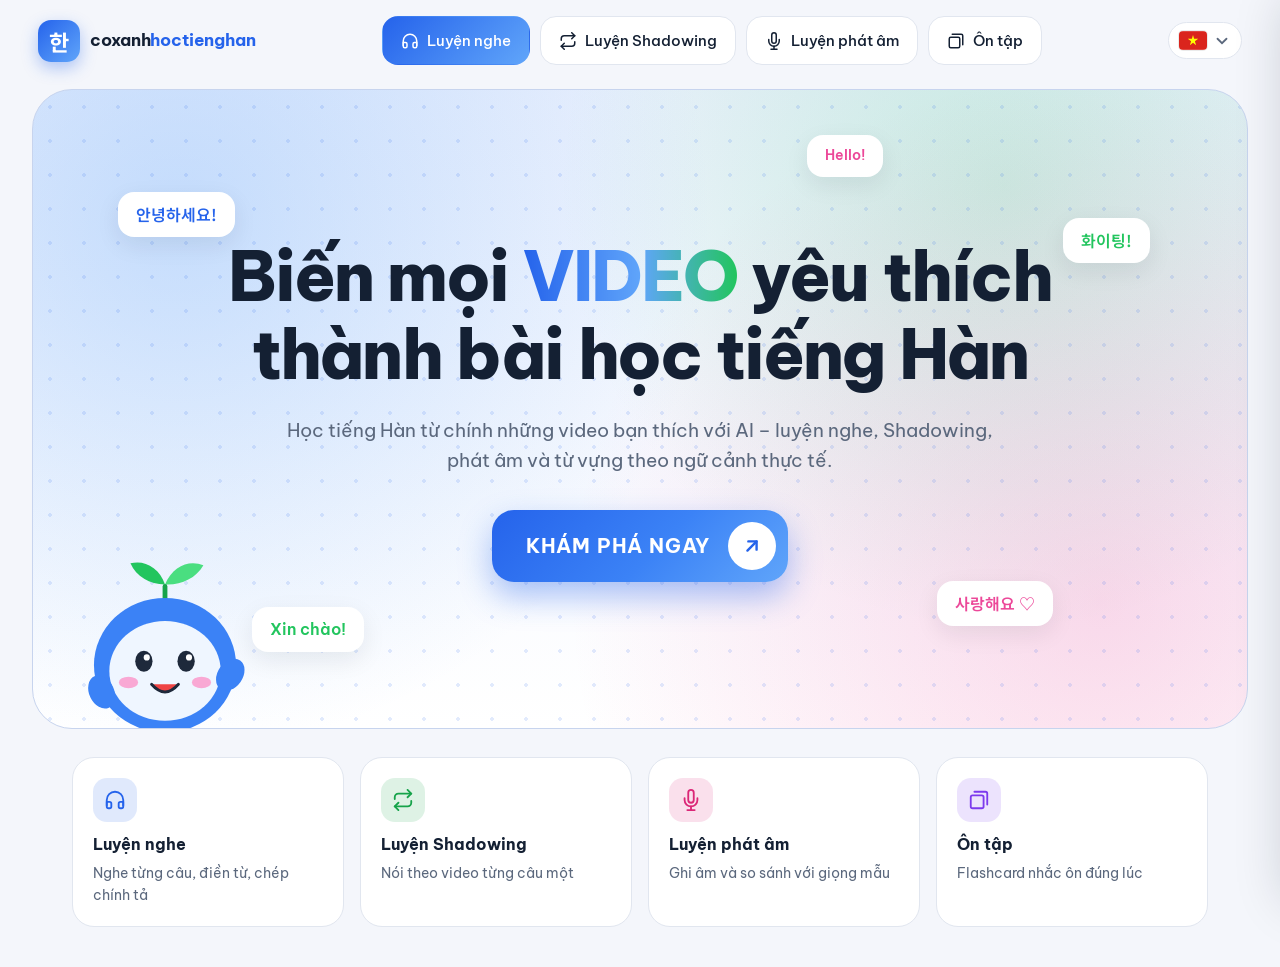
==== coxanhduonghoctienghan.html @ 12415bd8 "Lấy bài học từ Google Sheet: STT, tiêu đề, chủ đề, cấp độ, transcript, link video, từ vựng, ngữ pháp" ====
<!DOCTYPE html>
<html lang="vi">
<head>
<meta charset="UTF-8">
<meta name="viewport" content="width=device-width, initial-scale=1, viewport-fit=cover">
<meta name="referrer" content="strict-origin-when-cross-origin">
<title>coxanhduonghoctienghan</title>
<meta name="description" content="Học tiếng Hàn qua video YouTube, Facebook, TikTok: shadowing, từ vựng, ngữ pháp, flashcard, luyện nghe.">
<link rel="preconnect" href="https://fonts.googleapis.com">
<link rel="preconnect" href="https://fonts.gstatic.com" crossorigin>
<link href="https://fonts.googleapis.com/css2?family=Be+Vietnam+Pro:wght@400;500;600;700&family=Noto+Sans+KR:wght@400;500;700&display=swap" rel="stylesheet">
<style>
:root{
  --bg:#f4f6fb; --surface:#ffffff; --surface-2:#f1f4fa; --surface-3:#e8edf6;
  --border:#e1e6ef; --text:#142033; --muted:#5b687d; --faint:#8a96a8;
  --primary:#2563eb; --primary-strong:#1d4ed8; --primary-soft:#e7eefe; --on-primary:#fff;
  --success:#15803d; --success-soft:#e5f6eb; --warn:#b45309; --warn-soft:#fff3dc;
  --danger:#c62828; --danger-soft:#fdeaea;
  --c-n:#2563eb; --c-v:#15803d; --c-a:#c2410c; --c-adv:#7c3aed; --c-p:#64748b; --c-x:#be185d; --c-u:#c62828;
  --shadow:0 1px 2px rgba(16,24,40,.05),0 6px 20px rgba(16,24,40,.06);
  --radius:14px; --radius-sm:10px;
  --font:"Be Vietnam Pro",system-ui,-apple-system,"Segoe UI",Roboto,Arial,sans-serif;
  --font-ko:"Noto Sans KR","Apple SD Gothic Neo","Malgun Gothic",system-ui,sans-serif;
  color-scheme:light;
}
@media (prefers-color-scheme: dark){
  :root:not([data-theme="light"]){
    --bg:#0e141f; --surface:#161e2c; --surface-2:#1c2637; --surface-3:#243046;
    --border:#2a3549; --text:#e7ecf4; --muted:#a0adc1; --faint:#77849a;
    --primary:#6b9bff; --primary-strong:#8db1ff; --primary-soft:#1d2b4a; --on-primary:#0b1220;
    --success:#4ade80; --success-soft:#14301f; --warn:#fbbf24; --warn-soft:#3a2c10;
    --danger:#f87171; --danger-soft:#3a1717;
    --c-n:#7aa7ff; --c-v:#4ade80; --c-a:#fb923c; --c-adv:#c4a1ff; --c-p:#94a3b8; --c-x:#f472b6; --c-u:#f87171;
    --shadow:0 1px 2px rgba(0,0,0,.3),0 6px 20px rgba(0,0,0,.25);
    color-scheme:dark;
  }
}
:root[data-theme="dark"]{
  --bg:#0e141f; --surface:#161e2c; --surface-2:#1c2637; --surface-3:#243046;
  --border:#2a3549; --text:#e7ecf4; --muted:#a0adc1; --faint:#77849a;
  --primary:#6b9bff; --primary-strong:#8db1ff; --primary-soft:#1d2b4a; --on-primary:#0b1220;
  --success:#4ade80; --success-soft:#14301f; --warn:#fbbf24; --warn-soft:#3a2c10;
  --danger:#f87171; --danger-soft:#3a1717;
  --c-n:#7aa7ff; --c-v:#4ade80; --c-a:#fb923c; --c-adv:#c4a1ff; --c-p:#94a3b8; --c-x:#f472b6; --c-u:#f87171;
  --shadow:0 1px 2px rgba(0,0,0,.3),0 6px 20px rgba(0,0,0,.25);
  color-scheme:dark;
}
*{box-sizing:border-box}
html,body{margin:0;padding:0}
body{background:var(--bg);color:var(--text);font-family:var(--font);font-size:15px;line-height:1.55;-webkit-font-smoothing:antialiased;min-height:100vh}
button,input,select,textarea{font:inherit;color:inherit}
a{color:var(--primary)}
.ko{font-family:var(--font-ko)}
svg.i{width:18px;height:18px;flex:none;vertical-align:middle}
.hidden{display:none!important}

/* Top bar */
.topbar{position:sticky;top:0;z-index:50;display:flex;align-items:center;gap:16px;padding:10px 20px;background:color-mix(in srgb,var(--surface) 92%,transparent);backdrop-filter:blur(10px);border-bottom:1px solid var(--border)}
.brand{display:flex;align-items:center;gap:10px;cursor:pointer;min-width:0}
.logo{width:34px;height:34px;border-radius:10px;background:var(--primary);color:var(--on-primary);display:grid;place-items:center;font-family:var(--font-ko);font-weight:700;font-size:18px;flex:none}
.brand-name{font-weight:700;font-size:15px;letter-spacing:-.01em;white-space:nowrap;overflow:hidden;text-overflow:ellipsis}
.topnav{display:flex;gap:4px;margin-left:auto}
.topnav button{display:flex;align-items:center;gap:7px;border:0;background:none;padding:8px 12px;border-radius:10px;color:var(--muted);font-weight:500;cursor:pointer;white-space:nowrap}
.topnav button:hover{background:var(--surface-2);color:var(--text)}
.topnav button.active{background:var(--primary-soft);color:var(--primary)}
.topnav button:disabled{opacity:.4;cursor:not-allowed}
.icon-btn{border:1px solid var(--border);background:var(--surface);width:38px;height:38px;border-radius:10px;display:grid;place-items:center;cursor:pointer;color:var(--muted);flex:none}
.icon-btn:hover{color:var(--text);background:var(--surface-2)}
.bottomnav{display:none}

main{max-width:1320px;margin:0 auto;padding:20px 20px 40px}
.view{display:none}
.view.active{display:block;animation:fade .18s ease}
@keyframes fade{from{opacity:0;transform:translateY(4px)}to{opacity:1;transform:none}}

/* Generic */
.card{background:var(--surface);border:1px solid var(--border);border-radius:var(--radius);box-shadow:var(--shadow)}
.card-pad{padding:18px}
h1,h2,h3,h4{margin:0;letter-spacing:-.01em}
h1{font-size:24px}
h2{font-size:18px}
h3{font-size:16px}
.muted{color:var(--muted)}
.faint{color:var(--faint)}
.small{font-size:13px}
.row{display:flex;align-items:center;gap:10px;flex-wrap:wrap}
.row.between{justify-content:space-between}
.stack{display:flex;flex-direction:column;gap:12px}
.grow{flex:1;min-width:0}
.btn{display:inline-flex;align-items:center;justify-content:center;gap:7px;border:1px solid var(--border);background:var(--surface);padding:9px 14px;border-radius:10px;cursor:pointer;font-weight:500;font-size:14px;line-height:1.2;white-space:nowrap;transition:background .12s,border-color .12s,transform .05s;color:var(--text);text-decoration:none}
.btn:hover{background:var(--surface-2)}
.btn:active{transform:scale(.98)}
.btn:disabled{opacity:.45;cursor:not-allowed}
.btn.primary{background:var(--primary);border-color:var(--primary);color:var(--on-primary)}
.btn.primary:hover{background:var(--primary-strong);border-color:var(--primary-strong)}
.btn.soft{background:var(--primary-soft);border-color:transparent;color:var(--primary)}
.btn.ghost{background:transparent;border-color:transparent;color:var(--muted)}
.btn.ghost:hover{background:var(--surface-2);color:var(--text)}
.btn.danger{color:var(--danger)}
.btn.danger:hover{background:var(--danger-soft)}
.btn.sm{padding:6px 10px;font-size:13px;border-radius:8px}
.btn.lg{padding:12px 18px;font-size:15px}
.btn.on{background:var(--primary-soft);color:var(--primary);border-color:color-mix(in srgb,var(--primary) 35%,transparent)}
.btn.rec{background:var(--danger);border-color:var(--danger);color:#fff;animation:pulse 1.2s infinite}
@keyframes pulse{50%{opacity:.75}}
.input,.select,textarea.input{width:100%;border:1px solid var(--border);background:var(--surface);border-radius:10px;padding:10px 12px;outline:none;transition:border-color .12s,box-shadow .12s}
.input:focus,.select:focus,textarea.input:focus{border-color:var(--primary);box-shadow:0 0 0 3px var(--primary-soft)}
textarea.input{resize:vertical;min-height:140px;font-family:var(--font-ko),var(--font);line-height:1.6}
label.lbl{display:block;font-weight:600;font-size:13px;margin-bottom:6px}
.hint{font-size:13px;color:var(--muted)}
.badge{display:inline-flex;align-items:center;gap:5px;padding:3px 9px;border-radius:999px;font-size:12px;font-weight:600;background:var(--surface-2);color:var(--muted);white-space:nowrap}
.badge.blue{background:var(--primary-soft);color:var(--primary)}
.badge.green{background:var(--success-soft);color:var(--success)}
.badge.orange{background:var(--warn-soft);color:var(--warn)}
.badge.red{background:var(--danger-soft);color:var(--danger)}
.note{background:var(--surface-2);border-radius:10px;padding:10px 12px;font-size:13.5px;color:var(--muted)}
.note.warn{background:var(--warn-soft);color:var(--warn)}
.note.info{background:var(--primary-soft);color:var(--primary)}
details.guide{border:1px solid var(--border);border-radius:10px;padding:10px 12px;background:var(--surface-2)}
details.guide summary{cursor:pointer;font-weight:600;font-size:14px}
details.guide ol{margin:8px 0 0;padding-left:20px;font-size:14px;color:var(--muted)}
details.guide li{margin:4px 0}
.switch{display:inline-flex;align-items:center;gap:8px;cursor:pointer;font-size:14px;user-select:none}
.switch input{appearance:none;width:36px;height:20px;border-radius:999px;background:var(--surface-3);position:relative;cursor:pointer;transition:background .15s;flex:none;margin:0}
.switch input::after{content:"";position:absolute;top:2px;left:2px;width:16px;height:16px;border-radius:50%;background:#fff;transition:left .15s;box-shadow:0 1px 2px rgba(0,0,0,.25)}
.switch input:checked{background:var(--primary)}
.switch input:checked::after{left:18px}
.seg{display:inline-flex;background:var(--surface-2);border-radius:10px;padding:3px;gap:2px}
.seg button{border:0;background:none;padding:6px 11px;border-radius:8px;cursor:pointer;font-size:13px;font-weight:500;color:var(--muted)}
.seg button.active{background:var(--surface);color:var(--text);box-shadow:0 1px 2px rgba(0,0,0,.08)}
.empty{text-align:center;padding:36px 16px;color:var(--muted)}
.empty .big{font-size:36px;margin-bottom:6px}

/* Home */
.home-hero{display:grid;grid-template-columns:minmax(0,1.35fr) minmax(0,1fr);gap:20px;margin-bottom:20px}
.prog-hero{display:grid;grid-template-columns:minmax(0,1fr) minmax(0,1.3fr);gap:20px;margin-bottom:20px}
.goal-card{display:flex;gap:20px;align-items:center}
.stats-strip{display:grid;grid-template-columns:repeat(2,1fr);gap:12px}
.stat{padding:14px 16px;display:flex;flex-direction:column;gap:2px}
.stat .num{font-size:26px;font-weight:700;letter-spacing:-.02em}
.stat .lab{font-size:13px;color:var(--muted)}
.stat.accent{background:var(--primary);border-color:var(--primary);color:var(--on-primary)}
.stat.accent .lab{color:color-mix(in srgb,var(--on-primary) 80%,transparent)}
.src-detect{min-height:22px}
.lessons{display:grid;grid-template-columns:repeat(auto-fill,minmax(280px,1fr));gap:14px}
.lesson-card{padding:16px;display:flex;flex-direction:column;gap:10px}
.lesson-card h3{font-size:15.5px;line-height:1.35;display:-webkit-box;-webkit-line-clamp:2;-webkit-box-orient:vertical;overflow:hidden}
.progress{height:7px;background:var(--surface-3);border-radius:999px;overflow:hidden}
.progress>span{display:block;height:100%;background:var(--primary);border-radius:999px;transition:width .3s}
.steps{display:grid;grid-template-columns:repeat(3,1fr);gap:12px;margin-top:6px}
.step{display:flex;gap:10px;align-items:flex-start;font-size:13.5px;color:var(--muted)}
.step b{color:var(--text)}
.step .n{width:24px;height:24px;border-radius:50%;background:var(--primary-soft);color:var(--primary);display:grid;place-items:center;font-weight:700;font-size:13px;flex:none}

/* Lesson */
.lesson-head{display:flex;align-items:center;gap:10px;margin-bottom:14px;flex-wrap:wrap}
.lesson-head h1{font-size:19px;flex:1;min-width:160px;line-height:1.3}
.lesson-grid{display:grid;grid-template-columns:minmax(0,1.1fr) minmax(0,1fr);gap:18px;align-items:start}
.col-left{position:sticky;top:76px;display:flex;flex-direction:column;gap:12px}
.player-wrap{background:#000;border-radius:var(--radius);overflow:hidden;position:relative;aspect-ratio:16/9;width:100%}
.player-wrap.tall{aspect-ratio:auto;height:min(68vh,620px);max-width:380px;margin:0 auto;background:#000}
.player-wrap.novideo{aspect-ratio:auto;background:var(--surface);border:1px dashed var(--border);min-height:120px}
.player-wrap iframe,.player-wrap video,.player-wrap>div{position:absolute;inset:0;width:100%;height:100%;border:0}
.player-wrap video{background:#000}
.novideo-inner{position:static!important;display:flex;flex-direction:column;align-items:center;justify-content:center;gap:8px;padding:20px;text-align:center;color:var(--muted);height:auto!important}
.player-bar{display:flex;align-items:center;gap:6px;flex-wrap:wrap;padding:8px;border-radius:var(--radius)}
.player-bar .sep{width:1px;height:24px;background:var(--border);margin:0 2px}
.player-bar .time{font-variant-numeric:tabular-nums;font-size:13px;color:var(--muted);margin-left:auto;padding-right:4px}
.shadow-card{padding:16px}
.shadow-top{display:flex;align-items:center;justify-content:space-between;gap:8px;margin-bottom:8px}
.shadow-ko{font-family:var(--font-ko);font-size:24px;font-weight:500;line-height:1.5;word-break:keep-all}
.shadow-ko .w{cursor:pointer;border-radius:6px;padding:0 2px;transition:background .1s}
.shadow-ko .w:hover{background:var(--primary-soft);color:var(--primary)}
.shadow-rom{color:var(--faint);font-size:14px;margin-top:2px}
.shadow-vi{margin-top:6px;font-size:15px;color:var(--muted)}
.shadow-actions{display:flex;gap:8px;flex-wrap:wrap;margin-top:14px}
.shadow-actions .btn{flex:1 1 auto}
.rec-row{display:flex;gap:8px;flex-wrap:wrap;margin-top:8px;align-items:center}
.col-right{min-height:400px;display:flex;flex-direction:column}
.tabs{display:flex;gap:2px;padding:6px;border-bottom:1px solid var(--border);overflow-x:auto;scrollbar-width:none}
.tabs::-webkit-scrollbar{display:none}
.tabs button{border:0;background:none;padding:8px 12px;border-radius:9px;cursor:pointer;font-weight:500;font-size:14px;color:var(--muted);white-space:nowrap;display:flex;align-items:center;gap:6px}
.tabs button:hover{background:var(--surface-2);color:var(--text)}
.tabs button.active{background:var(--primary-soft);color:var(--primary)}
.tab-body{padding:14px;flex:1}
.script-tools{display:flex;gap:8px;flex-wrap:wrap;margin-bottom:10px;align-items:center}
.sent-list{display:flex;flex-direction:column;gap:4px;max-height:calc(100vh - 250px);overflow-y:auto;padding-right:4px;scroll-behavior:smooth}
.sent{display:grid;grid-template-columns:28px 1fr auto;gap:8px;align-items:start;padding:9px 10px;border-radius:10px;cursor:pointer;border:1px solid transparent}
.sent:hover{background:var(--surface-2)}
.sent.active{background:var(--primary-soft);border-color:color-mix(in srgb,var(--primary) 30%,transparent)}
.sent .num{font-size:12px;color:var(--faint);font-weight:600;padding-top:4px;text-align:center}
.sent.done .num{color:var(--success)}
.sent .ko{font-size:17px;line-height:1.5}
.sent .vi{font-size:13.5px;color:var(--muted);margin-top:1px}
.sent .rom{font-size:12.5px;color:var(--faint)}
.sent .meta{display:flex;flex-direction:column;align-items:flex-end;gap:4px}
.sent .t{font-size:12px;color:var(--faint);font-variant-numeric:tabular-nums}
.chips{display:flex;flex-wrap:wrap;gap:8px;margin:6px 0 12px}
.chip{display:flex;flex-direction:column;align-items:center;padding:7px 10px 6px;border-radius:10px;border:1px solid var(--border);background:var(--surface);cursor:pointer;min-width:52px;transition:border-color .12s,background .12s}
.chip:hover{border-color:var(--primary)}
.chip.sel{border-color:var(--primary);background:var(--primary-soft)}
.chip .s{font-family:var(--font-ko);font-size:18px;font-weight:500;line-height:1.3}
.chip .s .pt{color:var(--c-p);font-weight:400}
.chip .m{font-size:11.5px;color:var(--muted);max-width:130px;white-space:nowrap;overflow:hidden;text-overflow:ellipsis}
.chip.n .s .b{color:var(--c-n)} .chip.v .s .b{color:var(--c-v)} .chip.a .s .b{color:var(--c-a)}
.chip.adv .s .b{color:var(--c-adv)} .chip.x .s .b{color:var(--c-x)} .chip.u .s .b{color:var(--c-u)}
.chip.u{border-style:dashed}
.legend{display:flex;gap:12px;flex-wrap:wrap;font-size:12px;color:var(--muted)}
.legend span::before{content:"";display:inline-block;width:8px;height:8px;border-radius:50%;margin-right:5px;background:currentColor;vertical-align:middle}
.lg-n{color:var(--c-n)} .lg-v{color:var(--c-v)} .lg-a{color:var(--c-a)} .lg-adv{color:var(--c-adv)} .lg-p{color:var(--c-p)} .lg-x{color:var(--c-x)}
.word-detail{border:1px solid var(--border);border-radius:12px;padding:14px;background:var(--surface-2);margin-bottom:14px}
.wd-head{display:flex;align-items:center;gap:10px;flex-wrap:wrap}
.wd-word{font-family:var(--font-ko);font-size:26px;font-weight:700}
.wd-rows{display:grid;grid-template-columns:auto 1fr;gap:6px 12px;margin-top:10px;font-size:14px}
.wd-rows dt{color:var(--muted)}
.wd-rows dd{margin:0}
.gcard{border:1px solid var(--border);border-radius:12px;padding:12px 14px;margin-bottom:10px;background:var(--surface)}
.gcard .pat{font-family:var(--font-ko);font-weight:700;color:var(--primary);font-size:16px}
.gcard .gname{font-weight:600}
.gcard .gexp{font-size:14px;color:var(--muted);margin-top:4px}
.gcard .gex{font-size:14px;margin-top:6px;padding-left:10px;border-left:3px solid var(--primary-soft)}
.gcard .from{font-size:12.5px;color:var(--faint);margin-top:4px}
.section-title{font-size:13px;font-weight:700;text-transform:uppercase;letter-spacing:.04em;color:var(--faint);margin:16px 0 8px}
.ai-box{border:1px solid color-mix(in srgb,var(--c-adv) 35%,transparent);background:color-mix(in srgb,var(--c-adv) 7%,var(--surface));border-radius:12px;padding:14px;margin-top:8px}
.ai-box h4{display:flex;align-items:center;gap:6px;color:var(--c-adv);font-size:14px;margin-bottom:6px}
.ai-table{width:100%;border-collapse:collapse;font-size:14px;margin-top:6px}
.ai-table td{padding:6px 6px;border-top:1px solid var(--border);vertical-align:top}
.vlist{width:100%;border-collapse:collapse}
.vlist td{padding:9px 6px;border-bottom:1px solid var(--border);vertical-align:middle;font-size:14px}
.vlist .k{font-family:var(--font-ko);font-size:17px;font-weight:500;word-break:keep-all;min-width:72px;max-width:45%}
.spinner{width:16px;height:16px;border:2px solid currentColor;border-right-color:transparent;border-radius:50%;animation:spin .7s linear infinite;display:inline-block}
@keyframes spin{to{transform:rotate(360deg)}}

/* Listening */
.listen-box{text-align:center;padding:10px 4px}
.listen-q{font-family:var(--font-ko);font-size:22px;line-height:1.7;margin:14px 0;word-break:keep-all}
.blank{display:inline-block;min-width:70px;border-bottom:2px solid var(--primary);color:var(--primary);margin:0 3px}
.choices{display:grid;grid-template-columns:repeat(2,1fr);gap:10px;margin-top:12px}
.choice{padding:12px;border:1px solid var(--border);border-radius:12px;background:var(--surface);cursor:pointer;font-family:var(--font-ko);font-size:18px}
.choice:hover{border-color:var(--primary)}
.choice.right{background:var(--success-soft);border-color:var(--success);color:var(--success)}
.choice.wrong{background:var(--danger-soft);border-color:var(--danger);color:var(--danger)}
.diff{font-family:var(--font-ko);font-size:20px;line-height:1.8;text-align:left;background:var(--surface-2);border-radius:10px;padding:10px 14px;margin-top:10px}
.diff .ok{color:var(--success)}
.diff .miss{color:var(--danger);background:var(--danger-soft);border-radius:4px}
.score-big{font-size:34px;font-weight:700}

/* Flashcards */
.fc-wrap{max-width:640px;margin:0 auto}
.flash{perspective:1400px;height:340px;cursor:pointer;margin:14px 0}
.flash-inner{position:relative;width:100%;height:100%;transition:transform .45s cubic-bezier(.3,.7,.3,1);transform-style:preserve-3d}
.flash.flipped .flash-inner{transform:rotateY(180deg)}
.face{position:absolute;inset:0;backface-visibility:hidden;-webkit-backface-visibility:hidden;border-radius:18px;background:var(--surface);border:1px solid var(--border);box-shadow:var(--shadow);display:flex;flex-direction:column;align-items:center;justify-content:center;padding:24px;text-align:center;gap:8px;overflow:auto}
.face.back{transform:rotateY(180deg)}
.fc-main{font-family:var(--font-ko);font-size:40px;font-weight:700;line-height:1.25;word-break:keep-all}
.fc-main.vi{font-family:var(--font);font-size:26px}
.fc-sub{color:var(--muted);font-size:15px}
.fc-ex{font-size:14.5px;color:var(--muted);margin-top:8px;max-width:520px}
.fc-ex .ko{color:var(--text);font-size:16px}
.rate-row{display:grid;grid-template-columns:repeat(4,1fr);gap:8px}
.rate-row .btn{flex-direction:column;gap:2px;padding:10px 6px}
.rate-row .btn small{font-weight:400;font-size:11.5px;color:var(--muted)}
.rate-row .r1{border-color:color-mix(in srgb,var(--danger) 40%,transparent);color:var(--danger)}
.rate-row .r2{border-color:color-mix(in srgb,var(--warn) 40%,transparent);color:var(--warn)}
.rate-row .r3{border-color:color-mix(in srgb,var(--success) 40%,transparent);color:var(--success)}
.rate-row .r4{border-color:color-mix(in srgb,var(--primary) 40%,transparent);color:var(--primary)}
.kbd{display:inline-block;border:1px solid var(--border);border-bottom-width:2px;border-radius:5px;padding:0 5px;font-size:11px;color:var(--faint);margin-left:4px}

/* Progress */
.tiles{display:grid;grid-template-columns:repeat(auto-fill,minmax(170px,1fr));gap:12px}
.heat{display:grid;grid-auto-flow:column;grid-template-rows:repeat(7,14px);grid-auto-columns:14px;justify-content:start;gap:4px;overflow-x:auto;padding-bottom:4px}
.heat i{width:14px;height:14px;border-radius:3px;background:var(--surface-3);display:block}
.heat i.l1{background:color-mix(in srgb,var(--primary) 30%,var(--surface-3))}
.heat i.l2{background:color-mix(in srgb,var(--primary) 55%,var(--surface-3))}
.heat i.l3{background:color-mix(in srgb,var(--primary) 80%,var(--surface-3))}
.heat i.l4{background:var(--primary)}
.ring{--p:0;width:120px;height:120px;border-radius:50%;background:conic-gradient(var(--primary) calc(var(--p)*1%),var(--surface-3) 0);display:grid;place-items:center;flex:none}
.ring>div{width:94px;height:94px;border-radius:50%;background:var(--surface);display:flex;flex-direction:column;align-items:center;justify-content:center;text-align:center;line-height:1.2}
.levels{display:flex;height:12px;border-radius:999px;overflow:hidden;background:var(--surface-3)}
.levels span{display:block;height:100%}

/* Settings */
.settings-grid{display:grid;grid-template-columns:repeat(2,minmax(0,1fr));gap:16px}
.field{margin-bottom:14px}

/* Modal & toast */
.modal{position:fixed;inset:0;background:rgba(10,15,25,.5);display:none;align-items:center;justify-content:center;z-index:100;padding:16px}
.modal.open{display:flex}
.modal-box{background:var(--surface);border-radius:16px;width:100%;max-width:720px;max-height:90vh;display:flex;flex-direction:column;box-shadow:0 20px 60px rgba(0,0,0,.3)}
.modal-head{display:flex;align-items:center;justify-content:space-between;padding:14px 18px;border-bottom:1px solid var(--border)}
.modal-body{padding:16px 18px;overflow:auto}
.modal-foot{display:flex;justify-content:flex-end;gap:8px;padding:12px 18px;border-top:1px solid var(--border)}
.toast-undo{display:flex;align-items:center;gap:12px;pointer-events:auto}
.undo-btn{background:#fff;color:#166534;border:0;border-radius:8px;padding:5px 10px;font:700 13px var(--font);cursor:pointer;flex:none}
.sent-del:hover{color:var(--danger)}
.sent .sent-del{display:none}.sent.active .sent-del{display:inline-flex}
@media (hover:hover){.sent:hover .sent-del{display:inline-flex}}
#toast{position:fixed;left:50%;bottom:24px;transform:translateX(-50%);z-index:200;display:flex;flex-direction:column;gap:8px;align-items:center;pointer-events:none;width:calc(100% - 32px);max-width:460px}
.toast{background:#1b2638;color:#fff;padding:10px 16px;border-radius:12px;font-size:14px;box-shadow:0 8px 24px rgba(0,0,0,.25);animation:fade .2s ease;text-align:center}
.toast.err{background:#a12424}
.toast.ok{background:#17673a}


/* ===== Trang chào mừng ===== */
body.is-landing .topbar, body.is-landing .bottomnav{display:none}
body.is-landing main{max-width:none;padding:0}
.flag{display:inline-block;width:28px;height:19px;border-radius:4px;overflow:hidden;box-shadow:0 0 0 1px rgba(0,0,0,.08);flex:none;line-height:0}
.flag svg{width:100%;height:100%;display:block}
.land{--lb:#2563eb;--lb2:#60a5fa;--lg:#22c55e;--lp:#ec4899;min-height:100vh;background:var(--bg);padding:0 0 40px}
.land-head{display:flex;align-items:center;gap:18px;padding:16px clamp(16px,3vw,40px);max-width:1400px;margin:0 auto}
.land-brand{display:flex;align-items:center;gap:10px;cursor:pointer;flex:none}
.land-brand .logo{width:42px;height:42px;font-size:22px;border-radius:13px;background:linear-gradient(135deg,var(--lb),var(--lb2));box-shadow:0 6px 16px color-mix(in srgb,var(--lb) 35%,transparent);color:#fff}
.land-brand-name{font-weight:700;font-size:17px;letter-spacing:-.01em;color:var(--text)}
.land-brand-name b{color:var(--lb)}
.land-nav{display:flex;gap:10px;margin:0 auto}
.land-nav button{display:flex;align-items:center;gap:8px;padding:12px 18px;border-radius:16px;border:1.5px solid var(--border);background:var(--surface);color:var(--text);font-weight:500;font-size:15px;cursor:pointer;transition:all .15s;white-space:nowrap}
.land-nav button:hover{border-color:var(--lb);color:var(--lb);transform:translateY(-1px);box-shadow:0 6px 16px color-mix(in srgb,var(--lb) 15%,transparent)}
.land-nav button:first-child{background:linear-gradient(135deg,var(--lb),var(--lb2));border-color:transparent;color:#fff}
.land-right{display:flex;align-items:center;gap:10px;flex:none}
.lang-wrap{position:relative}
.lang-btn{display:flex;align-items:center;gap:6px;padding:8px 10px;border-radius:999px;border:1.5px solid var(--border);background:var(--surface);cursor:pointer;color:var(--muted)}
.lang-menu{position:absolute;right:0;top:calc(100% + 10px);background:var(--surface);border:1px solid var(--border);border-radius:18px;box-shadow:0 20px 50px rgba(15,23,42,.18);padding:16px;width:340px;display:none;z-index:70}
.lang-menu.open{display:block;animation:fade .15s ease}
.lang-title{font-weight:700;margin-bottom:10px}
.lang-grid{display:grid;grid-template-columns:1fr 1fr;gap:6px}
.lang-grid button{display:flex;align-items:center;gap:10px;padding:10px 12px;border-radius:12px;border:0;background:none;cursor:pointer;font-size:15px;color:var(--text);text-align:left}
.lang-grid button:hover,.lang-grid button.active{background:var(--surface-2)}
.lang-grid button.active{box-shadow:inset 0 0 0 1.5px var(--lb)}
.land-hero{position:relative;margin:8px clamp(12px,2.5vw,32px) 0;border-radius:40px;overflow:hidden;min-height:min(72vh,640px);display:flex;align-items:center;justify-content:center;
  background:radial-gradient(circle at 12% 20%,color-mix(in srgb,var(--lb2) 30%,transparent),transparent 45%),radial-gradient(circle at 88% 80%,color-mix(in srgb,var(--lp) 20%,transparent),transparent 45%),radial-gradient(circle at 80% 15%,color-mix(in srgb,var(--lg) 18%,transparent),transparent 40%),linear-gradient(180deg,color-mix(in srgb,var(--lb) 9%,var(--surface)),var(--surface));
  border:1px solid color-mix(in srgb,var(--lb) 14%,var(--border))}
.land-hero .dots{position:absolute;inset:0;background-image:radial-gradient(color-mix(in srgb,var(--lb) 22%,transparent) 1.6px,transparent 1.7px);background-size:34px 34px;opacity:.6;pointer-events:none}
.land-copy{position:relative;text-align:center;padding:48px 20px;max-width:900px;z-index:2}
.land-copy h1{font-size:clamp(34px,5.6vw,68px);line-height:1.15;font-weight:800;letter-spacing:-.025em;color:var(--text)}
.land-copy h1 .hl{background:linear-gradient(90deg,var(--lb),var(--lb2) 55%,var(--lg));-webkit-background-clip:text;background-clip:text;color:transparent}
.land-copy p{font-size:clamp(15px,1.6vw,19px);color:var(--muted);max-width:720px;margin:22px auto 34px;line-height:1.6}
.land-cta{display:inline-flex;align-items:center;gap:18px;padding:12px 12px 12px 34px;border-radius:22px;border:0;cursor:pointer;color:#fff;font-weight:700;font-size:clamp(16px,1.6vw,20px);letter-spacing:.04em;
  background:linear-gradient(135deg,var(--lb),#3b82f6 55%,var(--lb2));box-shadow:0 14px 32px color-mix(in srgb,var(--lb) 40%,transparent);transition:transform .15s,box-shadow .15s}
.land-cta:hover{transform:translateY(-2px);box-shadow:0 18px 40px color-mix(in srgb,var(--lb) 50%,transparent)}
.cta-arrow{width:48px;height:48px;border-radius:50%;background:#fff;color:var(--lb);display:grid;place-items:center}
.cta-arrow svg{width:22px;height:22px}
.bubble{position:absolute;padding:10px 18px;border-radius:16px;background:var(--surface);box-shadow:0 8px 24px rgba(15,23,42,.08);font-weight:600;font-size:16px;z-index:1;animation:floaty 5s ease-in-out infinite}
.bubble.b1{left:7%;top:16%;color:var(--lb)} .bubble.b2{left:18%;bottom:12%;color:var(--lg);animation-delay:-1s}
.bubble.b3{right:8%;top:20%;color:var(--lg);animation-delay:-2s} .bubble.b4{right:16%;bottom:16%;color:var(--lp);animation-delay:-3s}
.bubble.b5{right:30%;top:7%;color:var(--lp);font-size:14px;animation-delay:-4s}
@keyframes floaty{50%{transform:translateY(-10px)}}
.mascot{position:absolute;left:3%;bottom:-12px;width:clamp(120px,15vw,210px);z-index:1;animation:floaty 6s ease-in-out infinite}
.land-feats{display:grid;grid-template-columns:repeat(4,1fr);gap:16px;max-width:1200px;margin:28px auto 0;padding:0 clamp(12px,2.5vw,32px)}
.feat{display:flex;flex-direction:column;align-items:flex-start;gap:6px;text-align:left;padding:20px;border-radius:22px;border:1px solid var(--border);background:var(--surface);cursor:pointer;color:var(--text);transition:transform .15s,box-shadow .15s;font-size:14px}
.feat:hover{transform:translateY(-3px);box-shadow:0 12px 30px color-mix(in srgb,var(--c) 18%,transparent);border-color:color-mix(in srgb,var(--c) 40%,var(--border))}
.feat b{font-size:16px}
.feat>span:last-child{color:var(--muted)}
.feat-ic{width:44px;height:44px;border-radius:14px;display:grid;place-items:center;background:color-mix(in srgb,var(--c) 14%,transparent);color:var(--c);margin-bottom:4px}
.feat-ic svg{width:22px;height:22px}
@media (max-width:1100px){ .land-nav button span{display:none} .land-nav button{padding:12px} }
@media (max-width:820px){
  .land-head{flex-wrap:wrap;gap:12px}
  .land-nav{order:3;width:100%;margin:0;overflow-x:auto;scrollbar-width:none}
  .land-nav button span{display:inline} .land-nav button{padding:9px 14px;font-size:14px}
  .land-right{margin-left:auto}
  .land-brand{flex:1;min-width:0} .land-brand-name{overflow:hidden;text-overflow:ellipsis;white-space:nowrap;min-width:0}
  .land-copy h1{font-size:31px}
  .land-brand .logo{width:36px;height:36px;font-size:19px}
  .land-hero{border-radius:28px;min-height:auto}
  .land-copy{padding:56px 16px 120px}
  .bubble{font-size:13px;padding:7px 12px} .bubble.b2,.bubble.b5{display:none}
  .bubble.b1{top:3%;left:5%} .bubble.b3{top:4%;right:5%} .bubble.b4{bottom:4%;right:5%}
  .mascot{width:110px;left:2%}
  .land-feats{grid-template-columns:1fr 1fr;gap:10px}
  .lang-menu{width:min(320px,calc(100vw - 32px))}
}
@media (max-width:400px){ .land-brand-name{font-size:15px} }


/* ===== Khung ứng dụng: thanh bên + thanh trên ===== */
:root{--sbw:280px;--lb:#2563eb;--lb2:#60a5fa;--lg:#22c55e;--lp:#ec4899}
body.sb-collapsed{--sbw:84px}
body.is-landing .sidebar,body.is-landing .appbar,body.is-landing .drawer-bg{display:none}
body.is-landing .shell-main{margin-left:0}
.shell-main{margin-left:var(--sbw);min-width:0;transition:margin-left .2s}
.sidebar{position:fixed;left:0;top:0;bottom:0;width:var(--sbw);background:var(--surface);border-right:1px solid var(--border);display:flex;flex-direction:column;padding:16px 14px;z-index:80;overflow-y:auto;overflow-x:hidden;transition:width .2s,transform .25s}
.sb-top{display:flex;align-items:center;justify-content:space-between;gap:8px;margin-bottom:18px}
.sb-brand{display:flex;align-items:center;gap:10px;cursor:pointer;min-width:0}
.sb-brand .logo{width:42px;height:42px;font-size:22px;border-radius:13px;background:linear-gradient(135deg,var(--lb),var(--lb2));color:#fff;box-shadow:0 6px 16px color-mix(in srgb,var(--lb) 30%,transparent)}
.sb-name{font-weight:700;font-size:15px;white-space:nowrap;overflow:hidden;text-overflow:ellipsis}
.sb-name b{color:var(--lb)}
.sb-collapse{width:36px;height:36px;border-radius:50%;border:1px solid var(--border);background:var(--surface);display:grid;place-items:center;cursor:pointer;color:var(--muted);flex:none}
.sb-collapse:hover{color:var(--lb);border-color:var(--lb)}
.sb-streak{padding:12px 10px 14px;border-radius:16px;background:color-mix(in srgb,var(--lb) 6%,var(--surface));border:1px solid color-mix(in srgb,var(--lb) 12%,var(--border));cursor:pointer;margin-bottom:16px}
.sb-label{display:flex;align-items:center;justify-content:space-between;font-weight:600;font-size:15px;margin-bottom:10px}
.sb-fire{display:inline-flex;align-items:center;gap:3px;color:#f97316;font-weight:700}
.sb-fire svg{fill:#fb923c;stroke:#f97316}
.week{display:grid;grid-template-columns:repeat(7,1fr);gap:2px}
.day{display:flex;flex-direction:column;align-items:center;gap:4px;font-size:11.5px;color:var(--muted)}
.day svg{width:24px;height:24px;color:color-mix(in srgb,var(--lg) 65%,var(--border));stroke-width:1.8}
.day.on svg{fill:#facc15;color:#eab308}
.day.today span{color:var(--lb);font-weight:700}
.day.today svg{color:var(--lb)}
.day.today.on svg{color:#eab308}
.sb-nav{display:flex;flex-direction:column;gap:4px}
.sb-item{display:flex;align-items:center;gap:14px;padding:12px 14px;border-radius:14px;border:0;background:none;cursor:pointer;color:var(--text);font-size:15.5px;font-weight:500;text-align:left;position:relative;white-space:nowrap}
.sb-item svg.i{width:22px;height:22px;color:var(--muted)}
.sb-item:hover{background:var(--surface-2)}
.sb-item.active{background:color-mix(in srgb,var(--lb) 11%,var(--surface));color:var(--lb);font-weight:600}
.sb-item.active::before{content:"";position:absolute;left:-14px;top:8px;bottom:8px;width:4px;border-radius:0 4px 4px 0;background:var(--lb)}
.sb-item.active svg.i{color:var(--lb)}
.sb-item.sub{font-size:14px;padding:9px 14px}
.sb-badge{margin-left:auto;font-style:normal;background:var(--lp);color:#fff;font-size:11px;font-weight:700;border-radius:999px;padding:1px 7px}
.sb-foot{margin-top:auto;padding-top:14px;border-top:1px solid var(--border);display:flex;flex-direction:column;gap:2px}
body.sb-collapsed .sb-name,body.sb-collapsed .sb-item span,body.sb-collapsed .sb-label,body.sb-collapsed .day span,body.sb-collapsed .sb-badge{display:none}
body.sb-collapsed .sb-top{flex-direction:column}
body.sb-collapsed .sb-item{justify-content:center;padding:12px}
body.sb-collapsed .week{grid-template-columns:1fr;gap:6px}
body.sb-collapsed .day svg{width:20px;height:20px}
body.sb-collapsed .sb-streak{padding:10px 4px}
.appbar{position:sticky;top:0;z-index:50;display:flex;align-items:center;gap:12px;padding:12px 24px;background:color-mix(in srgb,var(--bg) 88%,transparent);backdrop-filter:blur(12px)}
.menu-btn{display:none}
.gsearch{display:flex;align-items:center;gap:10px;background:var(--surface);border:1px solid var(--border);border-radius:14px;padding:0 14px;height:46px;width:min(420px,40vw);color:var(--muted);box-shadow:0 1px 2px rgba(16,24,40,.04)}
.gsearch input{border:0;background:none;outline:none;flex:1;min-width:0;width:100%;font-size:15px}
.gsearch:focus-within{border-color:var(--lb);box-shadow:0 0 0 3px var(--primary-soft)}
.add-video{height:46px;padding:0 20px;border-radius:14px;border:0;background:linear-gradient(135deg,var(--lb),var(--lb2));color:#fff;font-weight:600;font-size:15px;box-shadow:0 8px 20px color-mix(in srgb,var(--lb) 30%,transparent)}
.add-video:hover{background:linear-gradient(135deg,var(--primary-strong),var(--lb))}
.add-video svg.i{width:24px;height:24px}
.add-video svg rect{fill:#fff}.add-video svg polygon{fill:var(--lb)}
.appbar .icon-btn{width:46px;height:46px;border-radius:14px}
.fire-btn{display:flex!important;gap:2px;width:auto!important;padding:0 12px;color:var(--faint)}
.fire-btn b{font-size:14px}
.fire-btn.hot{color:#f97316}.fire-btn.hot svg{fill:#fb923c}
.appbar .lang-btn{height:46px;border-radius:14px;padding:0 12px}
.mascot-btn{width:50px;height:50px;border-radius:50%;border:2px solid color-mix(in srgb,var(--lb) 25%,var(--border));background:color-mix(in srgb,var(--lb) 8%,var(--surface));cursor:pointer;padding:2px;overflow:hidden;flex:none}
.mascot-btn .mascot{position:static;width:100%;height:100%;animation:none}
.drawer-bg{display:none}
.page-head{display:flex;align-items:center;justify-content:space-between;gap:12px;flex-wrap:wrap;margin:4px 0 18px}
.page-head h1{font-size:26px}
.sec-title{font-size:21px}
.add-hero{display:grid;grid-template-columns:minmax(0,1fr) 260px;gap:20px;align-items:center;padding:26px;border-radius:28px;background:linear-gradient(135deg,var(--lb) 0%,#3b82f6 45%,#38bdf8 100%);box-shadow:0 18px 40px color-mix(in srgb,var(--lb) 25%,transparent);position:relative;overflow:hidden}
.add-hero::after{content:"";position:absolute;right:-60px;top:-60px;width:260px;height:260px;border-radius:50%;background:radial-gradient(circle,color-mix(in srgb,var(--lp) 45%,transparent),transparent 70%);pointer-events:none}
.add-main{position:relative;z-index:1;min-width:0}
.add-main h2{color:#fff;font-size:clamp(19px,2.2vw,25px);font-weight:800;margin-bottom:16px}
.add-tabs{display:flex;gap:4px}
.add-tabs button{display:flex;align-items:center;gap:8px;padding:12px 20px;border:0;border-radius:16px 16px 0 0;background:color-mix(in srgb,#fff 25%,transparent);color:#fff;font-weight:600;font-size:15px;cursor:pointer}
.add-tabs button svg.i{width:22px;height:22px}
.add-tabs button.active{background:var(--surface);color:var(--lb)}
.add-box{background:var(--surface);border-radius:0 18px 18px 18px;padding:20px;position:relative;z-index:1}
.add-row{display:grid;grid-template-columns:1fr 1fr auto;gap:12px;align-items:end;margin-top:14px}
.add-go{height:46px;border-radius:14px;padding:0 22px}
.dropzone{width:100%;display:flex;flex-direction:column;align-items:center;gap:6px;padding:26px;border:2px dashed color-mix(in srgb,var(--lb) 35%,var(--border));border-radius:16px;background:color-mix(in srgb,var(--lb) 4%,var(--surface));cursor:pointer;color:var(--text);font-size:15px}
.dropzone svg.i{width:30px;height:30px;color:var(--lb)}
.dropzone small{color:var(--muted)}
.dropzone:hover{border-color:var(--lb)}
.add-art{position:relative;height:250px;z-index:1}
.art-screen{position:absolute;left:10px;top:20px;width:200px;height:130px;border-radius:24px;background:color-mix(in srgb,#fff 92%,transparent);transform:rotate(-8deg);box-shadow:0 14px 30px rgba(15,23,42,.18);display:flex;flex-direction:column;align-items:center;justify-content:center;gap:8px;color:var(--lp);font-weight:700;font-size:18px}
.art-screen svg.i{width:64px;height:64px}
.add-art .mascot{position:absolute;right:0;bottom:0;width:170px;left:auto;animation:floaty 6s ease-in-out infinite}
.cat-chips{display:flex;flex-wrap:wrap;gap:10px;margin-top:22px}
.cat-chip{--c:var(--lb);display:inline-flex;align-items:center;gap:8px;padding:10px 16px;border-radius:999px;border:1.5px solid color-mix(in srgb,var(--c) 22%,transparent);background:color-mix(in srgb,var(--c) 8%,var(--surface));color:color-mix(in srgb,var(--c) 80%,var(--text));font-weight:500;font-size:14.5px;cursor:pointer;transition:all .12s}
.cat-chip:hover{border-color:var(--c);transform:translateY(-1px)}
.cat-chip.active{background:var(--c);border-color:var(--c);color:#fff}
.cat-chip.all{--c:#1e3a8a}
.cat-chip em{font-style:normal;font-size:12px;opacity:.75}
.vgrid{display:grid;grid-template-columns:repeat(auto-fill,minmax(250px,1fr));gap:18px}
.vcard{background:var(--surface);border:1px solid var(--border);border-radius:20px;overflow:hidden;display:flex;flex-direction:column;transition:transform .15s,box-shadow .15s}
.vcard:hover{transform:translateY(-3px);box-shadow:0 14px 30px color-mix(in srgb,var(--c) 15%,transparent)}
.vthumb{position:relative;aspect-ratio:16/9;background:linear-gradient(135deg,color-mix(in srgb,var(--c) 22%,var(--surface)),color-mix(in srgb,var(--c) 6%,var(--surface)));cursor:pointer;overflow:hidden}
.vthumb img{width:100%;height:100%;object-fit:cover;display:block}
.vthumb-ph{position:absolute;inset:0;display:grid;place-items:center;color:var(--c)}
.vthumb-ph svg.i{width:46px;height:46px;opacity:.7}
.vplay{position:absolute;left:50%;top:50%;transform:translate(-50%,-50%) scale(.85);width:52px;height:52px;border-radius:50%;background:rgba(255,255,255,.92);color:var(--lb);display:grid;place-items:center;opacity:0;transition:all .15s}
.vcard:hover .vplay{opacity:1;transform:translate(-50%,-50%) scale(1)}
.vtag{position:absolute;left:10px;top:10px;background:var(--lp);color:#fff;font-size:11.5px;font-weight:700;padding:3px 9px;border-radius:999px}
.vcount{position:absolute;right:10px;bottom:10px;background:rgba(15,23,42,.72);color:#fff;font-size:12px;padding:2px 8px;border-radius:8px}
.vbody{padding:12px 14px 14px;display:flex;flex-direction:column;gap:8px}
.vbody h3{font-size:15.5px;line-height:1.35;cursor:pointer;display:-webkit-box;-webkit-line-clamp:2;-webkit-box-orient:vertical;overflow:hidden;min-height:2.7em}
.vbody h3:hover{color:var(--lb)}
.cat-badge{display:inline-flex;align-items:center;gap:5px;font-size:12px;font-weight:600;color:var(--c);background:color-mix(in srgb,var(--c) 10%,transparent);padding:3px 9px;border-radius:999px;white-space:nowrap}
.cat-badge svg.i{width:14px;height:14px}
.speak-modes{display:grid;grid-template-columns:repeat(3,1fr);gap:14px}
.speak-mode{display:flex;flex-direction:column;align-items:flex-start;gap:6px;text-align:left;padding:18px;border-radius:20px;border:1.5px solid var(--border);background:var(--surface);cursor:pointer;color:var(--text);font-size:14px}
.speak-mode svg.i{width:26px;height:26px;color:var(--lb)}
.speak-mode b{font-size:17px}
.speak-mode span{color:var(--muted)}
.speak-mode.active{border-color:var(--lb);background:color-mix(in srgb,var(--lb) 7%,var(--surface));box-shadow:0 8px 22px color-mix(in srgb,var(--lb) 14%,transparent)}
.speak-mode:nth-child(2) svg.i{color:var(--lp)} .speak-mode:nth-child(3) svg.i{color:var(--lg)}
.col-left{top:84px}
@media (max-width:1100px){
  body:not(.sb-collapsed){--sbw:84px}
  body .sb-name,body .sb-item span,body .sb-label,body .day span,body .sb-badge{display:none}
  .sb-top{flex-direction:column} .sb-collapse{display:none}
  .sb-item{justify-content:center;padding:12px}
  .week{grid-template-columns:1fr;gap:6px} .day svg{width:20px;height:20px} .sb-streak{padding:10px 4px}
  .add-hero{grid-template-columns:1fr} .add-art{display:none}
  .add-video span{display:none} .add-video{padding:0 12px}
}
@media (max-width:720px){
  :root{--sbw:0px} body:not(.sb-collapsed){--sbw:0px}
  .sidebar{width:280px;transform:translateX(-100%);box-shadow:0 0 40px rgba(0,0,0,.2)}
  body.sb-open .sidebar{transform:none}
  body.sb-open .drawer-bg{display:block;position:fixed;inset:0;background:rgba(10,15,25,.45);z-index:75}
  body.sb-open .sb-name,body.sb-open .sb-item span,body.sb-open .sb-label,body.sb-open .day span,body.sb-open .sb-badge{display:revert}
  body.sb-open .sb-top{flex-direction:row} body.sb-open .sb-collapse{display:grid}
  body.sb-open .sb-item{justify-content:flex-start;padding:12px 14px}
  body.sb-open .week{grid-template-columns:repeat(7,1fr);gap:2px} body.sb-open .sb-streak{padding:12px 10px 14px}
  body.sb-open .sb-label{display:flex}
  .menu-btn{display:grid}
  .appbar{padding:10px 12px;gap:8px}
  .gsearch{flex:1;width:auto;min-width:0;height:42px;padding:0 10px}
  .appbar .grow{display:none}
  .appbar .lang-btn svg.i{display:none}
  .appbar .icon-btn,.add-video,.appbar .lang-btn{height:42px}
  .appbar .icon-btn{width:42px}
  .appbar #themeBtn,.appbar .fire-btn,.mascot-btn{display:none!important}
  .add-hero{padding:16px;border-radius:22px}
  .add-row{grid-template-columns:1fr 1fr}
  .add-go{grid-column:1/-1}
  .add-row.add-row:has(.add-lang){grid-template-columns:1fr 1fr}
  .add-row .add-lang{grid-column:1/-1}
  .add-tabs button{padding:10px 14px;font-size:14px}
  .add-box{padding:14px}
  .speak-modes{grid-template-columns:1fr}
  .vgrid{grid-template-columns:repeat(auto-fill,minmax(160px,1fr));gap:12px}
  .cat-chips{flex-wrap:nowrap;overflow-x:auto;padding-bottom:4px;scrollbar-width:none}
  .cat-chip{white-space:nowrap}
  .page-head h1{font-size:22px}
  .col-left{top:auto}
}
@media (max-width:420px){ .vgrid{grid-template-columns:1fr 1fr} .vbody h3{font-size:14px} .lang-btn .flag{width:24px;height:16px} }


/* ===== Phụ đề dưới video, ô giải thích từ, thanh công cụ ===== */
.col-left{position:sticky}
.subbox{display:flex;flex-direction:column;align-items:center;gap:10px;padding:4px 0 2px;text-align:center}
.sub-line{display:inline-flex;flex-wrap:wrap;justify-content:center;gap:4px 6px;padding:10px 12px;border-radius:14px;background:#3b3d44;max-width:100%;box-shadow:0 6px 18px rgba(15,23,42,.18)}
.sw{display:flex;flex-direction:column;align-items:center;gap:0;border:0;background:none;cursor:pointer;padding:2px 4px 4px;border-radius:8px;color:#fff;border-bottom:3px solid var(--k);--k:#4ade80;transition:background .1s}
.sw:hover{background:rgba(255,255,255,.12)}
.sw.sel{background:color-mix(in srgb,var(--k) 30%,transparent)}
.sw .sr{font-size:12.5px;color:#e5e7eb;font-family:var(--font);line-height:1.2}
.sw .sk{font-family:var(--font-ko);font-size:24px;font-weight:500;line-height:1.35}
.sw.k-v{--k:#4ade80}.sw.k-n{--k:#60a5fa}.sw.k-a{--k:#fb923c}.sw.k-adv{--k:#c4b5fd}.sw.k-x{--k:#f472b6}.sw.k-u{--k:#9ca3af}
.sz-s .sk{font-size:19px}.sz-l .sk{font-size:30px}
.sub-vi{font-size:20px;font-weight:700;color:var(--text);line-height:1.4;max-width:100%}
.sub-vi.sz-s{font-size:16px}.sub-vi.sz-l{font-size:24px}
.lang-tag{display:inline-flex;align-items:center;justify-content:center;font:700 10px/1 var(--font);letter-spacing:.04em;padding:3px 5px;border-radius:6px;margin-right:6px;vertical-align:middle;color:#fff;flex:none;align-self:center}
.lang-tag.lt-ko{background:#2563eb}.lang-tag.lt-vi{background:#db2777}
.sub-spoken-vi .sv{color:#fff;font-size:22px;font-weight:700;line-height:1.35;text-align:center}
.sub-spoken-vi.sz-s .sv{font-size:18px}.sub-spoken-vi.sz-l .sv{font-size:27px}
.sub-line.alt{background:#4b4e57;margin-top:6px;transform:scale(.92)}
.sent .vi-main{font-size:16.5px;line-height:1.5;font-weight:600}
.sent .ko-sub{font-size:15px;color:var(--muted)}
.sent .lang-tag{font-size:9px;padding:2px 4px}
.add-row:has(.add-lang){grid-template-columns:1fr 1fr 1.3fr auto}
.tr-dir{font-size:13px;font-weight:700;display:inline-flex;gap:6px;align-items:center}
.sheet-row{display:flex;gap:10px;align-items:center}.sheet-row .input{flex:1;min-width:0}
@media (max-width:640px){.sheet-row{flex-direction:column;align-items:stretch}}
.sheet-ok{display:flex;gap:10px;align-items:flex-start;padding:12px 14px;border-radius:14px;background:color-mix(in srgb,var(--success,#16a34a) 10%,transparent);border:1px solid color-mix(in srgb,var(--success,#16a34a) 30%,transparent)}
.sheet-ok>svg{color:var(--success,#16a34a);flex:none;margin-top:2px}
.lesson-meta{display:flex;gap:6px;flex-wrap:wrap;margin:-4px 0 10px}
.sheet-sec{border:1px solid var(--border);border-radius:14px;padding:12px 14px;margin-bottom:14px;background:color-mix(in srgb,var(--primary) 4%,var(--surface))}
.sheet-sec>b{display:flex;gap:6px;align-items:center}
.sheet-note{white-space:pre-wrap;margin-top:8px;line-height:1.6;font-size:15px}
.sheet-sub{font-size:14px;color:var(--muted);margin:4px 0 10px;font-weight:600}
.vcard .lvl{font-size:11px}
.sub-hide{color:var(--muted);font-size:14px;padding:10px;display:flex;gap:8px;align-items:center}
.lesson-bar{display:flex;align-items:center;gap:6px;padding:8px;flex-wrap:nowrap;border-radius:16px;min-width:0}
.lesson-bar>*{flex:none}
.col-left{container-type:inline-size}
@container (max-width:640px){ .lesson-bar .tchip span{display:none} .lesson-bar .badge{display:none} }
@container (max-width:470px){ .lesson-bar .tinfo{display:none} .lesson-bar .sep{display:none} .lesson-bar{gap:4px;padding:6px} .lesson-bar .tbtn{width:36px;height:36px} }
.tchip{display:inline-flex;align-items:center;gap:6px;padding:8px 12px;border-radius:12px;border:1px solid var(--border);background:var(--surface);cursor:pointer;font-weight:500;font-size:14px;color:var(--muted)}
.tchip.on{background:color-mix(in srgb,var(--lg) 14%,var(--surface));border-color:color-mix(in srgb,var(--lg) 40%,transparent);color:color-mix(in srgb,var(--lg) 70%,var(--text))}
.tbtn{width:40px;height:40px;border-radius:12px;border:1px solid var(--border);background:var(--surface);display:grid;place-items:center;cursor:pointer;color:var(--muted)}
.tbtn:hover{color:var(--lb);border-color:var(--lb)}
.tbtn.main{background:var(--lb);border-color:var(--lb);color:#fff}
.tbtn.on{color:var(--lb);background:color-mix(in srgb,var(--lb) 10%,var(--surface))}
.lesson-bar .sep{width:1px;height:26px;background:var(--border);margin:0 2px}
.tinfo{font-size:13px;color:var(--muted);margin-left:4px;font-variant-numeric:tabular-nums}
.tabs{align-items:center}
.tabs-close{margin-left:auto;flex:none;width:34px;height:34px;padding:0!important;justify-content:center;border-radius:50%!important;color:var(--faint)!important}
.tabs-close:hover{background:var(--danger-soft)!important;color:var(--danger)!important}
.lesson-grid.panel-hidden{grid-template-columns:minmax(0,1fr)}
.lesson-grid.panel-hidden .col-right{display:none}
.lesson-grid.panel-hidden .col-left{position:relative;top:0;max-width:1000px;width:100%;margin:0 auto}
.player-wrap.video-hidden::after{content:"🎧  Video đang ẩn — chỉ nghe tiếng";position:absolute;inset:0;z-index:5;display:grid;place-items:center;padding:16px;text-align:center;color:#fff;font-weight:600;font-size:17px;background:radial-gradient(circle at 30% 20%,rgba(236,72,153,.35),transparent 55%),linear-gradient(135deg,#1e3a8a,#2563eb 60%,#38bdf8)}
.word-pop{position:absolute;z-index:40;background:var(--surface);border:1px solid var(--border);border-radius:18px;box-shadow:0 20px 50px rgba(15,23,42,.22);padding:14px 16px;display:none;text-align:left}
.word-pop.open{display:block;animation:fade .15s ease}
.wp-head{display:flex;align-items:center;gap:8px;margin-bottom:10px}
.wp-ic{width:36px;height:36px;border-radius:10px;border:0;cursor:pointer;display:grid;place-items:center;font-size:17px;font-weight:700}
.wp-ic svg.i{width:18px;height:18px}
.wp-ic.f{background:#fce7f3;color:#db2777}.wp-ic.m{background:#dbeafe;color:#2563eb}.wp-ic.ai{background:#d1fae5;color:#059669}
.wp-ic.add{background:#dcfce7;color:#16a34a}.wp-ic.x{background:#fee2e2;color:#dc2626}
.wp-lemma{font-size:26px;font-weight:700;line-height:1.25}
.wp-sub{font-size:13px;color:var(--faint);margin-top:2px}
.wp-rom{font-size:14.5px;color:var(--muted);margin:2px 0 10px}
.wp-mean{background:var(--surface-2);border-radius:12px;padding:12px 14px;color:var(--success);font-size:17px;font-weight:500}
.wp-exp{font-size:14px;color:var(--muted);margin-top:10px;line-height:1.6}
.wp-foot{display:flex;align-items:center;justify-content:space-between;gap:8px;margin-top:8px}
.wp-more{display:inline-flex;align-items:center;gap:4px;border:0;background:none;color:var(--muted);cursor:pointer;font-size:14px;padding:6px 0}
.wp-more:hover{color:var(--lb)}
.ls-row{display:flex;justify-content:space-between;align-items:center;gap:16px;padding:13px 0;border-bottom:1px solid var(--border);cursor:pointer}
.ls-row:last-child{border-bottom:0}
.ls-row>span:first-child{display:flex;flex-direction:column;gap:2px}
.ls-row small{color:var(--muted);font-size:13px;font-weight:400}
.wd-bg{display:none}
.word-drawer{position:fixed;top:0;right:0;bottom:0;width:min(560px,100vw);background:var(--surface);z-index:120;box-shadow:-20px 0 50px rgba(15,23,42,.2);transform:translateX(105%);transition:transform .25s ease;display:flex;flex-direction:column}
body.wd-open .word-drawer{transform:none}
body.wd-open .wd-bg{display:block;position:fixed;inset:0;background:rgba(10,15,25,.4);z-index:110}
.wd-top{padding:18px 22px 10px;border-bottom:1px solid var(--border)}
.wd-scroll{padding:16px 22px 30px;overflow-y:auto;flex:1}
.wd-scroll p{margin:10px 0;line-height:1.6}
.wd-ko{font-size:15px}
.wd-tabs{border-bottom:1px solid var(--border);margin:8px 0 14px}
.wd-tabs span{display:inline-block;padding:10px 4px;color:var(--success);font-weight:600;border-bottom:2px solid var(--success)}
.wd-meta{display:flex;gap:30px;flex-wrap:wrap;margin-bottom:14px;font-size:14.5px;align-items:center}
.wd-sec{border:1px solid var(--border);border-radius:14px;padding:14px 16px;margin-bottom:12px}
.wd-sec h4{font-size:15px;margin-bottom:8px}
.wd-sec p{margin:6px 0}
.wd-box{background:var(--surface-2);border-radius:12px;padding:10px 12px;margin-top:8px}
.wd-tag{display:inline-block;background:color-mix(in srgb,var(--c-adv) 14%,transparent);color:var(--c-adv);padding:3px 10px;border-radius:8px;font-weight:600}
.wd-wrong{color:var(--danger)}.wd-right{color:var(--success);font-weight:600}
.wd-ex{display:flex;gap:6px;align-items:flex-start;padding:6px 0;border-top:1px dashed var(--border)}
.wd-ex:first-of-type{border-top:0}
@media (max-width:900px){ .col-left{position:relative} }
@media (max-width:720px){
  .word-pop{position:fixed;left:0!important;right:0;bottom:0!important;top:auto!important;width:auto!important;border-radius:20px 20px 0 0;z-index:115;padding-bottom:calc(16px + env(safe-area-inset-bottom))}
  .sw .sk{font-size:20px} .sub-vi{font-size:17px}
  .tchip span{display:none}
  .tinfo{display:none}
  .lesson-bar{gap:4px;padding:6px;flex-wrap:nowrap}
  .tbtn{width:36px;height:36px;flex:none} .tchip{padding:7px 9px;flex:none}
  .lesson-bar .sep{display:none}
  .lesson-bar .badge{display:none}
}


/* ===== Chế độ học: phát âm, luyện nghe, ôn tập, quiz ===== */
.mode-bar{display:flex;gap:8px;margin:-4px 0 14px;overflow-x:auto;scrollbar-width:none;padding:2px}
.mode-bar::-webkit-scrollbar{display:none}
.mode-btn{display:inline-flex;align-items:center;gap:8px;padding:10px 16px;border-radius:14px;border:1.5px solid var(--border);background:var(--surface);color:var(--text);font-weight:600;font-size:14.5px;cursor:pointer;white-space:nowrap;transition:all .12s}
.mode-btn:hover{border-color:var(--lb);color:var(--lb)}
.mode-btn.active{background:linear-gradient(135deg,var(--lb),var(--lb2));border-color:transparent;color:#fff;box-shadow:0 6px 16px color-mix(in srgb,var(--lb) 30%,transparent)}
.mode-title{display:flex;align-items:center;gap:8px;font-weight:700;padding:8px 10px;color:var(--lb)}
.seg.wrap{flex-wrap:wrap}
.sring{--p:0;--c:var(--success);width:96px;height:96px;border-radius:50%;background:conic-gradient(var(--c) calc(var(--p)*1%),var(--surface-3) 0);display:grid;place-items:center;flex:none;margin:0 auto}
.sring>div{width:76px;height:76px;border-radius:50%;background:var(--surface);display:flex;flex-direction:column;align-items:center;justify-content:center;line-height:1.1}
.sring b{font-size:26px;color:var(--c)} .sring small{font-size:11.5px;color:var(--muted)}
.pron-card{text-align:center;padding:18px;border:1px solid var(--border);border-radius:18px;background:color-mix(in srgb,var(--lb) 3%,var(--surface))}
.pron-ko{font-size:26px;font-weight:600;line-height:1.5;word-break:keep-all}
.pron-rom{color:var(--faint);margin:4px 0 6px}
.pron-result,.trans-res{display:flex;gap:16px;align-items:flex-start;margin-top:14px;padding:16px;border-radius:16px;border:1px solid var(--border);text-align:left}
.pron-result .sring,.trans-res .sring{margin:0}
.tips{margin:6px 0 0;padding-left:18px;font-size:14px;line-height:1.6}
.tips li{margin:3px 0}
.rv-word{font-size:34px;font-weight:700;display:flex;align-items:center;justify-content:center;gap:6px}
.qz-q{font-size:17px;line-height:1.5;margin-bottom:12px}
.qz-opts{display:flex;flex-direction:column;gap:10px}
.qz-opt{display:flex;align-items:center;gap:12px;padding:12px 14px;border:1.5px solid var(--border);border-radius:14px;background:var(--surface);cursor:pointer;text-align:left;font-size:15px;color:var(--text)}
.qz-opt.ko{font-size:17px}
.qz-q.ko{font-family:var(--font-ko);font-size:19px;font-weight:600}
.qz-vi{color:var(--muted);margin:-6px 0 10px;font-size:14.5px}
.qz-ov{display:block;font-family:var(--font);font-size:13px;color:var(--muted);margin-top:2px}
.qz-refs{margin-top:10px;border:1px solid var(--border);border-radius:14px;padding:6px 10px}
.qz-ref{display:flex;gap:6px;align-items:flex-start;padding:6px 0;border-top:1px dashed var(--border)}
.qz-ref:first-child{border-top:0}
.qz-opt:hover:not(:disabled){border-color:var(--lb)}
.qz-letter{width:30px;height:30px;border-radius:9px;background:var(--surface-2);display:grid;place-items:center;font-weight:700;flex:none;font-family:var(--font)}
.qz-opt.right{border-color:var(--success);background:var(--success-soft)} .qz-opt.right .qz-letter{background:var(--success);color:#fff}
.qz-opt.wrong{border-color:var(--danger);background:var(--danger-soft)} .qz-opt.wrong .qz-letter{background:var(--danger);color:#fff}
.modal-box.wide{max-width:min(1200px,96vw)}
@media (max-width:720px){ .mode-btn{padding:8px 12px;font-size:13.5px} .pron-ko{font-size:21px} .rv-word{font-size:28px} .pron-result,.trans-res{flex-direction:column;align-items:center;text-align:center} }

.lesson-sum{display:flex;gap:10px;align-items:flex-start;margin:-6px 0 14px;padding:10px 14px;border-radius:14px;background:color-mix(in srgb,var(--lb) 6%,var(--surface));border:1px solid color-mix(in srgb,var(--lb) 15%,var(--border));font-size:14.5px;line-height:1.55;color:var(--text)}
.lesson-sum>svg{color:var(--lb);margin-top:2px}
.lesson-sum-add{margin:-8px 0 10px;color:var(--lb)}
.vsum{margin:0;font-size:13px;color:var(--muted);display:-webkit-box;-webkit-line-clamp:2;-webkit-box-orient:vertical;overflow:hidden}

/* ===== Luyện phát âm (kiểu ghi âm → AI chấm) ===== */
.pr-head{display:flex;align-items:center;justify-content:space-between;font-size:17px}
.pr-label{font-size:12.5px;font-weight:700;letter-spacing:.06em;color:var(--faint);margin:2px 0 8px}
.pr-chips-row{display:flex;align-items:center;gap:8px;margin-bottom:16px}
.pr-chips{display:flex;gap:8px;overflow-x:auto;scrollbar-width:none;flex:1;padding:4px 2px;scroll-behavior:smooth}
.pr-chips::-webkit-scrollbar{display:none}
.pr-chip{flex:none;width:44px;height:44px;border-radius:50%;border:1.5px solid var(--border);background:var(--surface);font-weight:600;cursor:pointer;color:var(--text);box-shadow:0 2px 0 var(--border)}
.pr-chip.good{border-color:color-mix(in srgb,var(--success) 60%,transparent);color:var(--success)}
.pr-chip.mid{border-color:color-mix(in srgb,var(--warn) 60%,transparent);color:var(--warn)}
.pr-chip.bad{border-color:color-mix(in srgb,var(--danger) 60%,transparent);color:var(--danger)}
.pr-chip.active{background:linear-gradient(135deg,var(--lb),var(--lb2));color:#fff;border-color:transparent;box-shadow:0 3px 0 color-mix(in srgb,var(--lb) 60%,#000)}
.pr-nav{flex:none;width:40px;height:40px;border-radius:50%;border:1.5px solid var(--border);background:var(--surface);display:grid;place-items:center;cursor:pointer;color:var(--muted)}
.pr-nav:disabled{opacity:.4}
.pr-card{border:1px solid var(--border);border-radius:18px;padding:16px 18px;margin-bottom:16px}
.pr-card-top{display:flex;align-items:center;justify-content:space-between;gap:8px;flex-wrap:wrap;margin-bottom:12px}
.pr-tool{height:40px;min-width:46px;padding:0 12px;border-radius:12px;border:1.5px solid var(--border);background:var(--surface);display:inline-flex;align-items:center;justify-content:center;gap:6px;cursor:pointer;color:var(--text);font-weight:500;box-shadow:0 2px 0 var(--border)}
.pr-tool.on{background:color-mix(in srgb,var(--lb) 10%,var(--surface));border-color:color-mix(in srgb,var(--lb) 40%,transparent);color:var(--lb)}
.pr-ko{font-size:25px;font-weight:600;line-height:1.5;word-break:keep-all}
.pr-rom{color:var(--faint);margin-top:4px}
.pr-vi{color:var(--muted);margin-top:6px}
.pr-actions{display:flex;gap:10px;align-items:flex-start}
.pr-actions>div{display:flex;flex-direction:column;align-items:center;gap:6px}
.pr-actions small{color:var(--faint);font-size:12px}
.pr-btn{height:54px;padding:0 18px;border-radius:16px;border:1.5px solid var(--border);background:var(--surface);display:inline-flex;align-items:center;gap:8px;font-weight:600;font-size:15.5px;cursor:pointer;color:var(--text);box-shadow:0 3px 0 var(--border);white-space:nowrap}
.pr-btn:disabled{opacity:.45}
.pr-main{width:100%;height:54px;border-radius:16px;border:0;background:linear-gradient(135deg,var(--lb),#3b82f6 60%,var(--lb2));color:#fff;display:inline-flex;align-items:center;justify-content:center;gap:8px;font-weight:700;font-size:16px;cursor:pointer;box-shadow:0 3px 0 color-mix(in srgb,var(--lb) 60%,#000)}
.pr-main.rec{background:var(--danger);box-shadow:0 3px 0 #7f1d1d;animation:pulse 1.2s infinite}
.pr-main:disabled{opacity:.85;cursor:wait}
.pr-recnote{display:flex;align-items:center;gap:8px;margin-top:12px;padding:10px 14px;border-radius:12px;background:var(--danger-soft);color:var(--danger);font-size:14px}
.rec-dot{width:10px;height:10px;border-radius:50%;background:var(--danger);animation:pulse 1s infinite;flex:none}
.pr-score{margin-top:16px;padding:16px;border-radius:18px;background:var(--surface-2)}
.pr-metrics{display:grid;grid-template-columns:1fr 1fr;gap:12px}
.pr-m{background:var(--surface);border-radius:14px;padding:14px 16px;display:flex;flex-direction:column;gap:4px}
.pr-m span{color:var(--muted);font-size:14px}
.pr-m b{font-size:28px;letter-spacing:-.02em}
.pr-m.avg{box-shadow:inset 0 0 0 2px color-mix(in srgb,var(--lb) 25%,transparent)}
.pr-words{display:flex;flex-direction:column;gap:8px;margin-top:8px}
.pr-w{background:var(--surface);border-radius:12px;padding:10px 12px;display:flex;flex-wrap:wrap;align-items:center;gap:6px 8px}
.pr-w .small{flex-basis:100%;color:var(--muted)}
@media (max-width:720px){ .pr-btn{padding:0 12px;font-size:14px} .pr-ko{font-size:21px} .pr-m b{font-size:24px} .pr-chip{width:40px;height:40px} }

/* Responsive */
@media (max-width:1080px){
  .topnav button span{display:none}
  .topnav button{padding:9px 11px}
}
@media (max-width:900px){
  .home-hero,.prog-hero{grid-template-columns:minmax(0,1fr)}
  .lesson-grid{grid-template-columns:minmax(0,1fr)}
  .col-left{position:static}
  .sent-list{max-height:none}
  .settings-grid{grid-template-columns:1fr}
  .steps{grid-template-columns:1fr}
}
@media (max-width:720px){
  .topnav{display:none}
  .topbar{padding:10px 16px}
  .brand-name{font-size:14px}
  main{padding:14px 16px calc(84px + env(safe-area-inset-bottom))}
  .bottomnav{display:grid;grid-template-columns:repeat(5,1fr);position:fixed;left:0;right:0;bottom:0;z-index:60;background:var(--surface);border-top:1px solid var(--border);padding:6px 4px calc(6px + env(safe-area-inset-bottom))}
  .bottomnav button{border:0;background:none;display:flex;flex-direction:column;align-items:center;gap:2px;font-size:11px;color:var(--muted);padding:4px 2px;cursor:pointer;font-weight:500}
  .bottomnav button.active{color:var(--primary)}
  .bottomnav button:disabled{opacity:.35}
  .bottomnav svg.i{width:21px;height:21px}
  .shadow-ko{font-size:21px}
  .fc-main{font-size:32px}
  .flash{height:300px}
  .choices{grid-template-columns:1fr}
  .stat .num{font-size:22px}
  #toast{bottom:90px}
  h1{font-size:21px}
  .player-wrap.tall{height:62vh}
  .goal-card{flex-direction:column;align-items:flex-start}
  .tiles{grid-template-columns:repeat(2,minmax(0,1fr))}
  .modal{padding:0;align-items:flex-end}
  .modal-box{max-height:94vh;border-radius:16px 16px 0 0}
}
@media (max-width:420px){
  .rate-row .btn small{display:none}
  .shadow-actions .btn span.lbl{display:none}
}
</style>
</head>
<body>
<aside class="sidebar" id="sidebar"></aside>
<div class="drawer-bg" id="drawerBg"></div>
<div class="shell-main">
<header class="appbar" id="appbar"></header>
<main>
  <section class="view" id="view-welcome"></section>
  <section class="view" id="view-home"></section>
  <section class="view" id="view-speak"></section>
  <section class="view" id="view-videos"></section>
  <section class="view" id="view-lesson"></section>
  <section class="view" id="view-cards"></section>
  <section class="view" id="view-progress"></section>
  <section class="view" id="view-settings"></section>
</main>
</div>

<nav class="bottomnav" id="bottomnav"></nav>
<div id="toast"></div>
<div class="modal" id="modal"><div class="modal-box">
  <div class="modal-head"><h3 id="modalTitle"></h3><button class="icon-btn" data-act="modal-close" title="Đóng"></button></div>
  <div class="modal-body" id="modalBody"></div>
  <div class="modal-foot" id="modalFoot"></div>
</div></div>
<input type="file" id="hiddenFile" class="hidden">
<div class="wd-bg" id="wdBg"></div>
<aside class="word-drawer" id="wordDrawer"></aside>
<script>
"use strict";
/* =========================================================
   TỪ ĐIỂN CÓ SẴN  (từ|nghĩa|loại|bất quy tắc)
   loại: n danh từ, pron đại từ, v động từ, a tính từ, adv phó từ,
         num số, cnt đơn vị đếm, int câu giao tiếp, det định từ, conj liên từ
   bất quy tắc: B (ㅂ), D (ㄷ), S (ㅅ), H (ㅎ), R (르)
   ========================================================= */
const DICT_RAW = `
저|tôi (khiêm tốn); cũng có nghĩa "kia"|pron
제|tôi / của tôi (khiêm tốn, dạng của 저 khi đi với 가 hoặc chỉ sở hữu)|pron
나|tôi, tớ (thân mật)|pron
내|tôi / của tôi (thân mật, dạng của 나)|pron
너|cậu, bạn, mày (thân mật)|pron
니|cậu / của cậu (văn nói)|pron
우리|chúng tôi, chúng ta; "của chúng ta" (người Hàn hay nói 우리 엄마 = mẹ tôi)|pron
저희|chúng tôi (khiêm tốn)|pron
당신|anh/chị, em (vợ chồng gọi nhau; ít dùng khi giao tiếp thường)|pron
그녀|cô ấy|pron
자기|bản thân; anh yêu/em yêu|pron
여러분|các bạn, mọi người|pron
누구|ai|pron
누가|ai (dạng 누구 + 가)|pron
뭐|cái gì (văn nói)|pron
무엇|cái gì|pron
뭘|cái gì (뭐 + 를)|pron
뭔가|cái gì đó|pron
어디|ở đâu, đâu|pron
언제|khi nào|pron
여기|ở đây, chỗ này|pron
거기|ở đó, chỗ đó|pron
저기|ở kia; "này…, xin lỗi…" (gọi người khác)|pron
이거|cái này (văn nói của 이것)|pron
그거|cái đó (văn nói của 그것)|pron
저거|cái kia (văn nói của 저것)|pron
이것|cái này|pron
그것|cái đó|pron
저것|cái kia|pron
이게|cái này (이것 + 이)|pron
그게|cái đó (그것 + 이)|pron
저게|cái kia (저것 + 이)|pron
이건|cái này thì (이것 + 은)|pron
그건|cái đó thì (그것 + 은)|pron
걔|đứa đó, bạn đó (그 아이)|pron
얘|đứa này, bạn này (이 아이)|pron
이|này (đứng trước danh từ); răng; số 2 (Hán)|det
그|đó, ấy (đứng trước danh từ); anh ấy|det
무슨|gì, loại gì (đứng trước danh từ)|det
어느|nào|det
어떤|như thế nào, nào|det
모든|tất cả, mọi|det
다른|khác|det
몇|mấy, bao nhiêu (đếm)|det
새|mới (đứng trước danh từ)|det
사람|người|n
친구|bạn bè [thân cựu]|n
가족|gia đình [gia tộc]|n
엄마|mẹ (thân mật)|n
아빠|bố (thân mật)|n
어머니|mẹ|n
아버지|bố|n
부모님|bố mẹ [phụ mẫu]|n
형|anh trai (con trai gọi)|n
오빠|anh trai (con gái gọi); anh (người yêu)|n
누나|chị gái (con trai gọi)|n
언니|chị gái (con gái gọi)|n
동생|em [đồng sinh]|n
남동생|em trai|n
여동생|em gái|n
아들|con trai|n
딸|con gái|n
아이|đứa trẻ, con|n
애|đứa trẻ (nói tắt của 아이)|n
남편|chồng|n
아내|vợ|n
남자|đàn ông, con trai [nam tử]|n
여자|phụ nữ, con gái [nữ tử]|n
남자친구|bạn trai|n
여자친구|bạn gái|n
남친|bạn trai (nói tắt)|n
여친|bạn gái (nói tắt)|n
선생님|thầy/cô giáo [tiên sinh]|n
학생|học sinh, sinh viên [học sinh]|n
대학생|sinh viên đại học|n
의사|bác sĩ [y sư]|n
간호사|y tá|n
회사원|nhân viên công ty [hội xã viên]|n
직원|nhân viên [chức viên]|n
사장님|giám đốc, ông chủ [xã trưởng]|n
손님|khách|n
할머니|bà|n
할아버지|ông|n
아저씨|chú, ông chú|n
아줌마|cô, dì (người phụ nữ trung niên)|n
씨|anh/chị (gắn sau tên, lịch sự)|n
님|ngài (gắn sau chức danh, kính trọng)|n
분|vị, người (kính trọng); phút|n
이름|tên|n
나이|tuổi|n
집|nhà|n
학교|trường học [học hiệu]|n
대학교|trường đại học|n
회사|công ty [hội xã]|n
식당|nhà hàng, quán ăn [thực đường]|n
카페|quán cà phê|n
커피숍|quán cà phê|n
가게|cửa hàng|n
마트|siêu thị|n
편의점|cửa hàng tiện lợi|n
시장|chợ [thị trường]|n
백화점|trung tâm thương mại [bách hoá điếm]|n
병원|bệnh viện [bệnh viện]|n
약국|hiệu thuốc [dược cục]|n
은행|ngân hàng [ngân hàng]|n
우체국|bưu điện|n
화장실|nhà vệ sinh|n
방|phòng [phòng]|n
교실|lớp học [giáo thất]|n
도서관|thư viện [đồ thư quán]|n
공원|công viên [công viên]|n
역|ga, nhà ga|n
지하철|tàu điện ngầm [địa hạ thiết]|n
버스|xe buýt|n
택시|taxi|n
차|xe ô tô; trà|n
비행기|máy bay [phi hành cơ]|n
공항|sân bay [không cảng]|n
호텔|khách sạn|n
한국|Hàn Quốc|n
베트남|Việt Nam|n
서울|Seoul|n
하노이|Hà Nội|n
나라|đất nước|n
도시|thành phố [đô thị]|n
길|đường, con đường|n
앞|phía trước|n
뒤|phía sau|n
옆|bên cạnh|n
위|bên trên|n
아래|bên dưới|n
밑|bên dưới|n
밖|bên ngoài|n
속|bên trong|n
오른쪽|bên phải|n
왼쪽|bên trái|n
근처|gần đây, lân cận [cận xứ]|n
오늘|hôm nay|n
내일|ngày mai|n
어제|hôm qua|n
모레|ngày kia|n
지금|bây giờ|n
아까|lúc nãy|adv
이따가|lát nữa|adv
나중에|sau này, lát nữa|adv
요즘|dạo này|n
아침|buổi sáng; bữa sáng|n
점심|buổi trưa; bữa trưa|n
저녁|buổi tối; bữa tối|n
밤|đêm; hạt dẻ|n
낮|ban ngày|n
오전|buổi sáng (trước 12h) [ngọ tiền]|n
오후|buổi chiều [ngọ hậu]|n
주말|cuối tuần [chu mạt]|n
평일|ngày thường [bình nhật]|n
시간|thời gian; tiếng (đồng hồ) [thời gian]|n
시|giờ [thời]|cnt
초|giây|cnt
날|ngày|n
일|việc, công việc; ngày; số 1 (Hán)|n
주|tuần|n
달|tháng; mặt trăng|n
월|tháng [nguyệt]|cnt
년|năm [niên]|cnt
해|năm; mặt trời|n
올해|năm nay|n
작년|năm ngoái [tạc niên]|n
내년|năm sau [lai niên]|n
이번|lần này|n
다음|tiếp theo, sau|n
지난|vừa rồi, trước (지난주 = tuần trước)|det
지난주|tuần trước|n
이번 주|tuần này|n
다음 주|tuần sau|n
생일|sinh nhật [sinh nhật]|n
방학|kỳ nghỉ (của học sinh) [phóng học]|n
휴가|kỳ nghỉ phép [hưu hạ]|n
때|lúc, khi|n
전|trước, trước đây [tiền]|n
후|sau [hậu]|n
동안|trong khoảng (thời gian)|n
처음|lần đầu, đầu tiên|n
마지막|cuối cùng|n
월요일|thứ Hai|n
화요일|thứ Ba|n
수요일|thứ Tư|n
목요일|thứ Năm|n
금요일|thứ Sáu|n
토요일|thứ Bảy|n
일요일|Chủ nhật|n
봄|mùa xuân|n
여름|mùa hè|n
가을|mùa thu|n
겨울|mùa đông|n
밥|cơm; bữa ăn|n
물|nước|n
커피|cà phê|n
우유|sữa [ngưu nhũ]|n
술|rượu|n
맥주|bia [mạch tửu]|n
소주|rượu soju|n
김치|kim chi|n
라면|mì gói, ramyeon|n
빵|bánh mì|n
고기|thịt|n
닭|gà|n
소고기|thịt bò|n
돼지고기|thịt lợn|n
생선|cá (món ăn)|n
과일|hoa quả|n
사과|quả táo; lời xin lỗi|n
음식|món ăn, đồ ăn [ẩm thực]|n
반찬|món ăn kèm|n
국|canh|n
떡볶이|bánh gạo cay tteokbokki|n
치킨|gà rán|n
맛|vị, mùi vị|n
메뉴|thực đơn|n
주스|nước ép|n
책|sách [sách]|n
가방|cặp, túi xách|n
핸드폰|điện thoại di động|n
휴대폰|điện thoại di động|n
폰|điện thoại|n
전화|điện thoại, cuộc gọi [điện thoại]|n
번호|số [phiên hiệu]|n
컴퓨터|máy tính|n
돈|tiền|n
옷|quần áo|n
신발|giày dép|n
모자|mũ|n
시계|đồng hồ|n
사진|ảnh [tả chân]|n
영화|phim điện ảnh [ảnh hoạ]|n
드라마|phim truyền hình|n
노래|bài hát|n
음악|âm nhạc [âm nhạc]|n
게임|trò chơi, game|n
문제|vấn đề, câu hỏi [vấn đề]|n
말|lời nói, tiếng; con ngựa|n
말씀|lời nói (kính ngữ)|n
이야기|câu chuyện|n
얘기|câu chuyện (văn nói của 이야기)|n
한국어|tiếng Hàn|n
한국말|tiếng Hàn|n
베트남어|tiếng Việt|n
영어|tiếng Anh|n
단어|từ vựng [đơn ngữ]|n
문법|ngữ pháp [văn pháp]|n
공부|việc học [công phu]|n
숙제|bài tập về nhà [túc đề]|n
시험|kỳ thi [thí nghiệm]|n
수업|giờ học, buổi học [thụ nghiệp]|n
회의|cuộc họp [hội nghị]|n
날씨|thời tiết|n
비|mưa|n
눈|mắt; tuyết|n
바람|gió; mong ước|n
마음|tấm lòng, trái tim, tâm trạng|n
생각|suy nghĩ|n
기분|tâm trạng [khí phân]|n
사랑|tình yêu|n
꿈|giấc mơ, ước mơ|n
얼굴|khuôn mặt|n
머리|đầu; tóc|n
손|bàn tay|n
발|bàn chân|n
몸|cơ thể|n
배|bụng; thuyền; quả lê|n
감기|cảm cúm|n
약|thuốc [dược]; khoảng|n
선물|quà tặng|n
편지|lá thư|n
문|cửa [môn]|n
창문|cửa sổ|n
의자|cái ghế|n
책상|bàn học|n
침대|giường|n
티비|tivi|n
영상|video [ảnh tượng]|n
유튜브|YouTube|n
거|cái, thứ, điều (văn nói của 것)|n
것|cái, thứ, điều, việc|n
수|cách, khả năng (dùng trong -ㄹ 수 있다)|n
적|lần, từng (dùng trong -ㄴ 적이 있다)|n
데|chỗ, nơi; trường hợp|n
줄|cách (biết cách làm gì); hàng, dây|n
때문|vì, do (dùng trong 때문에)|n
때문에|vì, bởi vì|adv
정도|mức độ, khoảng [trình độ]|n
쪽|phía, hướng; trang|n
번|lần; số|cnt
개|cái, chiếc (đơn vị đếm)|cnt
명|người (đơn vị đếm)|cnt
살|tuổi (đơn vị đếm)|cnt
원|won (tiền Hàn)|cnt
잔|cốc, ly|cnt
병|chai; bệnh|cnt
권|quyển, cuốn|cnt
마리|con (đếm động vật)|cnt
장|tờ, tấm|cnt
층|tầng|cnt
하나|một (số thuần Hàn)|num
둘|hai (số thuần Hàn)|num
셋|ba (số thuần Hàn)|num
넷|bốn (số thuần Hàn)|num
다섯|năm (số 5)|num
여섯|sáu|num
일곱|bảy|num
여덟|tám|num
아홉|chín|num
열|mười (thuần Hàn); sốt|num
스물|hai mươi|num
한|một (trước đơn vị đếm: 한 개); khoảng|num
두|hai (trước đơn vị đếm)|num
세|ba (trước đơn vị đếm)|num
삼|ba (Hán)|num
사|bốn (Hán)|num
오|năm (Hán)|num
육|sáu (Hán)|num
칠|bảy (Hán)|num
팔|tám (Hán); cánh tay|num
구|chín (Hán)|num
십|mười (Hán)|num
백|trăm|num
천|nghìn|num
만|vạn (mười nghìn)|num
가다|đi|v
오다|đến, tới; (trời) mưa/tuyết rơi|v
먹다|ăn|v
마시다|uống|v
하다|làm|v
보다|xem, nhìn; gặp|v
자다|ngủ|v
일어나다|thức dậy, đứng dậy|v
앉다|ngồi|v
서다|đứng|v
읽다|đọc|v
쓰다|viết; dùng; đội (mũ); đắng|v
듣다|nghe|v|D
말하다|nói|v
이야기하다|nói chuyện, kể|v
얘기하다|nói chuyện (văn nói)|v
공부하다|học|v
일하다|làm việc|v
운동하다|tập thể dục|v
사다|mua|v
팔다|bán|v
주다|cho, đưa|v
받다|nhận|v
드리다|biếu, dâng (kính ngữ của 주다)|v
만나다|gặp|v
기다리다|đợi, chờ|v
사랑하다|yêu|v
좋아하다|thích|v
싫어하다|ghét, không thích|v
알다|biết|v
모르다|không biết|v|R
생각하다|nghĩ|v
배우다|học (từ ai đó)|v
가르치다|dạy|v
놀다|chơi|v
살다|sống|v
만들다|làm, chế tạo, nấu|v
찾다|tìm; rút (tiền)|v
열다|mở|v
닫다|đóng|v
시작하다|bắt đầu|v
끝나다|kết thúc|v
끝내다|làm xong, kết thúc|v
타다|đi (xe), cưỡi|v
내리다|xuống (xe); (mưa) rơi|v
걷다|đi bộ|v|D
뛰다|chạy, nhảy|v
달리다|chạy|v
입다|mặc|v
벗다|cởi|v
신다|đi (giày, tất)|v
씻다|rửa|v
울다|khóc|v
웃다|cười|v
부르다|gọi; hát|v|R
노래하다|hát|v
춤추다|nhảy múa|v
요리하다|nấu ăn|v
청소하다|dọn dẹp|v
쉬다|nghỉ ngơi|v
들어가다|đi vào|v
들어오다|đi vào (hướng về phía người nói)|v
나가다|đi ra|v
나오다|ra, xuất hiện|v
돌아가다|quay về|v
돌아오다|quay lại|v
올라가다|đi lên|v
내려가다|đi xuống|v
다니다|đi (thường xuyên: đi học, đi làm)|v
보내다|gửi; trải qua (thời gian)|v
전화하다|gọi điện thoại|v
연락하다|liên lạc|v
도와주다|giúp đỡ (cho ai)|v
돕다|giúp đỡ|v|B
묻다|hỏi|v|D
물어보다|hỏi thử, hỏi|v
대답하다|trả lời|v
이해하다|hiểu|v
잊다|quên|v
잊어버리다|quên mất|v
기억하다|nhớ (ghi nhớ)|v
걱정하다|lo lắng|v
준비하다|chuẩn bị|v
결혼하다|kết hôn|v
여행하다|du lịch|v
구경하다|ngắm, tham quan|v
사용하다|sử dụng|v
켜다|bật|v
끄다|tắt|v
바꾸다|đổi, thay|v
고르다|chọn|v|R
정하다|quyết định, định|v
결정하다|quyết định|v
믿다|tin|v
느끼다|cảm thấy|v
알아보다|tìm hiểu; nhận ra|v
싸우다|cãi nhau, đánh nhau|v
죽다|chết|v
태어나다|được sinh ra|v
되다|trở thành; được|v
있다|có; ở|v
없다|không có; không ở|v
계시다|có, ở (kính ngữ của 있다)|v
드시다|ăn, uống (kính ngữ)|v
주무시다|ngủ (kính ngữ)|v
말씀하다|nói (kính ngữ)|v
넣다|cho vào, bỏ vào|v
놓다|đặt, để|v
두다|để, đặt|v
가지다|có, cầm, mang|v
가져오다|mang đến|v
가져가다|mang đi|v
빌리다|mượn|v
내다|trả (tiền), nộp|v
계산하다|tính tiền, thanh toán|v
주문하다|gọi món, đặt hàng|v
예약하다|đặt trước|v
확인하다|kiểm tra, xác nhận|v
출발하다|xuất phát|v
도착하다|đến nơi|v
떠나다|rời đi|v
이사하다|chuyển nhà|v
졸업하다|tốt nghiệp|v
연습하다|luyện tập|v
시키다|gọi (món); bắt (ai) làm|v
잃어버리다|đánh mất|v
바라다|mong|v
원하다|muốn, mong muốn|v
말다|thôi, đừng (dùng trong -지 마세요)|v
않다|không (dùng trong -지 않다)|v
싶다|muốn (dùng trong -고 싶다)|a
못하다|không thể làm, kém|v
잘하다|giỏi, làm tốt|v
지내다|sống, trải qua (잘 지내요? = Bạn khoẻ không?)|v
걸리다|mất (thời gian); bị (bệnh); bị bắt|v
들다|cầm; tốn (tiền); vào|v
맞다|đúng; hợp; bị đánh|v
틀리다|sai|v
자르다|cắt|v|R
보이다|được nhìn thấy, trông có vẻ|v
들리다|được nghe thấy|v
생기다|nảy sinh, có (bạn trai, việc…)|v
잘생기다|đẹp trai (thường dùng 잘생겼어요)|v
나다|xảy ra, mọc, phát ra|v
남다|còn lại|v
그만두다|thôi, bỏ (việc)|v
즐기다|tận hưởng|v
짓다|xây; đặt (tên); nấu (cơm)|v|S
낫다|khỏi (bệnh); tốt hơn|v|S
늦다|muộn, trễ|v
울리다|làm khóc; reo (chuông)|v
씹다|nhai|v
잡다|bắt, nắm|v
좋다|tốt, hay; thích|a
나쁘다|xấu, tệ|a
크다|to, lớn|a
작다|nhỏ|a
많다|nhiều|a
적다|ít; ghi chép|a
높다|cao|a
낮다|thấp|a
길다|dài|a
짧다|ngắn|a
넓다|rộng|a
좁다|hẹp|a
멀다|xa|a
가깝다|gần|a|B
덥다|nóng (thời tiết)|a|B
춥다|lạnh (thời tiết)|a|B
따뜻하다|ấm áp|a
시원하다|mát mẻ; sảng khoái|a
차갑다|lạnh (đồ vật)|a|B
뜨겁다|nóng (đồ vật)|a|B
맛있다|ngon|a
맛없다|không ngon|a
재미있다|thú vị, hay|a
재미없다|không thú vị, chán|a
멋있다|ngầu, phong độ|a
예쁘다|đẹp, xinh|a
귀엽다|dễ thương|a|B
아름답다|đẹp|a|B
바쁘다|bận|a
피곤하다|mệt mỏi|a
힘들다|vất vả, mệt|a
쉽다|dễ|a|B
어렵다|khó|a|B
비싸다|đắt|a
싸다|rẻ; gói|a
아프다|đau, ốm|a
배고프다|đói bụng|a
배부르다|no bụng|a|R
목마르다|khát nước|a|R
기쁘다|vui mừng|a
슬프다|buồn|a
행복하다|hạnh phúc|a
즐겁다|vui vẻ|a|B
무섭다|sợ, đáng sợ|a|B
괜찮다|không sao, ổn|a
같다|giống, như|a
다르다|khác|a|R
빠르다|nhanh|a|R
느리다|chậm|a
조용하다|yên tĩnh|a
시끄럽다|ồn ào|a|B
깨끗하다|sạch sẽ|a
더럽다|bẩn|a|B
친절하다|tử tế, thân thiện|a
착하다|hiền, tốt bụng|a
똑똑하다|thông minh|a
건강하다|khoẻ mạnh|a
유명하다|nổi tiếng|a
중요하다|quan trọng|a
필요하다|cần, cần thiết|a
미안하다|xin lỗi, áy náy|a
고맙다|cảm ơn, biết ơn|a|B
감사하다|cảm ơn [cảm tạ]|a
죄송하다|xin lỗi (trang trọng)|a
반갑다|vui (được gặp)|a|B
그렇다|như vậy|a|H
이렇다|như thế này|a|H
저렇다|như thế kia|a|H
어떻다|như thế nào|a|H
빨갛다|đỏ|a|H
파랗다|xanh dương|a|H
노랗다|vàng|a|H
하얗다|trắng|a|H
까맣다|đen|a|H
무겁다|nặng|a|B
가볍다|nhẹ|a|B
맵다|cay|a|B
짜다|mặn|a
달다|ngọt|a
싱겁다|nhạt|a|B
외롭다|cô đơn|a|B
부럽다|ghen tị, ngưỡng mộ|a|B
부끄럽다|xấu hổ, ngại|a|B
졸리다|buồn ngủ|a
심심하다|buồn chán (không có gì làm)|a
궁금하다|tò mò, muốn biết|a
편하다|thoải mái, tiện|a
불편하다|bất tiện, không thoải mái|a
대단하다|tuyệt vời, ghê gớm|a
이상하다|kỳ lạ|a
신기하다|thần kỳ, lạ lẫm|a
젊다|trẻ|a
어리다|nhỏ tuổi|a
늙다|già|v
안|không (đứng trước động từ/tính từ để phủ định); bên trong|adv
못|không thể (đứng trước động từ)|adv
잘|tốt, giỏi, khéo|adv
정말|thật sự, thật là|adv
정말로|thật sự|adv
진짜|thật, thật sự (văn nói)|adv
너무|quá, rất|adv
아주|rất|adv
매우|rất|adv
참|thật là|adv
꽤|khá|adv
좀|một chút; (làm ơn) giúp (cho câu nhờ vả mềm hơn)|adv
조금|một chút|adv
많이|nhiều|adv
다|tất cả, hết|adv
모두|tất cả, mọi người|adv
같이|cùng nhau|adv
함께|cùng nhau|adv
혼자|một mình|adv
빨리|nhanh|adv
천천히|chậm rãi, từ từ|adv
일찍|sớm|adv
늦게|muộn|adv
곧|sắp, ngay|adv
금방|ngay, vừa mới|adv
바로|ngay lập tức; chính là|adv
아직|vẫn, vẫn chưa|adv
벌써|đã… rồi (sớm hơn nghĩ)|adv
이미|đã… rồi|adv
다시|lại, lần nữa|adv
또|lại, nữa|adv
계속|liên tục, tiếp tục|adv
먼저|trước (làm trước)|adv
그냥|cứ thế, chỉ là, thôi|adv
특히|đặc biệt là|adv
보통|thường, bình thường|adv
아마|có lẽ|adv
혹시|liệu, có khi nào, nhỡ đâu|adv
제발|làm ơn, xin|adv
꼭|nhất định, chắc chắn|adv
절대|tuyệt đối (không)|adv
별로|không… lắm (đi với phủ định)|adv
전혀|hoàn toàn (không)|adv
가끔|thỉnh thoảng|adv
자주|thường xuyên|adv
항상|luôn luôn|adv
언제나|lúc nào cũng|adv
늘|luôn|adv
매일|mỗi ngày [mỗi nhật]|adv
제일|nhất [đệ nhất]|adv
가장|nhất|adv
더|hơn, thêm|adv
덜|kém, ít hơn|adv
거의|hầu như|adv
막|vừa mới; bừa, mạnh|adv
되게|rất, cực (văn nói)|adv
엄청|cực kỳ (văn nói)|adv
완전|hoàn toàn; cực kỳ (văn nói giới trẻ)|adv
대박|đỉnh quá, tuyệt (tiếng lóng)|int
어떻게|như thế nào, làm sao|adv
얼마|bao nhiêu (tiền)|adv
얼마나|bao nhiêu, biết bao|adv
이렇게|như thế này|adv
그렇게|như thế|adv
저렇게|như thế kia|adv
왜|tại sao|adv
같이|cùng nhau|adv
열심히|chăm chỉ|adv
조심히|cẩn thận|adv
안녕히|bình an (dùng trong 안녕히 가세요)|adv
그리고|và, với lại|conj
그래서|vì vậy, cho nên|conj
그러니까|vì thế, nói cách khác|conj
그런데|nhưng mà, mà này|conj
근데|nhưng mà (văn nói)|conj
그러나|tuy nhiên|conj
하지만|nhưng|conj
그럼|vậy thì; tất nhiên rồi|conj
그러면|nếu vậy thì|conj
그래도|dù vậy|conj
아니면|hoặc là, nếu không thì|conj
또는|hoặc|conj
왜냐하면|bởi vì|conj
네|vâng, dạ, có|int
예|vâng, dạ (trang trọng)|int
아니요|không (lịch sự)|int
아뇨|không (lịch sự, nói nhanh)|int
응|ừ|int
어|ừ, ơ|int
아|à, a|int
음|ừm|int
와|wow, oa|int
헐|trời ơi (bất ngờ, tiếng lóng)|int
아이고|ôi trời|int
저기요|xin lỗi, cho tôi hỏi (gọi người)|int
여보세요|alô|int
안녕|chào (thân mật)|int
안녕하세요|xin chào|int
안녕하십니까|xin chào (rất trang trọng)|int
감사합니다|cảm ơn (trang trọng)|int
고맙습니다|cảm ơn|int
고마워요|cảm ơn (lịch sự thân thiện)|int
고마워|cảm ơn (thân mật)|int
죄송합니다|xin lỗi (trang trọng)|int
미안합니다|xin lỗi|int
미안해요|xin lỗi (lịch sự thân thiện)|int
미안해|xin lỗi (thân mật)|int
괜찮아요|không sao đâu|int
잠깐만요|chờ một chút|int
잠깐만|chờ chút (thân mật)|int
잠깐|một lát, khoan đã|adv
화이팅|cố lên!|int
파이팅|cố lên!|int
축하해요|chúc mừng|int
축하합니다|xin chúc mừng|int
사랑해요|yêu bạn, em yêu anh/anh yêu em|int
사랑해|yêu cậu/anh/em (thân mật)|int
알겠습니다|tôi hiểu rồi, vâng ạ|int
알겠어요|tôi biết rồi|int
오랜만이에요|lâu rồi không gặp|int
오랜만이야|lâu rồi không gặp (thân mật)|int
수고하셨습니다|anh/chị đã vất vả rồi (chào khi xong việc)|int
수고하세요|anh/chị làm việc vất vả nhé (chào khi rời đi)|int
곳|nơi, chỗ|n
산책|đi dạo [tản bộ]|n
걱정|nỗi lo|n
쇼핑|mua sắm|n
여행|du lịch [lữ hành]|n
운동|thể dục, thể thao [vận động]|n
요리|nấu ăn, món ăn [liệu lý]|n
청소|dọn dẹp [thanh tảo]|n
준비|chuẩn bị [chuẩn bị]|n
결혼|kết hôn [kết hôn]|n
이해|hiểu [lý giải]|n
연습|luyện tập [luyện tập]|n
시작|bắt đầu [khởi thuỷ]|n
노력|nỗ lực [nỗ lực]|n
행복|hạnh phúc [hạnh phúc]|n
건강|sức khoẻ [kiện khang]|n
경험|kinh nghiệm [kinh nghiệm]|n
부탁|nhờ vả [phó thác]|n
소개|giới thiệu [thiệu giới]|n
약속|cuộc hẹn, lời hứa [ước thúc]|n
질문|câu hỏi [chất vấn]|n
대답|câu trả lời [đối đáp]|n
설명|giải thích [thuyết minh]|n
계획|kế hoạch [kế hoạch]|n
실수|lỗi, sai sót [thất thủ]|n
도움|sự giúp đỡ|n
전화번호|số điện thoại|n
샤워|tắm vòi sen|n
우산|cái ô [vũ tán]|n
담배|thuốc lá|n
가수|ca sĩ [ca thủ]|n
배우|diễn viên [bài ưu]|n
꽃|hoa|n
강아지|cún con|n
고양이|con mèo|n
노래방|phòng hát karaoke|n
하루|một ngày|n
일주일|một tuần|n
오랜만|lâu rồi (mới gặp)|n
솔직히|thành thật mà nói|adv
갑자기|đột nhiên|adv
드디어|cuối cùng thì|adv
물론|tất nhiên|adv
`;

/* Cụm từ cố định (nhiều chữ) */
const PHRASES = {
  "잘 먹겠습니다":"Tôi xin phép ăn ạ (nói trước khi ăn)",
  "잘 먹었습니다":"Cảm ơn vì bữa ăn (nói sau khi ăn)",
  "안녕히 가세요":"Tạm biệt (nói với người ra về)",
  "안녕히 계세요":"Tạm biệt (nói với người ở lại)",
  "어서 오세요":"Xin mời vào, chào mừng quý khách",
  "처음 뵙겠습니다":"Rất hân hạnh được gặp lần đầu",
  "만나서 반갑습니다":"Rất vui được gặp bạn",
  "만나서 반가워요":"Rất vui được gặp bạn",
  "잘 자요":"Ngủ ngon nhé",
  "잘 자":"Ngủ ngon (thân mật)",
  "잘 지내요":"Mình vẫn khoẻ / Bạn khoẻ không?",
  "잘 지냈어요":"Dạo này bạn khoẻ không?",
  "잘 부탁드립니다":"Mong được giúp đỡ (lịch sự)",
  "잘 부탁해요":"Nhờ bạn giúp đỡ nhé",
  "괜찮아요":"Không sao đâu",
  "어떻게 지내요":"Dạo này bạn thế nào?",
  "생일 축하해요":"Chúc mừng sinh nhật",
  "생일 축하합니다":"Chúc mừng sinh nhật",
  "새해 복 많이 받으세요":"Chúc mừng năm mới",
  "많이 드세요":"Ăn nhiều vào nhé (mời ăn)",
  "좋은 하루 보내세요":"Chúc một ngày tốt lành",
  "조심히 가세요":"Đi cẩn thận nhé",
  "다음에 봐요":"Hẹn gặp lần sau",
  "이따가 봐요":"Lát nữa gặp nhé",
  "내일 봐요":"Mai gặp nhé",
  "얼마예요":"Bao nhiêu tiền?",
  "이거 얼마예요":"Cái này bao nhiêu tiền?",
  "뭐예요":"Là gì vậy?",
  "왜요":"Sao vậy? Tại sao?",
  "그래요":"Vậy à / Được thôi",
  "맞아요":"Đúng vậy",
  "몰라요":"Tôi không biết",
  "진짜요":"Thật á?",
  "정말요":"Thật sao?",
  "아니에요":"Không phải đâu / Không có gì",
  "천만에요":"Không có chi",
};

/* =========================================================
   THƯ VIỆN NGỮ PHÁP (giải thích cho người sơ cấp)
   ========================================================= */
const G = {
  topic:{p:"은/는",n:"Tiểu từ chủ đề",m:"\"thì, là, còn…\" – đánh dấu chủ đề câu",e:"Gắn sau danh từ để nói \"câu này đang nói về cái gì\". Sau danh từ có phụ âm cuối (patchim) dùng 은, không có thì dùng 는. Hay dùng khi giới thiệu bản thân hoặc so sánh.",x:"저는 학생이에요.",xv:"Tôi là học sinh."},
  subject:{p:"이/가",n:"Tiểu từ chủ ngữ",m:"đánh dấu chủ ngữ (ai/cái gì làm hành động)",e:"Gắn sau danh từ làm chủ ngữ. Có patchim dùng 이, không có dùng 가. Hay dùng khi giới thiệu thông tin mới hoặc với 있다/없다, 좋다…",x:"비가 와요.",xv:"Trời mưa."},
  object:{p:"을/를",n:"Tiểu từ tân ngữ",m:"đánh dấu tân ngữ (đối tượng của hành động)",e:"Gắn sau danh từ bị tác động bởi động từ. Có patchim dùng 을, không có dùng 를. Văn nói hay lược bỏ.",x:"밥을 먹어요.",xv:"Tôi ăn cơm."},
  e:{p:"에",n:"Tiểu từ 에",m:"ở, đến, vào (lúc)",e:"Chỉ nơi đi đến (가다/오다), nơi tồn tại (있다/없다) hoặc thời gian (3시에 = lúc 3 giờ).",x:"학교에 가요.",xv:"Tôi đi đến trường."},
  eseo:{p:"에서",n:"Tiểu từ 에서",m:"ở, tại (nơi làm hành động); từ (đâu)",e:"Chỉ nơi diễn ra hành động (공부하다, 먹다…) hoặc điểm xuất phát.",x:"카페에서 공부해요.",xv:"Tôi học ở quán cà phê."},
  ege:{p:"에게 / 한테",n:"Tiểu từ 에게/한테",m:"cho, với, đối với (ai)",e:"Gắn sau người/con vật nhận hành động. 한테 dùng nhiều trong văn nói, 에게 trong văn viết.",x:"친구한테 전화해요.",xv:"Tôi gọi điện cho bạn."},
  egeseo:{p:"에게서 / 한테서",n:"Tiểu từ 에게서/한테서",m:"từ (ai)",e:"Chỉ người là nguồn gốc (nhận quà từ ai, nghe từ ai).",x:"친구한테서 선물을 받았어요.",xv:"Tôi nhận quà từ bạn."},
  kke:{p:"께",n:"Tiểu từ 께 (kính ngữ)",m:"cho (người bề trên)",e:"Dạng kính ngữ của 에게/한테, dùng với bố mẹ, thầy cô, người lớn tuổi.",x:"할머니께 드렸어요.",xv:"Tôi đã biếu bà."},
  kkeseo:{p:"께서",n:"Tiểu từ chủ ngữ kính ngữ",m:"chủ ngữ là người bề trên",e:"Dạng kính ngữ của 이/가.",x:"선생님께서 말씀하셨어요.",xv:"Thầy giáo đã nói."},
  wa:{p:"와/과, 하고, (이)랑",n:"Tiểu từ \"và / với\"",m:"và, với, cùng với",e:"Nối hai danh từ hoặc chỉ người cùng làm. 하고 và (이)랑 dùng trong văn nói; 와/과 trong văn viết.",x:"친구하고 영화를 봤어요.",xv:"Tôi đã xem phim với bạn."},
  ui:{p:"의",n:"Tiểu từ sở hữu",m:"của",e:"A의 B = B của A. Đọc thường là [에]. 저의 → 제, 나의 → 내.",x:"친구의 가방",xv:"cái cặp của bạn"},
  do:{p:"도",n:"Tiểu từ 도",m:"cũng",e:"Gắn sau danh từ, thay cho 은/는, 이/가, 을/를.",x:"저도 좋아요.",xv:"Tôi cũng thích."},
  man:{p:"만",n:"Tiểu từ 만",m:"chỉ",e:"Chỉ một mình cái đó, không có cái khác.",x:"물만 마셔요.",xv:"Tôi chỉ uống nước."},
  kkaji:{p:"까지",n:"Tiểu từ 까지",m:"đến, tới (tận)",e:"Chỉ điểm kết thúc về thời gian hoặc nơi chốn. Hay đi với 부터/에서.",x:"6시까지 일해요.",xv:"Tôi làm việc đến 6 giờ."},
  buteo:{p:"부터",n:"Tiểu từ 부터",m:"từ (thời điểm)",e:"Chỉ điểm bắt đầu, thường về thời gian.",x:"9시부터 공부해요.",xv:"Tôi học từ 9 giờ."},
  ro:{p:"(으)로",n:"Tiểu từ (으)로",m:"bằng (phương tiện); về phía; làm (gì)",e:"Có patchim (trừ ㄹ) dùng 으로, còn lại dùng 로.",x:"버스로 가요.",xv:"Tôi đi bằng xe buýt."},
  boda:{p:"보다",n:"So sánh 보다",m:"so với, hơn",e:"A보다 B = so với A thì B… (hay đi với 더).",x:"커피보다 차가 좋아요.",xv:"Tôi thích trà hơn cà phê."},
  cheoreom:{p:"처럼",n:"Tiểu từ 처럼",m:"giống như",e:"So sánh giống nhau.",x:"가수처럼 노래해요.",xv:"Hát như ca sĩ."},
  mada:{p:"마다",n:"Tiểu từ 마다",m:"mỗi",e:"Mỗi lần, mỗi ngày… (날마다 = mỗi ngày).",x:"주말마다 운동해요.",xv:"Cuối tuần nào tôi cũng tập thể dục."},
  bakke:{p:"밖에",n:"Tiểu từ 밖에",m:"chỉ (có)… (đi với phủ định)",e:"Luôn đi với câu phủ định (없다, 안, 못…), nghĩa là \"chỉ… mà thôi\".",x:"천 원밖에 없어요.",xv:"Tôi chỉ có 1000 won."},
  na:{p:"(이)나",n:"Tiểu từ (이)나",m:"hoặc; những (nhiều hơn mong đợi)",e:"Nối hai lựa chọn (A나 B = A hoặc B), hoặc nhấn mạnh số lượng nhiều.",x:"커피나 차를 마셔요.",xv:"Tôi uống cà phê hoặc trà."},
  jjeum:{p:"쯤",n:"Tiểu từ 쯤",m:"khoảng",e:"Gắn sau số/thời gian để chỉ ước lượng.",x:"3시쯤 만나요.",xv:"Gặp khoảng 3 giờ nhé."},
  ssik:{p:"씩",n:"Tiểu từ 씩",m:"mỗi (chia đều)",e:"Gắn sau số lượng: 하나씩 = mỗi cái một.",x:"하루에 두 번씩",xv:"mỗi ngày 2 lần"},
  yo:{p:"요",n:"Đuôi lịch sự 요",m:"(làm câu lịch sự hơn)",e:"Gắn sau từ/cụm từ để nói lịch sự, ví dụ 저요 (Tôi ạ), 왜요? (Sao ạ?).",x:"저요?",xv:"Tôi ạ?"},
  cop:{p:"이다 (이에요/예요, 입니다)",n:"Động từ \"là\"",m:"là",e:"Gắn trực tiếp sau danh từ. Có patchim dùng 이에요, không có dùng 예요. Trang trọng: 입니다. Quá khứ: 이었어요/였어요.",x:"저는 베트남 사람이에요.",xv:"Tôi là người Việt Nam."},
  neg_cop:{p:"아니다",n:"\"Không phải là\"",m:"không phải là",e:"Cấu trúc: N이/가 아니에요 = không phải là N.",x:"학생이 아니에요.",xv:"Tôi không phải là học sinh."},

  dict:{p:"-다",n:"Dạng nguyên mẫu / văn viết",m:"dạng từ điển",e:"Dạng gốc của động từ, tính từ (khi tra từ điển). Cũng dùng trong văn viết, nhật ký, tiêu đề.",x:"가다 → 가요",xv:"đi"},
  haeyo:{p:"-아요/어요/해요",n:"Đuôi lịch sự thân thiện (hiện tại)",m:"đuôi câu hằng ngày, lịch sự",e:"Đuôi câu dùng nhiều nhất khi giao tiếp. Nguyên âm cuối thân là ㅏ/ㅗ → 아요; còn lại → 어요; 하다 → 해요. Có thể là câu kể, câu hỏi (lên giọng) hoặc rủ rê.",x:"밥을 먹어요.",xv:"Tôi ăn cơm."},
  aform:{p:"-아/어 (반말)",n:"Đuôi thân mật / dạng nối",m:"nói thân mật (bỏ 요)",e:"Bỏ 요 khỏi -아요/어요 là thành câu thân mật, dùng với bạn bè, người nhỏ tuổi. Dạng này cũng dùng để nối với động từ phía sau (như -아/어 주다, -아/어 보다).",x:"뭐 해? 밥 먹어.",xv:"Đang làm gì? Ăn cơm."},
  banmal:{p:"-아/어 (반말)",n:"Đuôi thân mật",m:"nói thân mật",e:"Dạng không có 요, dùng với bạn bè thân hoặc người nhỏ tuổi hơn.",x:"갔어.",xv:"Đi rồi."},
  past:{p:"-았/었/했-",n:"Thì quá khứ",m:"đã (làm gì)",e:"Gắn vào thân động từ/tính từ để nói về quá khứ: 가다 → 갔어요, 먹다 → 먹었어요, 하다 → 했어요.",x:"어제 영화를 봤어요.",xv:"Hôm qua tôi đã xem phim."},
  formal:{p:"-(스)ㅂ니다",n:"Đuôi câu trang trọng",m:"đuôi kể trang trọng",e:"Dùng trong tin tức, phát biểu, công việc, khi chào hỏi trang trọng. Có patchim → 습니다, không có → ㅂ니다.",x:"감사합니다.",xv:"Xin cảm ơn."},
  formalq:{p:"-(스)ㅂ니까?",n:"Câu hỏi trang trọng",m:"câu hỏi trang trọng",e:"Dạng hỏi của -(스)ㅂ니다.",x:"어디에 갑니까?",xv:"Anh đi đâu ạ?"},
  seyo:{p:"-(으)세요",n:"Kính ngữ / Yêu cầu lịch sự",m:"hãy…, (người khác) làm… (kính trọng)",e:"Có 2 cách dùng: (1) nhờ/yêu cầu lịch sự: 앉으세요 = Mời ngồi; (2) nói về hành động của người khác một cách kính trọng: 어디 가세요? = Anh/chị đi đâu ạ?",x:"여기 앉으세요.",xv:"Mời ngồi đây."},
  hon:{p:"-(으)시-",n:"Kính ngữ chủ thể",m:"(tôn trọng người làm hành động)",e:"Gắn vào động từ khi người làm hành động là người lớn tuổi, cấp trên, khách hàng…",x:"할머니가 주무세요.",xv:"Bà đang ngủ."},
  go:{p:"-고",n:"Liên kết \"và / rồi\"",m:"và, rồi",e:"Nối 2 hành động hoặc 2 tính chất. Gắn thẳng vào thân từ.",x:"밥을 먹고 커피를 마셔요.",xv:"Tôi ăn cơm rồi uống cà phê."},
  jiman:{p:"-지만",n:"\"nhưng\"",m:"nhưng",e:"Nối hai vế trái ngược nhau.",x:"한국어는 어렵지만 재미있어요.",xv:"Tiếng Hàn khó nhưng thú vị."},
  ji:{p:"-지",n:"Dạng -지",m:"(dùng trong -지 않다, -지 마세요)",e:"Thân từ + 지 để kết hợp với 않다 (không) hoặc 말다 (đừng).",x:"가지 마세요.",xv:"Đừng đi."},
  jiyo:{p:"-지요 / -죠",n:"Đuôi xác nhận",m:"…nhỉ, …chứ, …mà",e:"Dùng khi người nói nghĩ người nghe cũng biết/đồng ý, hoặc hỏi để xác nhận. 죠 là dạng rút gọn.",x:"날씨가 좋죠?",xv:"Thời tiết đẹp nhỉ?"},
  neyo:{p:"-네요",n:"Đuôi cảm thán",m:"…quá!, …thế!, hoá ra…",e:"Bày tỏ sự ngạc nhiên, cảm xúc khi vừa nhận ra điều gì.",x:"한국어를 잘하네요!",xv:"Bạn giỏi tiếng Hàn quá!"},
  neunde:{p:"-는데 / -(으)ㄴ데",n:"\"mà, nhưng, thì…\"",m:"giới thiệu bối cảnh; nhưng; đuôi câu mềm",e:"Dùng để nói bối cảnh trước khi vào ý chính, hoặc đối lập nhẹ. Đặt cuối câu (-는데요) làm câu nói mềm mỏng, chờ phản ứng.",x:"비가 오는데 우산이 없어요.",xv:"Trời mưa mà tôi không có ô."},
  aseo:{p:"-아서/어서",n:"\"vì… nên / rồi\"",m:"vì… nên; rồi (trình tự)",e:"(1) Chỉ nguyên nhân: 바빠서 못 가요 = Vì bận nên không đi được. (2) Hành động trước liên quan hành động sau: 만나서 반가워요.",x:"만나서 반가워요.",xv:"Gặp bạn nên tôi vui."},
  myeon:{p:"-(으)면",n:"Điều kiện \"nếu\"",m:"nếu, khi",e:"Có patchim (trừ ㄹ) → 으면; còn lại → 면.",x:"시간이 있으면 같이 가요.",xv:"Nếu có thời gian thì đi cùng nhé."},
  nikka:{p:"-(으)니까",n:"Lý do \"vì\"",m:"vì, bởi vì",e:"Chỉ lý do, hay đi với câu mệnh lệnh/rủ rê ở vế sau (khác -아서).",x:"비가 오니까 우산을 가져가세요.",xv:"Vì trời mưa nên hãy mang ô theo."},
  reo:{p:"-(으)러",n:"Mục đích \"để\"",m:"(đi/đến) để làm gì",e:"Luôn đi với động từ di chuyển: 가다, 오다, 다니다.",x:"밥 먹으러 가요.",xv:"Đi ăn cơm thôi."},
  ryeogo:{p:"-(으)려고",n:"Ý định",m:"định, để",e:"Nói ý định, mục đích. -(으)려고 해요 = tôi định…",x:"한국에 가려고 해요.",xv:"Tôi định đi Hàn Quốc."},
  lgeyo:{p:"-(으)ㄹ게요",n:"Hứa hẹn \"tôi sẽ\"",m:"tôi sẽ… (hứa với người nghe)",e:"Người nói hứa hoặc báo cho người nghe biết mình sẽ làm gì. Chỉ dùng với ngôi thứ nhất.",x:"내일 전화할게요.",xv:"Mai tôi sẽ gọi cho bạn."},
  lkkayo:{p:"-(으)ㄹ까요?",n:"Rủ rê / hỏi ý kiến",m:"…nhé?, …không nhỉ?",e:"(1) Rủ: 같이 갈까요? = Đi cùng nhé? (2) Hỏi ý kiến: 제가 할까요? = Để tôi làm nhé? (3) Phỏng đoán: 비가 올까요? = Trời có mưa không nhỉ?",x:"커피 마실까요?",xv:"Mình uống cà phê nhé?"},
  psida:{p:"-(으)ㅂ시다",n:"Rủ rê \"hãy cùng\"",m:"chúng ta hãy…",e:"Rủ rê, đề nghị cùng làm (hơi trang trọng; không dùng với người bề trên).",x:"같이 갑시다.",xv:"Chúng ta cùng đi nào."},
  lraeyo:{p:"-(으)ㄹ래요",n:"Ý muốn",m:"muốn…, …không?",e:"Nói/hỏi ý muốn một cách thân mật: 뭐 먹을래요? = Bạn muốn ăn gì?",x:"뭐 마실래요?",xv:"Bạn muốn uống gì?"},
  ja:{p:"-자",n:"Rủ rê thân mật",m:"…đi!, cùng… nào",e:"Dạng thân mật của -(으)ㅂ시다, dùng với bạn bè.",x:"같이 먹자!",xv:"Ăn cùng đi!"},
  gess:{p:"-겠-",n:"Ý chí / phỏng đoán",m:"sẽ; chắc là",e:"(1) Ý chí: 열심히 하겠습니다 = Tôi sẽ cố gắng. (2) Phỏng đoán: 맛있겠다 = Chắc là ngon lắm. (3) Câu lịch sự cố định: 알겠습니다, 모르겠어요.",x:"맛있겠어요!",xv:"Trông ngon quá!"},
  geodeunyo:{p:"-거든요",n:"Giải thích lý do",m:"vì… mà, …đó",e:"Đưa ra lý do/thông tin mà người nghe chưa biết, nghe tự nhiên trong hội thoại.",x:"오늘 바쁘거든요.",xv:"Hôm nay tôi bận mà."},
  janayo:{p:"-잖아요",n:"\"…mà (bạn biết rồi)\"",m:"…mà",e:"Nhắc lại điều người nghe đã biết để nhấn mạnh hoặc giải thích.",x:"제가 말했잖아요.",xv:"Tôi đã nói rồi mà."},
  modfut:{p:"-(으)ㄹ + danh từ",n:"Định ngữ tương lai",m:"(sẽ)… — bổ nghĩa cho danh từ phía sau",e:"Biến động từ thành dạng đứng trước danh từ. Hay gặp trong -(으)ㄹ 거예요, -(으)ㄹ 수 있다, -(으)ㄹ 때.",x:"먹을 거",xv:"đồ để ăn"},
  modpres:{p:"-는 + danh từ",n:"Định ngữ hiện tại",m:"đang…, mà… — bổ nghĩa cho danh từ",e:"Động từ (và 있다/없다) + 는 + danh từ: 좋아하는 음식 = món ăn (mà) tôi thích.",x:"좋아하는 노래",xv:"bài hát (mà) tôi thích"},
  modpast:{p:"-(으)ㄴ + danh từ",n:"Định ngữ quá khứ",m:"đã… — bổ nghĩa cho danh từ",e:"Động từ + (으)ㄴ + danh từ chỉ việc đã xảy ra: 어제 본 영화 = bộ phim đã xem hôm qua.",x:"어제 본 영화",xv:"bộ phim đã xem hôm qua"},
  modadj:{p:"-(으)ㄴ + danh từ",n:"Tính từ bổ nghĩa danh từ",m:"(cái gì) như thế nào",e:"Tính từ + (으)ㄴ đứng trước danh từ: 예쁜 꽃 = bông hoa đẹp.",x:"좋은 사람",xv:"người tốt"},
  gi:{p:"-기",n:"Danh từ hoá",m:"việc…",e:"Biến động từ thành danh từ: 공부하기 = việc học. Gặp trong -기 때문에, -기 전에.",x:"한국어 공부하기",xv:"việc học tiếng Hàn"},
  ge:{p:"-게",n:"Trạng từ hoá",m:"một cách…; để…",e:"Tính từ + 게 thành trạng từ: 예쁘게 = một cách xinh đẹp. Cũng gặp trong -게 되다.",x:"맛있게 드세요.",xv:"Chúc ăn ngon miệng."},
  ado:{p:"-아도/어도",n:"\"dù… cũng\"",m:"dù, cho dù",e:"Dù vế trước thế nào thì vế sau vẫn vậy. Gặp trong -아/어도 되다 (được phép).",x:"비가 와도 가요.",xv:"Dù mưa tôi vẫn đi."},
  aya:{p:"-아야/어야",n:"Điều kiện bắt buộc",m:"phải… (thì mới)",e:"Thường đi với 하다/되다 thành -아/어야 하다 = phải.",x:"가야 돼요.",xv:"Tôi phải đi."},

  p_lgeoyeyo:{p:"-(으)ㄹ 거예요",n:"Tương lai / dự định",m:"sẽ…; chắc là…",e:"Nói kế hoạch tương lai hoặc phỏng đoán. Động từ có patchim → 을 거예요, không có → ㄹ 거예요.",x:"주말에 영화를 볼 거예요.",xv:"Cuối tuần tôi sẽ xem phim."},
  p_lsu:{p:"-(으)ㄹ 수 있다/없다",n:"Khả năng",m:"có thể / không thể",e:"Diễn tả khả năng làm được hay không.",x:"한국어를 할 수 있어요.",xv:"Tôi có thể nói tiếng Hàn."},
  p_lttae:{p:"-(으)ㄹ 때",n:"\"khi…\"",m:"khi, lúc",e:"Chỉ thời điểm xảy ra hành động.",x:"한국에 갈 때 연락하세요.",xv:"Khi đi Hàn thì liên lạc nhé."},
  p_gosipda:{p:"-고 싶다",n:"Mong muốn",m:"muốn (làm gì)",e:"Động từ + 고 싶어요 = tôi muốn… Khi nói về người thứ ba dùng -고 싶어하다.",x:"한국에 가고 싶어요.",xv:"Tôi muốn đi Hàn Quốc."},
  p_goitda:{p:"-고 있다",n:"Tiếp diễn",m:"đang (làm gì)",e:"Hành động đang diễn ra. Kính ngữ: -고 계시다.",x:"지금 공부하고 있어요.",xv:"Bây giờ tôi đang học."},
  p_jianta:{p:"-지 않다",n:"Phủ định dài",m:"không…",e:"Thân từ + 지 않아요 = không… (nghĩa giống 안 + động từ nhưng trang trọng hơn một chút).",x:"맵지 않아요.",xv:"Không cay."},
  p_jimaseyo:{p:"-지 마세요",n:"Cấm đoán lịch sự",m:"đừng…",e:"Khuyên/yêu cầu ai đó đừng làm gì. Thân mật: -지 마.",x:"걱정하지 마세요.",xv:"Đừng lo lắng."},
  p_ayahada:{p:"-아/어야 하다(되다)",n:"Bắt buộc",m:"phải…",e:"Diễn tả việc bắt buộc phải làm. Văn nói hay dùng -아/어야 돼요.",x:"지금 가야 해요.",xv:"Bây giờ tôi phải đi."},
  p_ajuda:{p:"-아/어 주다",n:"Làm giúp",m:"làm (gì) cho/giúp ai",e:"Làm gì đó vì người khác. -아/어 주세요 = hãy… giúp tôi (nhờ vả lịch sự). Kính ngữ: -아/어 드리다.",x:"도와주세요.",xv:"Hãy giúp tôi."},
  p_aboda:{p:"-아/어 보다",n:"Thử làm",m:"thử (làm gì)",e:"Thử làm một việc. -아/어 봤어요 = đã từng thử.",x:"이거 먹어 보세요.",xv:"Hãy ăn thử cái này."},
  p_aitda:{p:"-아/어 있다",n:"Trạng thái kéo dài",m:"đang ở trạng thái…",e:"Kết quả của hành động vẫn còn (앉아 있다 = đang ngồi, 열려 있다 = đang mở).",x:"의자에 앉아 있어요.",xv:"Đang ngồi trên ghế."},
  p_adodoeda:{p:"-아/어도 되다",n:"Cho phép",m:"…cũng được, được phép…",e:"Xin phép hoặc cho phép. -아/어도 돼요? = Tôi … có được không?",x:"여기 앉아도 돼요?",xv:"Tôi ngồi đây được không?"},
  p_myeonandoeda:{p:"-(으)면 안 되다",n:"Cấm",m:"không được…",e:"Diễn tả điều bị cấm, không nên làm.",x:"여기서 담배를 피우면 안 돼요.",xv:"Không được hút thuốc ở đây."},
  p_gittaemune:{p:"-기 때문에",n:"Nguyên nhân",m:"vì, bởi vì",e:"Nêu lý do rõ ràng (hơi trang trọng). Với danh từ: N 때문에.",x:"바쁘기 때문에 못 가요.",xv:"Vì bận nên tôi không đi được."},
  p_gijeone:{p:"-기 전에",n:"\"trước khi\"",m:"trước khi…",e:"Động từ + 기 전에 = trước khi làm gì.",x:"자기 전에 샤워해요.",xv:"Tôi tắm trước khi ngủ."},
  p_nhue:{p:"-(으)ㄴ 후에 / 다음에",n:"\"sau khi\"",m:"sau khi…",e:"Động từ + (으)ㄴ 후에 = sau khi làm gì.",x:"밥을 먹은 후에 커피를 마셔요.",xv:"Sau khi ăn cơm tôi uống cà phê."},
  p_njeogitda:{p:"-(으)ㄴ 적이 있다/없다",n:"Kinh nghiệm",m:"đã từng / chưa từng",e:"Nói về trải nghiệm trong quá khứ.",x:"한국에 간 적이 있어요.",xv:"Tôi đã từng đi Hàn Quốc."},
  p_an:{p:"안 + động từ/tính từ",n:"Phủ định ngắn",m:"không…",e:"Đặt 안 ngay trước động từ/tính từ để phủ định. Với động từ 하다 dạng N하다 thì đặt giữa: 공부 안 해요.",x:"안 먹어요.",xv:"Tôi không ăn."},
  p_mot:{p:"못 + động từ",n:"Không thể",m:"không thể, không làm được",e:"Đặt trước động từ để nói không có khả năng làm (do hoàn cảnh hoặc không biết).",x:"수영을 못 해요.",xv:"Tôi không biết bơi."},
  p_neungeot:{p:"-는 것 (거)",n:"Danh từ hoá \"việc…\"",m:"việc (làm gì)",e:"Động từ + 는 것 = việc làm gì. Văn nói: -는 거.",x:"노래하는 것을 좋아해요.",xv:"Tôi thích (việc) hát."},
  p_gedoeda:{p:"-게 되다",n:"\"trở nên / được\"",m:"trở nên, rốt cuộc thì…",e:"Kết quả xảy ra do hoàn cảnh, không phải do ý mình.",x:"한국에서 일하게 됐어요.",xv:"Tôi đã được làm việc ở Hàn Quốc."},
  p_reogada:{p:"-(으)러 가다/오다",n:"Đi để làm gì",m:"đi/đến để…",e:"Động từ + (으)러 + 가다/오다/다니다.",x:"친구를 만나러 가요.",xv:"Tôi đi gặp bạn."},
  p_ryeogohada:{p:"-(으)려고 하다",n:"Dự định",m:"định (làm gì)",e:"Nói kế hoạch, ý định sắp làm.",x:"내일 쉬려고 해요.",xv:"Ngày mai tôi định nghỉ."},
};
</script>
<script>
"use strict";
/* =========================================================
   BỘ PHÂN TÍCH TIẾNG HÀN (chạy offline)
   ========================================================= */
const HG = (() => {
  const BASE = 0xAC00;
  const T_OF = { "ㄱ":1, "ㄴ":4, "ㄹ":8, "ㅁ":16, "ㅂ":17, "ㅅ":19, "ㅆ":20, "ㅇ":21 };
  const dec = ch => { const c = ch.charCodeAt(0) - BASE; if (c < 0 || c > 11171) return null; return { L: Math.floor(c / 588), V: Math.floor((c % 588) / 28), T: c % 28 }; };
  const com = (L, V, T) => String.fromCharCode(BASE + L * 588 + V * 28 + T);
  const last = s => s ? dec(s[s.length - 1]) : null;
  const setLast = (s, f) => { const d = last(s); if (!d) return s; const n = f({ ...d }); return s.slice(0, -1) + com(n.L, n.V, n.T); };
  const hasB = s => { const d = last(s); return !!(d && d.T > 0); };
  const isHangul = s => /[가-힣]/.test(s);
  const attach = (base, rest) => {
    if (!rest) return base;
    const j = T_OF[rest[0]];
    if (j !== undefined) return setLast(base, d => { d.T = j; return d; }) + rest.slice(1);
    return base + rest;
  };
  return { dec, com, last, setLast, hasB, isHangul, attach, T_OF };
})();

const Morph = (() => {
  const { dec, com, last, setLast, attach } = HG;
  const bright = V => V === 0 || V === 8 || V === 2;

  function aForm(stem, irr) {
    const d = last(stem), pre = stem.slice(0, -1);
    if (!d) return stem + "어";
    if (d.L === 18 && d.V === 0 && d.T === 0) return pre + "해";
    const pd = pre ? last(pre) : null;
    if (irr === "R" && d.T === 0) {
      const b = pd ? bright(pd.V) : false;
      const p = pd ? setLast(pre, x => { x.T = 8; return x; }) : pre;
      return p + (b ? "라" : "러");
    }
    if (irr === "B" && d.T === 17) return pre + com(d.L, d.V, 0) + ((stem === "돕" || stem === "곱") ? "와" : "워");
    if (irr === "D" && d.T === 7) return pre + com(d.L, d.V, 8) + (bright(d.V) ? "아" : "어");
    if (irr === "S" && d.T === 19) return pre + com(d.L, d.V, 0) + (bright(d.V) ? "아" : "어");
    if (irr === "H" && d.T === 27) { let V = d.V; if (V === 0 || V === 4) V = 1; else if (V === 2 || V === 6) V = 3; return pre + com(d.L, V, 0); }
    if (d.T > 0) return stem + (bright(d.V) ? "아" : "어");
    switch (d.V) {
      case 0: case 1: case 3: case 4: case 5: case 6: case 7: return stem;
      case 8: return pre + com(d.L, 9, 0);
      case 13: return pre + com(d.L, 14, 0);
      case 20: return pre + com(d.L, 6, 0);
      case 11: return pre + com(d.L, 10, 0);
      case 18: { const b = pd ? bright(pd.V) : false; return pre + com(d.L, b ? 0 : 4, 0); }
      default: return stem + "어";
    }
  }
  function eu(stem, irr, rest) {
    const d = last(stem), pre = stem.slice(0, -1);
    if (irr === "B" && d.T === 17) return attach(pre + com(d.L, d.V, 0) + "우", rest);
    if (irr === "D" && d.T === 7) return attach(pre + com(d.L, d.V, 8) + "으", rest);
    if (irr === "S" && d.T === 19) return attach(pre + com(d.L, d.V, 0) + "으", rest);
    if (irr === "H" && d.T === 27) return attach(pre + com(d.L, d.V, 0), rest);
    if (d.T === 8) {
      const rd = dec(rest[0]);
      const drop = HG.T_OF[rest[0]] !== undefined || (rd && (rd.L === 2 || rd.L === 9));
      return drop ? attach(pre + com(d.L, d.V, 0), rest) : stem + rest;
    }
    if (d.T > 0) return attach(stem + "으", rest);
    return attach(stem, rest);
  }
  function sup(stem, rest) { // rest: ㅂ니다 / ㅂ니까
    const d = last(stem);
    if (d.T === 8) return attach(stem.slice(0, -1) + com(d.L, d.V, 0), rest);
    if (d.T > 0) return stem + "습" + rest.slice(1);
    return attach(stem, rest);
  }
  function plain(stem, rest) {
    const d = last(stem);
    if (d.T === 8) { const rd = dec(rest[0]); if (rd && rd.L === 2) return stem.slice(0, -1) + com(d.L, d.V, 0) + rest; }
    return stem + rest;
  }
  // [kiểu, đuôi, tags, áp dụng cho]   v = động từ, a = tính từ, vi = động từ + 있다/없다
  const ENDINGS = [
    ["A", "", ["aform"]], ["A", "요", ["haeyo"]], ["A", "서", ["aseo"]], ["A", "서요", ["aseo"]], ["A", "도", ["ado"]], ["A", "야", ["aya"]], ["A", "야지", ["aya"]],
    ["P", "어요", ["past", "haeyo"]], ["P", "어", ["past", "banmal"]], ["P", "습니다", ["past", "formal"]], ["P", "습니까", ["past", "formalq"]],
    ["P", "다", ["past", "dict"]], ["P", "고", ["past", "go"]], ["P", "지만", ["past", "jiman"]], ["P", "는데", ["past", "neunde"]], ["P", "는데요", ["past", "neunde"]],
    ["P", "네요", ["past", "neyo"]], ["P", "죠", ["past", "jiyo"]], ["P", "지요", ["past", "jiyo"]], ["P", "으면", ["past", "myeon"]], ["P", "으니까", ["past", "nikka"]],
    ["P", "을", ["past", "modfut"]], ["P", "거든요", ["past", "geodeunyo"]], ["P", "잖아요", ["past", "janayo"]], ["P", "겠어요", ["past", "gess"]], ["P", "어서", ["past", "aseo"]],
    ["P", "어도", ["past", "ado"]], ["P", "지", ["past", "ji"]], ["P", "던", ["past", "modpast"]],
    ["S", "ㅂ니다", ["formal"]], ["S", "ㅂ니까", ["formalq"]],
    ["E", "ㄴ", ["modpast"], "v"], ["E", "ㄴ", ["modadj"], "a"], ["E", "ㄹ", ["modfut"]], ["E", "면", ["myeon"]], ["E", "니까", ["nikka"]],
    ["E", "세요", ["seyo"]], ["E", "셔요", ["seyo"]], ["E", "셨어요", ["hon", "past"]], ["E", "셨습니다", ["hon", "past", "formal"]], ["E", "십니다", ["hon", "formal"]], ["E", "십니까", ["hon", "formalq"]],
    ["E", "시고", ["hon", "go"]], ["E", "시면", ["hon", "myeon"]], ["E", "시는", ["hon", "modpres"], "v"], ["E", "신", ["hon", "modpast"], "v"], ["E", "실", ["hon", "modfut"]], ["E", "시죠", ["hon", "jiyo"]], ["E", "셔서", ["hon", "aseo"]], ["E", "셔야", ["hon", "aya"]],
    ["E", "러", ["reo"], "v"], ["E", "려고", ["ryeogo"], "v"], ["E", "려고요", ["ryeogo"], "v"], ["E", "ㄹ게요", ["lgeyo"], "v"], ["E", "ㄹ게", ["lgeyo", "banmal"], "v"],
    ["E", "ㄹ까요", ["lkkayo"]], ["E", "ㄹ까", ["lkkayo", "banmal"]], ["E", "ㅂ시다", ["psida"], "v"], ["E", "ㄹ래요", ["lraeyo"], "v"], ["E", "ㄹ래", ["lraeyo", "banmal"], "v"],
    ["E", "ㄴ데", ["neunde"], "a"], ["E", "ㄴ데요", ["neunde"], "a"], ["E", "ㄴ가요", ["neunde"], "a"],
    ["D", "다", ["dict"]], ["D", "고", ["go"]], ["D", "지", ["ji"]], ["D", "지만", ["jiman"]], ["D", "지요", ["jiyo"]], ["D", "죠", ["jiyo"]],
    ["D", "네요", ["neyo"]], ["D", "네", ["neyo", "banmal"]], ["D", "는", ["modpres"], "vi"], ["D", "는데", ["neunde"], "vi"], ["D", "는데요", ["neunde"], "vi"], ["D", "나요", ["neunde"], "vi"],
    ["D", "기", ["gi"]], ["D", "게", ["ge"]], ["D", "겠어요", ["gess"]], ["D", "겠습니다", ["gess", "formal"]], ["D", "겠다", ["gess", "dict"]], ["D", "겠네요", ["gess", "neyo"]],
    ["D", "거든요", ["geodeunyo"]], ["D", "잖아요", ["janayo"]], ["D", "잖아", ["janayo", "banmal"]], ["D", "자", ["ja"], "v"], ["D", "는다", ["dict"], "v"],
  ];
  function conjugateAll(lemma, pos, irr) {
    const stem = lemma.slice(0, -1);
    const out = [];
    const itEop = /[있없]$/.test(stem);
    const isV = pos === "v";
    for (const [k, r, tags, only] of ENDINGS) {
      if (only === "v" && !isV) continue;
      if (only === "a" && (isV || itEop)) continue;
      if (only === "vi" && !(isV || itEop)) continue;
      let f;
      try {
        if (k === "A") f = aForm(stem, irr) + r;
        else if (k === "P") f = attach(aForm(stem, irr), "ㅆ") + r;
        else if (k === "S") f = sup(stem, r);
        else if (k === "E") f = eu(stem, irr, r);
        else if (k === "D") {
          if (r === "는다") { const d = last(stem); f = d.T === 0 ? attach(stem, "ㄴ다") : (d.T === 8 ? attach(stem.slice(0, -1) + com(d.L, d.V, 0), "ㄴ다") : stem + "는다"); }
          else f = plain(stem, r);
        }
      } catch (e) { continue; }
      if (f) out.push([f, tags]);
    }
    // ㅂ니다 dạng thay thế cho câu hỏi -아요?
    return out;
  }
  return { aForm, eu, sup, plain, conjugateAll };
})();

/* ---------- Xây dựng từ điển ---------- */
const DICT = new Map();       // từ -> [entry]
const FORMS = new Map();      // dạng chia -> [{lemma, entry, tags}]
const POS_VI = { n: "danh từ", pron: "đại từ", v: "động từ", a: "tính từ", adv: "phó từ", num: "số từ", cnt: "đơn vị đếm", int: "câu giao tiếp", det: "định từ", conj: "liên từ", p: "tiểu từ", u: "chưa rõ" };
function addDict(word, meaning, pos, irr, user) {
  const e = { w: word, m: meaning, pos, irr: irr || "", user: !!user };
  const arr = DICT.get(word) || [];
  if (user) arr.unshift(e); else arr.push(e);
  DICT.set(word, arr);
  if ((pos === "v" || pos === "a") && word.endsWith("다")) {
    for (const [f, tags] of Morph.conjugateAll(word, pos, irr)) {
      const a = FORMS.get(f) || [];
      if (!a.some(x => x.lemma === word && x.tags.join() === tags.join())) a.push({ lemma: word, entry: e, tags });
      FORMS.set(f, a);
    }
  }
  return e;
}
(function buildDict() {
  for (const line of DICT_RAW.split("\n")) {
    const t = line.trim(); if (!t) continue;
    const [w, m, pos, irr] = t.split("|");
    if (w.includes(" ")) { PHRASES[w] = PHRASES[w] || m; continue; }
    addDict(w, m, pos, irr);
  }
  // 아니다 (không phải)
  const ani = { w: "아니다", m: "không phải là", pos: "a", irr: "" };
  DICT.set("아니다", [ani]);
  const aniForms = { "아니에요": ["neg_cop", "haeyo"], "아니예요": ["neg_cop", "haeyo"], "아니야": ["neg_cop", "banmal"], "아니요": ["neg_cop"], "아닙니다": ["neg_cop", "formal"], "아닙니까": ["neg_cop", "formalq"],
    "아니었어요": ["neg_cop", "past", "haeyo"], "아니었어": ["neg_cop", "past", "banmal"], "아니었다": ["neg_cop", "past", "dict"], "아니고": ["neg_cop", "go"], "아니지만": ["neg_cop", "jiman"], "아닌": ["neg_cop", "modadj"], "아닌데": ["neg_cop", "neunde"], "아닌데요": ["neg_cop", "neunde"], "아니라": ["neg_cop"], "아니면": ["neg_cop", "myeon"], "아니죠": ["neg_cop", "jiyo"] };
  for (const f in aniForms) FORMS.set(f, [{ lemma: "아니다", entry: ani, tags: aniForms[f] }]);
})();
function loadUserDict(ud) {
  for (const w in ud) {
    const u = ud[w];
    addDict(w, u.m, u.pos || (w.endsWith("다") ? "v" : "n"), u.irr || "", true);
  }
}

/* ---------- Tiểu từ và đuôi "là" ---------- */
// [hậu tố, mã ngữ pháp, điều kiện: C=sau patchim, V=sau nguyên âm, VL=sau nguyên âm hoặc ㄹ]
const SUFFIXES = [
  ["에게서", "egeseo"], ["한테서", "egeseo"], ["에서는", "eseo+topic"], ["에서도", "eseo+do"], ["에서", "eseo"], ["에게", "ege"], ["한테", "ege"], ["께서", "kkeseo"], ["께", "kke"],
  ["에는", "e+topic"], ["에도", "e+do"], ["에", "e"],
  ["까지", "kkaji"], ["부터", "buteo"], ["처럼", "cheoreom"], ["마다", "mada"], ["밖에", "bakke"], ["보다", "boda"], ["하고", "wa"], ["이랑", "wa", "C"], ["랑", "wa", "V"],
  ["으로", "ro", "C"], ["로", "ro", "VL"], ["이나", "na", "C"], ["나", "na", "V"], ["쯤", "jjeum"], ["씩", "ssik"],
  ["이었어요", "cop+past", "C"], ["였어요", "cop+past", "V"], ["이었습니다", "cop+past", "C"], ["였습니다", "cop+past", "V"], ["이었어", "cop+past", "C"], ["였어", "cop+past", "V"], ["이었다", "cop+past", "C"], ["였다", "cop+past", "V"],
  ["이에요", "cop", "C"], ["예요", "cop", "V"], ["이예요", "cop"], ["입니다", "cop"], ["입니까", "cop"], ["이야", "cop", "C"], ["야", "cop", "V"], ["이고", "cop"], ["이지만", "cop"],
  ["인데요", "cop+neunde"], ["인데", "cop+neunde"], ["이죠", "cop+jiyo"], ["이네요", "cop+neyo"], ["이세요", "cop+seyo"], ["이라서", "cop+aseo"], ["라서", "cop+aseo", "V"], ["이면", "cop+myeon"], ["이니까", "cop+nikka"], ["일까요", "cop+lkkayo"], ["인가요", "cop"], ["이라고", "cop"], ["라고", "cop", "V"], ["이다", "cop"],
  ["은", "topic", "C"], ["는", "topic", "V"], ["이", "subject", "C"], ["가", "subject", "V"], ["을", "object", "C"], ["를", "object", "V"], ["의", "ui"], ["도", "do"], ["만", "man"], ["요", "yo"],
].sort((a, b) => b[0].length - a[0].length);
const SUFFIX_NOTE = { topic: "은/는", subject: "이/가", object: "을/를", e: "에", eseo: "에서", ege: "에게/한테", egeseo: "에게서", kke: "께", kkeseo: "께서", wa: "와/과·하고·랑", ui: "의", do: "도", man: "만", kkaji: "까지", buteo: "부터", ro: "(으)로", boda: "보다", cheoreom: "처럼", mada: "마다", bakke: "밖에", na: "(이)나", jjeum: "쯤", ssik: "씩", yo: "요", cop: "이다 (là)" };
function condOK(rest, cond) {
  if (!cond) return true;
  const d = HG.last(rest); if (!d) return cond !== "C";
  if (cond === "C") return d.T > 0;
  if (cond === "V") return d.T === 0;
  if (cond === "VL") return d.T === 0 || d.T === 8;
  return true;
}
const NOUNISH = new Set(["n", "pron", "num", "cnt", "det"]);
const HADA_FORMS = (() => { const m = []; for (const [f, tags] of Morph.conjugateAll("하다", "v", "")) m.push([f, tags]); m.push(["하다", ["dict"]]); return m.sort((a, b) => b[0].length - a[0].length); })();
const DOEDA_FORMS = (() => { const m = []; for (const [f, tags] of Morph.conjugateAll("되다", "v", "")) m.push([f, tags]); m.push(["되다", ["dict"]]); return m.sort((a, b) => b[0].length - a[0].length); })();

function entryInfo(e) { return { base: e.w, meaning: e.m, pos: e.pos, user: e.user }; }

function candidatesWhole(s) {
  const out = [];
  if (DICT.has(s)) for (const e of DICT.get(s)) if (e.pos !== "v" && e.pos !== "a") out.push({ ...entryInfo(e), tags: [], parts: [{ t: s, k: "b" }], kind: e.pos === "int" ? "x" : e.pos });
  if (FORMS.has(s)) for (const f of FORMS.get(s)) out.push({ ...entryInfo(f.entry), tags: f.tags.slice(), parts: [{ t: s, k: "b" }], kind: f.entry.pos });
  return out;
}
function stripSuffix(s, depth, allowUnknown) {
  for (const [suf, gid, cond] of SUFFIXES) {
    if (!s.endsWith(suf) || s.length <= suf.length) continue;
    const rest = s.slice(0, -suf.length);
    if (!condOK(rest, cond)) continue;
    const gids = gid.split("+");
    const sufTags = gids.filter(g => g !== "cop" || true);
    let base = candidatesWhole(rest).filter(c => NOUNISH.has(c.pos) || (c.tags.includes("gi")) || (c.tags.includes("modfut") && false));
    if (base.length) {
      const b = base[0];
      return { ...b, tags: b.tags.concat(sufTags), parts: [{ t: rest, k: "b" }, { t: suf, k: "p", g: gids[0] }], alts: base.slice(1) };
    }
    // 하다 / 되다 danh động từ: 공부를 → không, nhưng 공부는 ok ở trên
    if (depth < 1) {
      const inner = stripSuffix(rest, depth + 1, false);
      if (inner && NOUNISH.has(inner.pos)) return { ...inner, tags: inner.tags.concat(sufTags), parts: inner.parts.concat([{ t: suf, k: "p", g: gids[0] }]) };
    }
  }
  if (allowUnknown) {
    const SAFE = new Set(["은", "는", "이", "가", "을", "를", "에서", "에게", "한테", "의", "도", "까지", "부터", "이에요", "예요", "입니다", "께서", "으로", "로", "처럼", "보다", "하고", "이랑", "랑", "에", "씨", "님"]);
    for (const [suf, gid, cond] of SUFFIXES) {
      if (!SAFE.has(suf) || !s.endsWith(suf) || s.length <= suf.length) continue;
      const rest = s.slice(0, -suf.length);
      if (!condOK(rest, cond) || !HG.isHangul(rest)) continue;
      const gids = gid.split("+");
      return { base: rest, meaning: "", pos: "u", tags: gids, parts: [{ t: rest, k: "b" }, { t: suf, k: "p", g: gids[0] }], kind: "u", guess: true };
    }
  }
  return null;
}
function hadaFallback(s) {
  for (const [list, verb] of [[HADA_FORMS, "하다"], [DOEDA_FORMS, "되다"]]) {
    for (const [f, tags] of list) {
      if (!s.endsWith(f) || s.length <= f.length) continue;
      const pre = s.slice(0, -f.length);
      const e = (DICT.get(pre) || []).find(x => x.pos === "n");
      if (e) return { base: pre + verb, meaning: (verb === "하다" ? "làm/thực hiện: " : "được/trở nên: ") + e.m, pos: "v", tags: tags.slice(), parts: [{ t: s, k: "b" }], kind: "v", derived: true };
    }
  }
  for (const [f, tags] of HADA_FORMS) {
    if (!s.endsWith(f) || s.length < f.length + 2) continue;
    const pre = s.slice(0, -f.length);
    if (!HG.isHangul(pre)) continue;
    return { base: pre + "하다", meaning: "", pos: "v", tags: tags.slice(), parts: [{ t: s, k: "b" }], kind: "v", guess: true };
  }
  return null;
}
const PREFER_VERB_NEXT = /^(거|것|겁|수|때|적|때문|전에|후에|다음에|뒤에|줄|데)/;
function analyzeToken(surface, ctx) {
  const clean = surface.replace(/[^가-힣0-9A-Za-z]/g, "");
  const res = { surface, clean, base: clean, meaning: "", pos: "u", tags: [], parts: [{ t: clean, k: "b" }], kind: "u", alts: [] };
  if (!clean) return null;
  if (!HG.isHangul(clean)) {
    if (/^\d+$/.test(clean)) return { ...res, pos: "num", kind: "num", meaning: "số " + clean };
    return { ...res, meaning: "(chữ Latin)", kind: "u" };
  }
  let c = candidatesWhole(clean);
  if (c.length) {
    if (c.length > 1) {
      const preferVerb = ctx && (ctx.isLast || PREFER_VERB_NEXT.test(ctx.next || "") || /^(주|드리|보|있|싶|않|말|계시)/.test(ctx.next || ""));
      const sorted = c.slice().sort((a, b) => {
        const av = (a.pos === "v" || a.pos === "a") ? 1 : 0, bv = (b.pos === "v" || b.pos === "a") ? 1 : 0;
        if (a.user !== b.user) return a.user ? -1 : 1;
        return preferVerb ? bv - av : av - bv;
      });
      c = sorted;
    }
    const alts = c.slice(1).filter(x => !(x.tags.includes("hon") && !c[0].tags.includes("hon")) && x.base !== c[0].base);
    return { ...res, ...c[0], alts };
  }
  const m = clean.match(/^(\d+)(.+)$/);
  if (m) {
    const r = analyzeToken(m[2]) || {};
    return { ...res, base: r.base || m[2], meaning: m[1] + " " + (r.meaning || ""), pos: r.pos || "cnt", tags: r.tags || [], parts: [{ t: m[1], k: "b" }].concat(r.parts || []), kind: r.kind || "n" };
  }
  const st = stripSuffix(clean, 0, false);
  if (st) return { ...res, ...st };
  const hd = hadaFallback(clean);
  if (hd) return { ...res, ...hd };
  const st2 = stripSuffix(clean, 0, true);
  if (st2) return { ...res, ...st2 };
  return res;
}

/* ---------- Mẫu ngữ pháp nhiều từ ---------- */
const lemmaIs = (t, ...ls) => t && ls.includes(t.base);
const startsW = (t, re) => t && re.test(t.clean);
const PATTERNS = [
  { id: "p_lgeoyeyo", test: (a, b) => a.tags.includes("modfut") && startsW(b, /^(거|것|겁)/) && !startsW(b, /^거든/), consume: ["modfut"], span: 2 },
  { id: "p_lsu", test: (a, b, c) => a.tags.includes("modfut") && startsW(b, /^수/) && (lemmaIs(c, "있다", "없다") || startsW(c, /^(있|없)/)), consume: ["modfut"], span: 3 },
  { id: "p_lttae", test: (a, b) => a.tags.includes("modfut") && startsW(b, /^때/) && !startsW(b, /^때문/), consume: ["modfut"], span: 2 },
  { id: "p_gosipda", test: (a, b) => a.tags.includes("go") && lemmaIs(b, "싶다"), consume: ["go"], span: 2 },
  { id: "p_goitda", test: (a, b) => a.tags.includes("go") && lemmaIs(b, "있다", "계시다") && a.pos === "v", consume: ["go"], span: 2 },
  { id: "p_jianta", test: (a, b) => a.tags.includes("ji") && lemmaIs(b, "않다"), consume: ["ji"], span: 2 },
  { id: "p_jimaseyo", test: (a, b) => a.tags.includes("ji") && lemmaIs(b, "말다"), consume: ["ji"], span: 2 },
  { id: "p_ayahada", test: (a, b) => a.tags.includes("aya") && lemmaIs(b, "하다", "되다"), consume: ["aya"], span: 2 },
  { id: "p_ajuda", test: (a, b) => a.tags.includes("aform") && lemmaIs(b, "주다", "드리다"), consume: ["aform"], span: 2 },
  { id: "p_aboda", test: (a, b) => a.tags.includes("aform") && lemmaIs(b, "보다"), consume: ["aform"], span: 2 },
  { id: "p_aitda", test: (a, b) => a.tags.includes("aform") && lemmaIs(b, "있다", "계시다"), consume: ["aform"], span: 2 },
  { id: "p_adodoeda", test: (a, b) => a.tags.includes("ado") && lemmaIs(b, "되다", "괜찮다"), consume: ["ado"], span: 2 },
  { id: "p_myeonandoeda", test: (a, b, c) => a.tags.includes("myeon") && b && b.clean === "안" && lemmaIs(c, "되다"), consume: ["myeon"], span: 3 },
  { id: "p_gittaemune", test: (a, b) => a.tags.includes("gi") && startsW(b, /^때문/), consume: ["gi"], span: 2 },
  { id: "p_gijeone", test: (a, b) => a.tags.includes("gi") && startsW(b, /^전/), consume: ["gi"], span: 2 },
  { id: "p_nhue", test: (a, b) => a.tags.includes("modpast") && startsW(b, /^(후|다음|뒤)/), consume: ["modpast"], span: 2 },
  { id: "p_njeogitda", test: (a, b) => a.tags.includes("modpast") && startsW(b, /^적/), consume: ["modpast"], span: 2 },
  { id: "p_neungeot", test: (a, b) => a.tags.includes("modpres") && startsW(b, /^(것|거)/) && !startsW(b, /^거든/), consume: ["modpres"], span: 2 },
  { id: "p_gedoeda", test: (a, b) => a.tags.includes("ge") && lemmaIs(b, "되다"), consume: ["ge"], span: 2 },
  { id: "p_ryeogohada", test: (a, b) => a.tags.includes("ryeogo") && lemmaIs(b, "하다"), consume: ["ryeogo"], span: 2 },
  { id: "p_an", test: (a, b) => a.clean === "안" && b && (b.pos === "v" || b.pos === "a"), consume: [], span: 2 },
  { id: "p_mot", test: (a, b) => a.clean === "못" && b && (b.pos === "v" || b.pos === "a"), consume: [], span: 2 },
];
const PATTERN_NEAR = [
  { id: "p_reogada", test: (toks, i) => toks[i].tags.includes("reo") && toks.slice(i + 1, i + 4).some(t => lemmaIs(t, "가다", "오다", "다니다", "나가다", "들어가다")), consume: ["reo"] },
];
const GRAMMAR_SKIP = new Set(["dict"]);

function splitTokens(text) { return text.split(/\s+/).filter(Boolean); }
function analyzeSentence(text) {
  const raw = splitTokens(text);
  const toks = [];
  raw.forEach((w, i) => {
    const nextRaw = raw[i + 1] ? raw[i + 1].replace(/[^가-힣]/g, "") : "";
    const t = analyzeToken(w, { isLast: i === raw.length - 1 || /[.?!。…~]$/.test(w), next: nextRaw });
    if (t) toks.push(t);
  });
  // cụm cố định
  const phrases = [];
  const cleanAll = toks.map(t => t.clean);
  for (let i = 0; i < toks.length; i++) {
    for (let n = 4; n >= 1; n--) {
      if (i + n > toks.length) continue;
      const key = cleanAll.slice(i, i + n).join(" ");
      if (PHRASES[key] && !(n === 1 && DICT.has(key) && false)) { phrases.push({ text: key, m: PHRASES[key], i, n }); break; }
    }
  }
  // ngữ pháp
  const grammar = [];
  const consumed = toks.map(() => new Set());
  const addG = (id, from, to) => { if (!G[id]) return; const ex = grammar.find(g => g.id === id); const snippet = toks.slice(from, to + 1).map(t => t.clean).join(" "); if (ex) { if (!ex.snips.includes(snippet)) ex.snips.push(snippet); } else grammar.push({ id, snips: [snippet], at: from }); };
  for (let i = 0; i < toks.length; i++) {
    for (const p of PATTERNS) {
      if (p.test(toks[i], toks[i + 1], toks[i + 2])) { addG(p.id, i, i + p.span - 1); p.consume.forEach(c => consumed[i].add(c)); toks[i].pattern = p.id; }
    }
    for (const p of PATTERN_NEAR) if (p.test(toks, i)) { addG(p.id, i, i + 1); p.consume.forEach(c => consumed[i].add(c)); }
  }
  toks.forEach((t, i) => {
    for (const tg of t.tags) {
      if (GRAMMAR_SKIP.has(tg) || consumed[i].has(tg)) continue;
      if (tg === "aform" && t.tags.length === 1) { addG(i === toks.length - 1 ? "banmal" : "aform", i, i); continue; }
      addG(tg, i, i);
    }
  });
  grammar.sort((a, b) => a.at - b.at);
  return { tokens: toks, grammar, phrases };
}

/* Giải thích cấu tạo một từ */
function describeTags(tok) {
  const parts = [];
  for (const tg of tok.tags) {
    if (tg === "dict" || !G[tg]) continue;
    parts.push({ id: tg, p: G[tg].p, m: G[tg].m });
  }
  return parts;
}

/* ---------- Phiên âm La-tinh (Romanization) ---------- */
const Rom = (() => {
  const L = ["g", "kk", "n", "d", "tt", "r", "m", "b", "pp", "s", "ss", "", "j", "jj", "ch", "k", "t", "p", "h"];
  const V = ["a", "ae", "ya", "yae", "eo", "e", "yeo", "ye", "o", "wa", "wae", "oe", "yo", "u", "wo", "we", "wi", "yu", "eu", "ui", "i"];
  const T = ["", "k", "k", "k", "n", "n", "n", "t", "l", "k", "m", "l", "l", "l", "p", "l", "m", "p", "p", "t", "t", "ng", "t", "t", "k", "t", "p", "t"];
  // patchim -> âm đầu khi nối âm (연음)
  const LINK = { 1: [0, 0], 2: [0, 1], 3: [1, 9], 4: [0, 2], 5: [4, 12], 6: [4, 18], 7: [0, 3], 8: [0, 5], 9: [8, 0], 10: [8, 6], 11: [8, 7], 12: [8, 9], 13: [8, 16], 14: [8, 17], 15: [8, 18], 16: [0, 6], 17: [0, 7], 18: [17, 9], 19: [0, 9], 20: [0, 10], 22: [0, 12], 23: [0, 14], 24: [0, 15], 25: [0, 16], 26: [0, 17] };
  const KG = new Set([1, 2, 3, 9, 24]), TG = new Set([7, 19, 20, 22, 23, 25, 27]), PG = new Set([17, 18, 26, 14]);
  function word(w) {
    const syl = [...w].map(ch => { const d = HG.dec(ch); return d ? { ...d } : { raw: ch }; });
    for (let i = 0; i < syl.length - 1; i++) {
      const a = syl[i], b = syl[i + 1];
      if (a.raw !== undefined || b.raw !== undefined || !a.T) continue;
      if (b.L === 11) { // ㅇ
        if (a.T === 27) { a.T = 0; continue; }
        if (a.T === 21) continue;
        const lk = LINK[a.T]; if (lk) { a.T = lk[0]; b.L = lk[1]; }
      } else if (b.L === 2 || b.L === 6) { // ㄴ ㅁ: biến âm mũi
        if (KG.has(a.T)) a.T = 21; else if (TG.has(a.T)) a.T = 4; else if (PG.has(a.T)) a.T = 16;
        else if (a.T === 8 && b.L === 2) b.L = 5; // ㄹ+ㄴ -> ll
      } else if (b.L === 5) { // ㄹ
        if (a.T === 4) { a.T = 8; } else if (a.T === 16 || a.T === 21) b.L = 2;
      } else if (a.T === 27 && (b.L === 0 || b.L === 3 || b.L === 12)) { // ㅎ + ㄱㄷㅈ -> bật hơi
        a.T = 0; b.L = b.L === 0 ? 15 : b.L === 3 ? 16 : 14;
      }
    }
    return syl.map((s, i) => {
      if (s.raw !== undefined) return s.raw;
      let l = L[s.L];
      if (s.L === 5 && i > 0 && syl[i - 1].T === 8) l = "l";
      return l + V[s.V] + T[s.T];
    }).join("");
  }
  return { text: t => t.split(/(\s+)/).map(p => /\s/.test(p) ? p : word(p)).join("") };
})();

/* ---------- Đọc lời thoại / phụ đề ---------- */
function parseTime(s) {
  s = String(s).trim().replace(",", ".");
  if (/^\d+(\.\d+)?$/.test(s)) return parseFloat(s);
  const p = s.split(":").map(Number);
  if (p.some(isNaN)) return null;
  if (p.length === 3) return p[0] * 3600 + p[1] * 60 + p[2];
  if (p.length === 2) return p[0] * 60 + p[1];
  return null;
}
function splitSentences(line) {
  const parts = line.match(/[^.?!。？！]+[.?!。？！]+["'”’)]*|[^.?!。？！]+$/g) || [line];
  return parts.map(s => s.trim()).filter(Boolean);
}
function parseTranscript(text, opt = {}) {
  text = (text || "").replace(/\r/g, "").replace(/^﻿/, "").replace(/^WEBVTT.*$/m, "");
  const out = [];
  if (/\d{1,2}:\d{2}(:\d{2})?[.,]\d{1,3}\s*-->/.test(text)) {
    const blocks = text.split(/\n\s*\n/);
    for (const b of blocks) {
      const lines = b.split("\n").map(l => l.trim()).filter(Boolean);
      const ti = lines.findIndex(l => l.includes("-->"));
      if (ti < 0) continue;
      const [a, z] = lines[ti].split("-->").map(x => x.trim().split(/\s+/)[0]);
      const body = lines.slice(ti + 1).map(l => l.replace(/<[^>]+>/g, "").replace(/\{[^}]+\}/g, "")).filter(Boolean);
      const ko = body.filter(l => HG.isHangul(l)).join(" ");
      const vi = body.filter(l => !HG.isHangul(l)).join(" ");
      if (!ko && opt.bi && vi) { out.push({ lang: "vi", ko: "", vi, start: parseTime(a), end: parseTime(z) }); continue; }
      if (!ko) continue;
      const prev = out[out.length - 1];
      if (prev && prev.ko === ko) { prev.end = parseTime(z); continue; }
      out.push({ ko, vi, start: parseTime(a), end: parseTime(z) });
    }
    return out;
  }
  const TS = /^\[?\(?((?:\d{1,2}:)?\d{1,2}:\d{2}(?:[.,]\d+)?)\)?\]?\s*[-–:]?\s*(.*)$/;
  const DUR = /^(\d+\s*(giờ|phút|giây|hours?|minutes?|seconds?|시간|분|초),?\s*)+$/i;
  let pendingT = null;
  for (let line of text.split("\n")) {
    line = line.trim();
    if (!line || DUR.test(line)) continue;
    const m = line.match(TS);
    let t = null;
    if (m) { t = parseTime(m[1]); line = m[2].trim(); if (!line) { pendingT = t; continue; } }
    if (t === null && pendingT !== null) { t = pendingT; }
    pendingT = null;
    let ko = line, vi = "";
    const bar = line.split(/\s*\|\s*|\t+/);
    if (bar.length >= 2) { ko = bar[0]; vi = bar.slice(1).join(" "); }
    if (!HG.isHangul(ko) && (HG.isHangul(vi) || (opt.bi && t !== null))) {
      // Câu nói bằng tiếng Việt (bài Hàn–Việt xen kẽ): "[giờ] câu Việt | câu Hàn"
      out.push({ lang: "vi", vi: ko.trim(), ko: HG.isHangul(vi) ? vi.trim() : "", start: t, end: null });
      continue;
    }
    if (!HG.isHangul(ko)) {
      const prev = out[out.length - 1];
      if (prev && !prev.vi) prev.vi = ko.trim();
      else if (prev && prev.vi && prev._viOpen) prev.vi += " " + ko.trim();
      continue;
    }
    if (t !== null || vi) out.push({ ko: ko.trim(), vi: vi.trim(), start: t, end: null });
    else splitSentences(ko).forEach(s => out.push({ ko: s, vi: "", start: null, end: null }));
  }
  for (let i = 0; i < out.length; i++) {
    if (out[i].start != null && out[i].end == null) {
      const nx = out.slice(i + 1).find(s => s.start != null);
      out[i].end = nx ? nx.start : out[i].start + 5;
    }
  }
  return out;
}
function fmtTime(sec) {
  if (sec == null || isNaN(sec)) return "";
  sec = Math.max(0, sec); const m = Math.floor(sec / 60), s = Math.floor(sec % 60);
  if (m >= 60) return Math.floor(m / 60) + ":" + String(m % 60).padStart(2, "0") + ":" + String(s).padStart(2, "0");
  return m + ":" + String(s).padStart(2, "0");
}
function fmtTimeP(sec) { const m = Math.floor(sec / 60), s = sec - m * 60; return m + ":" + (s < 10 ? "0" : "") + (Math.round(s * 10) / 10).toFixed(1); }
function serializeTranscript(sents) {
  return sents.map(s => (s.start != null ? "[" + fmtTimeP(s.start) + "] " : "") + (s.lang === "vi" ? s.vi + (s.ko ? " | " + s.ko : "") : s.ko + (s.vi ? " | " + s.vi : ""))).join("\n");
}
</script>
<script>
"use strict";
/* =========================================================
   ỨNG DỤNG
   ========================================================= */
const $ = (s, el = document) => el.querySelector(s);
const $$ = (s, el = document) => [...el.querySelectorAll(s)];
const esc = s => String(s ?? "").replace(/[&<>"']/g, c => ({ "&": "&amp;", "<": "&lt;", ">": "&gt;", '"': "&quot;", "'": "&#39;" }[c]));
const uid = () => Date.now().toString(36) + Math.random().toString(36).slice(2, 7);
const DAY = 86400000;
const dayKey = (d = new Date()) => d.getFullYear() + "-" + String(d.getMonth() + 1).padStart(2, "0") + "-" + String(d.getDate()).padStart(2, "0");
const startOfToday = () => { const d = new Date(); d.setHours(0, 0, 0, 0); return d.getTime(); };

/* ---------- Icons ---------- */
const ICONS = {
  play: '<polygon points="6 4 20 12 6 20 6 4" fill="currentColor"/>',
  pause: '<rect x="6" y="4" width="4" height="16" fill="currentColor"/><rect x="14" y="4" width="4" height="16" fill="currentColor"/>',
  prev: '<polygon points="19 20 9 12 19 4 19 20"/><line x1="5" y1="19" x2="5" y2="5"/>',
  next: '<polygon points="5 4 15 12 5 20 5 4"/><line x1="19" y1="5" x2="19" y2="19"/>',
  left: '<polyline points="15 18 9 12 15 6"/>', right: '<polyline points="9 18 15 12 9 6"/>',
  repeat: '<polyline points="17 1 21 5 17 9"/><path d="M3 11V9a4 4 0 0 1 4-4h14"/><polyline points="7 23 3 19 7 15"/><path d="M21 13v2a4 4 0 0 1-4 4H3"/>',
  mic: '<path d="M12 1a3 3 0 0 0-3 3v8a3 3 0 0 0 6 0V4a3 3 0 0 0-3-3z"/><path d="M19 10v2a7 7 0 0 1-14 0v-2"/><line x1="12" y1="19" x2="12" y2="23"/><line x1="8" y1="23" x2="16" y2="23"/>',
  vol: '<polygon points="11 5 6 9 2 9 2 15 6 15 11 19 11 5"/><path d="M15.5 8.5a5 5 0 0 1 0 7"/><path d="M19 5a10 10 0 0 1 0 14"/>',
  plus: '<line x1="12" y1="5" x2="12" y2="19"/><line x1="5" y1="12" x2="19" y2="12"/>',
  check: '<polyline points="20 6 9 17 4 12"/>',
  trash: '<polyline points="3 6 5 6 21 6"/><path d="M19 6l-1 14a2 2 0 0 1-2 2H8a2 2 0 0 1-2-2L5 6"/><path d="M10 11v6M14 11v6"/><path d="M9 6V4a1 1 0 0 1 1-1h4a1 1 0 0 1 1 1v2"/>',
  home: '<path d="M3 10l9-7 9 7v10a2 2 0 0 1-2 2H5a2 2 0 0 1-2-2z"/><polyline points="9 22 9 13 15 13 15 22"/>',
  video: '<polygon points="23 7 16 12 23 17 23 7"/><rect x="1" y="5" width="15" height="14" rx="2"/>',
  cards: '<rect x="3" y="7" width="14" height="14" rx="2"/><path d="M7 3h12a2 2 0 0 1 2 2v12"/>',
  chart: '<line x1="18" y1="20" x2="18" y2="10"/><line x1="12" y1="20" x2="12" y2="4"/><line x1="6" y1="20" x2="6" y2="14"/>',
  gear: '<line x1="4" y1="21" x2="4" y2="14"/><line x1="4" y1="10" x2="4" y2="3"/><line x1="12" y1="21" x2="12" y2="12"/><line x1="12" y1="8" x2="12" y2="3"/><line x1="20" y1="21" x2="20" y2="16"/><line x1="20" y1="12" x2="20" y2="3"/><line x1="1" y1="14" x2="7" y2="14"/><line x1="9" y1="8" x2="15" y2="8"/><line x1="17" y1="16" x2="23" y2="16"/>',
  spark: '<path d="M12 3l1.9 5.1L19 10l-5.1 1.9L12 17l-1.9-5.1L5 10l5.1-1.9z"/><path d="M19 15l.8 1.9 1.9.8-1.9.8-.8 1.9-.8-1.9-1.9-.8 1.9-.8z"/>',
  ear: '<path d="M3 18v-6a9 9 0 0 1 18 0v6"/><path d="M21 19a2 2 0 0 1-2 2h-1a2 2 0 0 1-2-2v-3a2 2 0 0 1 2-2h3zM3 19a2 2 0 0 0 2 2h1a2 2 0 0 0 2-2v-3a2 2 0 0 0-2-2H3z"/>',
  search: '<circle cx="11" cy="11" r="8"/><line x1="21" y1="21" x2="16.65" y2="16.65"/>',
  x: '<line x1="18" y1="6" x2="6" y2="18"/><line x1="6" y1="6" x2="18" y2="18"/>',
  edit: '<path d="M12 20h9"/><path d="M16.5 3.5a2.1 2.1 0 0 1 3 3L7 19l-4 1 1-4z"/>',
  book: '<path d="M4 19.5A2.5 2.5 0 0 1 6.5 17H20V2H6.5A2.5 2.5 0 0 0 4 4.5v15z"/><path d="M4 19.5A2.5 2.5 0 0 0 6.5 22H20v-5"/>',
  stop: '<rect x="6" y="6" width="12" height="12" rx="2" fill="currentColor"/>',
  ext: '<path d="M18 13v6a2 2 0 0 1-2 2H5a2 2 0 0 1-2-2V8a2 2 0 0 1 2-2h6"/><polyline points="15 3 21 3 21 9"/><line x1="10" y1="14" x2="21" y2="3"/>',
  upload: '<path d="M21 15v4a2 2 0 0 1-2 2H5a2 2 0 0 1-2-2v-4"/><polyline points="17 8 12 3 7 8"/><line x1="12" y1="3" x2="12" y2="15"/>',
  download: '<path d="M21 15v4a2 2 0 0 1-2 2H5a2 2 0 0 1-2-2v-4"/><polyline points="7 10 12 15 17 10"/><line x1="12" y1="15" x2="12" y2="3"/>',
  moon: '<path d="M21 12.8A9 9 0 1 1 11.2 3 7 7 0 0 0 21 12.8z"/>',
  sun: '<circle cx="12" cy="12" r="5"/><path d="M12 1v2M12 21v2M4.2 4.2l1.4 1.4M18.4 18.4l1.4 1.4M1 12h2M21 12h2M4.2 19.8l1.4-1.4M18.4 5.6l1.4-1.4"/>',
  flame: '<path d="M12 2c.5 3.5 4.5 5.5 4.5 10.5a4.5 4.5 0 0 1-9 0c0-2.5 1.5-3.8 2-5.5 1 1 1.5 2.3 1.5 2.3S12 6 12 2z"/>',
  pin: '<circle cx="12" cy="12" r="9"/><polyline points="12 7 12 12 15 14"/>',
  swap: '<polyline points="17 1 21 5 17 9"/><line x1="3" y1="5" x2="21" y2="5"/><polyline points="7 23 3 19 7 15"/><line x1="21" y1="19" x2="3" y2="19"/>',
  slow: '<circle cx="12" cy="12" r="9"/><path d="M12 7v5l-3 2"/>',
  list: '<line x1="8" y1="6" x2="21" y2="6"/><line x1="8" y1="12" x2="21" y2="12"/><line x1="8" y1="18" x2="21" y2="18"/><circle cx="4" cy="6" r="1"/><circle cx="4" cy="12" r="1"/><circle cx="4" cy="18" r="1"/>',
  frame: '<rect x="7" y="2" width="10" height="20" rx="2"/>',
};
const ic = (n, cls = "") => `<svg class="i ${cls}" viewBox="0 0 24 24" fill="none" stroke="currentColor" stroke-width="2" stroke-linecap="round" stroke-linejoin="round">${ICONS[n] || ""}</svg>`;

/* ---------- Lưu trữ ---------- */
const KEY = "coxanh_hoc_tieng_han_v1";
const DEFAULTS = () => ({
  lessons: [], cards: [], userDict: {}, seeded: false, lastLesson: null,
  stats: { days: {}, shadow: 0, listenOk: 0, listenTotal: 0 },
  settings: { lang: "vi", theme: "auto", aiKey: "", aiModel: "gemini-flash-latest", voice: "", ttsRate: 0.9, showRom: true, showVi: true, follow: true, goal: 30, newPerDay: 20, autoSpeak: true, dir: "ko" },
});
function loadDB() {
  const d = DEFAULTS();
  try {
    const raw = localStorage.getItem(KEY);
    if (raw) { const x = JSON.parse(raw); Object.assign(d, x); d.settings = Object.assign(DEFAULTS().settings, x.settings || {}); d.stats = Object.assign(DEFAULTS().stats, x.stats || {}); }
  } catch (e) { }
  return d;
}
let DB = loadDB();
let saveTimer = null, storageWarned = false;
function save(now) {
  clearTimeout(saveTimer);
  const doit = () => { try { localStorage.setItem(KEY, JSON.stringify(DB)); } catch (e) { if (!storageWarned) { storageWarned = true; toast("Không lưu được dữ liệu (trình duyệt chặn hoặc bộ nhớ đầy). Hãy dùng Cài đặt → Sao lưu.", "err"); } } };
  if (now) doit(); else saveTimer = setTimeout(doit, 250);
}
window.addEventListener("beforeunload", () => save(true));
loadUserDict(DB.userDict);

function logAct(kind, n = 1) {
  const k = dayKey();
  const d = DB.stats.days[k] || (DB.stats.days[k] = { r: 0, s: 0, l: 0, w: 0, nw: 0 });
  d[kind] = (d[kind] || 0) + n;
  save();
}
function todayPoints() { const d = DB.stats.days[dayKey()] || {}; return (d.r || 0) + (d.s || 0) * 2 + (d.l || 0) * 2 + (d.w || 0); }
function streak() {
  const days = DB.stats.days; let n = 0; const d = new Date();
  const active = k => { const x = days[k]; return x && ((x.r || 0) + (x.s || 0) + (x.l || 0) + (x.w || 0)) > 0; };
  if (!active(dayKey(d))) d.setDate(d.getDate() - 1);
  while (active(dayKey(d))) { n++; d.setDate(d.getDate() - 1); }
  return n;
}

/* ---------- Toast / Modal ---------- */
function toast(msg, type = "") {
  const t = document.createElement("div"); t.className = "toast " + type; t.textContent = msg;
  $("#toast").appendChild(t); setTimeout(() => t.remove(), type === "err" ? 5200 : 2800);
}
function toastUndo(msg, onUndo) {
  const t = document.createElement("div"); t.className = "toast ok toast-undo"; t.innerHTML = `<span>${esc(msg)}</span>`;
  const b = document.createElement("button"); b.className = "undo-btn"; b.textContent = "Hoàn tác";
  b.onclick = () => { t.remove(); onUndo(); }; t.appendChild(b);
  $("#toast").appendChild(t); setTimeout(() => t.remove(), 7000);
}
let modalOnClose = null;
function openModal(title, body, foot, onClose) {
  $("#modalTitle").textContent = title; $("#modalBody").innerHTML = body; $("#modalFoot").innerHTML = foot || "";
  $("#modalFoot").classList.toggle("hidden", !foot);
  $("#modal").classList.add("open"); modalOnClose = onClose || null;
}
function closeModal() { $("#modal").classList.remove("open"); $("#modal .modal-box").classList.remove("wide"); const f = modalOnClose; modalOnClose = null; f && f(); }
function confirmBox(msg, yes, yesLabel = "Đồng ý") {
  openModal("Xác nhận", `<p style="margin:0">${msg}</p>`, `<button class="btn" data-act="modal-close">Huỷ</button><button class="btn primary" id="cfYes">${esc(yesLabel)}</button>`);
  $("#cfYes").onclick = () => { closeModal(); yes(); };
}
$("#modal").addEventListener("click", e => { if (e.target.id === "modal") closeModal(); });

/* ---------- Giao diện sáng/tối ---------- */
function applyTheme() {
  const t = DB.settings.theme;
  if (t === "auto") document.documentElement.removeAttribute("data-theme"); else document.documentElement.setAttribute("data-theme", t);
  const dark = t === "dark" || (t === "auto" && matchMedia("(prefers-color-scheme: dark)").matches);
  const tb = $("#themeBtn"); if (tb) tb.innerHTML = ic(dark ? "sun" : "moon");
}
matchMedia("(prefers-color-scheme: dark)").addEventListener?.("change", applyTheme);

/* ---------- Giọng đọc (TTS) ---------- */
let VOICES = [], voiceWarned = false;
function loadVoices() { if (!("speechSynthesis" in window)) return; VOICES = speechSynthesis.getVoices().filter(v => /^ko/i.test(v.lang)); }
if ("speechSynthesis" in window) { loadVoices(); speechSynthesis.onvoiceschanged = () => { loadVoices(); if (cur.view === "settings") renderSettings(); }; }
function speak(text, opt = {}) {
  if (!("speechSynthesis" in window)) { toast("Trình duyệt này không hỗ trợ giọng đọc máy.", "err"); opt.onend && opt.onend(); return; }
  speechSynthesis.cancel();
  const u = new SpeechSynthesisUtterance(text);
  u.lang = opt.lang === "vi" ? "vi-VN" : "ko-KR";
  if (opt.lang === "vi") {
    const vv = speechSynthesis.getVoices().find(x => /^vi/i.test(x.lang)); if (vv) u.voice = vv;
    u.rate = opt.rate || 1; let done = false; const fin = () => { if (done) return; done = true; opt.onend && opt.onend(); };
    u.onend = fin; u.onerror = fin; speechSynthesis.speak(u); return;
  }
  const v = (opt.voice != null && VOICES.length > 1 ? VOICES[opt.voice % VOICES.length] : null) || VOICES.find(v => v.name === DB.settings.voice) || VOICES[0];
  if (opt.pitch) u.pitch = opt.pitch;
  if (v) u.voice = v; else if (!voiceWarned) { voiceWarned = true; toast("Máy chưa có giọng đọc tiếng Hàn – âm thanh có thể không chuẩn. Xem Cài đặt → Giọng đọc.", "err"); }
  u.rate = opt.rate || DB.settings.ttsRate || 0.9;
  let done = false; const fin = () => { if (done) return; done = true; opt.onend && opt.onend(); };
  u.onend = fin; u.onerror = fin;
  speechSynthesis.speak(u);
}

/* ---------- Trạng thái chung ---------- */
const cur = { form: { job: 0 }, view: "home", lessonId: null, idx: 0, tab: "script", word: null, loop: 0, autopause: false, rate: 1, listen: null, formFile: null };
const SESSION_FILES = {};   // lessonId -> objectURL (file từ máy)
const RECS = {};            // "lessonId:idx" -> url ghi âm
/* Kho video trong máy: lưu file vào IndexedDB để mở lại trang vẫn còn */
const VStore = (() => {
  let dbp = null;
  const open = () => dbp || (dbp = new Promise((res, rej) => {
    if (!window.indexedDB) return rej(new Error("no idb"));
    const r = indexedDB.open("coxanh_videos", 1);
    r.onupgradeneeded = () => r.result.createObjectStore("files");
    r.onsuccess = () => res(r.result); r.onerror = () => rej(r.error);
  }));
  const tx = (mode, fn) => open().then(db => new Promise((res, rej) => {
    const t = db.transaction("files", mode), req = fn(t.objectStore("files"));
    t.oncomplete = () => res(req.result); t.onerror = t.onabort = () => rej(t.error);
  }));
  return {
    put: (id, file) => tx("readwrite", s => s.put(file, id)),
    get: id => tx("readonly", s => s.get(id)),
    del: id => tx("readwrite", s => s.delete(id)).catch(() => { }),
  };
})();
function storeLessonFile(l, file) {
  try { navigator.storage && navigator.storage.persist && navigator.storage.persist(); } catch (e) { }
  VStore.put(l.id, file).then(() => {
    l.stored = true; save(); toast("Đã lưu video vào trình duyệt — lần sau mở là có ngay", "ok");
  }).catch(() => {
    l.stored = false; save();
    toast("Không lưu được file vào trình duyệt (file quá lớn hoặc máy hết dung lượng). Lần sau bạn cần chọn lại file.", "err");
  });
}
async function lessonFileURL(l) {
  if (SESSION_FILES[l.id]) return SESSION_FILES[l.id];
  if (!l.stored) return null;
  try { const b = await VStore.get(l.id); if (b) return (SESSION_FILES[l.id] = URL.createObjectURL(b)); } catch (e) { }
  l.stored = false; save(); return null;
}
const ACACHE = new Map();
function analyze(text) { if (!ACACHE.has(text)) ACACHE.set(text, analyzeSentence(text)); return ACACHE.get(text); }
const lessonById = id => DB.lessons.find(l => l.id === id);
const curLesson = () => lessonById(cur.lessonId);

/* ---------- Bài mẫu ---------- */
function seedSample() {
  if (DB.seeded) return;
  DB.seeded = true;
  const txt = `안녕하세요? 저는 민수예요. | Xin chào? Tôi là Minsu.
만나서 반갑습니다. | Rất vui được gặp bạn.
오늘 날씨가 정말 좋네요. | Hôm nay thời tiết đẹp thật đấy.
커피 마시고 싶어요? | Bạn có muốn uống cà phê không?
네, 좋아요. 같이 가요. | Vâng, được thôi. Cùng đi nào.
저는 한국어를 공부하고 있어요. | Tôi đang học tiếng Hàn.
한국어가 어렵지만 재미있어요. | Tiếng Hàn khó nhưng thú vị.
주말에 뭐 할 거예요? | Cuối tuần bạn sẽ làm gì?
친구를 만나러 서울에 갈 거예요. | Tôi sẽ đi Seoul để gặp bạn.
어제 영화를 봤는데 너무 슬펐어요. | Hôm qua tôi xem phim mà buồn quá.
천천히 말해 주세요. | Hãy nói chậm giúp tôi.
내일 또 만나요! | Mai gặp lại nhé!`;
  DB.lessons.push({ id: "sample", title: "Bài mẫu: Gặp bạn ở quán cà phê", url: "", src: { type: "none", label: "Không có video" }, sentences: parseTranscript(txt).map(s => ({ ...s, done: false })), cat: "daily", created: Date.now(), opened: 0, idx: 0 });
  save();
}

/* ---------- Nhận diện link video ---------- */
function detectSource(url) {
  url = (url || "").trim(); if (!url) return null;
  let m;
  if ((m = url.match(/(?:youtube\.com\/(?:watch\?(?:.*&)?v=|embed\/|shorts\/|live\/|v\/)|youtu\.be\/|youtube-nocookie\.com\/embed\/)([\w-]{11})/))) return { type: "youtube", id: m[1], label: "YouTube", short: /shorts\//.test(url) };
  if (/(^|\.)(facebook\.com|fb\.watch|fb\.com)\//i.test(url.replace(/^https?:\/\//, "").replace(/^www\./, "")) || /facebook\.com|fb\.watch/i.test(url)) return { type: "facebook", label: "Facebook", tall: /\/reel/i.test(url) };
  if ((m = url.match(/tiktok\.com\/.*\/video\/(\d+)/) || url.match(/tiktok\.com\/(?:embed\/v2\/|embed\/|v\/)(\d+)/))) return { type: "tiktok", id: m[1], label: "TikTok", tall: true };
  if (/vm\.tiktok\.com|vt\.tiktok\.com|tiktok\.com\/t\//i.test(url)) return { type: "tiktok-short", label: "TikTok (link rút gọn)" };
  if ((m = url.match(/instagram\.com\/(?:[\w.]+\/)?(?:p|reel|reels|tv)\/([\w-]+)/))) return { type: "instagram", id: m[1], label: "Instagram", tall: true };
  if (/\.(mp4|webm|ogg|m4v|mov|mp3|m4a|wav|aac)(\?|#|$)/i.test(url)) return { type: "direct", label: "File video/âm thanh trực tiếp" };
  if (/^https?:\/\//i.test(url)) return { type: "link", label: "Link khác (không nhúng được)" };
  return { type: "invalid", label: "Link chưa đúng" };
}
const SRC_ICON = { youtube: "video", facebook: "video", tiktok: "video", instagram: "video", direct: "video", file: "upload", none: "book", link: "ext", "tiktok-short": "ext" };

/* =========================================================
   ĐIỀU HƯỚNG
   ========================================================= */
function go(hash) { if (location.hash === "#" + hash) route(); else location.hash = hash; }
function route() {
  const h = decodeURIComponent(location.hash.slice(1)) || "welcome";
  const [v, id, tab] = h.split("/");
  if (cur.view === "lesson" && v !== "lesson") { PL && PL.pause && PL.pause(); stopRecIfAny(); }
  if ("speechSynthesis" in window) speechSynthesis.cancel();
  cur.view = v === "welcome" ? "welcome" : VIEWS.includes(v) ? v : "home";
  document.body.classList.remove("sb-open");
  document.body.classList.toggle("is-landing", cur.view === "welcome");
  $$(".view").forEach(s => s.classList.toggle("active", s.id === "view-" + cur.view));
  if (cur.view === "welcome") { renderLanding(); window.scrollTo(0, 0); return; }
  if (cur.view === "lesson") {
    const lid = id || DB.lastLesson;
    if (!lessonById(lid)) { location.replace("#videos"); return; }
    openLesson(lid, tab);
  } else if (cur.view === "home") renderHome();
  else if (cur.view === "videos") { $("#view-videos").dataset.ready = ""; renderVideos(); }
  else if (cur.view === "speak") { if (id) cur.speakMode = id; renderSpeak(); }
  else if (cur.view === "cards") renderCards();
  else if (cur.view === "progress") renderProgress();
  else if (cur.view === "settings") renderSettings();
  renderNav();
  window.scrollTo(0, 0);
}
document.addEventListener("click", e => {
  const n = e.target.closest("[data-nav]");
  if (n && !n.disabled) { go(n.dataset.nav); return; }
  const g = e.target.closest("[data-go]");
  if (g) { go(g.dataset.go); return; }
  const a = e.target.closest("[data-act]");
  if (a && !a.disabled && ACT[a.dataset.act]) { e.preventDefault(); ACT[a.dataset.act](a, e); }
});
const ACT = {};
ACT["modal-close"] = () => closeModal();

/* =========================================================
   TRANG CHỦ
   ========================================================= */
/* =========================================================
   KHUNG ỨNG DỤNG: THANH BÊN TRÁI + THANH TRÊN
   ========================================================= */
Object.assign(ICONS, {
  cpu: '<rect x="4" y="4" width="16" height="16" rx="2"/><rect x="9" y="9" width="6" height="6"/><path d="M9 1v3M15 1v3M9 20v3M15 20v3M20 9h3M20 14h3M1 9h3M1 14h3"/>',
  bot: '<rect x="3" y="8" width="18" height="12" rx="3"/><path d="M12 8V4"/><circle cx="12" cy="3" r="1"/><circle cx="8.5" cy="14" r="1.2"/><circle cx="15.5" cy="14" r="1.2"/>',
  news: '<path d="M4 4h13v16H6a2 2 0 0 1-2-2z"/><path d="M17 8h3v10a2 2 0 0 1-2 2"/><path d="M8 8h5M8 12h5M8 16h3"/>',
  briefcase: '<rect x="2" y="7" width="20" height="14" rx="2"/><path d="M16 7V5a2 2 0 0 0-2-2h-4a2 2 0 0 0-2 2v2"/><path d="M2 13h20"/>',
  film: '<rect x="2" y="3" width="20" height="18" rx="2"/><path d="M7 3v18M17 3v18M2 8h5M2 16h5M17 8h5M17 16h5M2 12h20"/>',
  grad: '<path d="M22 10L12 5 2 10l10 5 10-5z"/><path d="M6 12v5c3 2 9 2 12 0v-5"/>',
  landmark: '<path d="M3 21h18M5 21V10M9 21V10M15 21V10M19 21V10"/><path d="M12 3l9 5H3z"/>',
  cart: '<circle cx="9" cy="21" r="1"/><circle cx="20" cy="21" r="1"/><path d="M1 1h4l2.7 13.4a2 2 0 0 0 2 1.6h9.7a2 2 0 0 0 2-1.6L23 6H6"/>',
  chat: '<path d="M21 15a2 2 0 0 1-2 2H7l-4 4V5a2 2 0 0 1 2-2h14a2 2 0 0 1 2 2z"/>',
  grid: '<rect x="3" y="3" width="7" height="7" rx="1.5"/><rect x="14" y="3" width="7" height="7" rx="1.5"/><rect x="3" y="14" width="7" height="7" rx="1.5"/><rect x="14" y="14" width="7" height="7" rx="1.5"/>',
  menu: '<line x1="3" y1="6" x2="21" y2="6"/><line x1="3" y1="12" x2="21" y2="12"/><line x1="3" y1="18" x2="21" y2="18"/>',
  yt: '<rect x="1.5" y="4.5" width="21" height="15" rx="4.5" fill="#ff0033" stroke="none"/><polygon points="10 8.8 15.6 12 10 15.2" fill="#fff" stroke="none"/>',
  star: '<polygon points="12 2.5 15 8.6 21.7 9.6 16.8 14.3 18 21 12 17.8 6 21 7.2 14.3 2.3 9.6 9 8.6 12 2.5"/>',
});
const CATS = [
  ["tech", "Công nghệ", "cpu", "#0284c7"], ["ai", "AI", "bot", "#6366f1"], ["news", "Tin tức", "news", "#dc2626"],
  ["biz", "Kinh doanh", "briefcase", "#0d9488"], ["film", "Phim ảnh", "film", "#9333ea"], ["edu", "Giáo dục", "grad", "#ca8a04"],
  ["culture", "Văn hóa", "landmark", "#16a34a"], ["sales", "Bán hàng", "cart", "#ea580c"], ["daily", "Giao tiếp hằng ngày", "chat", "#db2777"],
  ["other", "Khác", "spark", "#64748b"],
];
const catOf = l => CATS.find(c => c[0] === (l.cat || "other")) || CATS[CATS.length - 1];
const isShort = l => !!(l.src && (l.src.short || l.src.tall || l.src.type === "tiktok" || l.src.type === "instagram"));
const NAV_MAIN = [["home", "grid"], ["speak", "mic"], ["videos", "video"], ["cards", "book"]];
const NAV_SUB = [["progress", "chart"], ["settings", "gear"]];
const VIEWS = ["home", "speak", "videos", "lesson", "cards", "progress", "settings"];
const navActive = v => v === "lesson" ? "videos" : v;

function weekStars() {
  const now = new Date(); now.setHours(0, 0, 0, 0);
  const mon = new Date(now); mon.setDate(now.getDate() - ((now.getDay() + 6) % 7));
  const names = t("days").split(",");
  let html = "";
  for (let i = 0; i < 7; i++) {
    const d = new Date(mon); d.setDate(mon.getDate() + i);
    const x = DB.stats.days[dayKey(d)] || {};
    const on = (x.r || 0) + (x.s || 0) + (x.l || 0) + (x.w || 0) > 0;
    const today = d.getTime() === now.getTime();
    html += `<div class="day ${on ? "on" : ""} ${today ? "today" : ""}">${ic("star")}<span>${esc(names[i] || "")}</span></div>`;
  }
  return html;
}
function renderNav() {
  const av = navActive(cur.view);
  const due = dueCards().length;
  const st = streak();
  const item = ([v, i], sub) => `<button class="sb-item ${sub ? "sub" : ""} ${av === v ? "active" : ""}" data-nav="${v}" title="${esc(t("nav_" + v))}">${ic(i)}<span>${esc(t("nav_" + v))}</span>${v === "cards" && due ? `<em class="sb-badge">${due}</em>` : ""}</button>`;
  $("#sidebar").innerHTML = `
    <div class="sb-top">
      <div class="sb-brand" data-go="welcome" title="${esc(t("nav_welcome"))}"><span class="logo">한</span><span class="sb-name">coxanh<b>hoctienghan</b></span></div>
      <button class="sb-collapse" data-act="sb-collapse" title="Thu gọn / mở rộng">${ic(DB.settings.sbCollapsed ? "right" : "left")}</button>
    </div>
    <div class="sb-streak" data-nav="progress" title="${esc(t("nav_progress"))}">
      <div class="sb-label">${esc(t("streak"))} <span class="sb-fire">${ic("flame")}${st}</span></div>
      <div class="week">${weekStars()}</div>
    </div>
    <nav class="sb-nav">${NAV_MAIN.map(x => item(x)).join("")}</nav>
    <div class="sb-foot">${NAV_SUB.map(x => item(x, true)).join("")}</div>`;
  $("#appbar").innerHTML = `
    <button class="icon-btn menu-btn" data-act="sb-open" title="Menu">${ic("menu")}</button>
    <label class="gsearch">${ic("search")}<input id="gSearch" placeholder="${esc(t("search"))}" value="${esc(cur.search || "")}" autocomplete="off"></label>
    <span class="grow"></span>
    <button class="btn add-video" data-act="add-video">${ic("repeat")}<span>${esc(t("add_video"))}</span></button>
    <button class="icon-btn fire-btn ${st ? "hot" : ""}" data-nav="progress" title="${esc(t("streak"))}: ${st}">${ic("flame")}<b>${st}</b></button>
    ${langButton()}
    <button class="icon-btn" id="themeBtn" data-act="theme-toggle" title="Sáng / tối"></button>
    <button class="mascot-btn" data-nav="settings" title="${esc(t("nav_settings"))}">${MASCOT}</button>`;
  $("#bottomnav").innerHTML = NAV_MAIN.concat([NAV_SUB[0]]).map(([v, i]) => `<button data-nav="${v}" class="${av === v ? "active" : ""}">${ic(i)}<span>${esc(t("nav_" + v + "_s") === "nav_" + v + "_s" ? t("nav_" + v) : t("nav_" + v + "_s"))}</span></button>`).join("");
  document.body.classList.toggle("sb-collapsed", !!DB.settings.sbCollapsed);
  applyTheme();
  const gs = $("#gSearch");
  gs.addEventListener("keydown", e => { if (e.key === "Enter") { cur.search = gs.value.trim(); go("videos"); } });
  gs.addEventListener("input", () => { cur.search = gs.value.trim(); if (cur.view === "videos") { renderVideos(); } });
}
ACT["sb-collapse"] = () => { if (innerWidth <= 720) { document.body.classList.remove("sb-open"); return; } DB.settings.sbCollapsed = !DB.settings.sbCollapsed; save(); renderNav(); };
ACT["sb-open"] = () => document.body.classList.add("sb-open");
ACT["add-video"] = () => {
  if (DB.settings.sheetUrl) { syncSheet(); return; }
  const focus = () => { const u = $("#fUrl"); if (u) { u.scrollIntoView({ behavior: "smooth", block: "center" }); setTimeout(() => u.focus(), 300); } };
  if (cur.view === "home") focus(); else { go("home"); setTimeout(focus, 150); }
};
ACT["theme-toggle"] = () => {
  const dark = DB.settings.theme === "dark" || (DB.settings.theme === "auto" && matchMedia("(prefers-color-scheme: dark)").matches);
  DB.settings.theme = dark ? "light" : "dark"; applyTheme(); save();
  if (cur.view === "settings") renderSettings();
};

/* ---------- Thẻ bài học ---------- */
function lessonCard(l) {
  const n = l.sentences.length, d = l.sentences.filter(s => s.done).length;
  const pct = n ? Math.round(d / n * 100) : 0;
  const [, cname, cic, ccol] = catOf(l);
  return `<div class="vcard" style="--c:${ccol}">
    <div class="vthumb" data-go="lesson/${l.id}/script">
      ${l.thumb ? `<img src="${esc(l.thumb)}" alt="" loading="lazy" onerror="this.remove()">` : `<div class="vthumb-ph">${ic(cic)}</div>`}
      <span class="vplay">${ic("play")}</span>
      ${isShort(l) ? `<span class="vtag">Shorts</span>` : ""}
      <span class="vcount">${n} câu</span>
    </div>
    <div class="vbody">
      <div class="row" style="gap:6px;flex-wrap:nowrap;justify-content:space-between">
        <span class="cat-badge">${ic(cic)} ${esc(l.topic || cname)}</span>${l.level ? `<span class="badge green lvl">${esc(l.level)}</span>` : ""}<span class="grow"></span>
        <button class="btn ghost sm" data-act="del-lesson" data-id="${l.id}" title="Xoá bài học">${ic("trash")}</button>
      </div>
      <h3 data-go="lesson/${l.id}/script">${l.stt != null ? `<span class="faint">Bài ${l.stt} · </span>` : ""}${esc(l.title)}</h3>
      ${l.summary ? `<p class="vsum">${esc(l.summary)}</p>` : ""}
      <div class="progress"><span style="width:${pct}%"></span></div>
      <div class="row small muted between"><span>${d}/${n} câu đã luyện</span><span>${esc(l.src.label || "")}</span></div>
    </div>
  </div>`;
}
function catChips(active, act) {
  const counts = {}; DB.lessons.forEach(l => { const c = l.cat || "other"; counts[c] = (counts[c] || 0) + 1; });
  return `<div class="cat-chips">
    <button class="cat-chip all ${active === "all" ? "active" : ""}" data-act="${act}" data-c="all">${ic("grid")} Toàn bộ</button>
    ${CATS.map(([k, n, i, c]) => `<button class="cat-chip ${active === k ? "active" : ""}" style="--c:${c}" data-act="${act}" data-c="${k}">${ic(i)} ${esc(n)}${counts[k] ? ` <em>${counts[k]}</em>` : ""}</button>`).join("")}
  </div>`;
}
function filterLessons(cat, kind, q) {
  q = (q || "").toLowerCase();
  return DB.lessons.filter(l => (cat === "all" || (l.cat || "other") === cat) && (kind === "all" || (kind === "shorts" ? isShort(l) : !isShort(l)))
    && (!q || l.title.toLowerCase().includes(q) || l.sentences.some(s => s.ko.includes(q) || (s.vi || "").toLowerCase().includes(q))))
    .sort((a, b) => (a.stt != null && b.stt != null ? a.stt - b.stt : a.stt != null ? -1 : b.stt != null ? 1 : (b.opened || b.created) - (a.opened || a.created)));
}
function kindSeg(kind, act) {
  return `<div class="seg">${[["all", "Tất cả"], ["video", "Video"], ["shorts", "Shorts"]].map(([k, n]) => `<button class="${kind === k ? "active" : ""}" data-act="${act}" data-k="${k}">${n}</button>`).join("")}</div>`;
}

/* ---------- Trang chủ: Học qua video ---------- */
cur.homeCat = "all"; cur.homeKind = "all"; cur.addTab = "link";
function renderHome() {
  const subMode = DB.settings.subMode || (DB.settings.aiKey ? "ai" : "manual");
  const list = filterLessons(cur.homeCat, cur.homeKind, "");
  $("#view-home").innerHTML = `
  <div class="page-head"><h1>Bài học của tôi</h1></div>
  ${sheetHero()}
  ${catChips(cur.homeCat, "home-cat")}
  <div class="row between" style="margin:22px 0 14px"><h2 class="sec-title">Video của tôi <span class="faint">(${list.length})</span></h2>${kindSeg(cur.homeKind, "home-kind")}</div>
  ${list.length ? `<div class="vgrid">${list.map(lessonCard).join("")}</div>` : `<div class="card empty"><div class="big">🎬</div>${DB.lessons.length ? "Chưa có video nào trong mục này." : "Chưa có bài học nào. Dán link Google Sheet ở trên để tải bài nhé!"}</div>`}`;
  const u = $("#fUrl"); let tmr;
  if (!u) return;
  u.addEventListener("input", () => { updateDetect(); clearTimeout(tmr); tmr = setTimeout(onUrlChange, 500); });
  $("#fTitle").addEventListener("input", () => { cur.form.titleTouched = true; });
  $("#fSub").onchange = e => { DB.settings.subMode = e.target.value; save(); $("#manualBox").classList.toggle("hidden", e.target.value !== "ai" ? false : !$("#fText").value.trim()); if (e.target.value === "ai") { cur.form.lastUrl = ""; onUrlChange(); if (cur.formFile) autoTranscribeForm(true); } else { cur.form.job++; setFormBusy(false); setAutoStatus(""); } };
  $("#fCat").onchange = e => { DB.settings.lastCat = e.target.value; save(); };
  $("#fLang").onchange = e => { DB.settings.lastLang = e.target.value; save(); if (subModeAI() && DB.settings.aiKey && (cur.formFile || (cur.form.src && cur.form.src.type === "youtube"))) { cur.form.lastUrl = ""; if (cur.formFile) autoTranscribeForm(true, true); else onUrlChange(); } };
  cur.form = { job: (cur.form.job || 0) + 1, titleTouched: false, meta: null, src: null, running: false, lastUrl: "" };
  updateDetect();
}
const subModeAI = () => ($("#fSub") ? $("#fSub").value : DB.settings.subMode) === "ai";
ACT["add-tab"] = el => {
  cur.addTab = el.dataset.t;
  $$(".add-tabs button").forEach(b => b.classList.toggle("active", b === el));
  $("#addLink").classList.toggle("hidden", cur.addTab !== "link");
  $("#addUpload").classList.toggle("hidden", cur.addTab !== "upload");
  if (cur.addTab === "link" && cur.formFile) ACT["clear-file"]();
};
ACT["home-cat"] = el => { cur.homeCat = el.dataset.c; renderHome(); };
ACT["home-kind"] = el => { cur.homeKind = el.dataset.k; renderHome(); };

/* ---------- Video của tôi ---------- */
cur.vidCat = "all"; cur.vidKind = "all";
function renderVideos() {
  const list = filterLessons(cur.vidCat, cur.vidKind, cur.search);
  const v = $("#view-videos");
  const grid = list.length ? `<div class="vgrid">${list.map(lessonCard).join("")}</div>` : `<div class="card empty"><div class="big">🔍</div>${cur.search ? `Không tìm thấy video nào có “${esc(cur.search)}”.` : "Chưa có video nào trong mục này."}</div>`;
  if (v.dataset.ready === "1" && $("#vidGrid", v)) { $("#vidGrid", v).innerHTML = grid; $("#vidCount", v).textContent = `(${list.length})`; return; }
  v.innerHTML = `
    <div class="page-head"><h1>Video của tôi <span class="faint" id="vidCount">(${list.length})</span></h1>
      <div class="row"><button class="btn primary" data-act="sheet-sync">${ic("repeat")} Cập nhật sheet</button></div></div>
    ${cur.search ? `<div class="note info" style="margin-bottom:12px">Đang tìm: <b>${esc(cur.search)}</b> <button class="btn ghost sm" data-act="clear-search">${ic("x")} Bỏ tìm</button></div>` : ""}
    ${catChips(cur.vidCat, "vid-cat")}
    <div class="row between" style="margin:18px 0 14px"><span class="muted small">Bấm vào video để học</span>${kindSeg(cur.vidKind, "vid-kind")}</div>
    <div id="vidGrid">${grid}</div>`;
  v.dataset.ready = "1";
}
ACT["vid-cat"] = el => { cur.vidCat = el.dataset.c; $("#view-videos").dataset.ready = ""; renderVideos(); };
ACT["vid-kind"] = el => { cur.vidKind = el.dataset.k; $("#view-videos").dataset.ready = ""; renderVideos(); };
ACT["clear-search"] = () => { cur.search = ""; const g = $("#gSearch"); if (g) g.value = ""; $("#view-videos").dataset.ready = ""; renderVideos(); };

/* ---------- Luyện nói ---------- */
const SPEAK_MODES = [
  ["shadow", "repeat", "Shadowing", "Nghe câu mẫu rồi nói đuổi theo ngay — luyện ngữ điệu và tốc độ tự nhiên.", "script"],
  ["pron", "mic", "Phát âm", "Đọc từng câu, máy chấm điểm và nhận xét phát âm của bạn.", "pron"],
  ["listen", "ear", "Luyện nghe", "Nghe rồi chọn từ còn thiếu hoặc chép chính tả.", "listen"],
];
cur.speakMode = "shadow";
function renderSpeak() {
  const m = SPEAK_MODES.find(x => x[0] === cur.speakMode) || SPEAK_MODES[0];
  const list = filterLessons("all", "all", "").filter(l => l.sentences.length);
  $("#view-speak").innerHTML = `
    <div class="page-head"><h1>Luyện nói</h1></div>
    <div class="speak-modes">${SPEAK_MODES.map(([k, i, n, d]) => `<button class="speak-mode ${k === m[0] ? "active" : ""}" data-act="speak-mode" data-m="${k}">${ic(i)}<b>${n}</b><span>${d}</span></button>`).join("")}</div>
    <div class="note" style="margin:16px 0">${m[0] === "pron" ? "Cách luyện: bấm <b>Nghe câu</b> → bấm <b>Ghi âm</b> và đọc theo → bấm <b>So sánh</b> để nghe mẫu rồi nghe giọng bạn. Lặp lại tới khi giống." : m[0] === "shadow" ? "Cách luyện: bật <b>Lặp</b> cho câu, nghe và nói đuổi theo cùng lúc với video; khi trôi chảy thì chuyển câu tiếp theo." : "Cách luyện: bấm <b>Nghe</b>, rồi chọn từ đúng hoặc gõ lại câu. Trang chấm điểm ngay."}</div>
    <h2 class="sec-title" style="margin-bottom:14px">Chọn video để ${esc(m[2].toLowerCase())}</h2>
    ${list.length ? `<div class="vgrid">${list.map(l => lessonCard(l).replace(/data-go="lesson\/([^/]+)\/script"/g, `data-go="lesson/$1/${m[4]}" data-speak="${m[0]}"`)).join("")}</div>` : `<div class="card empty"><div class="big">🎙️</div>Chưa có video nào có phụ đề. <button class="btn primary sm" data-act="add-video">Cập nhật sheet</button></div>`}`;
}
ACT["speak-mode"] = el => { cur.speakMode = el.dataset.m; history.replaceState(null, "", "#speak/" + cur.speakMode); renderSpeak(); };
document.addEventListener("click", e => { const s = e.target.closest("[data-speak]"); if (s && s.dataset.speak === "pron") setTimeout(() => toast("Bấm “Ghi âm” để nói theo, rồi “So sánh” với giọng mẫu nhé!"), 500); }, true);

/* ---------- Đóng menu trên điện thoại khi chuyển trang ---------- */
document.addEventListener("click", e => {
  if (e.target.id === "drawerBg" || (e.target.closest("#sidebar [data-nav], #sidebar [data-go]") && innerWidth <= 720)) document.body.classList.remove("sb-open");
});

function updateDetect() {
  const el = $("#srcDetect"); if (!el) return;
  if (cur.formFile) { el.innerHTML = `<span class="badge green">${ic("check")} File: ${esc(cur.formFile.name)}</span> <button class="btn ghost sm" data-act="clear-file">Bỏ file</button>`; return; }
  const s = (cur.form && cur.form.src && cur.form.lastUrl === $("#fUrl").value.trim()) ? cur.form.src : detectSource($("#fUrl").value);
  if (!s) { el.innerHTML = `<span class="faint">Không có video cũng được — trang sẽ đọc bằng giọng máy.</span>`; return; }
  const warn = {
    "tiktok-short": "Link rút gọn của TikTok không nhúng được. Hãy mở link trong trình duyệt, đợi chuyển trang rồi copy link đầy đủ dạng tiktok.com/@ten/video/123…",
    link: "Trang này chưa hỗ trợ nhúng link loại này. Bạn vẫn tạo bài được, video sẽ mở ở tab khác.",
    invalid: "Link phải bắt đầu bằng https://",
    facebook: "Facebook chỉ phát được video công khai. Video Facebook/TikTok không cho điều khiển tự động — bạn tự bấm phát, còn trang hỗ trợ giọng máy đọc mẫu.",
    tiktok: "TikTok không cho điều khiển tự động — bạn tự bấm phát, còn trang hỗ trợ giọng máy đọc mẫu từng câu.",
    instagram: "Instagram không cho điều khiển tự động — trang hỗ trợ giọng máy đọc mẫu từng câu.",
  }[s.type];
  const ok = ["youtube", "direct"].includes(s.type);
  el.innerHTML = `<span class="badge ${ok ? "green" : s.type === "invalid" ? "red" : "orange"}">${ok ? ic("check") : ""} ${esc(s.label)}${s.type === "youtube" ? " – điều khiển được từng câu" : ""}</span>${warn ? `<div class="hint" style="margin-top:4px">${esc(warn)}</div>` : ""}`;
}
ACT["pick-file"] = () => {
  const f = $("#hiddenFile"); f.accept = "video/*,audio/*"; f.value = "";
  f.onchange = () => { if (f.files[0]) { cur.formFile = f.files[0]; if (!cur.form.titleTouched) $("#fTitle").value = f.files[0].name.replace(/\.[^.]+$/, ""); $("#srcPreview").innerHTML = ""; updateDetect(); autoTranscribeForm(true); } };
  f.click();
};
ACT["clear-file"] = () => { cur.formFile = null; cur.form.job++; setAutoStatus(""); updateDetect(); onUrlChange(); };

/* ---------- Tự lấy tên video + phụ đề khi dán link ---------- */
async function fetchMeta(url, s) {
  const enc = encodeURIComponent;
  const canon = s.type === "youtube" ? "https://www.youtube.com/watch?v=" + s.id : url;
  const tries = [];
  if (s.type === "youtube") tries.push("https://www.youtube.com/oembed?format=json&url=" + enc(canon));
  if (s.type === "tiktok" || s.type === "tiktok-short") tries.push("https://www.tiktok.com/oembed?url=" + enc(url));
  tries.push("https://noembed.com/embed?url=" + enc(canon));
  for (const u of tries) {
    try {
      const ctl = new AbortController(); const t = setTimeout(() => ctl.abort(), 8000);
      const r = await fetch(u, { signal: ctl.signal }); clearTimeout(t);
      if (!r.ok) continue;
      const j = await r.json();
      if (j.error || !j.title) continue;
      const m = { title: String(j.title).replace(/\s+/g, " ").trim().slice(0, 140), author: j.author_name || "", thumb: j.thumbnail_url || "" };
      const vid = (j.html || "").match(/data-video-id="(\d+)"/) || (j.embed_product_id ? [0, j.embed_product_id] : null);
      if (s.type === "tiktok-short" && vid) m.src = { type: "tiktok", id: String(vid[1]), label: "TikTok", tall: true };
      return m;
    } catch (e) { }
  }
  if (s.type === "youtube") return { title: "", author: "", thumb: `https://i.ytimg.com/vi/${s.id}/hqdefault.jpg` };
  return null;
}
function setAutoStatus(html) { const el = $("#autoStatus"); if (el) el.innerHTML = html ? `<div class="note" style="margin-bottom:8px">${html}</div>` : ""; }
function setFormBusy(on) {
  cur.form.running = on;
  const b = $("[data-act='create-lesson']"); if (b) { b.disabled = on; b.innerHTML = on ? `<span class="spinner"></span> Đang lấy phụ đề…` : `${ic("plus")} Tạo bài học`; }
  const a = $("#btnAiForm"); if (a) a.disabled = on;
}
async function onUrlChange() {
  if (cur.view !== "home" || !$("#fUrl")) return;
  const url = $("#fUrl").value.trim();
  if (url === cur.form.lastUrl) return;
  cur.form.lastUrl = url; cur.form.meta = null; cur.form.src = null;
  const job = ++cur.form.job; setFormBusy(false);
  const pv = $("#srcPreview"); pv.innerHTML = ""; setAutoStatus("");
  if (cur.formFile) return;
  const s = detectSource(url);
  if (!s || ["invalid", "link", "direct"].includes(s.type)) return;
  pv.innerHTML = `<div class="note" style="margin-top:8px"><span class="spinner"></span> Đang lấy thông tin video…</div>`;
  const meta = await fetchMeta(url, s);
  if (job !== cur.form.job) return;
  cur.form.meta = meta;
  if (meta && meta.src) { cur.form.src = meta.src; updateDetect(); }
  if (meta && meta.title && !cur.form.titleTouched) $("#fTitle").value = meta.title;
  pv.innerHTML = meta && (meta.title || meta.thumb) ? `<div class="row" style="margin-top:10px;flex-wrap:nowrap;align-items:center;background:var(--surface-2);border-radius:10px;padding:8px">
      ${meta.thumb ? `<img src="${esc(meta.thumb)}" alt="" style="width:96px;aspect-ratio:16/9;object-fit:cover;border-radius:8px;flex:none" onerror="this.remove()">` : ""}
      <div class="grow small"><b>${esc(meta.title || "Video " + s.label)}</b>${meta.author ? `<div class="muted">${esc(meta.author)}</div>` : ""}${meta.src ? `<div class="muted">✓ Đã đổi link rút gọn thành link đầy đủ</div>` : ""}</div></div>`
    : (s.type === "facebook" ? `<div class="hint" style="margin-top:6px">Facebook không cho lấy tên video tự động — bạn tự đặt tên ở ô bên dưới nhé.</div>` : "");
  const eff = cur.form.src || s;
  if (eff.type === "youtube") autoTranscribeForm(false);
  else if (["tiktok", "tiktok-short", "facebook", "instagram"].includes(eff.type) && !$("#fText").value.trim() && subModeAI())
    setAutoStatus(`${esc(s.label.replace(/ \(.*\)/, ""))} không cho trang web khác tải âm thanh, nên AI không tự nghe được từ link. <b>Cách nhanh:</b> trong app ${esc(s.label.replace(/ \(.*\)/, ""))} bấm <b>Chia sẻ → Lưu video</b> về máy, rồi dùng tab <b>Tải lên</b> ở trên chọn video đó — AI sẽ tự chép phụ đề. Video vẫn được nhúng để xem bình thường.`);
}
async function autoTranscribeForm(fromFile, force) {
  if (cur.view !== "home" || !$("#fText")) return;
  if (!force && !subModeAI()) return;
  if ($("#fText").value.trim() && !fromFile) { setAutoStatus(`Đã có phụ đề trong ô bên dưới. Muốn AI lấy lại thì bấm <b>AI lấy lại phụ đề</b>.`); return; }
  if (!DB.settings.aiKey) {
    setAutoStatus(`${ic("spark")} Để tự lấy phụ đề tiếng Hàn từ video cần <b>mã AI miễn phí</b> (nhập 1 lần). <a href="#settings">Vào Cài đặt để nhập mã</a> — hoặc tự dán phụ đề vào ô bên dưới.`);
    return;
  }
  const job = ++cur.form.job;
  const src = cur.formFile ? { type: "file" } : (cur.form.src || detectSource($("#fUrl").value));
  setFormBusy(true);
  const t0 = Date.now();
  const tick = () => { if (job !== cur.form.job || !cur.form.running) return; setAutoStatus(`<span class="spinner"></span> AI đang nghe video và chép phụ đề kèm bản dịch… (${Math.round((Date.now() - t0) / 1000)} giây — video dài được chia từng đoạn 2 phút để chép đủ và đúng giờ, có thể mất vài phút)${aiProgress ? `<br><b>${esc(aiProgress)}</b>` : ""}${aiRetryNote ? `<br><span style="color:var(--warn)">${esc(aiRetryNote)}</span>` : ""} <button class="btn ghost sm" data-act="auto-cancel">Huỷ</button>`); setTimeout(tick, 1000); };
  tick();
  try {
    const out = await aiTranscribe({ file: cur.formFile, src, summary: ($("#fSum") && $("#fSum").value.trim()) || "", bi: formBi() });
    if (job !== cur.form.job) return;
    $("#fText").value = serializeTranscript(out); $("#manualBox").classList.remove("hidden");
    const nVi = out.filter(s => s.lang === "vi").length;
    setAutoStatus(`${ic("check")} <b>Đã lấy ${out.length} câu phụ đề${nVi ? ` (${out.length - nVi} câu nói tiếng Hàn, ${nVi} câu nói tiếng Việt)` : " tiếng Hàn"}</b> kèm bản dịch${out.partial ? " (video dài nên AI chép được phần đầu)" : ""}. Bấm <b>Tạo bài học</b> để bắt đầu học.`);
  } catch (e) {
    if (job !== cur.form.job) return;
    if (e.partialOut && e.partialOut.length) { $("#fText").value = serializeTranscript(e.partialOut); $("#manualBox").classList.remove("hidden"); }
    setAutoStatus(`<span style="color:var(--danger)">${esc(e.message)}</span><div class="row" style="margin-top:8px"><button class="btn sm primary" data-act="auto-retry">${ic("repeat")} Thử lại</button><span class="small muted">hoặc chọn “Tự dán phụ đề” để dán tay.</span></div>`);
  }
  if (job === cur.form.job) setFormBusy(false);
}
ACT["auto-retry"] = () => autoTranscribeForm(true, true);
ACT["auto-cancel"] = () => { cur.form.job++; setFormBusy(false); setAutoStatus("Đã huỷ. Bạn có thể tự dán phụ đề hoặc bấm <b>AI lấy lại phụ đề</b>."); };
ACT["create-lesson"] = () => {
  const url = $("#fUrl").value.trim(), text = $("#fText").value;
  if (cur.form.running) { toast("AI đang lấy phụ đề, đợi chút nhé…"); return; }
  let src = cur.formFile ? { type: "file", label: "File trong máy" } : (cur.form.src || detectSource(url) || { type: "none", label: "Không có video" });
  if (src.type === "invalid") { toast("Link video chưa đúng (phải bắt đầu bằng https://)", "err"); return; }
  const bi = formBi();
  const sentences = parseTranscript(text, { bi }).map(s => ({ ...s, done: false }));
  if (!sentences.length && src.type === "none") { toast("Hãy dán link video hoặc lời thoại tiếng Hàn nhé.", "err"); return; }
  if (!sentences.length && subModeAI() && DB.settings.aiKey && (src.type === "youtube" || src.type === "file")) { autoTranscribeForm(true, true); toast("AI đang lấy phụ đề, xong sẽ hiện ở dưới — bấm Tạo bài học lần nữa nhé."); return; }
  const d = new Date();
  const l = { id: uid(), title: $("#fTitle").value.trim() || `Bài học ${d.getDate()}/${d.getMonth() + 1} – ${src.label}`, url, src, fileName: cur.formFile ? cur.formFile.name : "", sentences, summary: ($("#fSum") && $("#fSum").value.trim()) || "", cat: ($("#fCat") && $("#fCat").value) || "other", thumb: (cur.form.meta && cur.form.meta.thumb) || "", created: Date.now(), opened: Date.now(), idx: 0, bi: bi || sentences.some(s => s.lang === "vi") };
  cur.form.job++;
  if (cur.formFile) { SESSION_FILES[l.id] = URL.createObjectURL(cur.formFile); storeLessonFile(l, cur.formFile); }
  DB.lessons.push(l); cur.formFile = null; save();
  toast(sentences.length ? `Đã tạo bài học với ${sentences.length} câu` : "Đã tạo bài học. Hãy thêm lời thoại nhé!", "ok");
  go("lesson/" + l.id + "/script");
};
ACT["del-lesson"] = el => {
  const l = lessonById(el.dataset.id); if (!l) return;
  confirmBox(`Xoá bài học “<b>${esc(l.title)}</b>”? Thẻ flashcard đã lưu vẫn được giữ lại.`, () => {
    DB.lessons = DB.lessons.filter(x => x.id !== l.id); VStore.del(l.id);
    if (DB.lastLesson === l.id) DB.lastLesson = null;
    if (cur.lessonId === l.id) { destroyPlayer(); cur.lessonId = null; }
    save(); route(); toast("Đã xoá bài học");
  }, "Xoá");
};

/* =========================================================
   TRÌNH PHÁT VIDEO
   ========================================================= */
let PL = null, pollTimer = null;
const WEB_URL = "https://coxanh562006-max.github.io/AGENT-BOSS/coxanhduonghoctienghan.html";
const isWebOrigin = () => /^https?:$/.test(location.protocol);
function localFileWarn(l) {
  return `<div class="note warn">${ic("video")} <b>YouTube không phát được khi mở trang từ file trong máy</b> (sẽ báo “Lỗi 153”). Hãy mở trang bằng <b>link web</b> để xem video:
    <div class="row" style="margin-top:8px"><a class="btn sm primary" href="${WEB_URL}#lesson/${esc(l.id)}/script" target="_blank" rel="noopener">${ic("ext")} Mở bằng link web</a>
    <a class="btn sm ghost" href="${esc(l.url)}" target="_blank" rel="noopener">${ic("ext")} Xem trên YouTube</a></div>
    <div class="small" style="margin-top:6px">Lưu ý: trang web và file trong máy lưu dữ liệu riêng — trên link web bạn dán lại link video (hoặc dùng Cài đặt → Sao lưu để chuyển dữ liệu). Phụ đề bằng AI vẫn lấy được ở cả hai nơi.</div></div>`;
}
const SEG = { on: false, start: 0, end: 0, loops: 0, after: null };
let ytApi = null;
function loadYT() {
  if (window.YT && YT.Player) return Promise.resolve();
  if (ytApi) return ytApi;
  ytApi = new Promise((res, rej) => {
    const prev = window.onYouTubeIframeAPIReady;
    window.onYouTubeIframeAPIReady = () => { prev && prev(); res(); };
    const s = document.createElement("script"); s.src = "https://www.youtube.com/iframe_api";
    s.onerror = () => { ytApi = null; rej(new Error("load")); };
    document.head.appendChild(s);
    setTimeout(() => rej(new Error("timeout")), 15000);
  });
  return ytApi;
}
function destroyPlayer() {
  clearInterval(pollTimer); pollTimer = null; SEG.on = false;
  try { PL && PL.destroy && PL.destroy(); } catch (e) { }
  PL = null;
}
function buildPlayer(l) {
  destroyPlayer();
  const wrap = $("#playerWrap"); const note = $("#playerNote");
  wrap.className = "player-wrap"; note.innerHTML = "";
  const s = l.src;
  PL = { lessonId: l.id, type: s.type, ctrl: false, pause() { }, play() { }, destroy() { } };
  const iframe = (src, tall) => {
    wrap.classList.toggle("tall", !!tall);
    wrap.innerHTML = `<iframe src="${esc(src)}" allow="autoplay; clipboard-write; encrypted-media; picture-in-picture; web-share; fullscreen" allowfullscreen referrerpolicy="strict-origin-when-cross-origin" loading="lazy"></iframe>`;
    note.innerHTML = `<div class="note">${ic("ext")} Video ${esc(s.label)} không cho trang web điều khiển tự động. Bạn tự bấm phát/tua trên video; nút <b>Nghe câu</b> sẽ dùng giọng máy đọc mẫu. <button class="btn ghost sm" data-act="toggle-frame">${ic("frame")} Đổi khung dọc/ngang</button> ${l.url ? `<a class="btn ghost sm" href="${esc(l.url)}" target="_blank" rel="noopener">${ic("ext")} Mở video gốc</a>` : ""}</div>`;
  };
  if (s.type === "youtube") {
    wrap.classList.toggle("tall", !!s.short);
    if (!isWebOrigin()) note.innerHTML = localFileWarn(l);
    wrap.innerHTML = `<div id="ytp"></div>`;
    loadYT().then(() => {
      if (!PL || PL.lessonId !== l.id) return;
      const vars = { playsinline: 1, rel: 0, modestbranding: 1, cc_load_policy: 0, iv_load_policy: 3 };
      if (/^https?:/.test(location.protocol)) vars.origin = location.origin;
      const yt = new YT.Player("ytp", {
        videoId: s.id, playerVars: vars,
        events: {
          onReady: () => { PL.ready = true; try { yt.setPlaybackRate(cur.rate); } catch (e) { } try { noteDuration(l, yt.getDuration()); } catch (e) { } renderPlayerBar(); },
          onError: e => ytError(e.data, l),
          onStateChange: () => renderPlayIcon(),
        },
      });
      Object.assign(PL, {
        ctrl: true, yt,
        play: () => yt.playVideo && yt.playVideo(), pause: () => yt.pauseVideo && yt.pauseVideo(),
        seek: t => yt.seekTo && yt.seekTo(t, true), time: () => (yt.getCurrentTime ? yt.getCurrentTime() : 0) || 0,
        setRate: r => yt.setPlaybackRate && yt.setPlaybackRate(r), playing: () => yt.getPlayerState && yt.getPlayerState() === 1,
        destroy: () => { try { yt.destroy(); } catch (e) { } },
      });
      startPoll(); renderPlayerBar();
    }).catch(() => {
      iframe(`https://www.youtube.com/embed/${s.id}?playsinline=1&rel=0`, s.short);
      note.innerHTML = isWebOrigin() ? `<div class="note warn">Không tải được bộ điều khiển YouTube (kiểm tra mạng). Video vẫn xem được nhưng không tự phát từng câu.</div>` : localFileWarn(l);
    });
  } else if (s.type === "direct" || s.type === "file") {
    const src = s.type === "file" ? SESSION_FILES[l.id] : l.url;
    if (!src && s.type === "file" && l.stored) {
      wrap.className = "player-wrap novideo";
      wrap.innerHTML = `<div class="novideo-inner">${ic("upload")}<div>Đang mở video đã lưu…</div></div>`;
      lessonFileURL(l).then(() => { if (cur.lessonId === l.id && $("#playerWrap") === wrap) { buildPlayer(l); renderShadow(); } });
    } else if (!src) {
      wrap.className = "player-wrap novideo";
      wrap.innerHTML = `<div class="novideo-inner">${ic("upload")}<div>Chưa có file video trong máy cho bài này.<br>Chọn lại file <b>${esc(l.fileName || "")}</b> một lần — trang sẽ <b>lưu luôn</b>, lần sau không cần chọn nữa.</div><button class="btn primary" data-act="repick-file">${ic("upload")} Chọn lại file</button></div>`;
    } else {
      wrap.innerHTML = `<video id="vid" controls playsinline preload="metadata" src="${esc(src)}"></video>`;
      const v = $("#vid");
      v.playbackRate = cur.rate;
      v.addEventListener("play", renderPlayIcon); v.addEventListener("pause", renderPlayIcon);
      v.addEventListener("loadedmetadata", () => noteDuration(l, v.duration));
      v.addEventListener("error", () => { note.innerHTML = `<div class="note warn">Không phát được file này. Hãy thử file .mp4 khác hoặc kiểm tra link.</div>`; });
      Object.assign(PL, { ctrl: true, ready: true, play: () => v.play().catch(() => { }), pause: () => v.pause(), seek: t => { v.currentTime = t; }, time: () => v.currentTime || 0, setRate: r => { v.playbackRate = r; }, playing: () => !v.paused && !v.ended, destroy: () => { v.pause(); v.removeAttribute("src"); v.load(); } });
      startPoll();
    }
  } else if (s.type === "facebook") {
    iframe(`https://www.facebook.com/plugins/video.php?href=${encodeURIComponent(l.url)}&show_text=false&width=560`, s.tall);
  } else if (s.type === "tiktok") {
    iframe(`https://www.tiktok.com/embed/v2/${s.id}`, true);
  } else if (s.type === "instagram") {
    iframe(`https://www.instagram.com/p/${s.id}/embed`, true);
  } else {
    wrap.className = "player-wrap novideo";
    wrap.innerHTML = `<div class="novideo-inner">${ic(s.type === "none" ? "book" : "ext")}<div>${s.type === "none" ? "Bài này không có video — nút <b>Nghe câu</b> sẽ dùng giọng máy đọc mẫu." : "Không nhúng được video này vào trang."}</div>${l.url ? `<a class="btn" href="${esc(l.url)}" target="_blank" rel="noopener">${ic("ext")} Mở video ở tab mới</a>` : ""}</div>`;
  }
  renderPlayerBar();
}
function ytError(code, l) {
  const m = {
    2: "Mã video không hợp lệ.", 5: "Trình duyệt không phát được video này.", 100: "Video không tồn tại hoặc đã bị ẩn/riêng tư.",
    101: "Chủ video không cho phép phát trên trang khác.", 150: "Chủ video không cho phép phát trên trang khác.",
    153: "YouTube chặn phát khi mở trang trực tiếp từ file trong máy (lỗi 153).",
  }[code] || ("Lỗi YouTube " + code);
  if (code === 153 || !isWebOrigin()) { $("#playerNote").innerHTML = localFileWarn(l); PL.ctrl = false; renderPlayerBar(); return; }
  const fix = " Bạn vẫn học được bằng giọng máy, hoặc mở video gốc ở tab khác.";
  $("#playerNote").innerHTML = `<div class="note warn">${esc(m + fix)} <a class="btn ghost sm" href="${esc(l.url)}" target="_blank" rel="noopener">${ic("ext")} Mở trên YouTube</a></div>`;
  PL.ctrl = false; renderPlayerBar();
}
ACT["toggle-frame"] = () => { $("#playerWrap").classList.toggle("tall"); };
ACT["repick-file"] = () => {
  const f = $("#hiddenFile"); f.accept = "video/*,audio/*"; f.value = "";
  f.onchange = () => { const l = curLesson(); if (f.files[0] && l) { SESSION_FILES[l.id] = URL.createObjectURL(f.files[0]); l.fileName = f.files[0].name; save(); storeLessonFile(l, f.files[0]); buildPlayer(l); renderShadow(); } };
  f.click();
};
let lastAutoPause = -1;
function startPoll() {
  clearInterval(pollTimer);
  pollTimer = setInterval(() => {
    if (!PL || !PL.ctrl || cur.view !== "lesson") return;
    const t = PL.time();
    const te = $("#ptime"); if (te) te.textContent = fmtTime(t);
    const l = curLesson(); if (!l) return;
    if (SEG.on) {
      if (t >= SEG.end - 0.08 || t < SEG.start - 1.5) {
        if (t < SEG.start - 1.5) { SEG.on = false; return; }
        if (SEG.loops > 0) { SEG.loops--; PL.seek(SEG.start); }
        else { SEG.on = false; PL.pause(); const a = SEG.after; SEG.after = null; if (a) setTimeout(a, 300); }
      }
      return;
    }
    if (!PL.playing()) return;
    let i = -1;
    for (let k = 0; k < l.sentences.length; k++) { const s = l.sentences[k]; if (s.start != null && s.start <= t + 0.15) i = k; }
    if (i >= 0 && i !== cur.idx) { setIdx(i, { fromVideo: true }); lastAutoPause = -1; }
    if (cur.autopause && i >= 0) {
      const s = l.sentences[i];
      if (s.end != null && t >= s.end - 0.1 && lastAutoPause !== i) { lastAutoPause = i; PL.pause(); }
    }
  }, 150);
}
function renderPlayIcon() { const b = $("#pplay"); if (b && PL && PL.ctrl) b.innerHTML = ic(PL.playing && PL.playing() ? "pause" : "play"); }
ACT["toggle-play"] = () => { if (!PL || !PL.ctrl) return; SEG.on = false; PL.playing() ? PL.pause() : PL.play(); setTimeout(renderPlayIcon, 200); };
ACT["cycle-loop"] = () => { const seq = [0, 1, 2, Infinity]; cur.loop = seq[(seq.indexOf(cur.loop) + 1) % seq.length]; renderPlayerBar(); };

function sentenceEnd(l, i) {
  const s = l.sentences[i];
  if (s.end != null && s.end > s.start) return s.end;
  const nx = l.sentences.slice(i + 1).find(x => x.start != null);
  return nx ? nx.start : s.start + 5;
}
function canPlayVideo(l, i) { return PL && PL.ctrl && PL.ready !== false && l.sentences[i] && l.sentences[i].start != null; }
function playSentence(i, opt = {}) {
  const l = curLesson(); if (!l || !l.sentences[i]) return;
  if (!opt.keepIdx) setIdx(i);
  if ("speechSynthesis" in window) speechSynthesis.cancel();
  if (!opt.tts && !opt.ko && canPlayVideo(l, i)) {
    const s = l.sentences[i];
    const base = cur.rate;
    if (opt.rate) PL.setRate(opt.rate); else PL.setRate(base);
    const after = opt.rate ? () => { PL.setRate(base); opt.after && opt.after(); } : opt.after;
    Object.assign(SEG, { on: true, start: s.start, end: sentenceEnd(l, i), loops: opt.loops ?? cur.loop, after });
    PL.seek(Math.max(0, s.start - 0.05)); PL.play();
  } else {
    let loops = opt.loops ?? (cur.loop === Infinity ? 2 : cur.loop);
    const s = l.sentences[i], viLine = s.lang === "vi" && !opt.ko;
    if (!viLine && !s.ko) { opt.after && opt.after(); return; }
    const once = () => speak(viLine ? s.vi : s.ko, { lang: viLine ? "vi" : "ko", rate: opt.rate, onend: () => { if (loops-- > 0) setTimeout(once, 500); else opt.after && opt.after(); } });
    once();
  }
}

/* =========================================================
   GHI ÂM
   ========================================================= */
const REC = { mr: null, stream: null, key: null, timer: null };
function stopRecIfAny() { if (REC.mr && REC.mr.state === "recording") REC.mr.stop(); }
async function toggleRec() {
  if (REC.mr && REC.mr.state === "recording") { REC.mr.stop(); return; }
  if (!navigator.mediaDevices || !window.MediaRecorder) { toast("Trình duyệt này không hỗ trợ ghi âm. Hãy dùng Chrome, Edge hoặc Safari mới.", "err"); return; }
  const l = curLesson(); if (!l) return;
  try {
    const stream = await navigator.mediaDevices.getUserMedia({ audio: true });
    const mr = new MediaRecorder(stream); const chunks = []; const key = l.id + ":" + cur.idx;
    if (PL && PL.ctrl) PL.pause();
    mr.ondataavailable = e => e.data.size && chunks.push(e.data);
    mr.onstop = () => {
      clearTimeout(REC.timer); stream.getTracks().forEach(t => t.stop());
      if (RECS[key]) URL.revokeObjectURL(RECS[key]);
      RECS[key] = URL.createObjectURL(new Blob(chunks, { type: mr.mimeType || "audio/webm" }));
      REC.mr = null; logAct("s");
      const s = l.sentences[+key.split(":")[1]];
      if (s && !s.done) { s.done = true; DB.stats.shadow++; save(); }
      renderShadow(); refreshSentenceRow(cur.idx);
      toast("Đã ghi âm. Bấm “So sánh” để nghe mẫu rồi nghe giọng bạn.", "ok");
    };
    Object.assign(REC, { mr, stream, key });
    mr.start(); renderShadow();
    REC.timer = setTimeout(() => mr.state === "recording" && mr.stop(), 30000);
  } catch (e) {
    toast("Không mở được micro. Hãy cho phép trang dùng micro (biểu tượng ổ khoá trên thanh địa chỉ).", "err");
  }
}
function playRec(after) {
  const l = curLesson(); const url = RECS[l.id + ":" + cur.idx]; if (!url) return;
  const a = new Audio(url); a.onended = () => after && after(); a.play().catch(() => toast("Không phát được bản ghi âm", "err"));
}

/* =========================================================
   TRANG HỌC VIDEO
   ========================================================= */
function openLesson(id, tab) {
  const l = lessonById(id);
  const changed = cur.lessonId !== id || !$("#playerWrap");
  if (cur.lessonId !== id) { cur.idx = Math.min(l.idx || 0, Math.max(0, l.sentences.length - 1)); cur.word = null; cur.listen = null; }
  cur.lessonId = id; DB.lastLesson = id; l.opened = Date.now(); save();
  if (tab && ["script", "analysis", "vocab", "grammar", "listen", "pron", "review", "quiz"].includes(tab)) cur.tab = tab;
  if (cur.lessonId !== id || changed) { cur.pron = null; cur.rv = null; cur.qz = null; }
  if (changed) {
    $("#view-lesson").innerHTML = `
    <div class="lesson-head">
      <button class="btn ghost sm" data-go="videos" title="Về Video của tôi">${ic("left")} Video của tôi</button>
      <h1 id="lessonTitle">${esc(l.title)}</h1>
      <div class="row">
        <button class="btn sm" data-act="rename-lesson">${ic("edit")} Thông tin bài</button>
        <button class="btn sm" data-act="edit-script">${ic("list")} Sửa lời thoại</button>
      </div>
    </div>
    <div id="lessonMeta"></div>
    <div id="lessonSum"></div>
    <div class="mode-bar" id="modeBar"></div>
    <div class="lesson-grid">
      <div class="col-left">
        <div class="player-wrap" id="playerWrap"></div>
        <div id="playerNote"></div>
        <div class="subbox" id="subBox"></div>
        <div class="lesson-bar card" id="lessonBar"></div>
        <div class="card shadow-card" id="shadowCard"></div>
        <div class="word-pop" id="wordPop"></div>
      </div>
      <div class="card col-right">
        <div class="tabs" id="lessonTabs"></div>
        <div class="tab-body" id="tabBody"></div>
      </div>
    </div>`;
    buildPlayer(l);
  } else {
    $("#lessonTitle").textContent = l.title;
    if (!PL || PL.lessonId !== id) buildPlayer(l);
  }
  applyPanel(); closeWordPop(); renderLessonSum(); renderLessonMeta(l);
  renderTabs(); renderShadow(); renderTab();
}
const TABS = [["script", "list", "Lời thoại"], ["analysis", "search", "Phân tích câu"], ["vocab", "book", "Từ vựng"], ["grammar", "spark", "Ngữ pháp"], ["listen", "ear", "Luyện nghe"]];
function renderTabs() {
  const learn = LEARN_TABS.includes(cur.tab);
  const md = MODES.find(m => m[0] === modeOf(cur.tab));
  $("#lessonTabs").innerHTML = (learn ? TABS.filter(t => LEARN_TABS.includes(t[0])).map(([k, i, n]) => `<button data-act="tab" data-tab="${k}" class="${cur.tab === k ? "active" : ""}">${ic(i)}${n}</button>`).join("")
    : `<span class="mode-title">${ic(md[1])} ${md[2]}</span>`) + `<button class="tabs-close" data-act="tog-panel" title="Ẩn bảng này (video sẽ rộng hơn)">${ic("x")}</button>`;
  renderModeBar();
}
ACT.tab = el => { cur.tab = el.dataset.tab; if (LEARN_TABS.includes(cur.tab)) cur.lastLearnTab = cur.tab; history.replaceState(null, "", "#lesson/" + cur.lessonId + "/" + cur.tab); renderTabs(); renderTab(); renderShadow(); };
function renderTab() {
  const l = curLesson(); if (!l) return;
  const body = $("#tabBody");
  if (!l.sentences.length && LEARN_TABS.includes(cur.tab) && cur.tab !== "script") { cur.tab = "script"; renderTabs(); }
  ({ script: renderScriptTab, analysis: renderAnalysisTab, vocab: renderVocabTab, grammar: renderGrammarTab, listen: renderListenTab, pron: renderPronTab, review: renderReviewTab, quiz: renderQuizTab })[cur.tab](l, body);
  sheetExtras(l, body);
}
function setIdx(i, opt = {}) {
  const l = curLesson(); if (!l || i < 0 || i >= l.sentences.length) return;
  const prev = cur.idx; cur.idx = i; l.idx = i; cur.word = null; save();
  if (prev !== i) closeWordPop();
  if (cur.tab === "script") {
    refreshSentenceRow(prev); refreshSentenceRow(i);
    if (DB.settings.follow || !opt.fromVideo) scrollRowInList($(`.sent[data-i="${i}"]`), true);
  } else if (cur.tab === "analysis" || cur.tab === "pron") renderTab();
  renderShadow();
}
ACT["prev-sent"] = () => { const l = curLesson(); if (l && cur.idx > 0) { setIdx(cur.idx - 1); if (PL && PL.ctrl && canPlayVideo(l, cur.idx)) playSentence(cur.idx, { keepIdx: true }); } };
ACT["next-sent"] = () => { const l = curLesson(); if (l && cur.idx < l.sentences.length - 1) { setIdx(cur.idx + 1); if (PL && PL.ctrl && canPlayVideo(l, cur.idx)) playSentence(cur.idx, { keepIdx: true }); } };

/* ---------- Thẻ shadowing ---------- */
function wordSpans(text) {
  return text.split(/(\s+)/).map(w => /\s/.test(w) || !w ? w : `<span class="w" data-act="word-from-shadow" data-w="${esc(w)}">${esc(w)}</span>`).join("");
}
function renderShadow() {
  const box = $("#shadowCard"); const l = curLesson(); if (!box || !l) return;
  renderSubBox(); renderPlayerBar();
  if (!l.sentences.length) { box.innerHTML = `<div class="empty" style="padding:12px">Chưa có lời thoại. Bấm <b>Sửa lời thoại</b> để dán câu tiếng Hàn${DB.settings.aiKey && ["youtube", "file"].includes(l.src.type) ? " hoặc dùng AI" : ""}.</div>`; return; }
  const s = l.sentences[cur.idx];
  const key = l.id + ":" + cur.idx, hasRec = !!RECS[key];
  const recording = REC.mr && REC.mr.state === "recording";
  const listening = cur.tab === "listen";
  const vid = canPlayVideo(l, cur.idx);
  box.innerHTML = `
    <div class="shadow-top">
      <div class="row" style="gap:6px"><b style="font-size:15px">Luyện nói câu ${cur.idx + 1}</b>${s.done ? `<span class="badge green">${ic("check")} Đã luyện</span>` : ""}${s.start != null ? `<span class="badge">${fmtTime(s.start)}</span>` : ""}</div>
      <div class="row" style="gap:4px">
        <button class="btn sm ghost" data-act="prev-sent" ${cur.idx === 0 ? "disabled" : ""} title="Câu trước">${ic("left")}</button>
        <button class="btn sm ghost" data-act="next-sent" ${cur.idx >= l.sentences.length - 1 ? "disabled" : ""} title="Câu sau">${ic("right")}</button>
      </div>
    </div>
    <div class="hint" style="margin-bottom:2px">${listening ? "Đang luyện nghe — phụ đề được ẩn." : "Bấm vào từng từ trong phụ đề để xem nghĩa. Luyện nói:"}</div>
    <div class="shadow-actions">
      <button class="btn primary" data-act="play-sent">${ic("play")} <span class="lbl">Nghe câu${vid ? " (video)" : ""}</span></button>
      ${s.lang === "vi" ? (s.ko ? `<button class="btn" data-act="tts-ko" title="Giọng máy đọc câu tiếng Hàn tương ứng">${ic("vol")} <span class="lbl">Câu Hàn</span></button>` : "") : vid ? `<button class="btn" data-act="tts-sent" title="Giọng máy đọc">${ic("vol")} <span class="lbl">Giọng máy</span></button>` : `<button class="btn" data-act="tts-slow" title="Đọc chậm">${ic("slow")} <span class="lbl">Đọc chậm</span></button>`}
      <button class="btn ${recording ? "rec" : ""}" data-act="rec">${ic(recording ? "stop" : "mic")} <span class="lbl">${recording ? "Dừng ghi" : "Ghi âm"}</span></button>
    </div>
    <div class="rec-row">
      ${hasRec ? `<button class="btn sm" data-act="play-rec">${ic("play")} Giọng tôi</button><button class="btn sm soft" data-act="compare">${ic("swap")} So sánh: mẫu → tôi</button>` : `<span class="hint">Mẹo: nghe mẫu → bấm Ghi âm và nói theo → So sánh.</span>`}
      <span class="grow"></span>
      <button class="btn sm ghost" data-act="toggle-done">${ic("check")} ${s.done ? "Bỏ đánh dấu" : "Đã luyện"}</button>
      <button class="btn sm ghost sent-del" data-act="sent-del" title="Câu này không có trong video? Xoá đi">${ic("trash")} Xoá câu</button>
      ${s.vi ? `<button class="btn sm ghost" data-act="card-sentence" title="Lưu cả câu thành flashcard">${ic("plus")} Thẻ câu</button>` : ""}
    </div>
    ${PL && PL.ctrl ? `<div class="rec-row"><button class="btn sm ghost" data-act="pin-time" title="Tua video đến chỗ bắt đầu câu rồi bấm">${ic("pin")} Gắn giờ câu này = lúc video đang phát</button><button class="btn sm ghost" data-act="pin-time" data-shift="1" title="Dùng khi từ câu này trở đi đều bị lệch">${ic("pin")} Căn câu này + các câu sau</button></div>` : ""}
    ${canAIListen(l) && s.start != null ? `<div class="rec-row"><button class="btn sm soft" data-act="ai-redo-part" title="Câu này sai chữ, thiếu câu hoặc lệch giờ? AI nghe lại khoảng 30 giây quanh câu này và sửa lại">${ic("spark")} AI nghe lại đoạn này (sửa câu sai / thiếu)</button></div>` : ""}
  `;
}
ACT["play-sent"] = () => playSentence(cur.idx);
ACT["tts-sent"] = () => playSentence(cur.idx, { tts: true });
ACT["tts-ko"] = () => playSentence(cur.idx, { ko: true, loops: 0 });
ACT["tts-slow"] = () => playSentence(cur.idx, { tts: true, rate: 0.6, loops: 0 });
ACT.rec = () => toggleRec();
ACT["play-rec"] = () => playRec();
ACT.compare = () => playSentence(cur.idx, { loops: 0, after: () => playRec() });
ACT["toggle-done"] = () => { const l = curLesson(), s = l.sentences[cur.idx]; s.done = !s.done; if (s.done) { DB.stats.shadow++; logAct("s"); } save(); renderShadow(); refreshSentenceRow(cur.idx); };
ACT["pin-time"] = el => {
  const l = curLesson(); if (!PL || !PL.ctrl) return;
  const t = Math.max(0, PL.time() - 0.2), s = l.sentences[cur.idx];
  if (el && el.dataset.shift && s.start != null) {
    const d = Math.round((t - s.start) * 10) / 10;
    l.sentences.slice(cur.idx + 1).forEach(x => { if (x.start != null) x.start = Math.max(0, Math.round((x.start + d) * 10) / 10); if (x.end != null) x.end = Math.max(0, Math.round((x.end + d) * 10) / 10); });
    if (s.end != null && !s._autoEnd) s.end = Math.round((s.end + d) * 10) / 10;
    toast(`Đã dời câu ${cur.idx + 1} và ${l.sentences.length - cur.idx - 1} câu sau ${d >= 0 ? "+" : ""}${d} giây`, "ok");
  }
  s.start = Math.round(t * 10) / 10;
  const prev = l.sentences[cur.idx - 1]; if (prev && (prev.end == null || prev.end > s.start || prev._autoEnd)) { prev.end = s.start; prev._autoEnd = true; }
  if (s.end == null || s.end <= s.start) { s.end = s.start + 4; s._autoEnd = true; }
  save(); if (!(el && el.dataset.shift)) toast(`Đã gắn câu ${cur.idx + 1} bắt đầu lúc ${fmtTime(s.start)}`, "ok");
  renderShadow(); if (cur.tab === "script") renderTab();
};
ACT["word-from-shadow"] = el => {
  const l = curLesson(); const a = analyze(l.sentences[cur.idx].ko);
  const w = el.dataset.w.replace(/[^가-힣0-9A-Za-z]/g, "");
  const i = a.tokens.findIndex(t => t.clean === w);
  cur.tab = "analysis"; renderTabs(); cur.word = i >= 0 ? i : null; renderTab();
  history.replaceState(null, "", "#lesson/" + cur.lessonId + "/analysis");
  if (innerWidth <= 900) $("#tabBody").scrollIntoView({ behavior: "smooth", block: "start" });
};

/* ---------- Tab: lời thoại ---------- */
function scrollRowInList(row, smooth) {
  const list = $("#sentList"); if (!row || !list || list.scrollHeight <= list.clientHeight + 4) return;
  const top = row.offsetTop - list.offsetTop - list.clientHeight / 3;
  list.scrollTo({ top: Math.max(0, top), behavior: smooth ? "smooth" : "auto" });
}
function sentRow(l, s, i) {
  return `<div class="sent ${i === cur.idx ? "active" : ""} ${s.done ? "done" : ""}" data-act="sent" data-i="${i}">
    <span class="num">${s.done ? "✓" : i + 1}</span>
    ${s.lang === "vi" ? `<div><div class="vi-main"><span class="lang-tag lt-vi">VI</span>${esc(s.vi)}</div>${s.ko ? `<div class="ko ko-sub">${esc(s.ko)}</div>${DB.settings.showRom ? `<div class="rom">${esc(Rom.text(s.ko))}</div>` : ""}` : `<div class="vi faint">Chưa có câu tiếng Hàn tương ứng</div>`}</div>`
    : `<div><div class="ko">${l.bi ? `<span class="lang-tag lt-ko">KO</span>` : ""}${esc(s.ko)}</div>${DB.settings.showRom ? `<div class="rom">${esc(Rom.text(s.ko))}</div>` : ""}${(DB.settings.showVi || l.bi) && s.vi ? `<div class="vi">${esc(s.vi)}</div>` : ""}</div>`}
    <div class="meta">${s.start != null ? `<span class="t">${fmtTime(s.start)}</span>` : ""}<button class="btn ghost sm" data-act="sent-analyze" data-i="${i}" title="Phân tích câu này">${ic("search")}</button><button class="btn ghost sm sent-del" data-act="sent-del" data-i="${i}" title="Xoá câu này (câu không có trong video)">${ic("trash")}</button></div>
  </div>`;
}
function refreshSentenceRow(i) {
  const l = curLesson(); const row = $(`.sent[data-i="${i}"]`); if (!row || !l.sentences[i]) return;
  const tmp = document.createElement("div"); tmp.innerHTML = sentRow(l, l.sentences[i], i); row.replaceWith(tmp.firstElementChild);
}
function renderScriptTab(l, body) {
  if (!l.sentences.length) {
    const canAI = ["youtube", "file"].includes(l.src.type);
    body.innerHTML = `<div class="empty"><div class="big">📝</div><p>Bài học chưa có lời thoại.</p>
      <div class="row" style="justify-content:center"><button class="btn primary" data-act="edit-script">${ic("edit")} Dán lời thoại</button>
      ${canAI ? `<button class="btn soft" data-act="ai-transcribe-lesson">${ic("spark")} AI lấy lời thoại</button>` : ""}</div>
      ${canAI ? "" : `<p class="hint" style="margin-top:12px">Video ${esc(l.src.label)}: hãy gõ/dán lời thoại tiếng Hàn vào. Muốn AI nghe giúp, tải video về máy rồi tạo bài mới bằng nút <b>File</b>.</p>`}</div>`;
    return;
  }
  const missingVi = l.sentences.filter(s => s.lang === "vi" ? !s.ko : !s.vi).length;
  const untimed = l.sentences.filter(s => s.start == null).length;
  body.innerHTML = `
    <div class="script-tools">
      <label class="switch small"><input type="checkbox" data-set="showRom" ${DB.settings.showRom ? "checked" : ""}> Phiên âm</label>
      <label class="switch small"><input type="checkbox" data-set="showVi" ${DB.settings.showVi ? "checked" : ""}> Bản dịch</label>
      ${PL && PL.ctrl ? `<label class="switch small"><input type="checkbox" data-set="follow" ${DB.settings.follow ? "checked" : ""}> Tự cuộn theo video</label>` : ""}
      <span class="grow"></span>
      ${missingVi && DB.settings.aiKey ? `<button class="btn sm soft" data-act="ai-translate-all">${ic("spark")} AI dịch ${missingVi} câu</button>` : ""}
    </div>
    ${scriptHealthNote(l)}
    ${PL && PL.ctrl && untimed === l.sentences.length ? `<div class="note" style="margin-bottom:10px">Lời thoại chưa có giờ nên chưa tự nhảy theo video. Bạn có thể tua video tới đầu câu rồi bấm <b>Gắn giờ</b> ở khung bên trái, hoặc dán bản chép lời có giờ của YouTube.</div>` : ""}
    <div class="sent-list" id="sentList">${l.sentences.map((s, i) => sentRow(l, s, i)).join("")}</div>`;
  $$("[data-set]", body).forEach(cb => cb.onchange = () => { DB.settings[cb.dataset.set] = cb.checked; save(); renderTab(); renderShadow(); });
  setTimeout(() => scrollRowInList($(`.sent[data-i="${cur.idx}"]`)), 50);
}
ACT.sent = (el, e) => { if (e.target.closest("[data-act='sent-analyze']")) return; const i = +el.dataset.i; const l = curLesson(); if (canPlayVideo(l, i)) playSentence(i); else setIdx(i); };
ACT["sent-del"] = el => {
  const l = curLesson(); if (!l) return;
  const i = el.dataset.i != null ? +el.dataset.i : cur.idx, s = l.sentences[i]; if (!s) return;
  const backup = l.sentences.slice(), quiz = l.quiz, oldIdx = cur.idx;
  l.sentences.splice(i, 1);
  delete l.quiz; cur.listen = null; cur.qz = null; cur.word = null; cur.subWord = null;
  cur.idx = Math.min(i, Math.max(0, l.sentences.length - 1)); l.idx = cur.idx;
  save(); renderTab(); renderShadow();
  toastUndo(`Đã xoá câu ${i + 1}: ${(s.lang === "vi" ? s.vi : s.ko).slice(0, 30)}`, () => {
    l.sentences = backup; if (quiz) l.quiz = quiz; cur.idx = oldIdx; l.idx = oldIdx; cur.listen = null; cur.qz = null;
    save(); if (cur.lessonId === l.id && cur.view === "lesson") { renderTab(); renderShadow(); } toast("Đã khôi phục câu", "ok");
  });
};
ACT["sent-analyze"] = el => { cur.tab = "analysis"; renderTabs(); setIdx(+el.dataset.i); renderTab(); history.replaceState(null, "", "#lesson/" + cur.lessonId + "/analysis"); };

/* ---------- Tab: phân tích câu ---------- */
const KIND_CLASS = { n: "n", pron: "n", num: "n", cnt: "n", det: "adv", v: "v", a: "a", adv: "adv", conj: "adv", int: "x", x: "x", u: "u" };
function chipHTML(t, i) {
  const cls = KIND_CLASS[t.pos] || "u";
  const s = t.parts.map(p => p.k === "p" ? `<span class="pt">${esc(p.t)}</span>` : `<span class="b">${esc(p.t)}</span>`).join("");
  const m = t.meaning ? t.meaning.split(/[;,(]/)[0].trim() : (t.guess ? "?" : "chưa có");
  return `<div class="chip ${cls} ${cur.word === i ? "sel" : ""}" data-act="pick-word" data-i="${i}"><span class="s">${s}</span><span class="m">${esc(m)}</span></div>`;
}
function structureText(t) {
  const out = [];
  const tags = describeTags(t);
  const pParts = t.parts.filter(p => p.k === "p");
  if ((t.pos === "v" || t.pos === "a") && t.base.endsWith("다")) {
    const endTags = tags.filter(x => !SUFFIX_NOTE[x.id] || x.id === "cop");
    if (endTags.length) out.push(`<span class="ko">${esc(t.base)}</span> → ${endTags.map(x => `<b class="ko">${esc(x.p)}</b> <span class="muted">(${esc(x.m)})</span>`).join(" + ")}`);
    else if (t.tags.includes("dict")) out.push(`Dạng nguyên mẫu <b class="ko">${esc(t.base)}</b>`);
  }
  for (const p of pParts) {
    const g = G[p.g]; if (!g) continue;
    out.push(`<b class="ko">${esc(p.t)}</b> = ${esc(g.n)} <span class="muted">(${esc(g.m)})</span>`);
  }
  if (!out.length && tags.length) out.push(tags.map(x => `<b class="ko">${esc(x.p)}</b> <span class="muted">(${esc(x.m)})</span>`).join(" + "));
  return out.join("<br>");
}
function wordDetailHTML(t, s) {
  const known = !!t.meaning;
  const naver = `https://korean.dict.naver.com/kovidict/#/search?query=${encodeURIComponent(t.base)}`;
  const gg = `https://translate.google.com/?sl=ko&tl=vi&op=translate&text=${encodeURIComponent(t.clean)}`;
  const inCards = DB.cards.some(c => c.type === "word" && c.front === t.base);
  const struct = structureText(t);
  return `<div class="word-detail">
    <div class="wd-head">
      <span class="wd-word">${esc(t.clean)}</span>
      <button class="btn sm ghost" data-act="say" data-text="${esc(t.clean)}" title="Nghe">${ic("vol")}</button>
      <span class="badge ${t.pos === "u" ? "red" : "blue"}">${esc(POS_VI[t.pos] || t.pos)}${t.guess ? " (đoán)" : ""}</span>
    </div>
    <div class="faint small">${esc(Rom.text(t.clean))}</div>
    <dl class="wd-rows">
      <dt>Từ gốc</dt><dd><b class="ko">${esc(t.base)}</b> ${t.base !== t.clean ? `<button class="btn ghost sm" data-act="say" data-text="${esc(t.base)}" style="padding:2px 6px">${ic("vol")}</button>` : ""}</dd>
      <dt>Nghĩa</dt><dd>${known ? esc(t.meaning) : `<span class="muted">Chưa có trong từ điển có sẵn${t.guess ? " (có thể là tên riêng hoặc từ mới)" : ""}.</span>`}</dd>
      ${struct ? `<dt>Cấu tạo</dt><dd>${struct}</dd>` : ""}
      ${t.alts && t.alts.length ? `<dt>Có thể là</dt><dd>${t.alts.map(a => `<span class="ko">${esc(a.base)}</span> (${esc(a.meaning.split(";")[0])})`).join(", ")}</dd>` : ""}
    </dl>
    <div class="row" style="margin-top:12px">
      ${known ? `<button class="btn sm ${inCards ? "" : "primary"}" data-act="card-word" ${inCards ? "disabled" : ""}>${ic(inCards ? "check" : "plus")} ${inCards ? "Đã có thẻ" : "Thêm flashcard"}</button>` : ""}
      <button class="btn sm" data-act="edit-meaning">${ic("edit")} ${known ? "Sửa nghĩa" : "Thêm nghĩa"}</button>
      <a class="btn sm ghost" href="${naver}" target="_blank" rel="noopener">${ic("ext")} Từ điển Naver</a>
      <a class="btn sm ghost" href="${gg}" target="_blank" rel="noopener">${ic("ext")} Google Dịch</a>
    </div>
  </div>`;
}
function grammarCardHTML(id, snips, opts = {}) {
  const g = G[id]; if (!g) return "";
  const inCards = DB.cards.some(c => c.type === "grammar" && c.front === g.p);
  return `<div class="gcard">
    <div class="row between" style="flex-wrap:nowrap;align-items:flex-start">
      <div><div class="pat">${esc(g.p)}</div><div class="gname">${esc(g.n)} — <span class="muted" style="font-weight:400">${esc(g.m)}</span></div></div>
      <button class="btn sm ${inCards ? "ghost" : ""}" data-act="card-grammar" data-g="${id}" data-snip="${esc((snips || [])[0] || "")}" ${inCards ? "disabled" : ""} title="Thêm vào flashcard">${ic(inCards ? "check" : "plus")}</button>
    </div>
    <div class="gexp">${esc(g.e)}</div>
    <div class="gex"><span class="ko">${esc(g.x)}</span> <span class="muted">— ${esc(g.xv)}</span> <button class="btn ghost sm" data-act="say" data-text="${esc(g.x)}" style="padding:2px 6px">${ic("vol")}</button></div>
    ${snips && snips.length ? `<div class="from">Trong ${opts.lesson ? "bài" : "câu"}: <span class="ko">${snips.slice(0, 3).map(esc).join(" · ")}</span>${opts.count ? ` (${opts.count} lần)` : ""}</div>` : ""}
  </div>`;
}
function renderAnalysisTab(l, body) {
  const s = l.sentences[cur.idx]; const a = analyze(s.ko);
  const t = cur.word != null ? a.tokens[cur.word] : null;
  body.innerHTML = `
    <div class="row between" style="margin-bottom:6px">
      <span class="badge blue">Câu ${cur.idx + 1}/${l.sentences.length}</span>
      <div class="row" style="gap:4px">
        <button class="btn sm" data-act="prev-sent" ${cur.idx === 0 ? "disabled" : ""}>${ic("left")} Trước</button>
        <button class="btn sm" data-act="next-sent" ${cur.idx >= l.sentences.length - 1 ? "disabled" : ""}>Sau ${ic("right")}</button>
      </div>
    </div>
    <div class="row" style="flex-wrap:nowrap;align-items:flex-start"><div class="shadow-ko grow" style="font-size:22px">${esc(s.ko)}</div><button class="btn sm" data-act="say" data-text="${esc(s.ko)}">${ic("vol")}</button></div>
    <div class="shadow-rom">${esc(Rom.text(s.ko))}</div>
    ${s.vi ? `<div class="shadow-vi">${esc(s.vi)}</div>` : ""}
    <div class="section-title">Bấm vào từng từ để xem giải thích</div>
    <div class="chips">${a.tokens.map(chipHTML).join("")}</div>
    <div class="legend" style="margin-bottom:12px"><span class="lg-n">Danh từ/đại từ</span><span class="lg-v">Động từ</span><span class="lg-a">Tính từ</span><span class="lg-adv">Phó từ</span><span class="lg-p">Tiểu từ (chữ xám)</span><span class="lg-x">Câu giao tiếp</span></div>
    ${t ? wordDetailHTML(t, s) : ""}
    ${a.phrases.length ? `<div class="section-title">Cụm từ cố định</div>${a.phrases.map(p => `<div class="gcard"><span class="pat">${esc(p.text)}</span> — ${esc(p.m)}</div>`).join("")}` : ""}
    <div class="section-title">Ngữ pháp trong câu (${a.grammar.length})</div>
    ${a.grammar.length ? a.grammar.map(g => grammarCardHTML(g.id, g.snips)).join("") : `<div class="note">Câu này không có cấu trúc ngữ pháp nào trong thư viện có sẵn.</div>`}
    <div class="section-title">Giải thích bằng AI</div>
    <div id="aiArea">${aiAreaHTML(s)}</div>`;
}
function aiAreaHTML(s) {
  if (s.ai) return aiResultHTML(s.ai);
  if (!DB.settings.aiKey) return `<div class="note">Muốn AI dịch và giải thích kỹ hơn (kể cả câu khó, tiếng lóng)? Thêm <b>mã AI Gemini miễn phí</b> trong <a href="#settings">Cài đặt</a>.</div>`;
  return `<button class="btn soft" data-act="ai-explain">${ic("spark")} AI dịch & giải thích câu này</button>`;
}
function aiResultHTML(ai) {
  return `<div class="ai-box">
    <h4>${ic("spark")} AI giải thích</h4>
    ${ai.vi ? `<div><b>Dịch:</b> ${esc(ai.vi)}</div>` : ""}
    ${(ai.words || []).length ? `<table class="ai-table">${ai.words.map((w, i) => `<tr><td class="ko" style="font-size:16px;white-space:nowrap"><b>${esc(w.word)}</b>${w.base && w.base !== w.word ? `<br><span class="faint small">${esc(w.base)}</span>` : ""}</td><td>${esc(w.meaning || "")}${w.hanviet ? ` <span class="faint">[${esc(w.hanviet)}]</span>` : ""}${w.note ? `<div class="small muted">${esc(w.note)}</div>` : ""}</td><td><button class="btn ghost sm" data-act="card-ai-word" data-i="${i}" title="Thêm flashcard">${ic("plus")}</button></td></tr>`).join("")}</table>` : ""}
    ${(ai.grammar || []).map((g, i) => `<div class="gcard" style="margin-top:10px"><div class="row between" style="flex-wrap:nowrap"><div class="pat">${esc(g.pattern)}</div><button class="btn ghost sm" data-act="card-ai-grammar" data-i="${i}">${ic("plus")}</button></div><div class="gname">${esc(g.name || "")}${g.meaning ? ` — <span class="muted" style="font-weight:400">${esc(g.meaning)}</span>` : ""}</div><div class="gexp">${esc(g.explain || "")}</div>${g.example ? `<div class="gex"><span class="ko">${esc(g.example)}</span> <span class="muted">— ${esc(g.exampleVi || "")}</span></div>` : ""}</div>`).join("")}
    ${ai.tip ? `<div class="note" style="margin-top:8px">💡 ${esc(ai.tip)}</div>` : ""}
    <div style="margin-top:8px"><button class="btn ghost sm" data-act="ai-explain" data-force="1">${ic("repeat")} Hỏi AI lại</button></div>
  </div>`;
}
ACT["pick-word"] = el => { const i = +el.dataset.i; cur.word = cur.word === i ? null : i; renderTab(); if (cur.word != null && DB.settings.autoSpeak) { const t = analyze(curLesson().sentences[cur.idx].ko).tokens[i]; speak(t.clean); } };
ACT.say = el => speak(el.dataset.text);
ACT["edit-meaning"] = () => {
  const l = curLesson(); const t = analyze(l.sentences[cur.idx].ko).tokens[cur.word]; if (!t) return;
  const isV = t.base.endsWith("다");
  openModal("Nghĩa của từ " + t.base, `
    <div class="field"><label class="lbl">Từ gốc (dạng từ điển)</label><input class="input ko" id="emBase" value="${esc(t.base)}"></div>
    <div class="field"><label class="lbl">Nghĩa tiếng Việt</label><input class="input" id="emMean" value="${esc(t.meaning)}" placeholder="VD: đi dạo"></div>
    <div class="field"><label class="lbl">Loại từ</label><select class="select input" id="emPos">${Object.entries(POS_VI).filter(([k]) => !["p", "u"].includes(k)).map(([k, v]) => `<option value="${k}" ${(t.pos === k || (t.pos === "u" && k === (isV ? "v" : "n"))) ? "selected" : ""}>${v}</option>`).join("")}</select></div>
    <p class="hint">Nghĩa bạn thêm được lưu vào từ điển riêng của bạn và dùng cho mọi bài học.</p>`,
    `<button class="btn" data-act="modal-close">Huỷ</button><button class="btn primary" id="emSave">Lưu</button>`);
  $("#emSave").onclick = () => {
    const b = $("#emBase").value.trim(), m = $("#emMean").value.trim(), p = $("#emPos").value;
    if (!b || !m) { toast("Hãy nhập từ và nghĩa", "err"); return; }
    DB.userDict[b] = { m, pos: p }; addDict(b, m, p, "", true); ACACHE.clear(); save(); closeModal(); renderTab(); toast("Đã lưu nghĩa", "ok");
  };
};

/* ---------- Tab: từ vựng ---------- */
function lessonVocab(l) {
  const map = new Map();
  l.sentences.forEach((s, si) => analyze(s.ko).tokens.forEach(t => {
    if (!t.base || t.pos === "num") return;
    const k = t.base;
    if (!map.has(k)) map.set(k, { base: k, meaning: t.meaning, pos: t.pos, count: 0, si, surface: t.clean, guess: t.guess });
    map.get(k).count++;
  }));
  return [...map.values()];
}
function renderVocabTab(l, body) {
  const list = lessonVocab(l);
  const filter = cur.vocabFilter || "all";
  const shown = list.filter(v => filter === "all" || (filter === "unknown" ? !v.meaning : filter === "new" ? v.meaning && !DB.cards.some(c => c.type === "word" && c.front === v.base) : true));
  const addable = list.filter(v => v.meaning && !DB.cards.some(c => c.type === "word" && c.front === v.base));
  body.innerHTML = `
    <div class="row between" style="margin-bottom:10px">
      <div class="seg">${[["all", "Tất cả " + list.length], ["new", "Chưa có thẻ"], ["unknown", "Chưa rõ nghĩa"]].map(([k, n]) => `<button class="${filter === k ? "active" : ""}" data-act="vocab-filter" data-f="${k}">${n}</button>`).join("")}</div>
      <button class="btn sm primary" data-act="card-all-words" ${addable.length ? "" : "disabled"}>${ic("plus")} Thêm ${addable.length} từ vào flashcard</button>
    </div>
    ${shown.length ? `<table class="vlist">${shown.map(v => {
      const has = DB.cards.some(c => c.type === "word" && c.front === v.base);
      return `<tr>
        <td class="k">${esc(v.base)}<div class="faint small" style="font-family:var(--font)">${esc(Rom.text(v.base))}</div></td>
        <td>${v.meaning ? esc(v.meaning) : `<span class="muted">chưa rõ nghĩa</span>`}<div class="faint small">${esc(POS_VI[v.pos] || "")}${v.count > 1 ? " · gặp " + v.count + " lần" : ""}</div></td>
        <td style="text-align:right;white-space:nowrap">
          <button class="btn ghost sm" data-act="say" data-text="${esc(v.base)}">${ic("vol")}</button>
          <button class="btn ghost sm" data-act="vocab-goto" data-si="${v.si}" data-w="${esc(v.surface)}" title="Xem trong câu">${ic("search")}</button>
          ${v.meaning ? `<button class="btn sm ${has ? "ghost" : ""}" data-act="card-vocab" data-b="${esc(v.base)}" ${has ? "disabled" : ""}>${ic(has ? "check" : "plus")}</button>` : ""}
        </td></tr>`;
    }).join("")}</table>` : `<div class="empty">Không có từ nào.</div>`}`;
}
ACT["vocab-filter"] = el => { cur.vocabFilter = el.dataset.f; renderTab(); };
ACT["vocab-goto"] = el => {
  const si = +el.dataset.si; cur.tab = "analysis"; renderTabs(); setIdx(si);
  const i = analyze(curLesson().sentences[si].ko).tokens.findIndex(t => t.clean === el.dataset.w);
  cur.word = i >= 0 ? i : null; renderTab();
};

/* ---------- Tab: ngữ pháp ---------- */
function renderGrammarTab(l, body) {
  const map = new Map();
  l.sentences.forEach(s => analyze(s.ko).grammar.forEach(g => {
    if (!map.has(g.id)) map.set(g.id, { id: g.id, snips: [], count: 0 });
    const x = map.get(g.id); x.count++; g.snips.forEach(sn => { if (!x.snips.includes(sn)) x.snips.push(sn); });
  }));
  const list = [...map.values()].sort((a, b) => b.count - a.count);
  const addable = list.filter(x => !DB.cards.some(c => c.type === "grammar" && c.front === G[x.id].p));
  body.innerHTML = `
    <div class="row between" style="margin-bottom:10px">
      <span class="muted small">${list.length} điểm ngữ pháp trong bài, sắp xếp theo số lần xuất hiện</span>
      <button class="btn sm primary" data-act="card-all-grammar" ${addable.length ? "" : "disabled"}>${ic("plus")} Thêm ${addable.length} vào flashcard</button>
    </div>
    ${list.length ? list.map(x => grammarCardHTML(x.id, x.snips, { lesson: true, count: x.count })).join("") : `<div class="empty">Chưa tìm thấy ngữ pháp.</div>`}`;
}

/* ---------- Tab: luyện nghe ---------- */
function shuffle(a) { a = a.slice(); for (let i = a.length - 1; i > 0; i--) { const j = Math.floor(Math.random() * (i + 1)); [a[i], a[j]] = [a[j], a[i]]; } return a; }
/* ---------- Sửa lời thoại / đổi tên ---------- */
ACT["edit-script"] = () => {
  const l = curLesson();
  const canAI = ["youtube", "file"].includes(l.src.type) && DB.settings.aiKey;
  openModal("Sửa lời thoại", `
    <p class="hint" style="margin-top:0">Mỗi câu một dòng. Có thể ghi giờ ở đầu dòng như <span class="ko">[0:12]</span> và bản dịch sau dấu <b>|</b>. Dán được cả phụ đề .srt hoặc bản chép lời YouTube.</p>
    <textarea class="input" id="scriptIn" rows="14" style="min-height:300px">${esc(serializeTranscript(l.sentences))}</textarea>`,
    `${canAI ? `<button class="btn soft" data-act="ai-transcribe-lesson" style="margin-right:auto">${ic("spark")} AI lấy lại lời thoại</button>` : ""}<button class="btn" data-act="modal-close">Huỷ</button><button class="btn primary" id="scriptSave">Lưu</button>`);
  $("#scriptSave").onclick = () => {
    const ns = parseTranscript($("#scriptIn").value, { bi: l.bi });
    const old = new Map(l.sentences.map(s => [s.lang === "vi" ? "vi:" + s.vi : s.ko, s]));
    if (ns.some(s => s.lang === "vi")) l.bi = true;
    l.sentences = ns.map(s => { const o = old.get(s.lang === "vi" ? "vi:" + s.vi : s.ko); return { ...s, vi: s.vi || (o ? o.vi : ""), done: o ? o.done : false, ai: o ? o.ai : undefined }; });
    cur.idx = Math.min(cur.idx, Math.max(0, l.sentences.length - 1)); cur.listen = null; cur.word = null;
    save(); closeModal(); renderTab(); renderShadow(); toast(`Đã lưu ${l.sentences.length} câu`, "ok");
  };
};
function renderLessonSum() {
  const el = $("#lessonSum"), l = curLesson(); if (!el || !l) return;
  el.innerHTML = l.summary
    ? `<div class="lesson-sum">${ic("book")}<div class="grow"><b>Tình huống:</b> ${esc(l.summary)}</div><button class="btn ghost sm" data-act="rename-lesson" title="Sửa tóm tắt">${ic("edit")}</button></div>`
    : l.fromSheet ? "" : `<button class="btn ghost sm lesson-sum-add" data-act="rename-lesson">${ic("plus")} Thêm tóm tắt nội dung / tình huống video</button>`;
}
ACT["rename-lesson"] = () => {
  const l = curLesson();
  openModal("Thông tin bài học", `<div class="field"><label class="lbl">Tên bài học</label><input class="input" id="rnIn" value="${esc(l.title)}"></div>
    <div class="field"><label class="lbl">Tóm tắt nội dung / tình huống video</label><textarea class="input" id="rnSum" rows="4" style="min-height:96px;font-family:var(--font)" placeholder="VD: Hai người bạn gặp nhau ở quán cà phê…">${esc(l.summary || "")}</textarea></div>
    <div class="field"><label class="lbl">Chủ đề</label><select class="select input" id="rnCat">${CATS.map(([k, n]) => `<option value="${k}" ${k === (l.cat || "other") ? "selected" : ""}>${esc(n)}</option>`).join("")}</select></div>`,
    `<button class="btn" data-act="modal-close">Huỷ</button><button class="btn primary" id="rnSave">Lưu</button>`);
  $("#rnIn").focus();
  $("#rnSave").onclick = () => { const v = $("#rnIn").value.trim(); if (v) l.title = v; l.cat = $("#rnCat").value; l.summary = $("#rnSum").value.trim(); save(); $("#lessonTitle").textContent = l.title; renderLessonSum(); closeModal(); toast("Đã lưu", "ok"); };
};

/* =========================================================
   AI (Gemini)
   ========================================================= */
function parseJSONLoose(txt) {
  txt = (txt || "").trim().replace(/^```(?:json)?/i, "").replace(/```$/, "").trim();
  try { return JSON.parse(txt); } catch (e) { }
  // Bị cắt giữa chừng (video dài): giữ lại các câu đã hoàn chỉnh
  if (txt.startsWith("[")) {
    let last = txt.lastIndexOf("}");
    while (last > 0) { try { const arr = JSON.parse(txt.slice(0, last + 1) + "]"); arr._partial = true; return arr; } catch (e) { last = txt.lastIndexOf("}", last - 1); } }
  }
  const a = txt.indexOf("["), o = txt.indexOf("{");
  const st = a >= 0 && (o < 0 || a < o) ? a : o;
  const en = Math.max(txt.lastIndexOf("]"), txt.lastIndexOf("}"));
  if (st >= 0 && en > st) return JSON.parse(txt.slice(st, en + 1));
  throw new Error("AI trả về dữ liệu không đọc được. Hãy thử lại.");
}
let aiRetryNote = "";
const sleepMs = ms => new Promise(r => setTimeout(r, ms));
async function gemini(parts, opts = {}) {
  const key = (DB.settings.aiKey || "").trim();
  if (!key) throw new Error("Bạn chưa nhập mã AI. Vào Cài đặt → AI để thêm mã (miễn phí).");
  // Model chính + các model dự phòng (mỗi model có hạn mức miễn phí và mức tải riêng)
  const models = [DB.settings.aiModel || "gemini-flash-latest", "gemini-flash-latest", "gemini-2.5-flash", "gemini-flash-lite-latest", "gemini-2.5-flash-lite"].filter((m, i, a) => m && a.indexOf(m) === i);
  let lastKind = "", lastMsg = "";
  let extra = opts.long ? { maxOutputTokens: 65536, mediaResolution: "MEDIA_RESOLUTION_LOW" } : {};
  aiRetryNote = "";
  try {
    for (let mi = 0; mi < models.length; mi++) {
      const model = models[mi];
      for (let attempt = 1; attempt <= 3; attempt++) {
        let r;
        try {
          r = await fetch(`https://generativelanguage.googleapis.com/v1beta/models/${encodeURIComponent(model)}:generateContent`, {
            method: "POST", headers: { "Content-Type": "application/json", "x-goog-api-key": key },
            body: JSON.stringify({ contents: [{ role: "user", parts }], generationConfig: { temperature: 0.2, responseMimeType: "application/json", ...extra } }),
          });
        } catch (e) { throw new Error("Không kết nối được tới AI. Kiểm tra mạng Internet."); }
        if (r.ok) {
          const d = await r.json();
          const txt = (d.candidates?.[0]?.content?.parts || []).map(p => p.text || "").join("");
          if (!txt) throw new Error("AI không trả lời (có thể video quá dài, riêng tư hoặc bị chặn). Hãy thử lại.");
          return parseJSONLoose(txt);
        }
        let msg = ""; try { msg = (await r.clone().json()).error?.message || ""; } catch (e) { }
        if (r.status === 400 && Object.keys(extra).length && !/API key/i.test(msg)) { extra = {}; attempt--; continue; }
        if (r.status === 400 && /API key/i.test(msg)) throw new Error("Mã AI không đúng. Kiểm tra lại trong Cài đặt.");
        if (r.status === 403) throw new Error("Mã AI không có quyền dùng (403). Hãy tạo mã mới tại aistudio.google.com.");
        if (r.status === 404) { lastKind = lastKind || "notfound"; break; }               // model không có → thử model khác
        if (r.status === 429) { lastKind = "quota"; lastMsg = msg; aiRetryNote = "Model này hết lượt miễn phí, đang chuyển sang model AI khác…"; break; }
        if ([500, 502, 503, 504].includes(r.status)) {                                       // máy chủ AI quá tải → chờ rồi thử lại
          lastKind = "busy"; lastMsg = msg;
          if (attempt < 3) { aiRetryNote = `Máy chủ AI của Google đang quá tải, tự thử lại (lần ${attempt + 1}/3)…`; await sleepMs(attempt * 2500); continue; }
          aiRetryNote = "Máy chủ AI vẫn quá tải, đang chuyển sang model AI dự phòng…"; break;
        }
        if (r.status === 400 && /video|youtube|file/i.test(msg)) throw new Error("AI không mở được video này (có thể video riêng tư, giới hạn độ tuổi hoặc quá dài). Hãy thử video khác hoặc tự dán phụ đề.");
        throw new Error("AI báo lỗi " + r.status + (msg ? ": " + msg : ""));
      }
    }
  } finally { aiRetryNote = ""; }
  if (lastKind === "busy") throw new Error("Máy chủ AI của Google đang quá tải (lỗi 503) — đây là lỗi tạm thời phía Google, không phải do video hay mã của bạn. Trang đã tự thử lại nhiều lần với các model khác nhau. Hãy đợi vài phút rồi bấm thử lại.");
  if (lastKind === "quota") throw new Error("Đã dùng hết lượt AI miễn phí của tất cả model trong lúc này. Đợi khoảng 1 phút (hoặc đến ngày mai nếu hết lượt trong ngày) rồi thử lại.");
  throw new Error("Không tìm thấy model AI phù hợp. Vào Cài đặt → AI, để trống ô tên model hoặc chọn gemini-2.5-flash.");
}
function busy(el, on, label) {
  if (!el) return;
  if (on) { el.dataset.html = el.innerHTML; el.disabled = true; el.innerHTML = `<span class="spinner"></span> ${label || "Đang xử lý…"}`; }
  else { el.disabled = false; if (el.dataset.html) el.innerHTML = el.dataset.html; }
}
ACT["ai-explain"] = async (el) => {
  const l = curLesson(); const i = cur.idx; const s = l.sentences[i];
  if (!DB.settings.aiKey) { toast("Hãy thêm mã AI trong Cài đặt trước nhé", "err"); return; }
  if (cur.tab !== "analysis") { cur.tab = "analysis"; renderTabs(); renderTab(); }
  const area = $("#aiArea"); if (area) area.innerHTML = `<div class="ai-box"><span class="spinner"></span> AI đang phân tích câu…</div>`;
  const ctx = [l.sentences[i - 1]?.ko, l.sentences[i + 1]?.ko].filter(Boolean).join(" / ");
  const prompt = `Bạn là giáo viên tiếng Hàn dạy người Việt trình độ sơ cấp (TOPIK 1-2), mục tiêu giao tiếp hằng ngày. Phân tích câu tiếng Hàn sau một cách dễ hiểu bằng tiếng Việt.
Câu: «${s.ko}»
${ctx ? "Ngữ cảnh (câu trước/sau): " + ctx : ""}
${sumCtx(l)}
Trả về JSON đúng cấu trúc:
{"vi":"bản dịch tiếng Việt tự nhiên","words":[{"word":"từ như xuất hiện trong câu","base":"dạng từ điển","meaning":"nghĩa tiếng Việt","hanviet":"âm Hán Việt nếu có, không có thì để rỗng","note":"giải thích ngắn tiểu từ/đuôi gắn vào, nếu có"}],"grammar":[{"pattern":"cấu trúc, vd -고 싶다","name":"tên ngắn","meaning":"nghĩa","explain":"giải thích 1-3 câu dễ hiểu cho người mới","example":"một câu ví dụ tiếng Hàn khác","exampleVi":"dịch ví dụ"}],"tip":"mẹo giao tiếp/văn hoá/phát âm ngắn gọn (có thể rỗng)"}`;
  try {
    const ai = await gemini([{ text: prompt }]);
    s.ai = { vi: ai.vi || "", words: Array.isArray(ai.words) ? ai.words : [], grammar: Array.isArray(ai.grammar) ? ai.grammar : [], tip: ai.tip || "" };
    if (!s.vi && s.ai.vi) s.vi = s.ai.vi;
    save();
    if (cur.lessonId === l.id && cur.idx === i) { const a2 = $("#aiArea"); if (a2) a2.innerHTML = aiResultHTML(s.ai); renderShadow(); }
  } catch (e) {
    const a2 = $("#aiArea"); if (a2) a2.innerHTML = `<div class="note warn">${esc(e.message)}</div><div style="margin-top:8px">${aiAreaHTML({})}</div>`;
    toast(e.message, "err");
  }
};
ACT["ai-translate-all"] = async el => {
  const l = curLesson(); const todo = l.sentences.map((s, i) => ({ s, i })).filter(x => !x.s.vi && x.s.lang !== "vi");
  const todoKo = l.sentences.filter(s => s.lang === "vi" && !s.ko);
  busy(el, true, "AI đang dịch…");
  try {
    for (let k = 0; k < todoKo.length; k += 30) {
      const chunk = todoKo.slice(k, k + 30);
      const res = await gemini([{ text: `Dịch từng câu tiếng Việt sau sang tiếng Hàn tự nhiên (văn nói, đuôi -아요/어요 hoặc đúng sắc thái câu gốc). Giữ nguyên thứ tự. Trả về JSON là mảng chuỗi có đúng ${chunk.length} phần tử.\n` + JSON.stringify(chunk.map(s => s.vi)) }]);
      const arr = Array.isArray(res) ? res : (res.translations || res.items || []);
      chunk.forEach((s, j) => { if (typeof arr[j] === "string") s.ko = arr[j]; });
      save();
    }
    for (let k = 0; k < todo.length; k += 30) {
      const chunk = todo.slice(k, k + 30);
      const res = await gemini([{ text: `Dịch từng câu tiếng Hàn sau sang tiếng Việt tự nhiên, dễ hiểu (văn nói hằng ngày). Giữ nguyên thứ tự. Trả về JSON là mảng chuỗi có đúng ${chunk.length} phần tử.\n` + JSON.stringify(chunk.map(x => x.s.ko)) }]);
      const arr = Array.isArray(res) ? res : (res.translations || res.items || []);
      chunk.forEach((x, j) => { if (typeof arr[j] === "string") x.s.vi = arr[j]; });
      save();
    }
    toast("AI đã dịch xong", "ok"); DB.settings.showVi = true;
  } catch (e) { toast(e.message, "err"); }
  busy(el, false); renderTab(); renderShadow();
};
async function fileToBase64(file) {
  return new Promise((res, rej) => { const r = new FileReader(); r.onload = () => res(String(r.result).split(",")[1]); r.onerror = rej; r.readAsDataURL(file); });
}
const sumCtx = l => l && l.summary ? `Tình huống / nội dung video (người học tự mô tả): ${l.summary}` : "";
/* ---------- Kiểm tra & sửa mốc giờ phụ đề ----------
   Lỗi hay gặp: AI viết 1:21 thành "121" → trang hiểu là 121 giây (2:01), cả đoạn sau bị lệch. */
const TCHK = 1;
function mmssAlt(t) { if (t == null || !isFinite(t) || t < 100) return null; const m = Math.floor(t / 100), r = t - m * 100; return r < 60 ? m * 60 + r : null; }
function speechDur(s) { return s.lang === "vi" ? Math.max(0.8, String(s.vi || "").split(/\s+/).length * 0.25) : Math.max(0.8, ((s.ko || "").match(/[가-힣]/g) || []).length * 0.17); }
function fixMMSS(sents, dur) {
  const idx = sents.map((s, i) => i).filter(i => sents[i].start != null && isFinite(sents[i].start));
  if (idx.length < 2 || !idx.some(i => mmssAlt(sents[i].start) != null)) return false;
  const opts = idx.map(i => { const s = sents[i].start, a = mmssAlt(s); return a != null ? [s, a] : [s]; });
  const node = v => (dur && v > dur + 2 ? 1e6 : 0);
  const edge = (pv, pk, v, k, ps) => {
    const g = v - pv; let c = g < -0.5 ? 1e5 : 0;
    const ex = Math.max(0, g - speechDur(ps) - 4); c += ex * ex;
    if (pk === 1 && k === 0) c += 5000; else if (pk !== k) c += 30;
    return c;
  };
  let D = opts[0].map(v => ({ c: node(v), b: 0 })); const back = [D];
  let orig = node(opts[0][0]);
  for (let j = 1; j < idx.length; j++) {
    const ps = sents[idx[j - 1]];
    D = opts[j].map((v, k) => { let best = { c: Infinity, b: 0 }; opts[j - 1].forEach((pv, pk) => { const c = back[j - 1][pk].c + edge(pv, pk, v, k, ps) + node(v); if (c < best.c) best = { c, b: pk }; }); return best; });
    back.push(D); orig += edge(opts[j - 1][0], 0, opts[j][0], 0, ps) + node(opts[j][0]);
  }
  let k = D.reduce((bi, x, i) => (x.c < D[bi].c ? i : bi), 0); const best = D[k].c;
  const choice = [];
  for (let j = idx.length - 1; j >= 0; j--) { choice[j] = k; k = back[j][k].b; }
  if (!choice.includes(1) || orig - best < 200) return false;
  choice.forEach((ch, j) => {
    const s = sents[idx[j]];
    if (ch === 1) { s.start = opts[j][1]; const a = mmssAlt(s.end); if (a != null && a > s.start) s.end = a; }
    else if (s.end != null) { const a = mmssAlt(s.end); if (a != null && a > s.start && s.end - s.start > speechDur(s) * 3 + 8) s.end = a; }
    if (s.end != null && s.end <= s.start) s.end = null;
  });
  return true;
}
function timeIssues(l, dur) {
  const ss = l.sentences.filter(s => s.start != null); let n = 0;
  for (let i = 1; i < ss.length; i++) { const g = ss[i].start - ss[i - 1].start; if (g < -0.5 || g - speechDur(ss[i - 1]) > 25) n++; }
  if (dur) n += ss.filter(s => s.start > dur + 2).length;
  return n;
}
function checkAllLessonTimes(force) {
  const fixed = [], sus = []; let n = 0;
  DB.lessons.forEach(l => {
    if (!force && l.tchk === TCHK) return;
    l.tchk = TCHK;
    if (!l.sentences.some(s => s.start != null)) return;
    n++;
    if (fixMMSS(l.sentences, l.dur)) { l.sentences.sort((a, b) => (a.start ?? 0) - (b.start ?? 0)); fixed.push(l); }
    else if (timeIssues(l, l.dur)) sus.push(l);
  });
  if (n) save();
  return { n, fixed, sus };
}
function showTimeReport(r) {
  const li = arr => `<ul style="margin:6px 0 12px;padding-left:20px">${arr.map(l => `<li><a href="#lesson/${l.id}/script" data-act="time-open" data-id="${l.id}">${esc(l.title)}</a></li>`).join("")}</ul>`;
  openModal("Kiểm tra mốc giờ phụ đề", `<p style="margin-top:0">Đã kiểm tra <b>${r.n}</b> bài có mốc giờ.</p>
    ${r.fixed.length ? `<p>✅ <b>Đã tự sửa ${r.fixed.length} bài</b> bị lệch (AI ghi nhầm kiểu “121” thay cho 1:21):</p>${li(r.fixed)}` : ""}
    ${r.sus.length ? `<p>⚠️ <b>${r.sus.length} bài có khoảng trống/lệch lạ</b> — có thể do nhạc nền, cũng có thể AI ghi sai giờ. Mở bài → nút <b>Cài đặt</b> (⚙) → <b>Sửa phụ đề</b> → <b>AI chép lại cả bài</b>:</p>${li(r.sus)}` : ""}
    ${!r.fixed.length && !r.sus.length ? `<p>✅ Không thấy bài nào bị lệch giờ.</p>` : ""}
    <p class="hint">Câu nào vẫn lệch: tua video tới đúng chỗ câu bắt đầu rồi bấm <b>Căn câu này + các câu sau</b> ở dưới phần luyện câu.</p>`,
    `<button class="btn primary" data-act="modal-close">Đã hiểu</button>`);
}
ACT["time-open"] = el => { closeModal(); go("lesson/" + el.dataset.id + "/script"); };
ACT["check-times"] = () => { const r = checkAllLessonTimes(true); showTimeReport(r); const l = curLesson(); if (l && r.fixed.includes(l) && cur.view === "lesson") { renderShadow(); if (cur.tab === "script") renderTab(); } };
function noteDuration(l, d) {
  if (!d || !isFinite(d) || d < 1) return;
  const first = !l.dur; l.dur = d; if (PL) PL.dur = d;
  if (first && l.sentences.some(s => s.start > d + 2) && fixMMSS(l.sentences, d)) {
    l.sentences.sort((a, b) => (a.start ?? 0) - (b.start ?? 0)); save();
    toast("Đã tự sửa mốc giờ phụ đề bị lệch cho bài này", "ok");
    if (cur.lessonId === l.id) { renderShadow(); if (cur.tab === "script") renderTab(); }
  } else if (first) save();
}
async function aiRetime(l) {
  let parts;
  if (l.src.type === "file") {
    const u = await lessonFileURL(l); if (!u) throw new Error("Hãy chọn lại file video trước");
    const file = await fetch(u).then(r => r.blob());
    if (file.size > 19 * 1024 * 1024) throw new Error("File lớn hơn 19MB nên AI không nhận được.");
    parts = [{ inlineData: { mimeType: file.type || "video/mp4", data: await fileToBase64(file) } }];
  } else if (l.src.type === "youtube") parts = [{ fileData: { fileUri: "https://www.youtube.com/watch?v=" + l.src.id, mimeType: "video/*" } }];
  else throw new Error("AI chỉ căn giờ được video YouTube hoặc file trong máy.");
  parts.push({ text: `Dưới đây là lời thoại tiếng Hàn của video, mỗi câu có số thứ tự [i]. Hãy nghe kỹ video và ghi đúng thời điểm BẮT ĐẦU và KẾT THÚC của từng câu.
Ghi thời gian dạng "phút:giây" (ví dụ "0:05.2", "1:21.0", "12:03.5") — KHÔNG được viết "121" thay cho 1:21. Không đổi nội dung câu.
Chỉ trả về JSON mảng cho TẤT CẢ các câu: [{"i":0,"start":"0:01.2","end":"0:03.4"}]
${l.sentences.map((s, i) => `[${i}] ${s.lang === "vi" ? "(câu nói tiếng Việt) " + s.vi : s.ko}`).join("\n")}` });
  const res = await gemini(parts, { long: true });
  const arr = Array.isArray(res) ? res : (res.items || res.sentences || []);
  const tmp = l.sentences.map(s => ({ ko: s.ko, vi: s.vi, lang: s.lang, start: null, end: null }));
  arr.forEach(x => { const i = +x.i; if (tmp[i]) { tmp[i].start = x.start != null ? parseTime(x.start) : null; tmp[i].end = x.end != null ? parseTime(x.end) : null; } });
  const got = tmp.filter(s => s.start != null).length;
  if (got < l.sentences.length * 0.6) throw new Error("AI chưa trả đủ mốc giờ, hãy thử lại.");
  fixMMSS(tmp, l.dur);
  tmp.forEach((t, i) => { if (t.start != null) { const s = l.sentences[i]; s.start = Math.round(t.start * 10) / 10; s.end = t.end != null && t.end > t.start ? Math.round(t.end * 10) / 10 : null; delete s._autoEnd; } });
  l.sentences.sort((a, b) => (a.start ?? 0) - (b.start ?? 0));
  save(); return got;
}
ACT["ai-retime"] = async el => {
  const l = curLesson(); if (!l) return;
  if (!DB.settings.aiKey) { toast("Hãy thêm mã AI trong Cài đặt trước nhé", "err"); return; }
  busy(el, true, "AI đang nghe để căn giờ…");
  try { const n = await aiRetime(l); busy(el, false); toast(`Đã căn lại giờ cho ${n} câu`, "ok"); renderShadow(); if (cur.tab === "script") renderTab(); }
  catch (e) { busy(el, false); toast(e.message, "err"); }
};
ACT["shift-all"] = el => {
  const l = curLesson(); if (!l) return; const d = +el.dataset.d;
  l.sentences.forEach(s => { if (s.start != null) s.start = Math.max(0, Math.round((s.start + d) * 10) / 10); if (s.end != null) s.end = Math.max(0, Math.round((s.end + d) * 10) / 10); });
  save(); toast(`Đã dời tất cả câu ${d > 0 ? "chậm lại" : "sớm lên"} ${Math.abs(d)} giây`, "ok"); renderShadow(); if (cur.tab === "script") renderTab();
};
const TRANSCRIBE_BASE = `Hãy nghe kỹ toàn bộ âm thanh và chép lại CHÍNH XÁC lời thoại tiếng Hàn. Chia thành từng câu ngắn (mỗi câu tối đa khoảng 15 từ) theo đúng thứ tự thời gian. Với mỗi câu ghi thời điểm bắt đầu và kết thúc theo dạng "phút:giây" (ví dụ "0:05.2", "1:21.0", "12:03.5" — KHÔNG được viết "121" thay cho 1:21) và bản dịch tiếng Việt tự nhiên. Mốc giờ phải khớp đúng lúc câu đó được nói trong video.
Chỉ trả về JSON dạng mảng: [{"start": "0:01.2", "end": "0:03.4", "ko": "câu tiếng Hàn", "vi": "dịch tiếng Việt"}]. Nếu không có tiếng Hàn, trả về [].`;
const TRANSCRIBE_BI = `Âm thanh này có cả TIẾNG HÀN và TIẾNG VIỆT nói xen kẽ nhau (bài luyện phiên dịch). Hãy nghe kỹ và chép lại TẤT CẢ lời nói — cả câu tiếng Hàn lẫn câu tiếng Việt, không bỏ câu nào — theo đúng thứ tự thời gian. Chia thành từng câu ngắn (tối đa khoảng 15 từ).
Mỗi câu ghi: "lang" = ngôn ngữ người nói dùng ("ko" hoặc "vi"); thời điểm bắt đầu/kết thúc dạng "phút:giây" (ví dụ "0:05.2", "1:21.0" — KHÔNG được viết "121" thay cho 1:21).
- Nếu lang = "ko": "ko" = chép CHÍNH XÁC câu tiếng Hàn nghe được, "vi" = dịch tiếng Việt tự nhiên.
- Nếu lang = "vi": "vi" = chép CHÍNH XÁC câu tiếng Việt nghe được, "ko" = câu tiếng Hàn tương ứng (nếu ngay trước/sau có câu tiếng Hàn cùng nghĩa thì dùng đúng câu đó, nếu không thì dịch sang tiếng Hàn tự nhiên).
Chỉ trả về JSON dạng mảng: [{"lang":"ko","start":"0:01.2","end":"0:03.4","ko":"…","vi":"…"},{"lang":"vi","start":"0:04.0","end":"0:06.1","vi":"…","ko":"…"}]`;
const formBi = () => ($("#fLang") ? $("#fLang").value : DB.settings.lastLang) === "bi";
/* AI chép lời thoại. Video dài được chia thành từng đoạn ~2 phút (có chồng lấn vài giây) để AI nghe kỹ từng đoạn:
   không bỏ sót câu và mốc giờ chính xác hơn nhiều so với nghe cả video một lần. */
const TR_CHUNK = 120, TR_OVL = 4;
let aiProgress = "";
function fileDuration(file) {
  return new Promise(res => {
    const v = document.createElement("video"), u = URL.createObjectURL(file); let done = false;
    const fin = d => { if (done) return; done = true; URL.revokeObjectURL(u); res(d && isFinite(d) ? d : null); };
    v.preload = "metadata"; v.onloadedmetadata = () => fin(v.duration); v.onerror = () => fin(null); v.src = u; setTimeout(() => fin(null), 6000);
  });
}
/* Lấy độ dài video YouTube bằng trình phát ẩn (không tốn lượt AI) */
function ytDuration(id) {
  return new Promise(res => {
    let done = false, pl = null; const host = document.createElement("div");
    host.style.cssText = "position:fixed;left:-9999px;top:0;width:200px;height:120px"; const inner = document.createElement("div"); host.appendChild(inner); document.body.appendChild(host);
    const fin = d => { if (done) return; done = true; try { pl && pl.destroy(); } catch (e) { } host.remove(); res(d && isFinite(d) && d > 0 ? d : null); };
    setTimeout(() => fin(null), 12000);
    loadYT().then(() => { pl = new YT.Player(inner, { videoId: id, playerVars: { mute: 1, playsinline: 1 }, events: { onReady: () => { try { fin(pl.getDuration()); } catch (e) { fin(null); } }, onError: () => fin(null) } }); }).catch(() => fin(null));
  });
}
async function mediaPart(file, src) {
  if (file) {
    if (file.size > 19 * 1024 * 1024) throw new Error("File lớn hơn 19MB nên AI không nhận được. Hãy cắt ngắn video hoặc dùng file âm thanh (mp3/m4a).");
    return { inlineData: { mimeType: file.type || "video/mp4", data: await fileToBase64(file) } };
  }
  if (src && src.type === "youtube") return { fileData: { fileUri: "https://www.youtube.com/watch?v=" + src.id, mimeType: "video/*" } };
  throw new Error("AI chỉ nghe được video YouTube công khai hoặc file trong máy. Với Facebook/TikTok hãy tải video về rồi chọn File.");
}
function trParse(res, bi) {
  const arr = Array.isArray(res) ? res : (res.sentences || res.items || []);
  return arr.map(x => {
    const ko = String(x.ko || x.text || "").trim(), vi = String(x.vi || "").trim();
    const lang = bi && (x.lang === "vi" || (!HG.isHangul(ko) && vi)) ? "vi" : "ko";
    const o = { ko: HG.isHangul(ko) ? ko : "", vi, start: x.start != null ? parseTime(x.start) : null, end: x.end != null ? parseTime(x.end) : null };
    if (lang === "vi") o.lang = "vi";
    return o;
  }).filter(x => x.lang === "vi" ? x.vi : x.ko);
}
async function aiTranscribe({ file, src, summary, dur, bi, from = 0, to = null, onProgress }) {
  const BASE = bi ? TRANSCRIBE_BI : TRANSCRIBE_BASE;
  const ctx = summary ? "\nGợi ý ngữ cảnh do người học mô tả (chỉ để hiểu tình huống, vẫn chép đúng lời nghe được): " + summary : "";
  const media = await mediaPart(file, src);
  if (file && !dur) dur = await fileDuration(file);
  if (!file && !dur && src && src.type === "youtube") { aiProgress = "Đang xem độ dài video…"; dur = await ytDuration(src.id); }
  let end = to != null ? to : dur;
  const whole = from === 0 && to == null && (!dur || dur <= TR_CHUNK + 30);
  if (whole) {   // video ngắn (hoặc chưa biết độ dài): nghe 1 lần
    const res = await gemini([media, { text: BASE + ctx }], { long: true });
    const out = trParse(res, bi);
    if (!out.length) throw new Error("AI không nghe thấy lời thoại tiếng Hàn trong video này.");
    const last = Math.max(0, ...out.map(s => s.end ?? s.start ?? 0));
    if (!dur && last > TR_CHUNK + 30 && !res._partial) {
      // Không biết trước độ dài nhưng video dài → nghe lại theo từng đoạn cho đủ câu, đúng giờ
      try { return await aiTranscribe({ file, src, summary, dur: last + 20, bi, onProgress }); } catch (e) { }
    }
    fixMMSS(out, dur); out.sort((a, b) => (a.start ?? 0) - (b.start ?? 0));
    if (bi && !out.some(s => s.lang === "vi")) out.noVi = true;
    return out;
  }
  const all = []; let a = from, partial = false;
  while (a < end - 0.5) {
    const b = Math.min(end, a + TR_CHUNK);
    const ca = Math.max(0, a - TR_OVL), cb = Math.min(end, b + TR_OVL);
    aiProgress = `Đang nghe đoạn ${fmtTime(a)}–${fmtTime(b)} / ${fmtTime(end)}`;
    onProgress && onProgress(a, b, end);
    const part = { ...media, videoMetadata: { startOffset: Math.floor(ca) + "s", endOffset: Math.ceil(cb) + "s" } };
    let out;
    try {
      const res = await gemini([part, { text: BASE + ctx + `\nLƯU Ý: Bạn chỉ được gửi ĐOẠN video từ ${fmtTimeP(ca)} đến ${fmtTimeP(cb)}. Chép đầy đủ mọi câu nói trong đoạn này, không bỏ câu nào. Mốc giờ ghi theo thời gian của CẢ VIDEO (ví dụ câu nói ở giây thứ 5 của đoạn bắt đầu từ 2:00 thì ghi "2:05.0"). Nếu đoạn này không có lời nói, trả về [].` }], { long: true });
      out = trParse(res, bi); if (res && res._partial) partial = true;
    } catch (e) {
      if (all.length) { e.message += ` (AI đã chép được tới ${fmtTime(a)}.)`; e.partialOut = all.slice(); }
      throw e;
    }
    fixMMSS(out, dur);
    // AI có thể ghi giờ tính từ đầu đoạn thay vì từ đầu video → chọn cách hiểu khớp với đoạn hơn
    if (ca > 0 && out.length) {
      const inWin = t => t != null && t >= ca - 5 && t <= cb + 5;
      const absHit = out.filter(s => inWin(s.start)).length, relHit = out.filter(s => inWin(s.start != null ? s.start + ca : null)).length;
      if (relHit > absHit) out.forEach(s => { if (s.start != null) s.start += ca; if (s.end != null) s.end += ca; });
    }
    const keep = out.filter(s => s.start != null && s.start >= (a === 0 ? -1 : a) && s.start < b);
    all.push(...keep);
    a = b;
  }
  aiProgress = "";
  if (!all.length) throw new Error("AI không nghe thấy lời thoại tiếng Hàn trong video này.");
  all.sort((x, y) => x.start - y.start);
  for (let i = 0; i < all.length; i++) {
    const n = all[i + 1];
    if (all[i].end == null || all[i].end <= all[i].start) all[i].end = n ? n.start : all[i].start + speechDur(all[i]) + 1;
    if (n && all[i].end > n.start + 0.3) all[i].end = n.start;
  }
  if (bi && !all.some(s => s.lang === "vi")) all.noVi = true;
  if (partial) all.partial = true;
  return all;
}
ACT["ai-transcribe-form"] = () => {
  if (!DB.settings.aiKey) { toast("Hãy thêm mã AI trong Cài đặt trước (miễn phí) nhé", "err"); return; }
  const src = cur.formFile ? { type: "file" } : (cur.form.src || detectSource($("#fUrl").value));
  if (!cur.formFile && (!src || src.type !== "youtube")) { toast("AI chỉ nghe được link YouTube hoặc file video trong máy (nút File).", "err"); return; }
  autoTranscribeForm(true, true);
};
const canAIListen = l => !!DB.settings.aiKey && l && ["youtube", "file"].includes(l.src.type);
async function lessonMediaFile(l) {
  if (l.src.type !== "file") return null;
  const u = await lessonFileURL(l); if (!u) throw new Error("Hãy chọn lại file video trước");
  return fetch(u).then(r => r.blob());
}
/* Kiểm tra nhanh lời thoại có dấu hiệu thiếu câu / lệch giờ không */
function scriptHealth(l) {
  const ss = l.sentences.filter(s => s.start != null), dur = l.dur || (PL && PL.lessonId === l.id && PL.dur);
  if (ss.length < 3) return null;
  let gaps = 0, dups = 0;
  for (let i = 1; i < ss.length; i++) {
    const g = ss[i].start - ss[i - 1].start;
    if (Math.abs(g) < 0.05) dups++;
    else if (g - speechDur(ss[i - 1]) > 30) gaps++;
  }
  const tail = dur && ss[ss.length - 1].start < dur - 60 ? 1 : 0;
  if (!gaps && dups < 2 && !tail) return null;
  return { gaps, dups, tail };
}
function scriptHealthNote(l) {
  if (l.healthOk) return "";
  const h = scriptHealth(l); if (!h) return "";
  const why = [h.gaps ? `${h.gaps} chỗ trống dài không có câu nào` : "", h.dups >= 2 ? `${h.dups} câu trùng giờ nhau` : "", h.tail ? "phần cuối video chưa có lời thoại" : ""].filter(Boolean).join(", ");
  return `<div class="note warn" style="margin-bottom:10px">⚠️ Lời thoại có thể <b>bị thiếu câu hoặc lệch giờ</b> (${why}).
    <div class="row" style="margin-top:8px;gap:6px">${canAIListen(l) ? `<button class="btn sm primary" data-act="ai-redo-all">${ic("spark")} AI chép lại cả bài</button>` : ""}<button class="btn sm ghost" data-act="health-ok">Lời thoại đúng rồi, ẩn cảnh báo</button></div>
    ${canAIListen(l) ? `<div class="small muted" style="margin-top:6px">Chỉ sai vài chỗ? Bấm vào câu bị sai rồi chọn <b>AI nghe lại đoạn này</b> ở dưới video.</div>` : ""}</div>`;
}
ACT["health-ok"] = () => { const l = curLesson(); l.healthOk = true; save(); renderTab(); };
ACT["ai-redo-all"] = () => {
  const l = curLesson(); if (!l) return;
  confirmBox(`AI sẽ <b>nghe lại cả video theo từng đoạn 2 phút</b> và chép lại toàn bộ lời thoại cho đầy đủ, đúng giờ (video ${l.dur ? fmtTime(l.dur) : "dài"} có thể mất vài phút). Lời thoại hiện tại sẽ được thay thế. Tiếp tục?`, () => {
    setTimeout(() => ACT["ai-transcribe-lesson"](null), 50);
  }, "Chép lại");
};
ACT["ai-redo-part"] = async el => {
  const l = curLesson(); if (!l) return; const s = l.sentences[cur.idx]; if (!s || s.start == null) return;
  if (!DB.settings.aiKey) { toast("Hãy thêm mã AI trong Cài đặt trước nhé", "err"); return; }
  const dur = l.dur || (PL && PL.dur) || null;
  const a = Math.max(0, Math.floor(s.start - 10)), b = Math.min(dur || Infinity, Math.ceil(s.start + 20));
  busy(el, true, `AI đang nghe lại ${fmtTime(a)}–${fmtTime(b)}…`);
  try {
    const file = await lessonMediaFile(l);
    const out = await aiTranscribe({ file, src: l.src, summary: l.summary, dur, bi: l.bi, from: a, to: b });
    const old = l.sentences.filter(x => x.start != null && x.start >= a && x.start < b);
    const doneSet = new Set(old.filter(x => x.done).map(x => x.ko));
    l.sentences = l.sentences.filter(x => !old.includes(x)).concat(out.map(x => ({ ...x, done: doneSet.has(x.ko) })));
    l.sentences.sort((x, y) => (x.start ?? 0) - (y.start ?? 0));
    for (let i = 0; i < l.sentences.length - 1; i++) { const x = l.sentences[i], n = l.sentences[i + 1]; if (x.end != null && n.start != null && x.end > n.start + 0.3) x.end = n.start; }
    delete l.quiz; save();
    let ni = l.sentences.findIndex(x => x.start != null && x.start >= s.start - 1.5); if (ni < 0) ni = cur.idx;
    cur.listen = null; cur.qz = null; setIdx(ni); renderShadow(); if (cur.tab === "script") renderTab();
    toast(`Đã sửa đoạn ${fmtTime(a)}–${fmtTime(b)}: ${old.length} câu cũ → ${out.length} câu mới`, "ok");
  } catch (e) { busy(el, false); toast(e.message, "err"); }
};
ACT["ai-transcribe-lesson"] = async el => {
  const l = curLesson();
  if (!DB.settings.aiKey) { toast("Hãy thêm mã AI trong Cài đặt trước nhé", "err"); return; }
  let file = null;
  if (l.src.type === "file") {
    const u = await lessonFileURL(l);
    if (!u) { toast("Hãy chọn lại file video trước", "err"); return; }
    file = await fetch(u).then(r => r.blob());
  }
  busy(el, true, "AI đang nghe video…");
  const note = $("#playerNote");
  const prog = (a, b, end) => {
    const t = `AI đang chép lại lời thoại: nghe đoạn ${fmtTime(a)}–${fmtTime(b)}${end ? " / " + fmtTime(end) : ""}…`;
    if (el && el.isConnected) el.innerHTML = `<span class="spinner"></span> ${t}`;
    if (note && note.isConnected) note.innerHTML = `<div class="note info" id="redoNote"><span class="spinner"></span> ${t} Bạn cứ học tiếp, xong sẽ tự cập nhật.</div>`;
  };
  try {
    const out = await aiTranscribe({ file, src: l.src, summary: l.summary, dur: l.dur || (PL && PL.dur), bi: l.bi, onProgress: prog });
    const oldDone = new Map(l.sentences.map(s => [s.ko, s.done]));
    out.forEach(s => { s.done = !!oldDone.get(s.ko); });
    l.sentences = out.map(s => ({ ...s, done: !!s.done })); l.tchk = TCHK; delete l.quiz; delete l.healthOk; cur.idx = 0; cur.listen = null; cur.qz = null; save();
    if ($("#modal").classList.contains("open")) closeModal();
    const rn = $("#redoNote"); if (rn) rn.remove();
    if (cur.lessonId === l.id && cur.view === "lesson") { renderTab(); renderShadow(); }
    toast(`AI đã chép ${out.length} câu`, "ok");
  } catch (e) { const rn = $("#redoNote"); if (rn) rn.remove(); toast(e.message, "err"); busy(el, false); }
};

/* =========================================================
   FLASHCARD
   ========================================================= */
function addCard(c) {
  if (DB.cards.some(x => x.type === c.type && x.front === c.front)) return false;
  DB.cards.push({ id: uid(), reps: 0, ivl: 0, ease: 2.5, due: Date.now(), lapses: 0, created: Date.now(), ...c });
  logAct("w"); return true;
}
function curSentenceCtx() { const l = curLesson(); const s = l.sentences[cur.idx]; return { ex: s.ko, exVi: s.vi || "", lessonId: l.id }; }
ACT["card-word"] = () => {
  const l = curLesson(); const t = analyze(l.sentences[cur.idx].ko).tokens[cur.word];
  if (addCard({ type: "word", front: t.base, back: t.meaning, pos: t.pos, ...curSentenceCtx() })) { save(); toast("Đã thêm “" + t.base + "” vào flashcard", "ok"); }
  renderTab(); renderNav();
};
ACT["card-grammar"] = el => {
  const g = G[el.dataset.g];
  if (addCard({ type: "grammar", front: g.p, back: g.m + " — " + g.n, note: g.e, ex: g.x, exVi: g.xv, lessonId: cur.lessonId })) { save(); toast("Đã thêm ngữ pháp " + g.p, "ok"); }
  renderTab(); renderNav();
};
ACT["card-sentence"] = () => { const c = curSentenceCtx(); if (addCard({ type: "sentence", front: c.ex, back: c.exVi, lessonId: c.lessonId })) { save(); toast("Đã thêm câu vào flashcard", "ok"); } else toast("Câu này đã có thẻ"); renderNav(); };
ACT["card-vocab"] = el => {
  const l = curLesson(); const v = lessonVocab(l).find(x => x.base === el.dataset.b); if (!v) return;
  const s = l.sentences[v.si];
  if (addCard({ type: "word", front: v.base, back: v.meaning, pos: v.pos, ex: s.ko, exVi: s.vi || "", lessonId: l.id })) save();
  renderTab(); renderNav();
};
ACT["card-all-words"] = () => {
  const l = curLesson(); let n = 0;
  lessonVocab(l).forEach(v => { if (v.meaning && v.pos !== "int") { const s = l.sentences[v.si]; if (addCard({ type: "word", front: v.base, back: v.meaning, pos: v.pos, ex: s.ko, exVi: s.vi || "", lessonId: l.id })) n++; } });
  save(); toast(`Đã thêm ${n} từ vào flashcard`, "ok"); renderTab(); renderNav();
};
ACT["card-all-grammar"] = () => {
  let n = 0; const l = curLesson(); const ids = new Set();
  l.sentences.forEach(s => analyze(s.ko).grammar.forEach(g => ids.add(g.id)));
  ids.forEach(id => { const g = G[id]; if (addCard({ type: "grammar", front: g.p, back: g.m + " — " + g.n, note: g.e, ex: g.x, exVi: g.xv, lessonId: l.id })) n++; });
  save(); toast(`Đã thêm ${n} điểm ngữ pháp`, "ok"); renderTab(); renderNav();
};
ACT["card-ai-word"] = el => {
  const s = curLesson().sentences[cur.idx]; const w = s.ai.words[+el.dataset.i];
  const front = w.base || w.word;
  if (addCard({ type: "word", front, back: w.meaning + (w.hanviet ? " [" + w.hanviet + "]" : ""), ex: s.ko, exVi: s.vi || "", lessonId: cur.lessonId })) { save(); toast("Đã thêm “" + front + "”", "ok"); } else toast("Từ này đã có thẻ");
  renderNav();
};
ACT["card-ai-grammar"] = el => {
  const s = curLesson().sentences[cur.idx]; const g = s.ai.grammar[+el.dataset.i];
  if (addCard({ type: "grammar", front: g.pattern, back: (g.meaning || "") + (g.name ? " — " + g.name : ""), note: g.explain || "", ex: g.example || s.ko, exVi: g.exampleVi || s.vi || "", lessonId: cur.lessonId })) { save(); toast("Đã thêm ngữ pháp " + g.pattern, "ok"); } else toast("Ngữ pháp này đã có thẻ");
  renderNav();
};

function cardLevel(c) { return c.reps === 0 ? "new" : c.ivl >= 21 ? "known" : "learning"; }
function deckFilter(c, deck) { return deck === "all" || (deck === "word" && c.type === "word") || (deck === "grammar" && c.type === "grammar") || (deck === "sentence" && c.type === "sentence") || c.lessonId === deck; }
function newAllowance() { const d = DB.stats.days[dayKey()] || {}; return Math.max(0, (DB.settings.newPerDay || 20) - (d.nw || 0)); }
function dueCards(deck = "all") {
  const now = Date.now();
  const rev = DB.cards.filter(c => c.reps > 0 && c.due <= now && deckFilter(c, deck));
  const nw = DB.cards.filter(c => c.reps === 0 && deckFilter(c, deck)).sort((a, b) => a.created - b.created).slice(0, newAllowance());
  const relearn = DB.cards.filter(c => c.reps === 0 && c.lapses > 0 && c.due <= now && deckFilter(c, deck) && !nw.includes(c));
  return rev.concat(relearn, nw);
}
function schedulePreview(c, q) {
  const x = { ...c }; schedule(x, q, true); return x;
}
function schedule(c, q, dry) {
  const now = Date.now();
  if (!dry && c.reps === 0 && !c.lapses && !c.seen) { c.seen = true; logAct("nw"); }
  if (q === 1) { if (c.reps > 0) c.lapses = (c.lapses || 0) + 1; c.reps = 0; c.ivl = 0; c.ease = Math.max(1.3, c.ease - 0.2); c.due = now + 60 * 1000; return; }
  if (q === 2) { c.ivl = c.ivl ? Math.max(1, Math.round(c.ivl * 1.2)) : 1; c.ease = Math.max(1.3, c.ease - 0.15); }
  else if (q === 3) { c.ivl = c.reps === 0 ? 1 : c.reps === 1 ? 3 : Math.round(Math.max(c.ivl, 1) * c.ease); }
  else { c.ivl = c.reps === 0 ? 4 : Math.round(Math.max(c.ivl, 1) * c.ease * 1.3); c.ease += 0.15; }
  c.reps++; c.due = startOfToday() + c.ivl * DAY + 3 * 3600 * 1000;
}
const ivlLabel = c => c.reps === 0 && c.ivl === 0 ? "1 phút" : c.ivl === 1 ? "1 ngày" : c.ivl < 30 ? c.ivl + " ngày" : c.ivl < 365 ? Math.round(c.ivl / 30) + " tháng" : Math.round(c.ivl / 365) + " năm";
const CS = { mode: "overview", deck: "all", queue: [], card: null, flipped: false, done: 0, search: "" };
function renderCards() {
  const v = $("#view-cards");
  if (CS.mode === "review") return renderReview(v);
  const lv = { new: 0, learning: 0, known: 0 }; DB.cards.forEach(c => lv[cardLevel(c)]++);
  const due = dueCards(CS.deck);
  const decks = [["all", "Tất cả thẻ"], ["word", "Chỉ từ vựng"], ["grammar", "Chỉ ngữ pháp"], ["sentence", "Chỉ câu"]].concat(DB.lessons.filter(l => DB.cards.some(c => c.lessonId === l.id)).map(l => [l.id, "Bài: " + l.title]));
  const q = CS.search.trim().toLowerCase();
  const list = DB.cards.filter(c => deckFilter(c, CS.deck) && (!q || c.front.toLowerCase().includes(q) || (c.back || "").toLowerCase().includes(q))).sort((a, b) => b.created - a.created);
  v.innerHTML = `
    <div class="row between" style="margin-bottom:14px"><h1>Từ vựng · Flashcard</h1>
      <button class="btn" data-act="card-new">${ic("plus")} Tự thêm thẻ</button></div>
    <div class="tiles" style="margin-bottom:16px">
      <div class="card stat accent"><span class="num">${due.length}</span><span class="lab">thẻ cần học hôm nay</span></div>
      <div class="card stat"><span class="num">${lv.new}</span><span class="lab">thẻ mới</span></div>
      <div class="card stat"><span class="num">${lv.learning}</span><span class="lab">đang học</span></div>
      <div class="card stat"><span class="num">${lv.known}</span><span class="lab">đã thuộc (≥ 21 ngày)</span></div>
    </div>
    <div class="card card-pad" style="margin-bottom:16px">
      <div class="row" style="align-items:flex-end">
        <div style="min-width:200px;flex:1"><label class="lbl">Bộ thẻ</label><select class="select input" id="deckSel">${decks.map(([k, n]) => `<option value="${esc(k)}" ${k === CS.deck ? "selected" : ""}>${esc(n)}</option>`).join("")}</select></div>
        <div><label class="lbl">Mặt trước</label><div class="seg"><button class="${DB.settings.dir === "ko" ? "active" : ""}" data-act="card-dir" data-d="ko">Tiếng Hàn</button><button class="${DB.settings.dir === "vi" ? "active" : ""}" data-act="card-dir" data-d="vi">Tiếng Việt</button></div></div>
      </div>
      <div class="row" style="margin-top:14px">
        <button class="btn primary lg" data-act="review-start" ${due.length ? "" : "disabled"}>${ic("play")} Bắt đầu ôn (${due.length} thẻ)</button>
        <button class="btn lg" data-act="review-free" ${list.length ? "" : "disabled"}>${ic("repeat")} Ôn tự do (xáo trộn)</button>
      </div>
      ${!due.length && DB.cards.length ? `<p class="hint" style="margin-bottom:0">🎉 Bạn đã ôn hết thẻ của hôm nay. Có thể “Ôn tự do” hoặc thêm từ mới từ bài học.</p>` : ""}
      ${!DB.cards.length ? `<p class="hint" style="margin-bottom:0">Chưa có thẻ nào. Mở một bài học → tab <b>Phân tích câu</b> hoặc <b>Từ vựng</b> → bấm <b>+</b> để thêm từ.</p>` : ""}
    </div>
    <div class="card card-pad">
      <div class="row between" style="margin-bottom:8px"><h3>Danh sách thẻ (${list.length})</h3>
        <input class="input" id="cardSearch" placeholder="Tìm thẻ…" value="${esc(CS.search)}" style="max-width:240px"></div>
      ${list.length ? `<table class="vlist">${list.slice(0, 300).map(c => `<tr>
        <td class="k">${esc(c.front)}</td>
        <td>${esc(c.back)}<div class="faint small">${{ word: "Từ vựng", grammar: "Ngữ pháp", sentence: "Câu" }[c.type] || ""} · ${{ new: "Mới", learning: "Đang học", known: "Đã thuộc" }[cardLevel(c)]}${c.reps ? " · ôn lại " + (c.due <= Date.now() ? "hôm nay" : "sau " + Math.max(1, Math.ceil((c.due - Date.now()) / DAY)) + " ngày") : ""}</div></td>
        <td style="text-align:right;white-space:nowrap"><button class="btn ghost sm" data-act="say" data-text="${esc(c.front)}">${ic("vol")}</button><button class="btn ghost sm" data-act="card-edit" data-id="${c.id}">${ic("edit")}</button><button class="btn ghost sm danger" data-act="card-del" data-id="${c.id}">${ic("trash")}</button></td>
      </tr>`).join("")}</table>` : `<div class="empty">Không có thẻ.</div>`}
    </div>`;
  $("#deckSel").onchange = e => { CS.deck = e.target.value; renderCards(); };
  const si = $("#cardSearch"); si.oninput = () => { CS.search = si.value; const pos = si.selectionStart; renderCards(); const n = $("#cardSearch"); n.focus(); n.setSelectionRange(pos, pos); };
}
ACT["card-dir"] = el => { DB.settings.dir = el.dataset.d; save(); renderCards(); };
ACT["review-start"] = () => { CS.queue = dueCards(CS.deck).sort(() => Math.random() - .5); startReview(false); };
ACT["review-free"] = () => { CS.queue = shuffle(DB.cards.filter(c => deckFilter(c, CS.deck))).slice(0, 50); startReview(true); };
function startReview(free) { CS.mode = "review"; CS.free = free; CS.done = 0; CS.total = CS.queue.length; nextCard(); }
function nextCard() { CS.card = CS.queue.shift() || null; CS.flipped = false; renderCards(); if (CS.card && DB.settings.dir === "ko" && DB.settings.autoSpeak) speak(CS.card.front); }
function renderReview(v) {
  const c = CS.card;
  if (!c) {
    v.innerHTML = `<div class="fc-wrap"><div class="card empty"><div class="big">🎉</div><h2>Xong rồi!</h2><p>Bạn vừa ôn ${CS.done} thẻ. Chuỗi học: ${streak()} ngày.</p><button class="btn primary" data-act="review-exit">Về danh sách thẻ</button></div></div>`;
    renderNav(); return;
  }
  const koFront = DB.settings.dir === "ko";
  const front = koFront ? `<div class="fc-main">${esc(c.front)}</div>${c.type !== "sentence" ? `<div class="fc-sub">${esc(Rom.text(c.front))}</div>` : ""}` : `<div class="fc-main vi">${esc(c.back)}</div><div class="fc-sub">${{ word: "Từ tiếng Hàn là gì?", grammar: "Cấu trúc ngữ pháp nào?", sentence: "Nói câu này bằng tiếng Hàn?" }[c.type] || ""}</div>`;
  const back = `<div class="fc-main" style="font-size:30px">${esc(c.front)}</div><div class="fc-sub">${esc(Rom.text(c.front))}</div>
    <div style="font-size:20px;font-weight:600;margin-top:4px">${esc(c.back)}</div>
    ${c.note ? `<div class="fc-ex">${esc(c.note)}</div>` : ""}
    ${c.ex && c.ex !== c.front ? `<div class="fc-ex"><div class="ko">${esc(c.ex)}</div>${esc(c.exVi || "")}</div>` : ""}`;
  const pv = [1, 2, 3, 4].map(q => schedulePreview(c, q));
  v.innerHTML = `<div class="fc-wrap">
    <div class="row between"><button class="btn ghost sm" data-act="review-exit">${ic("x")} Dừng</button><span class="muted small">${CS.done + 1}/${CS.total}${CS.free ? " · ôn tự do" : ""}</span>
      <button class="btn ghost sm" data-act="say" data-text="${esc(c.front)}">${ic("vol")} Nghe</button></div>
    <div class="progress" style="margin-top:10px"><span style="width:${CS.done / Math.max(1, CS.total) * 100}%"></span></div>
    <div class="flash ${CS.flipped ? "flipped" : ""}" data-act="flip"><div class="flash-inner"><div class="face">${front}<div class="faint small" style="margin-top:12px">Bấm để lật thẻ <span class="kbd">Space</span></div></div><div class="face back">${back}</div></div></div>
    ${CS.flipped ? `<div class="rate-row">
      <button class="btn r1" data-act="rate" data-q="1">Quên<small>${ivlLabel(pv[0])}</small></button>
      <button class="btn r2" data-act="rate" data-q="2">Khó<small>${ivlLabel(pv[1])}</small></button>
      <button class="btn r3" data-act="rate" data-q="3">Nhớ<small>${ivlLabel(pv[2])}</small></button>
      <button class="btn r4" data-act="rate" data-q="4">Dễ<small>${ivlLabel(pv[3])}</small></button>
    </div><p class="hint" style="text-align:center">Phím tắt: 1 Quên · 2 Khó · 3 Nhớ · 4 Dễ</p>` : `<button class="btn primary lg" style="width:100%" data-act="flip">Lật thẻ</button>`}
  </div>`;
}
ACT.flip = () => { if (!CS.card) return; CS.flipped = !CS.flipped; renderCards(); if (CS.flipped && DB.settings.dir === "vi" && DB.settings.autoSpeak) speak(CS.card.front); };
ACT.rate = el => {
  const q = +el.dataset.q, c = CS.card; if (!c) return;
  schedule(c, q); CS.done++; logAct("r");
  if (q === 1) CS.queue.splice(Math.min(CS.queue.length, 3), 0, c), CS.total++;
  save(); nextCard();
};
ACT["review-exit"] = () => { CS.mode = "overview"; CS.card = null; renderCards(); renderNav(); };
ACT["card-del"] = el => { confirmBox("Xoá thẻ này?", () => { DB.cards = DB.cards.filter(c => c.id !== el.dataset.id); save(); renderCards(); renderNav(); }, "Xoá"); };
function cardForm(c) {
  openModal(c ? "Sửa thẻ" : "Thêm thẻ mới", `
    <div class="field"><label class="lbl">Mặt tiếng Hàn</label><input class="input ko" id="cfFront" value="${esc(c ? c.front : "")}" placeholder="VD: 사랑"></div>
    <div class="field"><label class="lbl">Nghĩa tiếng Việt</label><input class="input" id="cfBack" value="${esc(c ? c.back : "")}" placeholder="VD: tình yêu"></div>
    <div class="field"><label class="lbl">Câu ví dụ (không bắt buộc)</label><input class="input ko" id="cfEx" value="${esc(c ? c.ex || "" : "")}"></div>
    <div class="field"><label class="lbl">Dịch câu ví dụ</label><input class="input" id="cfExVi" value="${esc(c ? c.exVi || "" : "")}"></div>`,
    `<button class="btn" data-act="modal-close">Huỷ</button><button class="btn primary" id="cfSave">Lưu</button>`);
  $("#cfSave").onclick = () => {
    const f = $("#cfFront").value.trim(), b = $("#cfBack").value.trim();
    if (!f || !b) { toast("Hãy nhập đủ 2 mặt thẻ", "err"); return; }
    if (c) Object.assign(c, { front: f, back: b, ex: $("#cfEx").value.trim(), exVi: $("#cfExVi").value.trim() });
    else if (!addCard({ type: "word", front: f, back: b, ex: $("#cfEx").value.trim(), exVi: $("#cfExVi").value.trim() })) { toast("Thẻ này đã có", "err"); return; }
    save(); closeModal(); renderCards(); renderNav();
  };
}
ACT["card-new"] = () => cardForm(null);
ACT["card-edit"] = el => cardForm(DB.cards.find(c => c.id === el.dataset.id));

/* =========================================================
   TIẾN ĐỘ
   ========================================================= */
function renderProgress() {
  const days = DB.stats.days;
  const totalDays = Object.values(days).filter(x => (x.r || 0) + (x.s || 0) + (x.l || 0) + (x.w || 0) > 0).length;
  const lv = { new: 0, learning: 0, known: 0 }; DB.cards.forEach(c => lv[cardLevel(c)]++);
  const tot = Math.max(1, DB.cards.length);
  const pts = todayPoints(), goal = DB.settings.goal || 30, pct = Math.min(100, Math.round(pts / goal * 100));
  const td = days[dayKey()] || {};
  const weeks = 17; const end = new Date(); end.setHours(0, 0, 0, 0);
  const startD = new Date(end); startD.setDate(end.getDate() - (weeks * 7 - 1) - ((end.getDay() + 6) % 7 === 6 ? 0 : 0));
  startD.setDate(startD.getDate() - ((startD.getDay() + 6) % 7));
  let heat = ""; const d = new Date(startD);
  while (d <= end) {
    const x = days[dayKey(d)] || {}; const p = (x.r || 0) + (x.s || 0) * 2 + (x.l || 0) * 2 + (x.w || 0);
    const lvl = p === 0 ? "" : p < 10 ? "l1" : p < 25 ? "l2" : p < 50 ? "l3" : "l4";
    heat += `<i class="${lvl}" title="${d.getDate()}/${d.getMonth() + 1}: ${p} điểm"></i>`;
    d.setDate(d.getDate() + 1);
  }
  const acc = DB.stats.listenTotal ? Math.round(DB.stats.listenOk / DB.stats.listenTotal * 100) : 0;
  $("#view-progress").innerHTML = `
    <h1 style="margin-bottom:14px">Tiến độ học</h1>
    <div class="prog-hero">
      <div class="card card-pad goal-card">
        <div class="ring" style="--p:${pct}"><div><b style="font-size:24px">${pct}%</b><span class="small muted">hôm nay</span></div></div>
        <div class="stack" style="gap:6px">
          <h3>Mục tiêu hôm nay: ${goal} điểm</h3>
          <div class="small muted">Ôn 1 thẻ = 1 điểm · Shadowing 1 câu = 2 · Luyện nghe 1 câu = 2 · Thêm 1 thẻ = 1</div>
          <div class="small">Hôm nay: <b>${td.r || 0}</b> thẻ đã ôn · <b>${td.s || 0}</b> câu shadowing · <b>${td.l || 0}</b> câu luyện nghe · <b>${td.w || 0}</b> thẻ mới</div>
          <div class="row"><label class="small">Đổi mục tiêu:</label><select class="select input" id="goalSel" style="width:auto;padding:5px 8px">${[15, 30, 50, 80, 120].map(g => `<option ${g === goal ? "selected" : ""}>${g}</option>`).join("")}</select></div>
        </div>
      </div>
      <div class="tiles">
        <div class="card stat accent"><span class="num">${ic("flame")} ${streak()}</span><span class="lab">ngày liên tiếp</span></div>
        <div class="card stat"><span class="num">${totalDays}</span><span class="lab">tổng số ngày đã học</span></div>
        <div class="card stat"><span class="num">${DB.stats.shadow}</span><span class="lab">câu đã shadowing</span></div>
        <div class="card stat"><span class="num">${acc}%</span><span class="lab">luyện nghe đúng (${DB.stats.listenOk}/${DB.stats.listenTotal})</span></div>
        <div class="card stat"><span class="num">${DB.cards.filter(c => c.type === "word").length}</span><span class="lab">từ vựng đã lưu</span></div>
        <div class="card stat"><span class="num">${lv.known}</span><span class="lab">thẻ đã thuộc</span></div>
      </div>
    </div>
    <div class="card card-pad" style="margin-bottom:16px">
      <h3 style="margin-bottom:10px">Lịch học ${weeks} tuần gần đây</h3>
      <div class="heat">${heat}</div>
      <div class="row small muted" style="margin-top:8px;gap:6px">Ít <span class="heat" style="display:inline-grid;grid-template-rows:14px;grid-auto-flow:column"><i></i><i class="l1"></i><i class="l2"></i><i class="l3"></i><i class="l4"></i></span> Nhiều</div>
    </div>
    <div class="settings-grid">
      <div class="card card-pad">
        <h3 style="margin-bottom:10px">Mức độ nhớ flashcard</h3>
        <div class="levels"><span style="width:${lv.new / tot * 100}%;background:var(--faint)"></span><span style="width:${lv.learning / tot * 100}%;background:var(--warn)"></span><span style="width:${lv.known / tot * 100}%;background:var(--success)"></span></div>
        <div class="row small" style="margin-top:8px;gap:14px"><span>⚪ Mới: <b>${lv.new}</b></span><span style="color:var(--warn)">● Đang học: <b>${lv.learning}</b></span><span style="color:var(--success)">● Đã thuộc: <b>${lv.known}</b></span></div>
      </div>
      <div class="card card-pad">
        <h3 style="margin-bottom:10px">Tiến độ từng bài</h3>
        ${DB.lessons.length ? DB.lessons.map(l => { const n = l.sentences.length, dn = l.sentences.filter(s => s.done).length; return `<div style="margin-bottom:10px"><div class="row between small"><a href="#lesson/${l.id}/script">${esc(l.title)}</a><span class="muted">${dn}/${n}</span></div><div class="progress"><span style="width:${n ? dn / n * 100 : 0}%"></span></div></div>`; }).join("") : `<p class="muted">Chưa có bài học.</p>`}
      </div>
    </div>`;
  $("#goalSel").onchange = e => { DB.settings.goal = +e.target.value; save(); renderProgress(); };
}

/* =========================================================
   CÀI ĐẶT
   ========================================================= */
function renderSettings() {
  const st = DB.settings;
  const hasSpeech = "speechSynthesis" in window;
  $("#view-settings").innerHTML = `
    <h1 style="margin-bottom:14px">Cài đặt</h1>
    <div class="settings-grid">
      <div class="card card-pad">
        <h3 style="margin-bottom:4px">${ic("spark")} AI giải thích (tuỳ chọn)</h3>
        <p class="hint" style="margin-top:0">Không có mã AI trang vẫn dùng được từ điển có sẵn. Có mã AI (miễn phí của Google Gemini) thì AI sẽ: tự chép lời thoại từ video YouTube/file, dịch cả bài, giải thích kỹ mọi câu.</p>
        <div class="field"><label class="lbl" for="aiKey">Mã AI (API key Gemini)</label>
          <div class="row" style="flex-wrap:nowrap"><input class="input" id="aiKey" type="password" value="${esc(st.aiKey)}" placeholder="Dán mã bắt đầu bằng AIza…" autocomplete="off"><button class="btn" data-act="toggle-key" title="Hiện/ẩn mã">👁</button></div></div>
        <div class="field"><label class="lbl" for="aiModel">Tên model AI</label><input class="input" id="aiModel" value="${esc(st.aiModel)}" list="modelList"><datalist id="modelList"><option value="gemini-flash-latest"><option value="gemini-2.5-flash"><option value="gemini-2.5-flash-lite"><option value="gemini-2.5-pro"></datalist>
          <div class="hint">Để mặc định là được. Nếu báo lỗi “không tìm thấy model” thì chọn tên khác trong danh sách.</div></div>
        <div class="row"><button class="btn primary" data-act="save-ai">${ic("check")} Lưu</button><button class="btn" data-act="test-ai">Thử kết nối</button></div>
        <details class="guide" style="margin-top:14px"><summary>Cách lấy mã AI miễn phí (2 phút)</summary><ol>
          <li>Mở trang <a href="https://aistudio.google.com/apikey" target="_blank" rel="noopener">aistudio.google.com/apikey</a> và đăng nhập tài khoản Google (Gmail).</li>
          <li>Bấm nút <b>Create API key</b> (Tạo khoá API).</li>
          <li>Bấm <b>Copy</b> để sao chép mã (bắt đầu bằng <b>AIza…</b>).</li>
          <li>Quay lại đây, dán vào ô “Mã AI” rồi bấm <b>Lưu</b>.</li>
        </ol><p class="hint">Mã chỉ lưu trong trình duyệt của bạn, không gửi đi đâu ngoài Google. Không chia sẻ mã cho người khác.</p></details>
      </div>
      <div class="card card-pad">
        <h3 style="margin-bottom:10px">${ic("vol")} Giọng đọc mẫu</h3>
        ${!hasSpeech ? `<div class="note warn">Trình duyệt này không có giọng đọc máy.</div>` : VOICES.length ? `
          <div class="field"><label class="lbl" for="voiceSel">Giọng tiếng Hàn</label><select class="select input" id="voiceSel">${VOICES.map(v => `<option value="${esc(v.name)}" ${v.name === st.voice ? "selected" : ""}>${esc(v.name)}</option>`).join("")}</select></div>` :
          `<div class="note warn">Máy chưa có giọng tiếng Hàn. <b>Windows:</b> Cài đặt → Thời gian & ngôn ngữ → Giọng nói → Thêm giọng → Tiếng Hàn. <b>iPhone/iPad:</b> Cài đặt → Trợ năng → Nội dung được đọc → Giọng nói → Tiếng Hàn. <b>Android:</b> Cài đặt → Chuyển văn bản thành giọng nói → tải gói tiếng Hàn. Hoặc dùng trình duyệt Chrome/Edge (có sẵn giọng Hàn).</div>`}
        <div class="field"><label class="lbl" for="rateIn">Tốc độ đọc: <span id="rateVal">${st.ttsRate}</span></label><input type="range" id="rateIn" min="0.5" max="1.3" step="0.05" value="${st.ttsRate}" style="width:100%"></div>
        <div class="row"><button class="btn" data-act="say" data-text="안녕하세요. 만나서 반갑습니다.">${ic("play")} Nghe thử</button>
          <label class="switch"><input type="checkbox" id="autoSpeak" ${st.autoSpeak ? "checked" : ""}> Tự đọc khi bấm từ / lật thẻ</label></div>
      </div>
      <div class="card card-pad">
        <h3 style="margin-bottom:10px">Hiển thị & học tập</h3>
        <div class="field"><label class="lbl">Giao diện</label><div class="seg">${[["auto", "Theo máy"], ["light", "Sáng"], ["dark", "Tối"]].map(([k, n]) => `<button class="${st.theme === k ? "active" : ""}" data-act="set-theme" data-t="${k}">${n}</button>`).join("")}</div></div>
        <div class="field stack" style="gap:8px">
          <label class="switch"><input type="checkbox" data-set2="showRom" ${st.showRom ? "checked" : ""}> Hiện phiên âm La-tinh</label>
          <label class="switch"><input type="checkbox" data-set2="showVi" ${st.showVi ? "checked" : ""}> Hiện bản dịch trong lời thoại</label>
        </div>
        <div class="field"><label class="lbl" for="newPer">Số thẻ mới mỗi ngày</label><select class="select input" id="newPer">${[5, 10, 20, 30, 50, 100].map(n => `<option ${n === st.newPerDay ? "selected" : ""}>${n}</option>`).join("")}</select></div>
        <div class="field"><label class="lbl" for="goalIn">Mục tiêu điểm mỗi ngày</label><select class="select input" id="goalIn">${[15, 30, 50, 80, 120].map(n => `<option ${n === st.goal ? "selected" : ""}>${n}</option>`).join("")}</select></div>
      </div>
      <div class="card card-pad">
        <h3 style="margin-bottom:4px">Dữ liệu của bạn</h3>
        <p class="hint" style="margin-top:0">Bài học, flashcard, tiến độ được lưu ngay trong trình duyệt này. Muốn chuyển sang máy khác (vd: máy tính → điện thoại), hãy tải file sao lưu rồi mở trên máy kia.</p>
        <div class="row">
          <button class="btn" data-act="export">${ic("download")} Tải file sao lưu</button>
          <button class="btn" data-act="import">${ic("upload")} Mở file sao lưu</button>
          <button class="btn danger" data-act="wipe">${ic("trash")} Xoá tất cả</button>
        </div>
        <p class="hint">Từ điển riêng của bạn: ${Object.keys(DB.userDict).length} từ · Từ điển có sẵn: ${DICT.size} từ · ${Object.keys(G).length} điểm ngữ pháp.</p>
      </div>
    </div>`;
  const vs = $("#voiceSel"); if (vs) vs.onchange = () => { st.voice = vs.value; save(); speak("안녕하세요"); };
  const ri = $("#rateIn"); ri.oninput = () => { st.ttsRate = +ri.value; $("#rateVal").textContent = ri.value; save(); };
  $("#autoSpeak").onchange = e => { st.autoSpeak = e.target.checked; save(); };
  $$("[data-set2]").forEach(cb => cb.onchange = () => { st[cb.dataset.set2] = cb.checked; save(); });
  $("#newPer").onchange = e => { st.newPerDay = +e.target.value; save(); renderNav(); };
  $("#goalIn").onchange = e => { st.goal = +e.target.value; save(); };
}
ACT["toggle-key"] = () => { const k = $("#aiKey"); k.type = k.type === "password" ? "text" : "password"; };
ACT["save-ai"] = () => { DB.settings.aiKey = $("#aiKey").value.trim(); DB.settings.aiModel = $("#aiModel").value.trim() || "gemini-flash-latest"; save(true); toast("Đã lưu cài đặt AI", "ok"); };
ACT["test-ai"] = async el => {
  ACT["save-ai"](); busy(el, true, "Đang thử…");
  try { const r = await gemini([{ text: 'Dịch "감사합니다" sang tiếng Việt. Trả về JSON {"vi":"..."}' }]); toast("Kết nối AI thành công: 감사합니다 = " + (r.vi || "?"), "ok"); }
  catch (e) { toast(e.message, "err"); }
  busy(el, false);
};
ACT["set-theme"] = el => { DB.settings.theme = el.dataset.t; save(); applyTheme(); renderSettings(); };
ACT.export = () => {
  const blob = new Blob([JSON.stringify({ app: "coxanhduonghoctienghan", version: 1, exported: new Date().toISOString(), data: { ...DB, settings: { ...DB.settings, aiKey: "" } } }, null, 1)], { type: "application/json" });
  const a = document.createElement("a"); a.href = URL.createObjectURL(blob); a.download = "sao-luu-hoc-tieng-han-" + dayKey() + ".json"; a.click();
  setTimeout(() => URL.revokeObjectURL(a.href), 2000); toast("Đã tải file sao lưu (không kèm mã AI)", "ok");
};
ACT.import = () => {
  const f = $("#hiddenFile"); f.accept = ".json,application/json"; f.value = "";
  f.onchange = async () => {
    try {
      const j = JSON.parse(await f.files[0].text()); const d = j.data || j;
      if (!Array.isArray(d.lessons) || !Array.isArray(d.cards)) throw new Error();
      confirmBox(`Mở file sao lưu này sẽ <b>thay thế</b> dữ liệu hiện tại (${d.lessons.length} bài học, ${d.cards.length} thẻ). Tiếp tục?`, () => {
        const key = DB.settings.aiKey; DB = Object.assign(DEFAULTS(), d); DB.settings = Object.assign(DEFAULTS().settings, d.settings || {}); if (!DB.settings.aiKey) DB.settings.aiKey = key;
        DB.stats = Object.assign(DEFAULTS().stats, d.stats || {}); save(true); location.hash = "home"; location.reload();
      }, "Thay thế");
    } catch (e) { toast("File sao lưu không hợp lệ", "err"); }
  };
  f.click();
};
ACT.wipe = () => confirmBox("Xoá <b>toàn bộ</b> bài học, flashcard và tiến độ? Không thể khôi phục (trừ khi bạn có file sao lưu).", () => { localStorage.removeItem(KEY); DB = DEFAULTS(); DB.seeded = true; save(true); location.hash = "home"; location.reload(); }, "Xoá hết");

/* ---------- Phím tắt ---------- */
document.addEventListener("keydown", e => {
  if (e.target.closest("input, textarea, select") || e.ctrlKey || e.metaKey || e.altKey) return;
  if ($("#modal").classList.contains("open")) { if (e.key === "Escape") closeModal(); return; }
  if (cur.view === "cards" && CS.mode === "review" && CS.card) {
    if (e.key === " " || e.key === "Enter") { e.preventDefault(); ACT.flip(); }
    else if (CS.flipped && ["1", "2", "3", "4"].includes(e.key)) ACT.rate({ dataset: { q: e.key } });
  } else if (cur.view === "lesson" && curLesson()?.sentences.length) {
    if (e.key === "ArrowLeft") { e.preventDefault(); ACT["prev-sent"](); }
    else if (e.key === "ArrowRight") { e.preventDefault(); ACT["next-sent"](); }
    else if (e.key.toLowerCase() === "p" && cur.tab !== "listen") playSentence(cur.idx);
    else if (e.key.toLowerCase() === "r" && cur.tab !== "listen") toggleRec();
  }
});

/* ---------- Khởi động ---------- */
seedSample();
DB.lessons.forEach(l => { if (!l.cat) l.cat = l.id === "sample" ? "daily" : "other"; });
applyTheme();
$("[data-act='modal-close']", $("#modal")).innerHTML = ic("x");
window.addEventListener("hashchange", route);
document.addEventListener("DOMContentLoaded", route);
{ const r = checkAllLessonTimes(); if (r.fixed.length || r.sus.length) setTimeout(() => showTimeReport(r), 700); }
setTimeout(() => syncSheet({ quiet: true }), 400);
</script>

<script>
"use strict";
/* =========================================================
   TRANG CHÀO MỪNG + NGÔN NGỮ + ĐĂNG NHẬP
   ========================================================= */
const I18N = {
  vi: {
    name: "Tiếng Việt", listen: "Luyện nghe", shadow: "Luyện Shadowing", pron: "Luyện phát âm", review: "Ôn tập", lang: "Ngôn ngữ",
    h1: "Biến mọi {v} yêu thích<br>thành bài học tiếng Hàn", v: "VIDEO",
    sub: "Học tiếng Hàn từ chính những video bạn thích với AI – luyện nghe, Shadowing, phát âm và từ vựng theo ngữ cảnh thực tế.",
    cta: "KHÁM PHÁ NGAY",
    f_listen: "Nghe từng câu, điền từ, chép chính tả", f_shadow: "Nói theo video từng câu một", f_pron: "Ghi âm và so sánh với giọng mẫu", f_review: "Flashcard nhắc ôn đúng lúc",
    nav_home: "Bài học", nav_lesson: "Học video", nav_cards: "Flashcard", nav_progress: "Tiến độ", nav_settings: "Cài đặt", nav_welcome: "Trang chủ",
    pron_hint: "Bấm “Ghi âm” để nói theo, rồi “So sánh” với giọng mẫu nhé!", partial: "Hiện mới dịch trang chủ và thanh menu — các trang bên trong sẽ được dịch ở bước sau.",
  },
  en: {
    name: "English", listen: "Listening", shadow: "Shadowing", pron: "Pronunciation", review: "Review", lang: "Language",
    h1: "Turn any {v} you love<br>into a Korean lesson", v: "VIDEO",
    sub: "Learn Korean from the videos you love, with AI – listening, shadowing, pronunciation and vocabulary in real context.",
    cta: "EXPLORE NOW",
    f_listen: "Sentence-by-sentence listening & dictation", f_shadow: "Speak along with the video, line by line", f_pron: "Record yourself and compare", f_review: "Flashcards that remind you on time",
    nav_home: "Lessons", nav_lesson: "Video study", nav_cards: "Flashcards", nav_progress: "Progress", nav_settings: "Settings", nav_welcome: "Home",
    pron_hint: "Tap “Ghi âm” (Record) to speak, then “So sánh” (Compare) with the model voice!", partial: "Only the home page and menus are translated for now — inner pages will follow.",
  },
  ko: {
    name: "한국어", listen: "듣기 연습", shadow: "쉐도잉 연습", pron: "발음 연습", review: "복습", lang: "언어",
    h1: "좋아하는 모든 {v}을<br>한국어 수업으로", v: "영상",
    sub: "좋아하는 영상으로 AI와 함께 한국어를 배워요 – 듣기, 쉐도잉, 발음, 실제 상황 속 어휘까지.",
    cta: "지금 시작하기",
    f_listen: "문장별 듣기, 빈칸 채우기, 받아쓰기", f_shadow: "영상을 한 문장씩 따라 말하기", f_pron: "녹음해서 원어민 발음과 비교", f_review: "제때 복습하는 플래시카드",
    nav_home: "수업", nav_lesson: "영상 학습", nav_cards: "플래시카드", nav_progress: "진도", nav_settings: "설정", nav_welcome: "홈",
    pron_hint: "“Ghi âm”(녹음)을 눌러 따라 말하고 “So sánh”(비교)로 들어 보세요!", partial: "현재는 홈 화면과 메뉴만 번역되어 있어요. 나머지 화면은 곧 번역됩니다.",
  },
  ja: {
    name: "日本語", listen: "リスニング", shadow: "シャドーイング", pron: "発音練習", review: "復習", lang: "言語",
    h1: "好きな{v}を<br>韓国語のレッスンに", v: "動画",
    sub: "好きな動画でAIと一緒に韓国語を学ぼう – リスニング、シャドーイング、発音、実際の文脈で語彙まで。",
    cta: "今すぐ始める",
    f_listen: "一文ずつ聞き取り・穴埋め・書き取り", f_shadow: "動画に合わせて一文ずつ話す", f_pron: "録音してお手本と比べる", f_review: "ちょうどいい時に復習できる単語カード",
    nav_home: "レッスン", nav_lesson: "動画学習", nav_cards: "単語カード", nav_progress: "進捗", nav_settings: "設定", nav_welcome: "ホーム",
    pron_hint: "「Ghi âm」(録音)で話して、「So sánh」(比較)でお手本と聞き比べよう！", partial: "現在はホーム画面とメニューのみ翻訳されています。他の画面は順次対応します。",
  },
  zh: {
    name: "简体中文", listen: "听力练习", shadow: "跟读练习", pron: "发音练习", review: "复习", lang: "语言",
    h1: "把喜欢的{v}<br>变成韩语课", v: "视频",
    sub: "用你喜欢的视频和AI一起学韩语——听力、跟读、发音，以及真实语境中的词汇。",
    cta: "立即探索",
    f_listen: "逐句听、填空、听写", f_shadow: "跟着视频逐句说", f_pron: "录音并与示范发音对比", f_review: "按时提醒复习的闪卡",
    nav_home: "课程", nav_lesson: "视频学习", nav_cards: "闪卡", nav_progress: "进度", nav_settings: "设置", nav_welcome: "首页",
    pron_hint: "点击 “Ghi âm”（录音）跟读，然后用 “So sánh”（对比）听听差别！", partial: "目前只翻译了首页和菜单，其他页面将陆续翻译。",
  },
};
const LANGS = ["vi", "en", "ko", "ja", "zh"];
const SHELL_I18N = {
  vi: { nav_home: "Trang chủ", nav_speak: "Luyện nói", nav_videos: "Video của tôi", nav_videos_s: "Video", nav_cards: "Từ vựng", nav_progress: "Tiến độ", nav_settings: "Cài đặt", streak: "Chuỗi ngày", search: "Nhập từ khoá để tìm kiếm", add_video: "Cập nhật sheet", days: "Th2,Th3,Th4,Th5,Th6,Th7,CN" },
  en: { nav_home: "Home", nav_speak: "Speaking", nav_videos: "My videos", nav_videos_s: "Videos", nav_cards: "Vocabulary", nav_progress: "Progress", nav_settings: "Settings", streak: "Streak", search: "Search keywords", add_video: "Sync sheet", days: "Mo,Tu,We,Th,Fr,Sa,Su" },
  ko: { nav_home: "홈", nav_speak: "말하기 연습", nav_videos: "내 영상", nav_videos_s: "영상", nav_cards: "단어", nav_progress: "진도", nav_settings: "설정", streak: "연속 학습", search: "검색어를 입력하세요", add_video: "시트 업데이트", days: "월,화,수,목,금,토,일" },
  ja: { nav_home: "ホーム", nav_speak: "スピーキング", nav_videos: "マイ動画", nav_videos_s: "動画", nav_cards: "単語", nav_progress: "進捗", nav_settings: "設定", streak: "連続記録", search: "キーワードで検索", add_video: "シート更新", days: "月,火,水,木,金,土,日" },
  zh: { nav_home: "首页", nav_speak: "口语练习", nav_videos: "我的视频", nav_videos_s: "视频", nav_cards: "词汇", nav_progress: "进度", nav_settings: "设置", streak: "连续学习", search: "输入关键词搜索", add_video: "更新表格", days: "一,二,三,四,五,六,日" },
};
for (const k in SHELL_I18N) Object.assign(I18N[k], SHELL_I18N[k]);
const HTML_LANG = { vi: "vi", en: "en", ko: "ko", ja: "ja", zh: "zh-CN" };
function t(k) { const L = I18N[DB.settings.lang] || I18N.vi; return L[k] ?? I18N.vi[k] ?? k; }
const FLAGS = {
  vi: '<svg viewBox="0 0 30 20"><rect width="30" height="20" fill="#DA251D"/><polygon fill="#FFFF00" points="15,4 16.2,8.2 20.6,8.2 17,10.7 18.4,15 15,12.4 11.6,15 13,10.7 9.4,8.2 13.8,8.2"/></svg>',
  en: '<svg viewBox="0 0 30 20"><rect width="30" height="20" fill="#fff"/><g fill="#B22234"><rect y="0" width="30" height="1.54"/><rect y="3.08" width="30" height="1.54"/><rect y="6.15" width="30" height="1.54"/><rect y="9.23" width="30" height="1.54"/><rect y="12.3" width="30" height="1.54"/><rect y="15.4" width="30" height="1.54"/><rect y="18.46" width="30" height="1.54"/></g><rect width="13" height="10.77" fill="#3C3B6E"/></svg>',
  ko: '<svg viewBox="0 0 30 20"><rect width="30" height="20" fill="#fff"/><circle cx="15" cy="10" r="5" fill="#0047A0"/><path d="M10 10a5 5 0 0 1 10 0a2.5 2.5 0 0 1-5 0a2.5 2.5 0 0 0-5 0z" fill="#CD2E3A"/><g stroke="#000" stroke-width="1"><path d="M4 4.5l3-2M4.6 5.4l3-2M5.2 6.3l3-2M22 13.7l3 2M22.6 12.8l3 2M23.2 11.9l3 2M4 15.5l3 2M4.6 14.6l3 2M5.2 13.7l3 2M22 6.3l3-2M22.6 7.2l3-2M23.2 8.1l3-2"/></g></svg>',
  ja: '<svg viewBox="0 0 30 20"><rect width="30" height="20" fill="#fff"/><circle cx="15" cy="10" r="6" fill="#BC002D"/></svg>',
  zh: '<svg viewBox="0 0 30 20"><rect width="30" height="20" fill="#DE2910"/><polygon fill="#FFDE00" points="5,2.5 5.9,5.2 8.7,5.2 6.4,6.9 7.3,9.6 5,7.9 2.7,9.6 3.6,6.9 1.3,5.2 4.1,5.2"/><circle cx="10" cy="2.6" r=".8" fill="#FFDE00"/><circle cx="12" cy="4.6" r=".8" fill="#FFDE00"/><circle cx="12" cy="7.4" r=".8" fill="#FFDE00"/><circle cx="10" cy="9.4" r=".8" fill="#FFDE00"/></svg>',
};
const flag = l => `<span class="flag">${FLAGS[l]}</span>`;
const MASCOT = `<svg viewBox="0 0 200 200" class="mascot" aria-hidden="true">
  <path d="M100 38c-6-18-22-26-36-22 6 14 20 22 36 22z" fill="#22c55e"/><path d="M100 38c8-20 26-26 40-20-8 14-24 21-40 20z" fill="#4ade80"/>
  <path d="M100 40v14" stroke="#16a34a" stroke-width="5" stroke-linecap="round"/>
  <ellipse cx="100" cy="122" rx="74" ry="70" fill="#3b82f6"/><ellipse cx="100" cy="128" rx="58" ry="52" fill="#eff6ff"/>
  <ellipse cx="78" cy="118" rx="9" ry="11" fill="#1e293b"/><ellipse cx="122" cy="118" rx="9" ry="11" fill="#1e293b"/>
  <circle cx="81" cy="114" r="3.2" fill="#fff"/><circle cx="125" cy="114" r="3.2" fill="#fff"/>
  <ellipse cx="62" cy="140" rx="10" ry="6" fill="#f9a8d4"/><ellipse cx="138" cy="140" rx="10" ry="6" fill="#f9a8d4"/>
  <path d="M86 142q14 16 28 0" fill="#ef4444" stroke="#1e293b" stroke-width="3" stroke-linecap="round"/>
  <ellipse cx="34" cy="150" rx="13" ry="18" fill="#3b82f6" transform="rotate(-25 34 150)"/><ellipse cx="168" cy="132" rx="13" ry="18" fill="#3b82f6" transform="rotate(35 168 132)"/>
</svg>`;
const LAND_FEATS = [["listen", "ear", "#2563eb"], ["shadow", "repeat", "#16a34a"], ["pron", "mic", "#db2777"], ["review", "cards", "#7c3aed"]];

function langButton() {
  const l = DB.settings.lang || "vi";
  return `<div class="lang-wrap"><button class="lang-btn" data-act="lang-toggle" title="${t("lang")}">${flag(l)}<svg class="i" viewBox="0 0 24 24" fill="none" stroke="currentColor" stroke-width="2.4" stroke-linecap="round"><polyline points="6 9 12 15 18 9"/></svg></button>
    <div class="lang-menu"><div class="lang-title">${t("lang")}</div><div class="lang-grid">${LANGS.map(k => `<button class="${k === l ? "active" : ""}" data-act="lang-set" data-l="${k}">${flag(k)}<span>${I18N[k].name}</span></button>`).join("")}</div></div></div>`;
}
function renderLanding() {
  const v = $("#view-welcome");
  v.innerHTML = `
  <div class="land">
    <header class="land-head">
      <div class="land-brand" data-go="welcome"><span class="logo">한</span><span class="land-brand-name">coxanh<b>hoctienghan</b></span></div>
      <nav class="land-nav">${LAND_FEATS.map(([k, i]) => `<button data-land="${k}">${ic(i)}<span>${t(k)}</span></button>`).join("")}</nav>
      <div class="land-right">${langButton()}</div>
    </header>
    <section class="land-hero">
      <div class="dots"></div>
      <span class="bubble b1 ko">안녕하세요!</span><span class="bubble b2">Xin chào!</span><span class="bubble b3 ko">화이팅!</span><span class="bubble b4 ko">사랑해요 ♡</span><span class="bubble b5">Hello!</span>
      ${MASCOT}
      <div class="land-copy">
        <h1>${t("h1").replace("{v}", `<span class="hl">${t("v")}</span>`)}</h1>
        <p>${esc(t("sub"))}</p>
        <button class="land-cta" data-go="home"><span>${esc(t("cta"))}</span><span class="cta-arrow"><svg viewBox="0 0 24 24" fill="none" stroke="currentColor" stroke-width="2.6" stroke-linecap="round" stroke-linejoin="round"><line x1="7" y1="17" x2="17" y2="7"/><polyline points="8 7 17 7 17 16"/></svg></span></button>
      </div>
    </section>
    <section class="land-feats">${LAND_FEATS.map(([k, i, c]) => `<button class="feat" data-land="${k}" style="--c:${c}"><span class="feat-ic">${ic(i)}</span><b>${t(k)}</b><span>${esc(t("f_" + k))}</span></button>`).join("")}</section>
  </div>`;
}
function landGo(k) {
  const lid = lessonById(DB.lastLesson) ? DB.lastLesson : (DB.lessons[0] && DB.lessons[0].id);
  if (k === "review") return go("cards");
  go("speak/" + k);
}
document.addEventListener("click", e => {
  const b = e.target.closest("[data-land]"); if (b) { landGo(b.dataset.land); return; }
  if (!e.target.closest(".lang-wrap")) $$(".lang-menu.open").forEach(m => m.classList.remove("open"));
});
ACT["lang-toggle"] = el => el.closest(".lang-wrap").querySelector(".lang-menu").classList.toggle("open");
ACT["lang-set"] = el => {
  DB.settings.lang = el.dataset.l; save(); applyLang();
  renderLanding(); renderNav();
  if (el.dataset.l !== "vi") toast(t("partial"));
};
function applyLang() { document.documentElement.lang = HTML_LANG[DB.settings.lang] || "vi"; }

applyLang();
</script>
<script>
"use strict";
/* =========================================================
   PHỤ ĐỀ DƯỚI VIDEO + Ô GIẢI THÍCH TỪ + THANH CÔNG CỤ
   ========================================================= */
Object.assign(ICONS, {
  cc: '<rect x="2" y="5" width="20" height="14" rx="3"/><path d="M10.5 10.2a2.2 2.2 0 1 0 0 3.6M17 10.2a2.2 2.2 0 1 0 0 3.6"/>',
  translate: '<path d="M3 5h9M7.5 3v2M5 5c.5 3.5 3 6.5 6.5 8M10 5c-1 4-3.5 7-7 8.5"/><path d="M12.5 21l4.5-10 4.5 10M14 17.5h6"/>',
  panel: '<rect x="3" y="4" width="18" height="16" rx="2"/><line x1="15" y1="4" x2="15" y2="20"/>',
  chevd: '<polyline points="6 9 12 15 18 9"/>',
  eye: '<path d="M1 12s4-8 11-8 11 8 11 8-4 8-11 8-11-8-11-8z"/><circle cx="12" cy="12" r="3"/>',
  eyeoff: '<path d="M17.9 17.9A10.8 10.8 0 0 1 12 20C5 20 1 12 1 12a19.6 19.6 0 0 1 5.1-5.9M9.9 4.2A10 10 0 0 1 12 4c7 0 11 8 11 8a19.8 19.8 0 0 1-2.2 3.3M14.1 14.1a3 3 0 1 1-4.2-4.2"/><line x1="1" y1="1" x2="23" y2="23"/>', chevu: '<polyline points="18 15 12 9 6 15"/>',
});
if (DB.settings.subVi === undefined) DB.settings.subVi = false;   // nghĩa tiếng Việt dưới phụ đề: mặc định ẩn
if (!DB.settings.subSize) DB.settings.subSize = "m";
DB.wordInfo = DB.wordInfo || {};

/* ---------- Khung phụ đề ---------- */
function subTokens(s) { return analyze(s.ko).tokens; }
function renderSubBox() {
  const box = $("#subBox"); const l = curLesson(); if (!box || !l) return;
  const st = DB.settings;
  if (!l.sentences.length) { box.innerHTML = ""; box.classList.add("hidden"); return; }
  box.classList.remove("hidden");
  const s = l.sentences[cur.idx];
  if (cur.tab === "listen") { box.innerHTML = `<div class="sub-hide">${ic("ear")} Đang luyện nghe — phụ đề được ẩn</div>`; return; }
  if (cur.tab === "quiz" && cur.qz && cur.qz.items && cur.qz.i < cur.qz.items.length && cur.qz.picked == null) { box.innerHTML = `<div class="sub-hide">${ic("ear")} Đang làm quiz — nghe video để tìm đáp án, phụ đề hiện sau khi trả lời</div>`; return; }
  const toks = s.ko ? subTokens(s) : [];
  if (s.lang === "vi") {
    // Câu nói tiếng Việt: hiện câu Việt (đang nói) + câu Hàn tương ứng (bấm từng từ được)
    box.innerHTML = `<div class="sub-line sub-spoken-vi sz-${st.subSize}"><span class="lang-tag lt-vi">VI</span><span class="sv">${esc(s.vi)}</span></div>` +
      (toks.length ? `<div class="sub-line alt sz-${st.subSize}"><span class="lang-tag lt-ko">KO</span>${toks.map((t, i) => `<button class="sw k-${KIND_CLASS[t.pos] || "u"} ${cur.subWord === i ? "sel" : ""}" data-act="sub-word" data-i="${i}">${st.showRom ? `<span class="sr">${esc(Rom.text(t.clean))}</span>` : ""}<span class="sk">${esc(t.surface)}</span></button>`).join("")}</div>`
        : `<div class="sub-vi sz-${st.subSize}"><span class="faint" style="font-weight:400">Chưa có câu tiếng Hàn${st.aiKey ? ` · <a href="#" data-act="ai-translate-all">AI dịch</a>` : ""}</span></div>`);
    return;
  }
  const words = `<div class="sub-line sz-${st.subSize}">${l.bi ? `<span class="lang-tag lt-ko">KO</span>` : ""}${toks.map((t, i) => `<button class="sw k-${KIND_CLASS[t.pos] || "u"} ${cur.subWord === i ? "sel" : ""}" data-act="sub-word" data-i="${i}">${st.showRom ? `<span class="sr">${esc(Rom.text(t.clean))}</span>` : ""}<span class="sk">${esc(t.surface)}</span></button>`).join("")}</div>`;
  const vi = st.subVi || l.bi ? `<div class="sub-vi sz-${st.subSize}">${s.vi ? esc(s.vi) : `<span class="faint" style="font-weight:400">Chưa có bản dịch${st.aiKey ? ` · <a href="#" data-act="ai-explain">AI dịch</a>` : ""}</span>`}</div>` : "";
  box.innerHTML = words + vi;
}

/* ---------- Thanh công cụ dưới video ---------- */
function renderPlayerBar() {
  const bar = $("#lessonBar"); const l = curLesson(); if (!bar || !l) return;
  const st = DB.settings, ctrl = PL && PL.ctrl;
  bar.innerHTML = `
    <button class="tchip ${st.subVi ? "on" : ""}" data-act="tog-vi" title="Hiện / ẩn nghĩa tiếng Việt dưới phụ đề">${ic("translate")}<span>Bản dịch</span></button>
    <span class="sep"></span>
    <button class="tbtn" data-act="prev-sent" title="Câu trước (←)">${ic("prev")}</button>
    ${ctrl ? `<button class="tbtn main" id="pplay" data-act="toggle-play" title="Phát / dừng video">${ic(PL.playing && PL.playing() ? "pause" : "play")}</button>` : `<button class="tbtn main" data-act="play-sent" title="Nghe câu (giọng máy)">${ic("vol")}</button>`}
    <button class="tbtn" data-act="next-sent" title="Câu sau (→)">${ic("next")}</button>
    <span class="tinfo">${l.sentences.length ? `Câu ${cur.idx + 1}/${l.sentences.length}` : ""}${ctrl ? ` · <span id="ptime">0:00</span>` : ""}</span>
    <span class="grow"></span>
    ${cur.loop ? `<span class="badge blue" title="Đang lặp câu">${ic("repeat")} ${cur.loop === Infinity ? "∞" : "×" + (cur.loop + 1)}</span>` : ""}
    ${cur.rate !== 1 ? `<span class="badge">${cur.rate}x</span>` : ""}
    ${hasVideoFrame() ? `<button class="tbtn ${st.hideVideo ? "on" : ""}" data-act="tog-video" title="${st.hideVideo ? "Hiện video" : "Ẩn video (chỉ nghe tiếng)"}">${ic(st.hideVideo ? "eyeoff" : "eye")}</button>` : ""}
    <button class="tbtn" data-act="lesson-settings" title="Cài đặt">${ic("gear")}</button>
    <button class="tbtn ${st.panelHidden ? "" : "on"}" data-act="tog-panel" title="${st.panelHidden ? "Hiện" : "Ẩn"} bảng lời thoại bên phải">${ic("panel")}</button>`;
}
function rerenderLessonBits() { renderSubBox(); renderPlayerBar(); }
function hasVideoFrame() { const w = $("#playerWrap"); return !!(w && !w.classList.contains("novideo")); }
function hideVideoBtn() {
  if (!hasVideoFrame()) return "";
  const on = !!DB.settings.hideVideo;
  return `<button class="btn sm ${on ? "on" : ""}" data-act="tog-video" title="Che video, vẫn nghe được tiếng">${ic(on ? "eyeoff" : "eye")} ${on ? "Hiện video" : "Ẩn video"}</button>`;
}
ACT["tog-video"] = () => { DB.settings.hideVideo = !DB.settings.hideVideo; save(); applyPanel(); renderPlayerBar(); if (["listen", "review"].includes(cur.tab)) renderTab(); toast(DB.settings.hideVideo ? "Đã ẩn video — vẫn nghe được tiếng" : "Đã hiện video"); };
ACT["tog-vi"] = () => { DB.settings.subVi = !DB.settings.subVi; save(); rerenderLessonBits(); };
ACT["tog-panel"] = () => { DB.settings.panelHidden = !DB.settings.panelHidden; save(); applyPanel(); renderPlayerBar(); };
function applyPanel() {
  const g = $(".lesson-grid"); if (!g) return;
  g.classList.toggle("panel-hidden", !!DB.settings.panelHidden);
  $("#playerWrap") && $("#playerWrap").classList.toggle("video-hidden", !!DB.settings.hideVideo);
}

/* ---------- Cài đặt bài học (mở / đóng) ---------- */
let lsTab = "general";
ACT["lesson-settings"] = () => { openModal("Cài đặt", `<div id="lsBody"></div>`, `<button class="btn primary" data-act="modal-close">Xác nhận</button>`); renderLessonSettings(); };
function renderLessonSettings() {
  const b = $("#lsBody"); if (!b) return; const st = DB.settings;
  const sw = (k, label, hint) => `<label class="ls-row"><span><b>${label}</b>${hint ? `<small>${hint}</small>` : ""}</span><span class="switch"><input type="checkbox" data-ls="${k}" ${st[k] ? "checked" : ""}></span></label>`;
  const body = {
    general: sw("subVi", "Nghĩa tiếng Việt dưới phụ đề", "Phụ đề tiếng Hàn luôn hiện; bật để xem thêm nghĩa") + sw("hideVideo", "Ẩn video", "Chỉ nghe tiếng, không xem hình — luyện nghe tập trung") + sw("autoSpeak", "Tự động phát âm thanh", "Đọc to từ khi bấm vào từ") + sw("panelHidden", "Ẩn bảng bên phải", "Cho video rộng hơn"),
    sub: sw("showRom", "Phiên âm trên mỗi từ", "Hiện cách đọc La-tinh phía trên chữ Hàn") +
      `<div class="ls-row"><span><b>Cỡ chữ phụ đề</b></span><div class="seg">${[["s", "Nhỏ"], ["m", "Vừa"], ["l", "Lớn"]].map(([k, n]) => `<button class="${st.subSize === k ? "active" : ""}" data-act="ls-size" data-s="${k}">${n}</button>`).join("")}</div></div>`,
    play: `<div class="ls-row"><span><b>Tốc độ phát</b></span><div class="seg">${[0.5, 0.75, 0.85, 1, 1.25].map(r => `<button class="${r === cur.rate ? "active" : ""}" data-act="ls-rate" data-r="${r}">${r}x</button>`).join("")}</div></div>
      <div class="ls-row"><span><b>Lặp lại mỗi câu</b><small>Khi bấm Nghe câu / chọn câu</small></span><div class="seg">${[[0, "Tắt"], [1, "×2"], [2, "×3"], [Infinity, "∞"]].map(([k, n]) => `<button class="${cur.loop === k ? "active" : ""}" data-act="ls-loop" data-l="${k}">${n}</button>`).join("")}</div></div>
      <label class="ls-row"><span><b>Dừng sau mỗi câu</b><small>Video tự dừng khi hết câu để bạn nói theo</small></span><span class="switch"><input type="checkbox" id="lsAuto" ${cur.autopause ? "checked" : ""}></span></label>` + sw("follow", "Tự cuộn lời thoại theo video", ""),
    time: `<p class="hint" style="margin-top:0">Phụ đề thiếu câu, sai chữ hoặc hiện sớm/muộn hơn lời nói? Chọn cách sửa:</p>
      <div class="ls-row"><span><b>AI chép lại cả bài</b><small>Nghe lại cả video theo từng đoạn 2 phút — đầy đủ câu và đúng giờ hơn</small></span>${canAIListen(curLesson()) ? `<button class="btn primary sm" data-act="ai-redo-all">${ic("spark")} Chép lại</button>` : `<small class="muted">Cần mã AI + video YouTube/file</small>`}</div>
      <div class="ls-row"><span><b>AI nghe lại đoạn này</b><small>Chỉ sửa ~30 giây quanh câu đang chọn (câu ${cur.idx + 1})</small></span>${canAIListen(curLesson()) ? `<button class="btn soft sm" data-act="ai-redo-part">${ic("spark")} Nghe lại</button>` : `<small class="muted">Cần mã AI</small>`}</div>
      <div class="ls-row"><span><b>AI căn lại giờ</b><small>AI nghe lại video và ghi đúng giờ cho từng câu (giữ nguyên lời thoại)</small></span>${DB.settings.aiKey && ["youtube", "file"].includes((curLesson() || {}).src?.type) ? `<button class="btn soft sm" data-act="ai-retime">${ic("spark")} Căn giờ</button>` : `<small class="muted">Cần mã AI + video YouTube/file</small>`}</div>
      <div class="ls-row"><span><b>Dời tất cả câu</b><small>Khi cả bài lệch đều một khoảng</small></span><div class="seg">${[-1, -0.5, 0.5, 1].map(d => `<button data-act="shift-all" data-d="${d}">${d > 0 ? "+" : ""}${d}s</button>`).join("")}</div></div>
      <div class="ls-row"><span><b>Kiểm tra tất cả bài</b><small>Tìm và tự sửa lỗi AI ghi nhầm giờ (vd “121” thay cho 1:21)</small></span><button class="btn sm" data-act="check-times">Kiểm tra</button></div>
      <p class="hint">Sửa từng câu: tua video tới đúng lúc câu bắt đầu → bấm <b>Căn câu này + các câu sau</b> dưới phần luyện câu.</p>`,
  }[lsTab];
  b.innerHTML = `<div class="seg" style="margin-bottom:14px">${[["general", "Cài đặt chung"], ["sub", "Phụ đề"], ["play", "Phát lại"], ["time", "Sửa phụ đề"]].map(([k, n]) => `<button class="${lsTab === k ? "active" : ""}" data-act="ls-tab" data-t="${k}">${n}</button>`).join("")}</div>${body}`;
  $$("[data-ls]", b).forEach(cb => cb.onchange = () => { st[cb.dataset.ls] = cb.checked; save(); applyPanel(); rerenderLessonBits(); if (cur.tab === "script") renderTab(); });
  const a = $("#lsAuto"); if (a) a.onchange = () => { cur.autopause = a.checked; lastAutoPause = -1; };
}
ACT["ls-tab"] = el => { lsTab = el.dataset.t; renderLessonSettings(); };
ACT["ls-size"] = el => { DB.settings.subSize = el.dataset.s; save(); renderLessonSettings(); renderSubBox(); };
ACT["ls-rate"] = el => { cur.rate = +el.dataset.r; if (PL && PL.setRate) PL.setRate(cur.rate); renderLessonSettings(); renderPlayerBar(); };
ACT["ls-loop"] = el => { cur.loop = el.dataset.l === "Infinity" ? Infinity : +el.dataset.l; renderLessonSettings(); renderPlayerBar(); };

/* ---------- Ô giải thích từ (bấm vào từ trong phụ đề) ---------- */
function curSubToken() { const l = curLesson(); if (!l || cur.subWord == null) return null; return subTokens(l.sentences[cur.idx])[cur.subWord] || null; }
function shortExplain(t) {
  const tags = describeTags(t);
  const parts = [];
  if (t.pos && t.pos !== "u") parts.push(`<b>${esc(POS_VI[t.pos] || t.pos)}</b>`);
  if (t.base !== t.clean && (t.pos === "v" || t.pos === "a")) parts.push(`dạng gốc <span class="ko">${esc(t.base)}</span>`);
  const g = tags.filter(x => x.id !== "dict").map(x => `<span class="ko">${esc(x.p)}</span> (${esc(x.m)})`);
  if (g.length) parts.push("gắn " + g.join(" + "));
  return parts.join(" · ");
}
function wordPopHTML(t) {
  const info = DB.wordInfo[t.base];
  const mean = t.meaning || (info && info.meaning) || "";
  return `<div class="wp-head">
      <button class="wp-ic f" data-act="wp-voice" data-v="f" title="Giọng nữ">♀</button>
      <button class="wp-ic m" data-act="wp-voice" data-v="m" title="Giọng nam">♂</button>
      <button class="wp-ic ai" data-act="wp-more" data-ai="1" title="AI giải thích chi tiết">${ic("spark")}</button>
      <span class="grow"></span>
      <button class="wp-ic add" data-act="wp-card" title="Thêm vào flashcard">${ic("plus")}</button>
      <button class="wp-ic x" data-act="wp-close" title="Đóng">${ic("x")}</button>
    </div>
    <div class="wp-lemma ko">${esc(t.base)}</div>
    ${t.base !== t.clean ? `<div class="wp-sub">Bạn đã tra: <span class="ko">${esc(t.clean)}</span></div>` : ""}
    <div class="wp-rom">${esc(romCap(t.base))}</div>
    <div class="wp-mean">${mean ? esc(mean) : `<span class="muted">Chưa có trong từ điển có sẵn</span>`}</div>
    <div class="wp-exp">${(info && info.explainVi) ? esc(info.explainVi) : shortExplain(t) || ""}</div>
    <div class="wp-foot"><button class="wp-more" data-act="wp-more">Xem thêm ${ic("chevd")}</button>
      ${mean ? "" : `<button class="btn ghost sm" data-act="wp-edit">${ic("edit")} Thêm nghĩa</button>`}</div>`;
}
const romCap = s => { const r = Rom.text(s); return r.charAt(0).toUpperCase() + r.slice(1); };
ACT["sub-word"] = el => {
  const i = +el.dataset.i;
  if (cur.subWord === i && $("#wordPop").classList.contains("open")) { closeWordPop(); return; }
  cur.subWord = i; const t = curSubToken(); if (!t) return;
  if (PL && PL.ctrl && PL.playing && PL.playing()) { PL.pause(); SEG.on = false; }
  $$("#subBox .sw").forEach(b => b.classList.toggle("sel", b === el));
  const pop = $("#wordPop"); pop.innerHTML = wordPopHTML(t); pop.classList.add("open");
  placeWordPop(el);
  if (DB.settings.autoSpeak) speak(t.clean);
};
function placeWordPop(anchor) {
  const pop = $("#wordPop"), col = $(".col-left"); if (!pop || !col) return;
  if (innerWidth <= 720) { pop.style.left = pop.style.bottom = pop.style.top = ""; return; }
  const cr = col.getBoundingClientRect(), ar = anchor.getBoundingClientRect(), sb = $("#subBox").getBoundingClientRect();
  const w = Math.min(360, cr.width - 8);
  pop.style.width = w + "px";
  let left = ar.left - cr.left + ar.width / 2 - w / 2;
  left = Math.max(4, Math.min(cr.width - w - 4, left));
  pop.style.left = left + "px"; pop.style.top = "";
  pop.style.bottom = (cr.bottom - sb.top + 8) + "px";
  const ph = pop.offsetHeight, appbarH = ($("#appbar") ? $("#appbar").getBoundingClientRect().bottom : 70);
  if (sb.top - ph - 8 < appbarH) { pop.style.bottom = ""; pop.style.top = (sb.bottom - cr.top + 8) + "px"; }
}
function closeWordPop() { const p = $("#wordPop"); if (p) p.classList.remove("open"); cur.subWord = null; $$("#subBox .sw.sel").forEach(b => b.classList.remove("sel")); }
ACT["wp-close"] = () => closeWordPop();
ACT["wp-voice"] = el => { const t = curSubToken(); if (t) speak(t.base.endsWith("다") && t.base !== t.clean ? t.clean : t.clean, { pitch: el.dataset.v === "f" ? 1.25 : 0.75, voice: el.dataset.v === "f" ? 0 : 1 }); };
ACT["wp-card"] = () => {
  const t = curSubToken(); if (!t) return; const l = curLesson(), s = l.sentences[cur.idx];
  const info = DB.wordInfo[t.base]; const mean = t.meaning || (info && info.meaning);
  if (!mean) { toast("Từ này chưa có nghĩa — bấm “Xem thêm” để AI giải thích hoặc “Thêm nghĩa” trước nhé", "err"); return; }
  if (addCard({ type: "word", front: t.base, back: mean, pos: t.pos, ex: s.ko, exVi: s.vi || "", lessonId: l.id })) { save(); toast("Đã thêm “" + t.base + "” vào flashcard", "ok"); renderNav(); } else toast("Từ này đã có trong flashcard");
};
ACT["wp-edit"] = () => {
  const t = curSubToken(); if (!t) return;
  cur.word = analyze(curLesson().sentences[cur.idx].ko).tokens.indexOf(t);
  closeWordPop(); ACT["edit-meaning"]();
};
document.addEventListener("click", e => {
  const p = $("#wordPop");
  if (p && p.classList.contains("open") && !e.target.closest("#wordPop, #subBox .sw, #wordDrawer, #modal")) closeWordPop();
});
window.addEventListener("resize", () => { const a = $("#subBox .sw.sel"); if (a && $("#wordPop").classList.contains("open")) placeWordPop(a); });

/* ---------- Bảng "Xem thêm" chi tiết về từ ---------- */
ACT["wp-more"] = el => {
  const t = curSubToken(); if (!t) return;
  openWordDrawer(t, el && el.dataset.ai === "1");
};
function lessonExamples(t) {
  const out = []; const l = curLesson();
  for (const lx of [l].concat(DB.lessons.filter(x => x !== l))) {
    for (const s of lx.sentences) {
      if (out.length >= 4) return out;
      if (s.ko === l.sentences[cur.idx].ko) continue;
      if (analyze(s.ko).tokens.some(x => x.base === t.base)) out.push(s);
    }
  }
  return out;
}
function drawerHTML(t, state) {
  const info = DB.wordInfo[t.base]; const s = curLesson().sentences[cur.idx];
  const mean = t.meaning || (info && info.meaning) || "";
  const sec = (title, inner) => inner ? `<div class="wd-sec"><h4>${title}</h4>${inner}</div>` : "";
  const exs = (info && info.examples && info.examples.length) ? info.examples : lessonExamples(t).map(x => ({ ko: x.ko, vi: x.vi }));
  const grammar = describeTags(t).filter(x => G[x.id]).map(x => grammarCardHTML(x.id, [t.clean])).join("");
  return `<div class="wd-top">
      <div class="wp-head">
        <button class="wp-ic f" data-act="wp-voice" data-v="f" title="Giọng nữ">♀</button>
        <button class="wp-ic m" data-act="wp-voice" data-v="m" title="Giọng nam">♂</button>
        <button class="wp-ic ai" data-act="wd-ai" title="Hỏi AI lại">${ic("spark")}</button>
        <span class="grow"></span>
        <button class="wp-ic add" data-act="wp-card" title="Thêm vào flashcard">${ic("plus")}</button>
        <button class="wp-ic x" data-act="wd-close" title="Đóng">${ic("x")}</button>
      </div>
      <div class="wp-lemma ko">${esc(t.base)}</div>
      ${t.base !== t.clean ? `<div class="wp-sub">Bạn đã tra: <span class="ko">${esc(t.clean)}</span></div>` : ""}
      <div class="wp-rom">${esc(romCap(t.base))}${info && info.hanviet ? ` · Hán Việt: <b>${esc(info.hanviet)}</b>` : ""}</div>
    </div>
    <div class="wd-scroll">
      <div class="wp-mean">${mean ? esc(mean) : `<span class="muted">Chưa có nghĩa trong từ điển có sẵn</span>`}</div>
      ${info && info.explainKo ? `<p class="ko wd-ko">${esc(info.explainKo)}</p>` : ""}
      ${info && info.explainVi ? `<p class="muted">${esc(info.explainVi)}</p>` : `<p class="muted">${shortExplain(t)}</p>`}
      <button class="wp-more" data-act="wd-close">Thu gọn ${ic("chevu")}</button>
      <div class="wd-tabs"><span>Chi tiết</span></div>
      <div class="wd-meta"><div><b>Cấp độ:</b> ${info && info.level ? `<span class="badge blue">${esc(info.level)}</span>` : `<span class="faint">${state === "loading" ? "đang hỏi AI…" : "—"}</span>`}</div><div><b>Loại từ:</b> ${esc((info && info.pos) || POS_VI[t.pos] || "—")}</div></div>
      ${state === "loading" ? `<div class="note info"><span class="spinner"></span> AI đang soạn giải thích chi tiết (cách dùng, ví dụ, lỗi sai phổ biến…)</div>` : ""}
      ${state === "error" ? `<div class="note warn">${esc(cur.wdErr || "AI chưa trả lời được.")} <button class="btn sm" data-act="wd-ai">Thử lại</button></div>` : ""}
      ${sec("Cách dùng", info && info.usage ? `<p>${esc(info.usage)}</p>` : "")}
      ${sec("Ví dụ", exs.length ? exs.map(x => `<div class="wd-ex"><button class="btn ghost sm" data-act="say" data-text="${esc(x.ko)}" style="padding:2px 6px">${ic("vol")}</button><div><div class="ko">${esc(x.ko)}</div><div class="muted small">${esc(x.vi || "")}</div></div></div>`).join("") : `<p class="faint small">Chưa có ví dụ khác trong các bài của bạn.</p>`)}
      ${sec("So sánh với từ gần nghĩa", info && info.similar && info.similar.length ? info.similar.map(x => `<div class="wd-box"><div class="row" style="gap:8px"><span class="wd-tag ko">${esc(x.a || t.base)}</span>≈<span class="wd-tag ko">${esc(x.b)}</span></div><p class="small">${esc(x.note || "")}</p></div>`).join("") : "")}
      ${sec("Lỗi sai phổ biến", info && info.mistakes && info.mistakes.length ? info.mistakes.map(x => `<div class="wd-box"><div class="wd-wrong ko">✕ <s>${esc(x.wrong)}</s></div><div class="wd-right ko">✓ ${esc(x.right)}</div><p class="small muted">${esc(x.note || "")}</p></div>`).join("") : "")}
      ${sec("Cụm từ thường gặp", info && info.phrases && info.phrases.length ? info.phrases.map(x => `<div class="wd-box"><div><span class="wd-tag ko">${esc(x.ko)}</span> <span class="small">${esc(x.vi || "")}</span></div>${x.ex ? `<p class="small muted ko">${esc(x.ex)}</p>` : ""}</div>`).join("") : "")}
      ${sec("Ngữ pháp gắn trong từ", grammar)}
      ${!DB.settings.aiKey ? `<div class="note info">${ic("spark")} Thêm <b>mã AI miễn phí</b> trong <a href="#settings" data-act="wd-close">Cài đặt</a> để có thêm: cấp độ TOPIK, cách dùng, từ gần nghĩa, lỗi sai phổ biến, cụm từ thường gặp.</div>` : ""}
      <div class="row" style="margin-top:12px">
        <a class="btn sm ghost" href="https://korean.dict.naver.com/kovidict/#/search?query=${encodeURIComponent(t.base)}" target="_blank" rel="noopener">${ic("ext")} Từ điển Naver</a>
        <a class="btn sm ghost" href="https://translate.google.com/?sl=ko&tl=vi&op=translate&text=${encodeURIComponent(t.clean)}" target="_blank" rel="noopener">${ic("ext")} Google Dịch</a>
      </div>
    </div>`;
}
let wdToken = null;
function openWordDrawer(t, forceAI) {
  wdToken = t;
  const d = $("#wordDrawer");
  const need = DB.settings.aiKey && (forceAI || !DB.wordInfo[t.base]);
  d.innerHTML = drawerHTML(t, need ? "loading" : "");
  document.body.classList.add("wd-open");
  if (need) fetchWordInfo(t);
}
async function fetchWordInfo(t) {
  const s = curLesson().sentences[cur.idx];
  const prompt = `Bạn là giáo viên tiếng Hàn dạy người Việt trình độ sơ cấp, mục tiêu giao tiếp. Giải thích chi tiết từ tiếng Hàn sau.
Từ trong câu: «${t.clean}» — dạng từ điển: «${t.base}». Câu gốc: «${s.ko}»${s.vi ? " (" + s.vi + ")" : ""}.${curLesson().summary ? " " + sumCtx(curLesson()) + "." : ""}
Trả về JSON đúng cấu trúc:
{"meaning":"nghĩa tiếng Việt ngắn gọn theo ngữ cảnh câu","hanviet":"âm Hán Việt nếu là từ Hán Hàn, nếu không để rỗng","level":"TOPIK1 hoặc TOPIK2 ... TOPIK6","pos":"loại từ bằng tiếng Việt","explainKo":"1-2 câu giải thích bằng tiếng Hàn dễ hiểu","explainVi":"1-2 câu giải thích bằng tiếng Việt","usage":"cách dùng: khi nào dùng, kính ngữ/thân mật, sắc thái","examples":[{"ko":"câu ví dụ ngắn đời thường","vi":"dịch"}],"similar":[{"a":"${t.base}","b":"từ gần nghĩa","note":"khác nhau thế nào"}],"mistakes":[{"wrong":"cách dùng sai hay gặp","right":"cách đúng","note":"giải thích"}],"phrases":[{"ko":"cụm từ thường gặp","vi":"nghĩa","ex":"câu ví dụ"}]}
Mỗi danh sách 2-3 mục.`;
  try {
    const r = await gemini([{ text: prompt }]);
    DB.wordInfo[t.base] = { meaning: r.meaning || "", hanviet: r.hanviet || "", level: r.level || "", pos: r.pos || "", explainKo: r.explainKo || "", explainVi: r.explainVi || "", usage: r.usage || "",
      examples: Array.isArray(r.examples) ? r.examples.slice(0, 4) : [], similar: Array.isArray(r.similar) ? r.similar.slice(0, 3) : [], mistakes: Array.isArray(r.mistakes) ? r.mistakes.slice(0, 3) : [], phrases: Array.isArray(r.phrases) ? r.phrases.slice(0, 4) : [] };
    save();
    if (wdToken === t && document.body.classList.contains("wd-open")) $("#wordDrawer").innerHTML = drawerHTML(t, "");
    const p = $("#wordPop"); if (p && p.classList.contains("open") && curSubToken() === t) p.innerHTML = wordPopHTML(t);
  } catch (e) {
    cur.wdErr = e.message;
    if (wdToken === t && document.body.classList.contains("wd-open")) $("#wordDrawer").innerHTML = drawerHTML(t, "error");
  }
}
ACT["wd-ai"] = () => { if (!wdToken) return; if (!DB.settings.aiKey) { toast("Hãy thêm mã AI trong Cài đặt trước nhé", "err"); return; } $("#wordDrawer").innerHTML = drawerHTML(wdToken, "loading"); fetchWordInfo(wdToken); };
ACT["wd-close"] = () => document.body.classList.remove("wd-open");
$("#wdBg").addEventListener("click", () => document.body.classList.remove("wd-open"));
document.addEventListener("keydown", e => { if (e.key === "Escape") { if (document.body.classList.contains("wd-open")) document.body.classList.remove("wd-open"); else closeWordPop(); } });
</script>
<script>
"use strict";
/* =========================================================
   CHẾ ĐỘ HỌC: PHÁT ÂM · LUYỆN NGHE · ÔN TẬP · QUIZ
   ========================================================= */
Object.assign(ICONS, {
  target: '<circle cx="12" cy="12" r="9"/><circle cx="12" cy="12" r="5"/><circle cx="12" cy="12" r="1.5" fill="currentColor"/>',
  quiz: '<circle cx="12" cy="12" r="9"/><path d="M9.5 9a2.5 2.5 0 0 1 4.9.7c0 1.7-2.4 2.3-2.4 3.8"/><circle cx="12" cy="17" r=".8" fill="currentColor"/>',
  pencil: '<path d="M12 20h9"/><path d="M16.5 3.5a2.1 2.1 0 0 1 3 3L7 19l-4 1 1-4z"/>',
});
const LEARN_TABS = ["script", "analysis", "vocab", "grammar"];
const MODES = [["learn", "repeat", "Học & Shadowing"], ["pron", "target", "Phát âm"], ["listen", "ear", "Luyện nghe"], ["review", "cards", "Ôn tập"], ["quiz", "quiz", "Quiz"]];
const modeOf = tab => LEARN_TABS.includes(tab) ? "learn" : tab;
function renderModeBar() {
  const el = $("#modeBar"); if (!el) return;
  const m = modeOf(cur.tab);
  el.innerHTML = MODES.map(([k, i, n]) => `<button class="mode-btn ${m === k ? "active" : ""}" data-act="mode" data-m="${k}">${ic(i)}<span>${n}</span></button>`).join("");
}
ACT.mode = el => {
  const m = el.dataset.m;
  cur.tab = m === "learn" ? (cur.lastLearnTab || "script") : m;
  if (DB.settings.panelHidden && m !== "learn") { DB.settings.panelHidden = false; save(); applyPanel(); }
  history.replaceState(null, "", "#lesson/" + cur.lessonId + "/" + cur.tab);
  closeWordPop(); renderTabs(); renderTab(); renderShadow();
  if (innerWidth <= 900 && m !== "learn") setTimeout(() => $("#tabBody").scrollIntoView({ behavior: "smooth", block: "start" }), 50);
};
const needSentences = (l, body) => { if (l.sentences.length) return false; body.innerHTML = `<div class="empty"><div class="big">📝</div>Bài này chưa có lời thoại. Hãy thêm lời thoại trước (nút <b>Sửa lời thoại</b>).</div>`; return true; };
const scoreColor = s => s >= 85 ? "var(--success)" : s >= 60 ? "var(--warn)" : "var(--danger)";
const scoreRing = (s, label) => `<div class="sring" style="--p:${s};--c:${scoreColor(s)}"><div><b>${s}</b><small>${label || "điểm"}</small></div></div>`;

/* ---------- Ghi âm + nhận dạng giọng nói ---------- */
const SRec = window.SpeechRecognition || window.webkitSpeechRecognition;
const CAP = { active: false, stop: null };
async function captureSpeech({ wantAudio, maxMs = 12000, lang }) {
  let stream = null, mr = null; const chunks = [];
  if (wantAudio || !SRec) {
    try { stream = await navigator.mediaDevices.getUserMedia({ audio: true }); mr = new MediaRecorder(stream); mr.ondataavailable = e => e.data.size && chunks.push(e.data); mr.start(); }
    catch (e) { if (!SRec) throw new Error("Không mở được micro. Hãy cho phép trang dùng micro."); }
  }
  CAP.active = true;
  let texts = [], error = null;
  if (SRec) {
    texts = await new Promise(res => {
      const rec = new SRec(); const out = [];
      rec.lang = lang || "ko-KR"; rec.interimResults = false; rec.maxAlternatives = 5; rec.continuous = false;
      rec.onresult = e => { for (const r of e.results) for (const a of r) out.push(a.transcript); };
      rec.onerror = e => { error = e.error; };
      rec.onend = () => res(out);
      CAP.stop = () => { try { rec.stop(); } catch (e) { } };
      try { rec.start(); } catch (e) { error = "start"; res(out); }
      setTimeout(() => CAP.stop && CAP.stop(), maxMs);
    });
  } else {
    await new Promise(res => { CAP.stop = res; setTimeout(res, maxMs); });
  }
  CAP.active = false; CAP.stop = null;
  let blob = null;
  if (mr) { await new Promise(r => { mr.onstop = r; try { mr.stop(); } catch (e) { r(); } }); stream.getTracks().forEach(t => t.stop()); if (chunks.length) blob = new Blob(chunks, { type: mr.mimeType || "audio/webm" }); }
  return { texts, error, blob };
}
async function blobToWavBase64(blob) {
  const ab = await blob.arrayBuffer();
  const AC = window.AudioContext || window.webkitAudioContext; const ac = new AC();
  const buf = await ac.decodeAudioData(ab); ac.close && ac.close();
  const rate = 16000, len = Math.ceil(buf.duration * rate);
  const off = new OfflineAudioContext(1, len, rate); const src = off.createBufferSource(); src.buffer = buf; src.connect(off.destination); src.start();
  const pcm = (await off.startRendering()).getChannelData(0);
  const dv = new DataView(new ArrayBuffer(44 + pcm.length * 2));
  const w = (o, s) => [...s].forEach((c, i) => dv.setUint8(o + i, c.charCodeAt(0)));
  w(0, "RIFF"); dv.setUint32(4, 36 + pcm.length * 2, true); w(8, "WAVE"); w(12, "fmt "); dv.setUint32(16, 16, true); dv.setUint16(20, 1, true); dv.setUint16(22, 1, true);
  dv.setUint32(24, rate, true); dv.setUint32(28, rate * 2, true); dv.setUint16(32, 2, true); dv.setUint16(34, 16, true); w(36, "data"); dv.setUint32(40, pcm.length * 2, true);
  for (let i = 0; i < pcm.length; i++) { const v = Math.max(-1, Math.min(1, pcm[i])); dv.setInt16(44 + i * 2, v < 0 ? v * 0x8000 : v * 0x7fff, true); }
  const bytes = new Uint8Array(dv.buffer); let bin = ""; for (let i = 0; i < bytes.length; i += 0x8000) bin += String.fromCharCode.apply(null, bytes.subarray(i, i + 0x8000));
  return btoa(bin);
}
const SR_ERR = { "not-allowed": "Trang chưa được phép dùng micro.", "no-speech": "Không nghe thấy tiếng nói — hãy nói to và gần micro hơn.", "audio-capture": "Không thu được âm thanh từ micro.", network: "Nhận dạng giọng nói cần Internet.", start: "Không khởi động được nhận dạng giọng nói." };

/* ---------- Chấm điểm phát âm (offline) ---------- */
const syl = s => [...String(s).replace(/[^가-힣]/g, "")];
function jamoSeq(chars) { const o = []; for (const ch of chars) { const d = HG.dec(ch); if (!d) continue; o.push("L" + d.L, "V" + d.V); if (d.T) o.push("T" + d.T); } return o; }
function lev(a, b) { let prev = Array.from({ length: b.length + 1 }, (_, j) => j); for (let i = 1; i <= a.length; i++) { const cur2 = [i]; for (let j = 1; j <= b.length; j++) cur2[j] = Math.min(prev[j] + 1, cur2[j - 1] + 1, prev[j - 1] + (a[i - 1] === b[j - 1] ? 0 : 1)); prev = cur2; } return prev[b.length]; }
function lcsMatch(a, b) {
  const dp = Array.from({ length: a.length + 1 }, () => new Array(b.length + 1).fill(0));
  for (let i = 1; i <= a.length; i++) for (let j = 1; j <= b.length; j++) dp[i][j] = a[i - 1] === b[j - 1] ? dp[i - 1][j - 1] + 1 : Math.max(dp[i - 1][j], dp[i][j - 1]);
  const hit = new Array(a.length).fill(false); let i = a.length, j = b.length;
  while (i > 0 && j > 0) { if (a[i - 1] === b[j - 1]) { hit[i - 1] = true; i--; j--; } else if (dp[i - 1][j] >= dp[i][j - 1]) i--; else j--; }
  return hit;
}
const LCH = "ㄱㄲㄴㄷㄸㄹㅁㅂㅃㅅㅆㅇㅈㅉㅊㅋㅌㅍㅎ";
const TCH = ["", "ㄱ", "ㄲ", "ㄱㅅ", "ㄴ", "ㄴㅈ", "ㄴㅎ", "ㄷ", "ㄹ", "ㄹㄱ", "ㄹㅁ", "ㄹㅂ", "ㄹㅅ", "ㄹㅌ", "ㄹㅍ", "ㄹㅎ", "ㅁ", "ㅂ", "ㅂㅅ", "ㅅ", "ㅆ", "ㅇ", "ㅈ", "ㅊ", "ㅋ", "ㅌ", "ㅍ", "ㅎ"];
// Âm thanh hoá: bỏ ㅇ câm ở đầu âm tiết, patchim và phụ âm đầu dùng chung ký hiệu → 싶어요 ≈ 시퍼요
const VSAME = { 1: 5, 3: 7, 10: 15, 11: 15 };
function soundTokens(text) {
  const toks = [], wordOf = [];
  text.split(/\s+/).filter(Boolean).forEach((w, wi) => {
    for (const ch of syl(w)) {
      const d = HG.dec(ch); if (!d) continue;
      if (d.L !== 11) { toks.push(LCH[d.L]); wordOf.push(wi); }
      toks.push("V" + (VSAME[d.V] ?? d.V)); wordOf.push(wi);
      for (const c of TCH[d.T]) { toks.push(c); wordOf.push(wi); }
    }
  });
  return { toks, wordOf };
}
function scorePron(target, heardList) {
  const T = soundTokens(target);
  let best = null;
  for (const h of heardList) {
    const H = soundTokens(h); if (!H.toks.length) continue;
    const sc = Math.max(0, Math.round(100 * (1 - lev(T.toks, H.toks) / Math.max(T.toks.length, 1))));
    if (!best || sc > best.score) best = { score: sc, heard: h, H };
  }
  if (!best) best = { score: 0, heard: heardList[0] || "", H: { toks: [] } };
  const hit = lcsMatch(T.toks, best.H.toks);
  const ws = target.split(/\s+/).filter(Boolean);
  const words = ws.map((w, wi) => { let n = 0, m = 0; T.wordOf.forEach((x, k) => { if (x === wi) { n++; if (hit[k]) m++; } }); return { w, r: n ? m / n : 1 }; });
  return { score: best.score, heard: best.heard, words };
}
function pronFeedback(r, target) {
  const tips = [];
  const bad = r.words.filter(x => x.r < 0.5).map(x => x.w), mid = r.words.filter(x => x.r >= 0.5 && x.r < 0.85).map(x => x.w);
  if (r.score >= 90) tips.push("Tuyệt vời! Phát âm rất rõ và gần giống người bản xứ.");
  else if (r.score >= 75) tips.push("Khá tốt! Chỉ cần chỉnh lại vài âm nhỏ.");
  else if (r.score >= 50) tips.push("Máy nghe được một phần. Hãy nghe lại câu mẫu và nói chậm, rõ từng âm.");
  else tips.push("Máy chưa nghe rõ câu. Hãy nghe mẫu 2–3 lần, rồi đọc chậm từng cụm từ.");
  if (bad.length) tips.push(`Chưa rõ hoặc bị thiếu: <b class="ko">${bad.map(esc).join(", ")}</b> — bấm vào từ trong phụ đề để nghe riêng từ đó.`);
  if (mid.length) tips.push(`Gần đúng: <b class="ko">${mid.map(esc).join(", ")}</b> — chú ý nguyên âm và phụ âm cuối (patchim).`);
  if (/[가-힣]/.test(target) && Rom.text(target) !== target.split(/\s+/).map(w => Rom.text(w)).join(" ")) {}
  tips.push(`Cách đọc đúng (đã nối âm): <i>${esc(Rom.text(target))}</i>`);
  return tips;
}

/* ---------- Tab: PHÁT ÂM (ghi âm → bấm dừng → AI chấm) ---------- */
cur.pronRes = {};   // "lessonId:idx" -> kết quả chấm gần nhất
const PR = { state: "idle", mr: null, stream: null, chunks: [], t0: 0, timer: null, idx: null, error: null };
if (DB.settings.pronShowText === undefined) DB.settings.pronShowText = true;
if (DB.settings.pronRom === undefined) DB.settings.pronRom = true;
if (DB.settings.pronVi === undefined) DB.settings.pronVi = false;
const fmt1 = v => (v == null || isNaN(v)) ? "—" : (Math.round(v * 10) / 10).toFixed(1);
const metricColor = v => v == null || isNaN(v) ? "var(--faint)" : scoreColor(v);
function pronKey(l, i) { return l.id + ":" + i; }
function renderPronTab(l, body) {
  if (needSentences(l, body)) return;
  const n = l.sentences.length, i = cur.idx, s = l.sentences[i];
  const res = cur.pronRes[pronKey(l, i)];
  const st = DB.settings, scores = l.pronScores || {};
  const done = Object.keys(scores).length;
  const recState = PR.idx === i ? PR.state : "idle";
  const secs = PR.state === "recording" ? Math.floor((Date.now() - PR.t0) / 1000) : 0;
  const chip = k => { const sc = scores[k]; const cls = sc == null ? "" : sc >= 85 ? "good" : sc >= 60 ? "mid" : "bad"; return `<button class="pr-chip ${cls} ${k === i ? "active" : ""}" data-act="pr-go" data-i="${k}" title="${sc != null ? "Điểm cao nhất: " + sc : "Chưa chấm"}">${k + 1}</button>`; };
  const main = recState === "recording"
    ? `<button class="pr-main rec" data-act="pr-check">${ic("stop")} Dừng ghi âm · ${Math.floor(secs / 60)}:${String(secs % 60).padStart(2, "0")}</button>`
    : recState === "scoring" ? `<button class="pr-main" disabled><span class="spinner"></span> ${esc(PR.note || "AI đang chấm điểm…")}</button>`
    : `<button class="pr-main" data-act="pr-check">${ic("mic")} Kiểm tra phát âm</button>`;
  const m = res || {};
  body.innerHTML = `
    <div class="pr-head"><b>Luyện phát âm</b><span class="badge">${i + 1}/${n}</span></div>
    <div class="progress" style="margin:10px 0 14px"><span style="width:${done / n * 100}%;background:var(--lg)"></span></div>
    <div class="pr-label">CÂU <span class="faint" style="font-weight:500;text-transform:none;letter-spacing:0">· đã chấm ${done}/${n}</span></div>
    <div class="pr-chips-row">
      <button class="pr-nav" data-act="prev-sent" ${i === 0 ? "disabled" : ""}>${ic("left")}</button>
      <div class="pr-chips" id="prChips">${l.sentences.map((_, k) => chip(k)).join("")}</div>
      <button class="pr-nav" data-act="next-sent" ${i >= n - 1 ? "disabled" : ""}>${ic("right")}</button>
    </div>
    <div class="pr-card">
      <div class="pr-card-top"><span class="pr-label" style="margin:0">CÂU HIỆN TẠI</span>
        <div class="row" style="gap:6px">
          <button class="pr-tool wide" data-act="pr-model" title="Nghe câu mẫu">${ic("vol")} Âm thanh</button>
          <button class="pr-tool ${st.pronShowText ? "" : "on"}" data-act="pr-tog" data-k="pronShowText" title="Ẩn / hiện câu (luyện nhớ)">${ic(st.pronShowText ? "eye" : "eyeoff")}</button>
          <button class="pr-tool ${st.pronRom ? "on" : ""}" data-act="pr-tog" data-k="pronRom" title="Phiên âm La-tinh" style="font-weight:700;font-family:serif;font-size:18px">T</button>
          <button class="pr-tool ${st.pronVi ? "on" : ""}" data-act="pr-tog" data-k="pronVi" title="Nghĩa tiếng Việt">${ic("translate")}</button>
        </div></div>
      <div class="pr-ko ko">${st.pronShowText ? (res && res.words && res.words.length ? res.words.map(w => `<span style="color:${scoreColor(w.score ?? 70)}" title="${esc(w.note || "")}">${esc(w.word)}</span>`).join(" ") : esc(s.ko)) : `<span class="faint">•••••• (câu đang ẩn — bấm 👁 để hiện)</span>`}</div>
      ${st.pronShowText && st.pronRom ? `<div class="pr-rom">${esc(Rom.text(s.ko))}</div>` : ""}
      ${st.pronVi ? `<div class="pr-vi">${esc(s.vi || "Chưa có bản dịch")}</div>` : ""}
    </div>
    <div class="pr-actions">
      <div><button class="pr-btn" data-act="pr-model">${ic("play")} Phát lại</button><small>Space</small></div>
      <div class="grow">${main}<small>Enter</small></div>
      <div><button class="pr-btn" data-act="pr-next" ${i >= n - 1 ? "disabled" : ""}>Tiếp ${ic("right")}</button><small>Shift + →</small></div>
    </div>
    ${recState === "recording" ? `<div class="pr-recnote"><span class="rec-dot"></span><span>Đang ghi âm… hãy đọc to câu trên, đọc xong bấm <b>Dừng ghi âm</b> (hoặc Enter).</span></div>` : ""}
    ${PR.idx === i && PR.error ? `<div class="note warn" style="margin-top:12px">${esc(PR.error)}</div>` : ""}
    <div class="pr-score">
      <div class="pr-metrics">
        <div class="pr-m"><span>Độ chính xác</span><b style="color:${metricColor(m.accuracy)}">${fmt1(m.accuracy)}</b></div>
        <div class="pr-m"><span>Độ trôi chảy</span><b style="color:${metricColor(m.fluency)}">${fmt1(m.fluency)}</b></div>
        <div class="pr-m"><span>Độ hoàn thiện</span><b style="color:${metricColor(m.completeness)}">${fmt1(m.completeness)}</b></div>
        <div class="pr-m avg"><span>Điểm trung bình</span><b style="color:${metricColor(m.overall)}">${fmt1(m.overall)}</b></div>
      </div>
      ${res ? `
        ${res.heard ? `<div class="small muted" style="margin-top:12px">${res.byAI ? "AI" : "Máy"} nghe được: <span class="ko" style="color:var(--text);font-size:16px">${esc(res.heard)}</span></div>` : ""}
        ${res.feedback ? `<p style="margin:10px 0 6px">${esc(res.feedback)}</p>` : ""}
        ${(res.words || []).filter(w => w.note).length ? `<div class="pr-words">${res.words.filter(w => w.note).map(w => `<div class="pr-w"><b class="ko" style="color:${scoreColor(w.score ?? 70)}">${esc(w.word)}</b>${w.score != null ? `<span class="badge">${Math.round(w.score)}</span>` : ""}<div class="small">${esc(w.note)}</div></div>`).join("")}</div>` : ""}
        ${(res.tips || []).length ? `<ul class="tips">${res.tips.map(t => `<li>${esc(t)}</li>`).join("")}</ul>` : ""}
        ${res.blob ? `<button class="btn sm" style="margin-top:10px" data-act="pr-mine">${ic("play")} Nghe lại giọng tôi</button>` : ""}
        ${!res.byAI ? `<p class="hint">Chấm nhanh bằng nhận dạng giọng nói của trình duyệt. Thêm <b>mã AI</b> trong Cài đặt để được chấm đủ 3 tiêu chí và nhận xét từng âm.</p>` : ""}`
      : `<p class="hint" style="margin:12px 0 0">Bấm <b>Kiểm tra phát âm</b> → đọc to câu → bấm <b>Dừng ghi âm</b>. ${st.aiKey ? "AI sẽ nghe bản ghi và chấm điểm." : "Chưa có mã AI: trang chấm nhanh bằng nhận dạng giọng nói (Chrome / Safari)."}</p>`}
    </div>`;
  const act = $("#prChips .active"), box = $("#prChips");
  if (act && box) { const br = box.getBoundingClientRect(), ar = act.getBoundingClientRect(); box.style.scrollBehavior = "auto"; box.scrollLeft += (ar.left + ar.width / 2) - (br.left + br.width / 2); box.style.scrollBehavior = ""; }
}
function pronRerender() { if (cur.view === "lesson" && cur.tab === "pron") renderTab(); }
ACT["pr-go"] = el => { if (PR.state !== "idle") return; setIdx(+el.dataset.i); renderTab(); };
ACT["pr-next"] = () => { const l = curLesson(); if (PR.state === "idle" && cur.idx < l.sentences.length - 1) { setIdx(cur.idx + 1); renderTab(); } };
ACT["pr-model"] = () => { if (PR.state === "recording") return; const s = curLesson().sentences[cur.idx]; playSentence(cur.idx, { loops: 0, keepIdx: true, ko: s && s.lang === "vi" }); };
ACT["pr-tog"] = el => { const k = el.dataset.k; DB.settings[k] = !DB.settings[k]; save(); renderTab(); };
ACT["pr-mine"] = () => { const l = curLesson(); const r = cur.pronRes[pronKey(l, cur.idx)]; if (r && r.blob) new Audio(URL.createObjectURL(r.blob)).play(); };
ACT["pr-check"] = () => {
  if (PR.state === "recording") return stopPronRecording();
  if (PR.state !== "idle") return;
  if (DB.settings.aiKey) startPronRecording(); else pronQuickSR();
};
async function startPronRecording() {
  const l = curLesson(), i = cur.idx;
  if (!navigator.mediaDevices || !window.MediaRecorder) { PR.idx = i; PR.error = "Trình duyệt này không ghi âm được. Hãy dùng Chrome, Edge hoặc Safari mới."; return pronRerender(); }
  if (PL && PL.ctrl) PL.pause(); if ("speechSynthesis" in window) speechSynthesis.cancel();
  try {
    const stream = await navigator.mediaDevices.getUserMedia({ audio: { echoCancellation: true, noiseSuppression: true } });
    const mr = new MediaRecorder(stream);
    Object.assign(PR, { state: "recording", mr, stream, chunks: [], t0: Date.now(), idx: i, error: null, lessonId: l.id });
    mr.ondataavailable = e => e.data.size && PR.chunks.push(e.data);
    mr.onstop = () => finishPronRecording();
    mr.start(250);
    clearInterval(PR.timer); PR.timer = setInterval(() => { if (PR.state !== "recording") return clearInterval(PR.timer); if (Date.now() - PR.t0 > 30000) stopPronRecording(); else { const b = $(".pr-main.rec"); const sec = Math.floor((Date.now() - PR.t0) / 1000); if (b) b.innerHTML = `${ic("stop")} Dừng ghi âm · ${Math.floor(sec / 60)}:${String(sec % 60).padStart(2, "0")}`; } }, 500);
    pronRerender();
  } catch (e) {
    Object.assign(PR, { state: "idle", idx: i, error: "Không mở được micro. Hãy cho phép trang dùng micro: bấm biểu tượng ổ khoá / ⓘ cạnh địa chỉ web → Quyền → Micrô → Cho phép, rồi thử lại." });
    pronRerender();
  }
}
function stopPronRecording() { if (PR.mr && PR.mr.state === "recording") { PR.state = "scoring"; PR.note = "Đang xử lý bản ghi…"; pronRerender(); PR.mr.stop(); } }
async function finishPronRecording() {
  clearInterval(PR.timer);
  PR.stream && PR.stream.getTracks().forEach(t => t.stop());
  const l = lessonById(PR.lessonId), i = PR.idx;
  const blob = new Blob(PR.chunks, { type: (PR.mr && PR.mr.mimeType) || "audio/webm" });
  const dur = Date.now() - PR.t0;
  if (!l) { PR.state = "idle"; return; }
  if (dur < 700 || blob.size < 1500) { Object.assign(PR, { state: "idle", error: "Bản ghi quá ngắn — hãy bấm Kiểm tra phát âm, đọc hết câu rồi mới bấm Dừng." }); return pronRerender(); }
  const s = l.sentences[i];
  PR.state = "scoring"; PR.note = "AI đang nghe và chấm điểm…"; pronRerender();
  const tick = setInterval(() => { if (PR.state !== "scoring") return clearInterval(tick); const b = $(".pr-main[disabled]"); if (b) b.innerHTML = `<span class="spinner"></span> ${esc(aiRetryNote || "AI đang nghe và chấm điểm…")}`; }, 700);
  try {
    let part;
    try { part = { inlineData: { mimeType: "audio/wav", data: await blobToWavBase64(blob) } }; }
    catch (e) { const b64 = await fileToBase64(blob); part = { inlineData: { mimeType: (blob.type || "audio/webm").split(";")[0], data: b64 } }; }
    const r = await gemini([part, { text: `Bạn là giám khảo chấm phát âm tiếng Hàn cho người Việt trình độ sơ cấp. Đây là bản ghi âm người học đọc câu: «${s.ko}»${s.vi ? ` (nghĩa: ${s.vi})` : ""}.
Hãy nghe thật kỹ rồi chấm từ 0 đến 100:
- "accuracy": độ chính xác phát âm từng âm (phụ âm, nguyên âm, patchim, nối âm),
- "fluency": độ trôi chảy (tốc độ, ngắt nghỉ, ngữ điệu tự nhiên),
- "completeness": độ hoàn thiện (đọc đủ các từ, không thiếu, không thừa).
Nếu bản ghi không có tiếng nói hoặc đọc câu khác hẳn, cho điểm thấp và nói rõ trong feedback.
Trả về JSON: {"accuracy":0,"fluency":0,"completeness":0,"heard":"chữ Hàn bạn thực sự nghe được","words":[{"word":"từ trong câu gốc (giữ nguyên thứ tự, đủ các từ)","score":0,"note":"âm sai và cách sửa, bằng tiếng Việt; để rỗng nếu đọc tốt"}],"feedback":"nhận xét chung 2-3 câu tiếng Việt, khích lệ","tips":["1-3 mẹo luyện cụ thể"]}` }]);
    const num = v => Math.max(0, Math.min(100, +v || 0));
    const res = { accuracy: num(r.accuracy), fluency: num(r.fluency), completeness: num(r.completeness), heard: r.heard || "", words: Array.isArray(r.words) ? r.words.map(w => ({ word: String(w.word || ""), score: w.score != null ? num(w.score) : null, note: w.note || "" })).filter(w => w.word) : [], feedback: r.feedback || "", tips: Array.isArray(r.tips) ? r.tips.slice(0, 3) : [], blob, byAI: true };
    res.overall = (res.accuracy + res.fluency + res.completeness) / 3;
    cur.pronRes[pronKey(l, i)] = res;
    l.pronScores = l.pronScores || {}; l.pronScores[i] = Math.max(l.pronScores[i] || 0, Math.round(res.overall));
    if (res.overall >= 70 && !s.done) { s.done = true; DB.stats.shadow++; }
    logAct("s"); save();
    PR.error = null;
  } catch (e) { PR.error = e.message; cur.pronRes[pronKey(l, i)] = Object.assign(cur.pronRes[pronKey(l, i)] || {}, { blob }); }
  clearInterval(tick);
  PR.state = "idle"; pronRerender();
}
async function pronQuickSR() {
  const l = curLesson(), i = cur.idx, s = l.sentences[i];
  if (!SRec) { PR.idx = i; PR.error = "Chưa có mã AI và trình duyệt này không có nhận dạng giọng nói. Hãy thêm mã AI trong Cài đặt (để AI chấm) hoặc dùng Chrome / Safari."; return pronRerender(); }
  if (PL && PL.ctrl) PL.pause(); if ("speechSynthesis" in window) speechSynthesis.cancel();
  Object.assign(PR, { state: "recording", t0: Date.now(), idx: i, error: null, lessonId: l.id, mr: null });
  pronRerender();
  const r = await captureSpeech({ wantAudio: false, maxMs: 15000 });   // chỉ nhận dạng, không ghi âm song song (tránh tranh micro)
  PR.state = "idle";
  if (!r.texts.length) { PR.error = SR_ERR[r.error] || "Máy không nghe rõ — hãy nói to, gần micro, và cho phép trang dùng micro."; return pronRerender(); }
  const sc = scorePron(s.ko, r.texts);
  const comp = sc.words.length ? sc.words.filter(w => w.r >= 0.5).length / sc.words.length * 100 : 0;
  const res = { accuracy: sc.score, fluency: null, completeness: comp, overall: (sc.score + comp) / 2, heard: sc.heard, words: sc.words.map(w => ({ word: w.w, score: Math.round(w.r * 100), note: w.r < 0.5 ? "Chưa rõ hoặc bị thiếu" : w.r < 0.85 ? "Gần đúng — chú ý nguyên âm / patchim" : "" })), feedback: pronFeedback(sc, s.ko)[0].replace(/<[^>]+>/g, ""), tips: [], byAI: false };
  cur.pronRes[pronKey(l, i)] = res;
  l.pronScores = l.pronScores || {}; l.pronScores[i] = Math.max(l.pronScores[i] || 0, Math.round(res.overall));
  logAct("s"); save(); pronRerender();
}
// Phím tắt khi đang ở tab Phát âm: Space = phát lại, Enter = kiểm tra / dừng, Shift+→ = tiếp
document.addEventListener("keydown", e => {
  if (cur.view !== "lesson" || cur.tab !== "pron" || e.target.closest("input, textarea, select") || $("#modal").classList.contains("open")) return;
  if (e.key === " ") { e.preventDefault(); e.stopImmediatePropagation(); ACT["pr-model"](); }
  else if (e.key === "Enter") { e.preventDefault(); e.stopImmediatePropagation(); ACT["pr-check"](); }
  else if (e.key === "ArrowRight" && e.shiftKey) { e.preventDefault(); e.stopImmediatePropagation(); ACT["pr-next"](); }
}, true);

/* ---------- Tab: LUYỆN NGHE (3 chế độ) ---------- */
function newListen(l, mode, dir = "all") {
  let idxs = l.sentences.map((_, i) => i);
  const S = i => l.sentences[i];
  if (mode !== "trans") idxs = idxs.filter(i => S(i).lang !== "vi" && S(i).ko);
  else {
    if (dir === "kv") idxs = idxs.filter(i => S(i).lang !== "vi");
    if (dir === "vk") idxs = idxs.filter(i => S(i).lang === "vi");
    if (!DB.settings.aiKey) idxs = idxs.filter(i => S(i).lang === "vi" ? S(i).ko : S(i).vi);
  }
  // Bài Hàn–Việt xen kẽ: luyện phiên dịch theo đúng thứ tự hội thoại
  return { mode, dir, order: l.bi && mode === "trans" ? idxs : shuffle(idxs), pos: 0, ok: 0, total: 0, answered: false, result: null, q: null, input: "" };
}
const transDir = s => (s.lang === "vi" ? "vk" : "kv");
function prepareFill(l, i) {
  const toks = analyze(l.sentences[i].ko).tokens.filter(t => HG.isHangul(t.clean));
  if (!toks.length) return null;
  const cand = toks.filter(t => t.pos !== "int");
  const target = (cand.length ? cand : toks)[Math.floor(Math.random() * (cand.length || toks.length))];
  const pool = new Set();
  l.sentences.forEach(s => analyze(s.ko).tokens.forEach(t => { if (HG.isHangul(t.clean) && t.clean !== target.clean) pool.add(t.clean); }));
  let distract = shuffle([...pool]).slice(0, 3);
  if (distract.length < 3) distract = distract.concat(shuffle(["사람", "학교", "먹어요", "좋아요", "친구", "어제", "가요", "있어요"].filter(x => x !== target.clean && !distract.includes(x)))).slice(0, 3);
  return { target: target.clean, choices: shuffle([target.clean, ...distract]), picked: null };
}
function diffScore(input, target) {
  const norm = s => [...s.replace(/[^가-힣0-9A-Za-z]/g, "")];
  const a = norm(input), b = norm(target);
  const hit = lcsMatch(b, a); const m = hit.filter(Boolean).length;
  let k = 0;
  const html = [...target].map(ch => { if (!/[가-힣0-9A-Za-z]/.test(ch)) return esc(ch); const ok = hit[k++]; return `<span class="${ok ? "ok" : "miss"}">${esc(ch)}</span>`; }).join("");
  return { pct: b.length ? Math.round(m / Math.max(b.length, a.length) * 100) : 0, html };
}
const viWords = s => String(s || "").toLowerCase().replace(/[.,!?;:"'“”…()\-]/g, " ").split(/\s+/).filter(w => w.length > 0);
function renderListenTab(l, body) {
  if (needSentences(l, body)) return;
  if (!cur.listen || cur.listen.lessonId !== l.id) { cur.listen = newListen(l, (cur.listen && cur.listen.lessonId === l.id && cur.listen.mode) || (l.bi ? "trans" : "dict")); cur.listen.lessonId = l.id; }
  const L = cur.listen;
  const modes = `<div class="seg wrap">${[["dict", "Chép chính tả"], ["fill", "Điền từ"], ["trans", l.bi ? "Phiên dịch" : "Luyện dịch"]].map(([k, n]) => `<button class="${L.mode === k ? "active" : ""}" data-act="listen-mode" data-m="${k}">${n}</button>`).join("")}</div>`;
  const dirs = L.mode === "trans" && l.bi ? `<div class="seg" style="margin-top:8px">${[["all", "Cả hai chiều"], ["kv", "Hàn → Việt"], ["vk", "Việt → Hàn"]].map(([k, n]) => `<button class="${L.dir === k ? "active" : ""}" data-act="listen-dir" data-d="${k}">${n}</button>`).join("")}</div>` : "";
  const modesRow = `<div class="row between" style="gap:8px">${modes}${hideVideoBtn()}</div>${dirs}`;
  if (!L.order.length) { body.innerHTML = modesRow + `<div class="empty">${L.mode === "trans" ? `Chưa có câu nào có bản dịch mẫu để luyện dịch. Hãy dùng <b>AI dịch cả bài</b> (tab Lời thoại) hoặc thêm mã AI để AI chấm bài dịch.` : `Bài này chưa có câu nói tiếng Hàn để luyện ${L.mode === "dict" ? "chép chính tả" : "điền từ"}.`}</div>`; return; }
  if (L.pos >= L.order.length) {
    const pct = L.total ? Math.round(L.ok / L.total * 100) : 0;
    body.innerHTML = modesRow + `<div class="listen-box">${scoreRing(pct, "%")}<h2 style="margin-top:12px">Hoàn thành!</h2><p class="muted">Đúng ${L.ok}/${L.total} câu</p><button class="btn primary" data-act="listen-restart">${ic("repeat")} Luyện lại</button></div>`;
    return;
  }
  const i = L.order[L.pos];
  if (cur.idx !== i) { cur.idx = i; l.idx = i; renderShadow(); }
  const s = l.sentences[i];
  if (L.mode === "fill" && !L.q) L.q = prepareFill(l, i);
  const vid = canPlayVideo(l, i);
  let main = "";
  if (L.mode === "fill" && L.q) {
    let replaced = false;
    const shown = s.ko.split(/(\s+)/).map(w => { if (!replaced && w.replace(/[^가-힣0-9A-Za-z]/g, "") === L.q.target) { replaced = true; return L.answered ? `<b style="color:var(--success)">${esc(w)}</b>` : `<span class="blank">&nbsp;?&nbsp;</span>${esc(w.replace(/[가-힣0-9A-Za-z]/g, ""))}`; } return esc(w); }).join("");
    main = `<p class="muted small" style="margin:12px 0 0">Nghe rồi chọn từ còn thiếu.</p><div class="listen-q">${shown}</div>
      <div class="choices">${L.q.choices.map(c => { let cls = ""; if (L.answered) { if (c === L.q.target) cls = "right"; else if (c === L.q.picked) cls = "wrong"; } return `<button class="choice ${cls}" data-act="listen-pick" data-c="${esc(c)}" ${L.answered ? "disabled" : ""}>${esc(c)}</button>`; }).join("")}</div>
      ${L.answered && s.vi ? `<p class="muted" style="margin-top:10px">${esc(s.vi)}</p>` : ""}`;
  } else if (L.mode === "dict") {
    main = `<p class="muted small" style="margin:12px 0 6px">Nghe và gõ lại câu tiếng Hàn (cần bàn phím tiếng Hàn).</p>
      <textarea class="input" id="dictIn" rows="2" style="min-height:70px;font-size:18px" placeholder="Gõ câu bạn nghe được…" ${L.answered ? "disabled" : ""}>${esc(L.input || "")}</textarea>
      ${L.answered && L.result ? `<div class="diff">${L.result.html}</div><p style="margin:8px 0 0"><b>Đúng ${L.result.pct}%</b> · <span class="muted">${esc(s.vi || "")}</span></p>` : ""}`;
  } else {
    const vk = transDir(s) === "vk";
    main = `<p class="small" style="margin:12px 0 6px"><span class="tr-dir">${vk ? `<span class="lang-tag lt-vi">VI</span>→<span class="lang-tag lt-ko">KO</span>` : `<span class="lang-tag lt-ko">KO</span>→<span class="lang-tag lt-vi">VI</span>`}</span> <span class="muted">${vk ? "Nghe câu tiếng Việt rồi nói hoặc viết lại bằng <b>tiếng Hàn</b>." : "Nghe câu tiếng Hàn rồi nói hoặc viết nghĩa bằng <b>tiếng Việt</b>."}</span></p>
      <textarea class="input ${vk ? "ko" : ""}" id="dictIn" rows="2" style="min-height:70px;font-size:${vk ? 18 : 16}px;${vk ? "" : "font-family:var(--font)"}" placeholder="${vk ? "Viết câu tiếng Hàn…" : "Viết nghĩa tiếng Việt…"}" ${L.answered ? "disabled" : ""}>${esc(L.input || "")}</textarea>
      ${!L.answered && SRec ? `<div class="row" style="margin-top:8px"><button class="btn sm ${L.mic ? "danger" : ""}" data-act="listen-mic">${ic("mic")} ${L.mic ? "Đang nghe… bấm để dừng" : `Nói câu dịch (${vk ? "tiếng Hàn" : "tiếng Việt"})`}</button></div>` : ""}
      ${L.busy ? `<div class="note info" style="margin-top:10px"><span class="spinner"></span> AI đang chấm bài dịch…</div>` : ""}
      ${L.answered && L.result ? `<div class="trans-res">
        ${scoreRing(L.result.pct, "%")}
        <div class="grow">
          <div><b>${esc(L.result.verdict || "")}</b></div>
          ${L.result.feedback ? `<p style="margin:6px 0">${esc(L.result.feedback)}</p>` : ""}
          <div class="small muted" style="margin-top:6px">Câu gốc: ${vk ? esc(s.vi) : `<span class="ko">${esc(s.ko)}</span>`}</div>
          <div class="small">Bản dịch mẫu: <b class="${vk ? "ko" : ""}">${esc(L.result.better || (vk ? s.ko : s.vi) || "")}</b>${vk && (L.result.better || s.ko) ? ` <button class="btn ghost sm" data-act="listen-say-ans" title="Nghe câu tiếng Hàn mẫu">${ic("vol")}</button>` : ""}</div>
          ${vk && L.result.better && s.ko && L.result.better !== s.ko ? `<div class="small muted">Câu tiếng Hàn trong bài: <span class="ko">${esc(s.ko)}</span></div>` : ""}
          ${L.result.self ? `<div class="row" style="margin-top:8px"><span class="small muted">Bạn tự chấm:</span><button class="btn sm" data-act="trans-self" data-ok="1">${ic("check")} Mình hiểu đúng</button><button class="btn sm" data-act="trans-self" data-ok="0">Chưa đúng</button></div>` : ""}
        </div></div>` : ""}`;
  }
  body.innerHTML = `${modesRow}
    <div class="row between" style="margin-top:12px"><span class="muted small">Câu ${L.pos + 1}/${L.order.length} · Đúng ${L.ok}/${L.total}</span></div>
    <div class="progress" style="margin:8px 0 12px"><span style="width:${L.pos / L.order.length * 100}%"></span></div>
    <div class="listen-box">
      <div class="row" style="justify-content:center">
        <button class="btn primary lg" data-act="listen-play">${ic("play")} Nghe${vid ? " (video)" : ""}</button>
        <button class="btn lg" data-act="listen-slow">${ic("slow")} Nghe chậm</button>
        ${vid ? `<button class="btn lg" data-act="listen-tts" title="Giọng máy đọc">${ic("vol")}</button>` : ""}
      </div>
      ${main}
      <div class="row" style="justify-content:center;margin-top:16px">
        ${L.mode !== "fill" && !L.answered ? `<button class="btn primary" data-act="listen-check" ${L.busy ? "disabled" : ""}>${ic("check")} Kiểm tra</button><button class="btn ghost" data-act="listen-reveal">Xem đáp án</button>` : ""}
        ${L.answered ? `<button class="btn primary" data-act="listen-next">Câu tiếp ${ic("right")}</button>` : `<button class="btn ghost" data-act="listen-skip">Bỏ qua</button>`}
      </div>
    </div>`;
  const ta = $("#dictIn"); if (ta) ta.oninput = () => { L.input = ta.value; };
}
ACT["listen-mode"] = el => { cur.listen = newListen(curLesson(), el.dataset.m); cur.listen.lessonId = cur.lessonId; renderTab(); };
ACT["listen-dir"] = el => { cur.listen = newListen(curLesson(), "trans", el.dataset.d); cur.listen.lessonId = cur.lessonId; renderTab(); };
ACT["listen-say-ans"] = () => { const L = cur.listen, s = curLesson().sentences[L.order[L.pos]]; speak((L.result && L.result.better) || s.ko); };
ACT["listen-mic"] = async () => {
  const L = cur.listen; if (!L) return;
  if (L.mic) { CAP.stop && CAP.stop(); return; }
  const s = curLesson().sentences[L.order[L.pos]], vk = transDir(s) === "vk";
  if (PL && PL.pause) PL.pause();
  L.mic = true; renderTab();
  try {
    const r = await captureSpeech({ lang: vk ? "ko-KR" : "vi-VN", maxMs: 20000 });
    if (r.texts.length) { L.input = ((L.input || "").trim() ? L.input.trim() + " " : "") + r.texts[0]; }
    else toast(r.error === "not-allowed" ? "Hãy cho phép trang dùng micro nhé" : "Chưa nghe rõ, bạn nói lại nhé", "err");
  } catch (e) { toast(e.message, "err"); }
  L.mic = false; if (cur.listen === L && cur.tab === "listen") renderTab();
};
ACT["listen-restart"] = () => { const m = cur.listen.mode; cur.listen = newListen(curLesson(), m, cur.listen.dir); cur.listen.lessonId = cur.lessonId; renderTab(); };
ACT["listen-play"] = () => playSentence(cur.listen.order[cur.listen.pos], { keepIdx: true, loops: 0 });
ACT["listen-tts"] = () => playSentence(cur.listen.order[cur.listen.pos], { keepIdx: true, loops: 0, tts: true });
ACT["listen-slow"] = () => { const l = curLesson(), i = cur.listen.order[cur.listen.pos]; playSentence(i, { keepIdx: true, loops: 0, rate: canPlayVideo(l, i) ? 0.75 : 0.6 }); };
const listenScore = ok => { const L = cur.listen; L.total++; DB.stats.listenTotal++; if (ok) { L.ok++; DB.stats.listenOk++; } logAct("l"); save(); };
ACT["listen-pick"] = el => { const L = cur.listen; L.q.picked = el.dataset.c; L.answered = true; listenScore(L.q.picked === L.q.target); renderTab(); };
ACT["listen-check"] = async () => {
  const L = cur.listen, l = curLesson(), s = l.sentences[L.order[L.pos]];
  const vk = L.mode === "trans" && transDir(s) === "vk";
  if (!(L.input || "").trim()) { toast(L.mode === "trans" ? (vk ? "Hãy nói hoặc viết câu tiếng Hàn trước nhé" : "Hãy viết nghĩa tiếng Việt trước nhé") : "Hãy gõ câu bạn nghe được trước nhé", "err"); return; }
  if (L.mode === "dict") { L.result = diffScore(L.input, s.ko); L.answered = true; listenScore(L.result.pct >= 80); renderTab(); return; }
  if (vk) {
    if (DB.settings.aiKey) {
      L.busy = true; renderTab();
      try {
        const r = await gemini([{ text: `Câu tiếng Việt: «${s.vi}»${s.ko ? ` (câu tiếng Hàn tham khảo: «${s.ko}»)` : ""}. Người học tiếng Hàn trình độ sơ cấp luyện phiên dịch, dịch sang tiếng Hàn: «${L.input}». Chấm xem câu tiếng Hàn của người học có đúng ý, đúng ngữ pháp và tự nhiên không (không cần giống hệt câu tham khảo). Trả về JSON {"score":0-100,"verdict":"Đúng ý" hoặc "Gần đúng" hoặc "Chưa đúng","feedback":"nhận xét ngắn bằng tiếng Việt, chỉ rõ lỗi từ vựng/ngữ pháp/đuôi câu nếu có","better":"câu tiếng Hàn tự nhiên, đúng nhất"}` }]);
        L.result = { pct: Math.max(0, Math.min(100, Math.round(+r.score || 0))), verdict: r.verdict, feedback: r.feedback, better: r.better };
        listenScore(L.result.pct >= 70);
      } catch (e) { toast(e.message, "err"); L.busy = false; renderTab(); return; }
      L.busy = false; L.answered = true; renderTab(); return;
    }
    const d = diffScore(L.input, s.ko);
    L.result = { pct: d.pct, verdict: d.pct >= 70 ? "Khá giống câu tiếng Hàn mẫu" : "Khác câu mẫu — hãy so sánh xem có đúng ý không", self: true };
    L.answered = true; renderTab(); return;
  }
  if (DB.settings.aiKey) {
    L.busy = true; renderTab();
    try {
      const r = await gemini([{ text: `Câu tiếng Hàn: «${s.ko}»${s.vi ? ` (bản dịch tham khảo: «${s.vi}»)` : ""}. Người học (sơ cấp) nghe và dịch sang tiếng Việt: «${L.input}». Chấm xem bản dịch có đúng ý không (không cần giống từng chữ). Trả về JSON {"score":0-100,"verdict":"Đúng ý" hoặc "Gần đúng" hoặc "Chưa đúng","feedback":"nhận xét ngắn, chỉ ra chỗ hiểu sai","better":"bản dịch tự nhiên"}` }]);
      L.result = { pct: Math.max(0, Math.min(100, Math.round(+r.score || 0))), verdict: r.verdict, feedback: r.feedback, better: r.better };
      listenScore(L.result.pct >= 70);
    } catch (e) { toast(e.message, "err"); L.busy = false; renderTab(); return; }
    L.busy = false; L.answered = true; renderTab(); return;
  }
  const a = viWords(L.input), b = viWords(s.vi); const setA = new Set(a);
  const pct = b.length ? Math.round(b.filter(w => setA.has(w)).length / b.length * 100) : 0;
  L.result = { pct, verdict: pct >= 70 ? "Khá giống bản dịch mẫu" : "Khác với bản dịch mẫu — hãy so sánh xem có đúng ý không", self: true };
  L.answered = true; renderTab();
};
ACT["trans-self"] = el => { const L = cur.listen; if (!L.result || !L.result.self) return; L.result.self = false; listenScore(el.dataset.ok === "1"); L.result.verdict = el.dataset.ok === "1" ? "Bạn đánh dấu: hiểu đúng ✓" : "Bạn đánh dấu: chưa đúng"; renderTab(); };
ACT["listen-reveal"] = () => { const L = cur.listen, s = curLesson().sentences[L.order[L.pos]]; L.result = L.mode === "dict" ? diffScore(L.input || "", s.ko) : { pct: 0, verdict: "Đáp án", better: transDir(s) === "vk" ? s.ko : s.vi }; L.answered = true; listenScore(false); renderTab(); };
ACT["listen-next"] = ACT["listen-skip"] = () => { const L = cur.listen; L.pos++; L.answered = false; L.q = null; L.input = ""; L.result = null; renderTab(); if (L.pos < L.order.length) setTimeout(() => ACT["listen-play"](), 250); };

/* ---------- Tab: ÔN TẬP từ vựng của video ---------- */
const RV_TYPES = [["mean", "Chọn nghĩa đúng"], ["listen", "Nghe và chép từ"], ["speak", "Phát âm từ"], ["write", "Viết câu ví dụ"]];
const shortMean = m => String(m || "").split(/[;(]/)[0].trim();
function reviewWords(l) {
  if (l.sheetVocab && l.sheetVocab.length >= 4) return l.sheetVocab.filter(x => x.vi).map(x => { const ex = vocabExample(l, x.ko); return { base: x.ko, meaning: x.vi, pos: "n", surface: x.ko, si: ex.ex ? l.sentences.findIndex(s => s.ko === ex.ex) : 0 }; });
  return lessonVocab(l).filter(v => v.meaning && v.pos !== "num" && HG.isHangul(v.base)); }
function newReview(l, only) {
  const words = shuffle(reviewWords(l)).slice(0, 10);
  let types = RV_TYPES.map(x => x[0]).filter(t => t !== "speak" || SRec);
  if (only) types = [only];
  const tq = shuffle(types);
  return { lessonId: l.id, only, i: 0, ok: 0, wrong: [], items: words.map((w, k) => ({ w, type: tq[k % tq.length] })), answered: false };
}
function meanChoices(l, w) {
  const pool = shuffle(reviewWords(l).filter(v => v.base !== w.base).map(v => shortMean(v.meaning)).filter((m, i, a) => m && m !== shortMean(w.meaning) && a.indexOf(m) === i));
  const extra = shuffle(["trường học", "ăn", "đẹp", "hôm qua", "bạn bè", "nhanh", "công ty", "đi"]).filter(x => !pool.includes(x) && x !== shortMean(w.meaning));
  return shuffle([shortMean(w.meaning), ...pool.concat(extra).slice(0, 3)]);
}
function renderReviewTab(l, body) {
  const words = reviewWords(l);
  if (words.length < 2) { body.innerHTML = `<div class="empty"><div class="big">📚</div>Bài này chưa đủ từ vựng có nghĩa để ôn. Hãy thêm lời thoại hoặc thêm nghĩa cho từ.</div>`; return; }
  if (!cur.rv || cur.rv.lessonId !== l.id) cur.rv = newReview(l);
  const R = cur.rv;
  const head = `<div class="row between" style="gap:8px"><div class="seg wrap">${[["", "Trộn tất cả"]].concat(RV_TYPES).filter(([k]) => k !== "speak" || SRec).map(([k, n]) => `<button class="${(R.only || "") === k ? "active" : ""}" data-act="rv-only" data-t="${k}">${n}</button>`).join("")}</div>${hideVideoBtn()}</div>`;
  if (R.i >= R.items.length) {
    const pct = Math.round(R.ok / R.items.length * 100);
    l.reviewBest = Math.max(l.reviewBest || 0, pct); save();
    body.innerHTML = head + `<div class="listen-box">${scoreRing(pct, "%")}<h2 style="margin-top:12px">Xong bài ôn tập!</h2><p class="muted">Đúng ${R.ok}/${R.items.length} câu</p>
      ${R.wrong.length ? `<div class="note" style="text-align:left">Từ cần ôn thêm: ${R.wrong.map(w => `<b class="ko">${esc(w.base)}</b> (${esc(shortMean(w.meaning))})`).join(", ")}</div><button class="btn soft" style="margin-top:10px" data-act="rv-addwrong">${ic("plus")} Thêm ${R.wrong.length} từ này vào flashcard</button>` : `<p>🎉 Bạn nhớ hết các từ!</p>`}
      <div style="margin-top:12px"><button class="btn primary" data-act="rv-restart">${ic("repeat")} Ôn lượt mới</button></div></div>`;
    return;
  }
  const it = R.items[R.i], w = it.w;
  const ex = l.sentences.find(s => analyze(s.ko).tokens.some(t => t.base === w.base));
  let main = "";
  const res = R.answered ? `<div class="note ${R.correct ? "" : "warn"}" style="margin-top:12px;text-align:left">${R.correct ? "✓ Chính xác!" : "✕ Chưa đúng."} <b class="ko">${esc(w.base)}</b> = ${esc(w.meaning)}${R.extra ? `<div style="margin-top:6px">${R.extra}</div>` : ""}${ex ? `<div class="small muted" style="margin-top:6px">Trong video: <span class="ko">${esc(ex.ko)}</span> ${ex.vi ? "— " + esc(ex.vi) : ""}</div>` : ""}</div>` : "";
  if (it.type === "mean") {
    if (!it.choices) it.choices = meanChoices(l, w);
    main = `<div class="rv-word ko">${esc(w.base)} <button class="btn ghost sm" data-act="say" data-text="${esc(w.base)}">${ic("vol")}</button></div><div class="muted small">${esc(Rom.text(w.base))}</div>
      <div class="choices" style="margin-top:14px">${it.choices.map(c => { let cls = ""; if (R.answered) { if (c === shortMean(w.meaning)) cls = "right"; else if (c === R.picked) cls = "wrong"; } return `<button class="choice ${cls}" style="font-family:var(--font);font-size:16px" ${R.answered ? "disabled" : ""} data-act="rv-pick" data-c="${esc(c)}">${esc(c)}</button>`; }).join("")}</div>`;
  } else if (it.type === "listen") {
    if (!it.choices) it.choices = shuffle([w.base, ...shuffle(reviewWords(l).filter(v => v.base !== w.base)).slice(0, 3).map(v => v.base)]);
    main = `<button class="btn primary lg" data-act="rv-hear">${ic("vol")} Nghe từ</button><div class="muted small" style="margin-top:8px">Nghĩa: ${esc(shortMean(w.meaning))}</div>
      ${R.mc ? `<div class="choices" style="margin-top:14px">${it.choices.map(c => `<button class="choice ${R.answered ? (c === w.base ? "right" : c === R.picked ? "wrong" : "") : ""}" ${R.answered ? "disabled" : ""} data-act="rv-pick" data-c="${esc(c)}">${esc(c)}</button>`).join("")}</div>`
      : `<input class="input ko" id="rvIn" style="margin-top:14px;font-size:20px;text-align:center" placeholder="Gõ từ bạn nghe được" value="${esc(R.input || "")}" ${R.answered ? "disabled" : ""} autocomplete="off">
         ${R.answered ? "" : `<div class="row" style="justify-content:center;margin-top:10px"><button class="btn primary" data-act="rv-check">${ic("check")} Kiểm tra</button><button class="btn ghost sm" data-act="rv-mc">Không có bàn phím Hàn? Chọn đáp án</button></div>`}`}`;
  } else if (it.type === "speak") {
    main = `<div class="rv-word ko">${esc(w.base)}</div><div class="muted">${esc(Rom.text(w.base))} · ${esc(shortMean(w.meaning))}</div>
      <div class="row" style="justify-content:center;margin-top:14px"><button class="btn lg" data-act="say" data-text="${esc(w.base)}">${ic("vol")} Nghe mẫu</button>
      ${R.answered ? "" : `<button class="btn lg ${CAP.active ? "rec" : "primary"}" data-act="rv-speak">${ic(CAP.active ? "stop" : "mic")} ${CAP.active ? "Đang nghe…" : "Bấm và đọc"}</button>`}</div>
      ${R.answered ? "" : `<button class="btn ghost sm" style="margin-top:8px" data-act="rv-skipspeak">Không tiện nói lúc này — bỏ qua</button>`}`;
  } else {
    main = `<div class="rv-word ko">${esc(w.base)}</div><div class="muted">${esc(shortMean(w.meaning))}</div>
      <textarea class="input ko" id="rvIn" rows="2" style="margin-top:14px;font-size:17px" placeholder="Viết 1 câu tiếng Hàn có dùng từ này…" ${R.answered ? "disabled" : ""}>${esc(R.input || "")}</textarea>
      ${R.busy ? `<div class="note info" style="margin-top:8px"><span class="spinner"></span> AI đang chấm câu của bạn…</div>` : ""}
      ${R.answered ? "" : `<div class="row" style="justify-content:center;margin-top:10px"><button class="btn primary" data-act="rv-check" ${R.busy ? "disabled" : ""}>${ic("check")} Kiểm tra</button><button class="btn ghost sm" data-act="rv-giveup">Xem câu mẫu</button></div>`}`;
  }
  body.innerHTML = `${head}
    <div class="row between" style="margin-top:12px"><span class="badge blue">${esc(RV_TYPES.find(x => x[0] === it.type)[1])}</span><span class="muted small">Câu ${R.i + 1}/${R.items.length} · Đúng ${R.ok}</span></div>
    <div class="progress" style="margin:8px 0 12px"><span style="width:${R.i / R.items.length * 100}%"></span></div>
    <div class="listen-box">${main}${res}
      ${R.answered ? `<div style="margin-top:14px"><button class="btn primary" data-act="rv-next">Tiếp ${ic("right")}</button></div>` : ""}</div>`;
  const inp = $("#rvIn"); if (inp) { inp.oninput = () => { R.input = inp.value; }; if (it.type === "listen") inp.onkeydown = e => { if (e.key === "Enter") ACT["rv-check"](); }; }
  if (it.type === "listen" && !R.played) { R.played = true; setTimeout(() => speak(w.base), 300); }
}
function rvDone(correct, extra) {
  const R = cur.rv, w = R.items[R.i].w; R.answered = true; R.correct = correct; R.extra = extra || "";
  if (correct) R.ok++; else R.wrong.push(w);
  logAct("r"); renderTab();
}
ACT["rv-only"] = el => { cur.rv = newReview(curLesson(), el.dataset.t || null); renderTab(); };
ACT["rv-restart"] = () => { cur.rv = newReview(curLesson(), cur.rv.only); renderTab(); };
ACT["rv-next"] = () => { const R = cur.rv; R.i++; R.answered = false; R.input = ""; R.picked = null; R.mc = false; R.played = false; R.extra = ""; renderTab(); };
ACT["rv-pick"] = el => { const R = cur.rv, it = R.items[R.i]; R.picked = el.dataset.c; rvDone(it.type === "mean" ? R.picked === shortMean(it.w.meaning) : R.picked === it.w.base); };
ACT["rv-hear"] = () => speak(cur.rv.items[cur.rv.i].w.base);
ACT["rv-mc"] = () => { cur.rv.mc = true; renderTab(); };
ACT["rv-skipspeak"] = () => rvDone(false, "Đã bỏ qua phần nói.");
ACT["rv-giveup"] = () => rvDone(false);
ACT["rv-speak"] = async () => {
  if (CAP.active) { CAP.stop && CAP.stop(); return; }
  const R = cur.rv, w = R.items[R.i].w;
  const p = captureSpeech({ wantAudio: false, maxMs: 6000 }); renderTab();
  let r; try { r = await p; } catch (e) { toast(e.message, "err"); renderTab(); return; }
  if (!r.texts.length) { toast(SR_ERR[r.error] || "Máy chưa nghe rõ, thử lại nhé", "err"); renderTab(); return; }
  const sc = scorePron(w.base.endsWith("다") ? w.base : w.base, r.texts).score;
  const sc2 = w.surface ? scorePron(w.surface, r.texts).score : 0;
  const best = Math.max(sc, sc2);
  rvDone(best >= 70, `Điểm phát âm: <b style="color:${scoreColor(best)}">${best}</b> · Máy nghe được: <span class="ko">${esc(r.texts[0] || "")}</span>`);
};
ACT["rv-check"] = async () => {
  const R = cur.rv, it = R.items[R.i], w = it.w, val = (R.input || "").trim();
  if (!val) { toast("Hãy nhập câu trả lời trước nhé", "err"); return; }
  if (it.type === "listen") { const n = s => s.replace(/[^가-힣]/g, ""); rvDone(n(val) === n(w.base) || n(val) === n(w.surface || "")); return; }
  const stem = w.base.endsWith("다") && w.base.length > 1 ? w.base.slice(0, -1) : w.base;
  const used = analyze(val).tokens.some(t => t.base === w.base) || val.includes(stem);
  if (DB.settings.aiKey) {
    R.busy = true; renderTab();
    try {
      const r = await gemini([{ text: `Người học tiếng Hàn sơ cấp viết câu ví dụ với từ «${w.base}» (${w.meaning}): «${val}». Chấm câu này. Trả về JSON {"ok":true/false (dùng đúng từ và câu hiểu được),"score":0-100,"feedback":"nhận xét ngắn bằng tiếng Việt về ngữ pháp/cách dùng","corrected":"câu đã sửa tự nhiên (chữ Hàn)","vi":"nghĩa câu đã sửa"}` }]);
      R.busy = false;
      rvDone(!!r.ok, `${r.score != null ? `Điểm: <b>${esc(r.score)}</b> · ` : ""}${esc(r.feedback || "")}${r.corrected ? `<div class="ko" style="margin-top:4px">✓ ${esc(r.corrected)}</div><div class="small muted">${esc(r.vi || "")}</div>` : ""}`);
    } catch (e) { R.busy = false; toast(e.message, "err"); renderTab(); }
    return;
  }
  rvDone(used, used ? "Câu của bạn có dùng từ này ✓ (thêm mã AI trong Cài đặt để được chấm cả ngữ pháp)." : "Câu chưa có từ này — hãy dùng đúng từ (có thể chia đuôi).");
};
ACT["rv-addwrong"] = () => {
  const l = curLesson(); let n = 0;
  cur.rv.wrong.forEach(w => { const s = l.sentences.find(x => analyze(x.ko).tokens.some(t => t.base === w.base)); if (addCard({ type: "word", front: w.base, back: w.meaning, pos: w.pos, ex: s ? s.ko : "", exVi: s ? s.vi || "" : "", lessonId: l.id })) n++; });
  save(); renderNav(); toast(`Đã thêm ${n} từ vào flashcard`, "ok");
};

/* ---------- Tab: QUIZ nội dung video (câu hỏi tiếng Hàn, giải thích tiếng Việt) ---------- */
const QUIZ_VER = 2;
function offlineQuiz(l) {
  const withVi = l.sentences.map((s, idx) => ({ s, idx })).filter(x => x.s.vi && x.s.ko.length > 3);
  if (withVi.length < 4) return [];
  return shuffle(withVi).slice(0, 8).map(({ s, idx }, k) => {
    const others = shuffle(withVi.filter(x => x.s !== s)).slice(0, 3).map(x => x.s);
    if (k % 2 === 0) {
      const opts = shuffle([s.vi, ...others.map(x => x.vi)]);
      return { q: `영상에서 "${s.ko}"는 무슨 뜻이에요?`, qVi: `Trong video, câu "${s.ko}" có nghĩa là gì?`, options: opts, optionsVi: null, answer: opts.indexOf(s.vi), explain: `«${s.ko}» nghĩa là: ${s.vi}`, ref: [idx], optVi: true };
    }
    const opts = shuffle([s.ko, ...others.map(x => x.ko)]);
    return { q: `"${s.vi}" — 이 뜻에 맞는 문장은 무엇이에요?`, qVi: `Câu nào có nghĩa: "${s.vi}"?`, options: opts, optionsVi: null, answer: opts.indexOf(s.ko), explain: `Câu đúng: «${s.ko}» — ${s.vi}`, ref: [idx] };
  });
}
function quizRef(l, it) {
  const r = (Array.isArray(it.ref) ? it.ref : []).map(Number).filter(n => Number.isInteger(n) && n >= 0 && n < l.sentences.length).sort((a, b) => a - b);
  return r.length ? [r[0], Math.min(r[r.length - 1], r[0] + 3)] : null;
}
function quizJump(l, it) {
  const r = quizRef(l, it); if (!r) return;
  setIdx(r[0]);
  const s = l.sentences[r[0]];
  if (PL && PL.ctrl && s.start != null) { SEG.on = false; PL.pause(); PL.seek(Math.max(0, s.start - 0.05)); }
}
function playRange(l, a, b) {
  const sa = l.sentences[a], sb = l.sentences[b];
  if (PL && PL.ctrl && sa.start != null) {
    if ("speechSynthesis" in window) speechSynthesis.cancel();
    PL.setRate(cur.rate);
    Object.assign(SEG, { on: true, start: sa.start, end: sentenceEnd(l, b), loops: 0, after: null });
    PL.seek(Math.max(0, sa.start - 0.05)); PL.play();
  } else {
    let k = a; const next = () => { if (k > b) return; speak(l.sentences[k++].ko, { onend: () => setTimeout(next, 350) }); }; next();
  }
}
function renderQuizTab(l, body) {
  if (needSentences(l, body)) return;
  const valid = l.quiz && l.quiz.v === QUIZ_VER ? l.quiz : null;
  if (!cur.qz || cur.qz.lessonId !== l.id) cur.qz = { lessonId: l.id, i: 0, ok: 0, picked: null, items: valid ? valid.questions : null, jumped: -1 };
  const Q = cur.qz;
  const aiBtn = DB.settings.aiKey ? `<button class="btn soft sm" data-act="qz-ai" ${Q.busy ? "disabled" : ""}>${ic("spark")} ${valid ? "Tạo bộ câu hỏi mới bằng AI" : "Tạo quiz bằng AI"}</button>` : "";
  if (Q.busy) { body.innerHTML = `<div class="note info"><span class="spinner"></span> AI đang đọc nội dung video và soạn câu hỏi tiếng Hàn…${aiRetryNote ? `<br><span style="color:var(--warn)">${esc(aiRetryNote)}</span>` : ""}</div>`; return; }
  if (DB.settings.aiKey && !valid && !Q.triedAI) { Q.triedAI = true; ACT["qz-ai"](); return; }
  if (!Q.items) { Q.items = offlineQuiz(l); Q.offline = true; }
  if (!Q.items.length) { body.innerHTML = `<div class="empty"><div class="big">❓</div>Cần ít nhất 4 câu có bản dịch để tạo quiz.<br>${DB.settings.aiKey ? aiBtn : "Thêm mã AI trong Cài đặt để AI tạo quiz về nội dung video."}</div>`; return; }
  const top = `<div class="row between" style="margin-bottom:10px"><span class="muted small">${Q.offline ? "Quiz tạo từ lời thoại" : "Quiz do AI soạn theo nội dung video"}${l.quizBest != null ? ` · Điểm cao nhất: <b>${l.quizBest}%</b>` : ""}</span>${aiBtn}</div>`;
  if (Q.i >= Q.items.length) {
    const pct = Math.round(Q.ok / Q.items.length * 100); l.quizBest = Math.max(l.quizBest || 0, pct); save();
    body.innerHTML = top + `<div class="listen-box">${scoreRing(pct, "%")}<h2 style="margin-top:12px">Hoàn thành quiz!</h2><p class="muted">Đúng ${Q.ok}/${Q.items.length} câu</p><button class="btn primary" data-act="qz-restart">${ic("repeat")} Làm lại</button></div>`;
    renderSubBox(); return;
  }
  const it = Q.items[Q.i], ref = quizRef(l, it);
  if (Q.jumped !== Q.i) { Q.jumped = Q.i; Q.showVi = false; quizJump(l, it); }
  const refLabel = ref ? `câu ${ref[0] + 1}${ref[1] > ref[0] ? "–" + (ref[1] + 1) : ""}${l.sentences[ref[0]].start != null ? " · " + fmtTime(l.sentences[ref[0]].start) : ""}` : "";
  const answered = Q.picked != null;
  body.innerHTML = top + `
    <div class="row between"><span class="badge blue">Câu ${Q.i + 1}/${Q.items.length}</span><span class="muted small">Đúng ${Q.ok}</span></div>
    <div class="progress" style="margin:8px 0 14px"><span style="width:${Q.i / Q.items.length * 100}%"></span></div>
    <h3 class="qz-q ko">${esc(it.q)}</h3>
    ${Q.showVi && it.qVi ? `<div class="qz-vi">${esc(it.qVi)}</div>` : ""}
    <div class="row" style="gap:8px;margin:2px 0 12px">
      ${ref ? `<button class="btn sm primary" data-act="qz-listen">${ic("ear")} Nghe đoạn liên quan <span style="opacity:.8;font-weight:400">(${refLabel})</span></button>` : ""}
      ${it.qVi ? `<button class="btn sm ${Q.showVi ? "on" : ""}" data-act="qz-vi">${ic("translate")} ${Q.showVi ? "Ẩn nghĩa" : "Dịch"}</button>` : ""}
    </div>
    <div class="qz-opts">${it.options.map((o, k) => { let cls = ""; if (answered) { if (k === it.answer) cls = "right"; else if (k === Q.picked) cls = "wrong"; } const ov = Q.showVi && it.optionsVi && it.optionsVi[k]; return `<button class="qz-opt ${cls} ${it.optVi ? "" : "ko"}" data-act="qz-pick" data-k="${k}" ${answered ? "disabled" : ""}><span class="qz-letter">${"ABCD"[k]}</span><span>${esc(o)}${ov ? `<small class="qz-ov">${esc(ov)}</small>` : ""}</span></button>`; }).join("")}</div>
    ${answered ? `<div class="note ${Q.picked === it.answer ? "" : "warn"}" style="margin-top:12px">${Q.picked === it.answer ? "✓ Chính xác!" : "✕ Chưa đúng."} ${esc(it.explain || "")}</div>
      ${ref ? `<div class="qz-refs">${l.sentences.slice(ref[0], ref[1] + 1).map((s, k) => `<div class="qz-ref"><button class="btn ghost sm" data-act="qz-say" data-i="${ref[0] + k}" title="Nghe câu này">${ic("play")}</button><div><div class="ko">${esc(s.ko)}</div>${s.vi ? `<div class="small muted">${esc(s.vi)}</div>` : ""}</div></div>`).join("")}</div>` : ""}
      <div style="margin-top:12px;text-align:center"><button class="btn primary" data-act="qz-next">Câu tiếp ${ic("right")}</button></div>` : `<p class="hint" style="margin-top:10px">Phụ đề dưới video đang ẩn để bạn nghe và tự tìm đáp án — trả lời xong sẽ hiện lại.</p>`}`;
  renderSubBox();
}
ACT["qz-listen"] = () => { const l = curLesson(), r = quizRef(l, cur.qz.items[cur.qz.i]); if (r) playRange(l, r[0], r[1]); };
ACT["qz-say"] = el => { const i = +el.dataset.i; setIdx(i); playSentence(i, { loops: 0, keepIdx: true }); renderSubBox(); };
ACT["qz-vi"] = () => { cur.qz.showVi = !cur.qz.showVi; renderTab(); };
ACT["qz-pick"] = el => { const Q = cur.qz; Q.picked = +el.dataset.k; if (Q.picked === Q.items[Q.i].answer) Q.ok++; logAct("l"); renderTab(); };
ACT["qz-next"] = () => { const Q = cur.qz; Q.i++; Q.picked = null; renderTab(); };
ACT["qz-restart"] = () => { const Q = cur.qz; Q.i = 0; Q.ok = 0; Q.picked = null; Q.jumped = -1; if (Q.offline) Q.items = offlineQuiz(curLesson()); else Q.items = shuffle(Q.items); renderTab(); };
function transcriptText(l, max = 7000, numbered) { let t = ""; l.sentences.forEach((s, i) => { const line = (numbered ? `[${i}] ` : "") + s.ko + (s.vi ? " | " + s.vi : "") + "\n"; if (t.length + line.length <= max) t += line; }); return t; }
ACT["qz-ai"] = async () => {
  const l = curLesson(); const Q = cur.qz; Q.busy = true; renderTab();
  const tk = setInterval(() => { if (!Q.busy) return clearInterval(tk); if (cur.tab === "quiz") renderTab(); }, 1500);
  try {
    const r = await gemini([{ text: `Đây là lời thoại một video tiếng Hàn, mỗi dòng có số thứ tự [n] (kèm bản dịch nếu có). Tên video: «${l.title}».
${sumCtx(l) ? sumCtx(l) + "\n" : ""}${transcriptText(l, 7000, true)}
Hãy soạn 8 câu hỏi trắc nghiệm cho người Việt học tiếng Hàn sơ cấp (TOPIK 1-2): khoảng 5 câu hỏi về NỘI DUNG video (누가, 어디에서, 무엇을, 왜…) và 3 câu về từ vựng/ngữ pháp xuất hiện trong video.
YÊU CẦU BẮT BUỘC:
- "q" (câu hỏi) và "options" (4 lựa chọn) viết bằng TIẾNG HÀN đơn giản, câu ngắn, từ dễ, đuôi lịch sự -아요/어요.
- "qVi": dịch câu hỏi sang tiếng Việt; "optionsVi": dịch 4 lựa chọn sang tiếng Việt.
- "explain": giải thích bằng TIẾNG VIỆT vì sao đáp án đúng, có trích câu tiếng Hàn trong video.
- "ref": mảng số thứ tự [n] của 1-3 câu thoại liên tiếp chứa thông tin để trả lời.
- Chỉ 1 đáp án đúng, "answer" là chỉ số 0-3, vị trí đáp án đúng ngẫu nhiên.
Trả về JSON: {"questions":[{"q":"","qVi":"","options":["","","",""],"optionsVi":["","","",""],"answer":0,"explain":"","ref":[0]}]}` }]);
    const qs = (r.questions || r).filter(q => q && q.q && Array.isArray(q.options) && q.options.length >= 2).map(q => ({ q: String(q.q), qVi: q.qVi || "", options: q.options.slice(0, 4).map(String), optionsVi: Array.isArray(q.optionsVi) ? q.optionsVi.slice(0, 4).map(String) : null, answer: Math.max(0, Math.min(3, +q.answer || 0)), explain: q.explain || "", ref: Array.isArray(q.ref) ? q.ref : (q.ref != null ? [q.ref] : []) }));
    if (!qs.length) throw new Error("AI chưa tạo được câu hỏi, thử lại nhé.");
    l.quiz = { v: QUIZ_VER, questions: qs, created: Date.now() }; save();
    Object.assign(Q, { items: qs, offline: false, i: 0, ok: 0, picked: null, jumped: -1 });
  } catch (e) { toast(e.message, "err"); if (!Q.items) { Q.items = offlineQuiz(l); Q.offline = true; } }
  Q.busy = false; clearInterval(tk); renderTab();
};

</script>

<script>
"use strict";
/* =========================================================
   BÀI HỌC TỪ GOOGLE SHEET
   Cột: STT · Tiêu đề video · Chủ đề · Cấp độ · Transcript · Link Video · Từ vựng cần nhớ · Điểm ngữ pháp · Ghi chú phát âm
   ========================================================= */
const SHEET = { busy: false, status: "" };
const SHEET_URL = "https://docs.google.com/spreadsheets/d/1GbPx5ipZKJ9dOPWEbGyeinKtf2qdQMl7_cL0Ay13NmQ/edit";
DB.settings.sheetUrl = SHEET_URL;
const normHead = s => String(s || "").toLowerCase().normalize("NFD").replace(/[̀-ͯ]/g, "").replace(/đ/g, "d").replace(/\s+/g, " ").trim();
function sheetCsvUrls(link) {
  link = String(link || "").trim();
  let m = link.match(/\/spreadsheets\/d\/e\/([\w-]+)/);
  const gidM = link.match(/[#?&]gid=(\d+)/), gid = gidM ? gidM[1] : null;
  if (m) return [`https://docs.google.com/spreadsheets/d/e/${m[1]}/pub?output=csv${gid ? "&gid=" + gid : ""}`];
  m = link.match(/\/spreadsheets\/d\/([\w-]{20,})/) || link.match(/^([\w-]{30,})$/);
  if (!m) return null;
  const id = m[1];
  return [`https://docs.google.com/spreadsheets/d/${id}/gviz/tq?tqx=out:csv&headers=1${gid ? "&gid=" + gid : ""}`,
          `https://docs.google.com/spreadsheets/d/${id}/export?format=csv${gid ? "&gid=" + gid : ""}`];
}
function parseCSV(t) {
  const rows = []; let row = [], f = "", q = false;
  t = String(t || "").replace(/^﻿/, "");
  for (let i = 0; i < t.length; i++) {
    const c = t[i];
    if (q) { if (c === '"') { if (t[i + 1] === '"') { f += '"'; i++; } else q = false; } else f += c; }
    else if (c === '"') q = true;
    else if (c === ",") { row.push(f); f = ""; }
    else if (c === "\n") { row.push(f); rows.push(row); row = []; f = ""; }
    else if (c !== "\r") f += c;
  }
  if (f !== "" || row.length) { row.push(f); rows.push(row); }
  return rows;
}
const SHEET_COLS = [
  ["stt", h => /^stt$|^so thu tu|^#$/.test(h)],
  ["title", h => /tieu de|ten bai|ten video|^title/.test(h)],
  ["topic", h => /chu de|topic/.test(h)],
  ["level", h => /cap do|trinh do|level/.test(h)],
  ["transcript", h => /trans|loi thoai|script|phu de/.test(h)],
  ["link", h => /link|url/.test(h)],
  ["vocab", h => /tu vung|vocab/.test(h)],
  ["grammar", h => /ngu phap|grammar/.test(h)],
  ["pron", h => /phat am|pronun/.test(h)],
];
function sheetColumns(rows) {
  for (let r = 0; r < Math.min(rows.length, 6); r++) {
    const heads = rows[r].map(normHead), col = {};
    SHEET_COLS.forEach(([k, test]) => { const i = heads.findIndex((h, j) => test(h) && !Object.values(col).includes(j)); if (i >= 0) col[k] = i; });
    if (col.transcript != null && (col.title != null || col.stt != null)) return { col, headerRow: r };
  }
  return null;
}
const hangulRatio = s => { const h = (s.match(/[가-힣]/g) || []).length, a = (s.match(/[\p{L}]/gu) || []).length; return a ? h / a : 0; };
function splitKoVi(body) {
  body = body.trim();
  const bar = body.split(/\s+\|\s+/);
  if (bar.length >= 2 && HG.isHangul(bar[0])) return { ko: bar[0].trim(), vi: bar.slice(1).join(" ").trim() };
  if (/[)）]$/.test(body)) {
    let depth = 0;
    for (let i = body.length - 1; i >= 0; i--) {
      const c = body[i];
      if (c === ")" || c === "）") depth++;
      else if (c === "(" || c === "（") { depth--; if (depth === 0) {
        const group = body.slice(i + 1, -1).trim(), before = body.slice(0, i).trim();
        if (before && HG.isHangul(before) && hangulRatio(group) < 0.3) return { ko: before, vi: group };
        break;
      } }
    }
  }
  return { ko: body, vi: "" };
}
function sheetTranscript(text) {
  const out = [];
  const TS = /^[\[(（]?\s*((?:\d{1,2}:)?\d{1,2}:\d{2}(?:[.,]\d+)?)\s*[\])）]?\s*[-–:]?\s*(.*)$/;
  for (let line of String(text || "").replace(/\r/g, "").split("\n")) {
    line = line.trim(); if (!line) continue;
    const m = line.match(TS);
    let t = null, body = line;
    if (m && m[2] !== undefined) { t = parseTime(m[1]); body = m[2]; }
    if (!body.trim()) continue;
    const { ko, vi } = splitKoVi(body);
    if (!HG.isHangul(ko)) { const p = out[out.length - 1]; if (p) p.vi = (p.vi ? p.vi + " " : "") + body.replace(/^\(|\)$/g, ""); continue; }
    out.push({ ko, vi, start: t, end: null, done: false });
  }
  for (let i = 0; i < out.length; i++) if (out[i].start != null) {
    const nx = out.slice(i + 1).find(s => s.start != null);
    out[i].end = nx ? nx.start : out[i].start + Math.max(3, speechDur(out[i]) + 1.5);
  }
  return out;
}
function sheetVocab(text) {
  const items = [];
  for (const raw of String(text || "").replace(/\r/g, "").split("\n")) {
    const line = raw.trim().replace(/^[-•*·]\s*/, ""); if (!line) continue;
    const m = line.match(/^([^:：]{1,40}?)\s*[:：]\s*(.*)$/);
    if (m && HG.isHangul(m[1])) {
      let ko = m[1].trim(), vi = m[2].trim();
      const pm = ko.match(/^(.*?)\s*[(（]([^)）]*)[)）]\s*$/);
      if (pm && HG.isHangul(pm[1])) { ko = pm[1].trim(); vi = `(${pm[2]}) ${vi}`; }
      items.push({ ko, vi });
    } else if (HG.isHangul(line.split(/\s/)[0]) && line.length < 30 && !/[:：]/.test(line)) items.push({ ko: line, vi: "" });
    else if (items.length) items[items.length - 1].vi = (items[items.length - 1].vi + " " + line).trim();
  }
  return items;
}
function topicToCat(topic) {
  const n = normHead(topic); if (!n) return "other";
  const c = CATS.find(([k, name]) => normHead(name) === n || n.includes(normHead(name)) || normHead(name).includes(n));
  return c ? c[0] : "other";
}
const strHash = s => { let h = 0; s = String(s || ""); for (let i = 0; i < s.length; i++) h = (h * 31 + s.charCodeAt(i)) | 0; return (h >>> 0).toString(36); };
async function fetchSheetRows(link) {
  const urls = sheetCsvUrls(link);
  if (!urls) throw new Error("Link sheet chưa đúng. Hãy copy link trên thanh địa chỉ khi đang mở Google Sheet (dạng docs.google.com/spreadsheets/d/…).");
  let lastErr = null;
  for (const u of urls) {
    try {
      const r = await fetch(u, { cache: "no-store" });
      const txt = await r.text();
      if (!r.ok || /^\s*<(!doctype|html)/i.test(txt)) { lastErr = new Error("private"); continue; }
      const rows = parseCSV(txt);
      if (sheetColumns(rows)) return rows;
      lastErr = new Error("cols");
    } catch (e) { lastErr = lastErr || e; }
  }
  if (lastErr && lastErr.message === "cols") throw new Error("Đọc được sheet nhưng không thấy cột “Transcript” và “Tiêu đề video”/“STT”. Kiểm tra dòng tiêu đề của sheet nhé.");
  if (lastErr && lastErr.message === "private") throw new Error("Sheet chưa mở quyền xem. Trong Google Sheet bấm Chia sẻ → “Bất kỳ ai có đường liên kết” → Người xem, rồi cập nhật lại.");
  throw new Error("Không tải được sheet (kiểm tra mạng, hoặc sheet chưa mở quyền “Bất kỳ ai có đường liên kết”).");
}
async function syncSheet(opt = {}) {
  const link = DB.settings.sheetUrl;
  if (SHEET.busy) return;
  SHEET.busy = true; SHEET.status = "loading"; refreshSheetUI();
  try {
    const rows = await fetchSheetRows(link);
    const { col, headerRow } = sheetColumns(rows);
    const cell = (r, k) => (col[k] != null ? String(r[col[k]] || "").trim() : "");
    const seen = new Set(); let added = 0, updated = 0;
    rows.slice(headerRow + 1).forEach((r, k) => {
      const tr = cell(r, "transcript"), title = cell(r, "title"), sttRaw = cell(r, "stt");
      if (!tr && !title) return;
      const stt = parseInt(sttRaw, 10) || k + 1;
      const id = "sh-" + stt; if (seen.has(id)) return; seen.add(id);
      const link = cell(r, "link"), src = detectSource(link) || { type: "none", label: "Không có video" };
      const topic = cell(r, "topic"), level = cell(r, "level");
      const data = { title: title || `Bài ${stt}`, url: link, src: src.type === "invalid" ? { type: "none", label: "Không có video" } : src, stt, topic, level, cat: topicToCat(topic),
        sheetVocab: sheetVocab(cell(r, "vocab")), sheetGrammar: cell(r, "grammar"), sheetPron: cell(r, "pron"), fromSheet: true,
        thumb: src.type === "youtube" ? `https://i.ytimg.com/vi/${src.id}/hqdefault.jpg` : "" };
      const h = strHash(tr), old = lessonById(id);
      if (!old) {
        DB.lessons.push({ id, ...data, sentences: sheetTranscript(tr), trHash: h, created: Date.now(), opened: 0, idx: 0, tchk: TCHK });
        added++;
      } else {
        const before = JSON.stringify([old.title, old.url, old.topic, old.level, old.sheetVocab, old.sheetGrammar, old.sheetPron, old.trHash]);
        Object.assign(old, data);
        if (old.trHash !== h) {
          const doneSet = new Set(old.sentences.filter(s => s.done).map(s => s.ko));
          old.sentences = sheetTranscript(tr).map(s => ({ ...s, done: doneSet.has(s.ko) }));
          old.trHash = h; delete old.quiz; delete old.healthOk; old.idx = 0;
          if (cur.lessonId === id) { cur.idx = 0; cur.listen = null; cur.qz = null; }
        }
        if (before !== JSON.stringify([old.title, old.url, old.topic, old.level, old.sheetVocab, old.sheetGrammar, old.sheetPron, old.trHash])) updated++;
      }
    });
    const gone = DB.lessons.filter(l => l.fromSheet && !seen.has(l.id));
    if (gone.length) { DB.lessons = DB.lessons.filter(l => !gone.includes(l)); if (gone.some(l => l.id === cur.lessonId)) { destroyPlayer(); cur.lessonId = null; } }
    DB.sheetSync = { at: Date.now(), n: seen.size };
    save();
    SHEET.status = "";
    const msg = added || updated || gone.length ? `Đã cập nhật sheet: ${added ? added + " bài mới" : ""}${added && updated ? ", " : ""}${updated ? updated + " bài thay đổi" : ""}${gone.length ? `${added || updated ? ", " : ""}bỏ ${gone.length} bài đã xoá khỏi sheet` : ""}` : `Sheet không có gì mới (${seen.size} bài)`;
    if (!opt.quiet || added || updated || gone.length) toast(msg, "ok");
  } catch (e) {
    SHEET.status = "err:" + e.message;
    if (!opt.quiet) toast(e.message, "err");
  }
  SHEET.busy = false;
  if (cur.view === "home") renderHome(); else if (cur.view === "videos") { $("#view-videos").dataset.ready = ""; renderVideos(); }
  else if (cur.view === "lesson" && cur.lessonId && lessonById(cur.lessonId)) openLesson(cur.lessonId, cur.tab);
  else refreshSheetUI();
}
function refreshSheetUI() {
  const b = $("#sheetBox"); if (b) b.outerHTML = sheetBoxHTML();
  $$('[data-act="sheet-sync"]').forEach(x => { x.disabled = SHEET.busy; });
}
function sheetBoxHTML() {
  const st = DB.settings, sy = DB.sheetSync;
  const err = SHEET.status.startsWith("err:") ? SHEET.status.slice(4) : "";
  return `<div id="sheetBox">
    <div class="sheet-ok">${ic("check")} <div class="grow"><b>Google Sheet “Tổng hợp Video”</b><div class="small muted">${sy ? `${sy.n} bài · cập nhật lúc ${new Date(sy.at).toLocaleString("vi-VN", { hour: "2-digit", minute: "2-digit", day: "2-digit", month: "2-digit" })}` : "Chưa tải lần nào"} · <a href="${esc(st.sheetUrl)}" target="_blank" rel="noopener">Mở sheet</a></div></div></div>
    <div class="row" style="margin-top:12px;gap:8px">
      <button class="btn primary lg" data-act="sheet-sync" ${SHEET.busy ? "disabled" : ""}>${SHEET.busy ? `<span class="spinner"></span> Đang tải sheet…` : `${ic("repeat")} Cập nhật sheet`}</button>
    </div>
    ${err ? `<div class="note warn" style="margin-top:10px">${esc(err)}</div>` : `<p class="hint" style="margin:10px 0 0">Thêm hoặc sửa bài trong sheet xong, bấm <b>Cập nhật sheet</b>. Trang cũng tự cập nhật mỗi lần mở.</p>`}
  </div>`;
}
function sheetHero() {
  return `<section class="add-hero">
    <div class="add-main">
      <h2>Bài học từ Google Sheet của bạn</h2>
      <div class="add-box">${sheetBoxHTML()}</div>
    </div>
    <div class="add-art" aria-hidden="true"><div class="art-screen">${ic("list")}<span class="ko">안녕하세요!</span></div>${MASCOT}</div>
  </section>`;
}
ACT["sheet-sync"] = () => syncSheet();

/* ---------- Nội dung riêng từ sheet trong từng bài ---------- */
function renderLessonMeta(l) {
  const el = $("#lessonMeta"); if (!el) return;
  el.innerHTML = l.fromSheet ? `<div class="lesson-meta">${l.stt ? `<span class="badge blue">Bài ${l.stt}</span>` : ""}${l.topic ? `<span class="badge">${esc(l.topic)}</span>` : ""}${l.level ? `<span class="badge green">${esc(l.level)}</span>` : ""}</div>` : "";
}
function vocabExample(l, ko) {
  const stem = ko.replace(/다$/, "");
  const s = l.sentences.find(x => x.ko.includes(ko)) || (stem.length >= 1 && l.sentences.find(x => x.ko.includes(stem)));
  return s ? { ex: s.ko, exVi: s.vi || "" } : {};
}
const hasCard = ko => DB.cards.some(c => c.type === "word" && c.front === ko);
function sheetVocabHTML(l) {
  const v = l.sheetVocab || []; if (!v.length) return "";
  const todo = v.filter(x => !hasCard(x.ko)).length;
  return `<div class="sheet-sec">
    <div class="row between" style="margin-bottom:8px"><b>${ic("star")} Từ vựng cần nhớ <span class="faint">(${v.length})</span></b>
      <button class="btn sm primary" data-act="sv-card-all" ${todo ? "" : "disabled"}>${ic("plus")} ${todo ? `Thêm ${todo} từ vào flashcard` : "Đã có thẻ hết"}</button></div>
    <table class="vlist">${v.map((x, i) => `<tr>
      <td class="k"><span class="ko">${esc(x.ko)}</span><div class="rom">${esc(Rom.text(x.ko))}</div></td>
      <td>${esc(x.vi)}</td>
      <td style="white-space:nowrap;text-align:right"><button class="btn ghost sm" data-act="sv-speak" data-i="${i}" title="Nghe">${ic("vol")}</button>${hasCard(x.ko) ? `<span class="badge green" title="Đã có thẻ">${ic("check")}</span>` : `<button class="btn ghost sm" data-act="sv-card" data-i="${i}" title="Thêm vào flashcard">${ic("plus")}</button>`}</td></tr>`).join("")}</table>
  </div><h3 class="sheet-sub">Tất cả từ trong lời thoại</h3>`;
}
ACT["sv-speak"] = el => { const x = curLesson().sheetVocab[+el.dataset.i]; if (x) speak(x.ko); };
ACT["sv-card"] = el => { const l = curLesson(), x = l.sheetVocab[+el.dataset.i]; if (!x) return; if (addCard({ type: "word", front: x.ko, back: x.vi, lessonId: l.id, ...vocabExample(l, x.ko) })) { save(); toast(`Đã thêm “${x.ko}” vào flashcard`, "ok"); } renderTab(); renderNav(); };
ACT["sv-card-all"] = () => { const l = curLesson(); let n = 0; (l.sheetVocab || []).forEach(x => { if (addCard({ type: "word", front: x.ko, back: x.vi, lessonId: l.id, ...vocabExample(l, x.ko) })) n++; }); save(); toast(`Đã thêm ${n} từ vào flashcard`, "ok"); renderTab(); renderNav(); };
const noteBlock = (title, icon, text) => `<div class="sheet-sec"><b>${ic(icon)} ${title}</b><div class="sheet-note">${esc(text).replace(/(\[[^\]]+\])/g, '<span class="ko">$1</span>')}</div></div>`;
function sheetExtras(l, body) {
  if (!l.fromSheet || !body) return;
  if (cur.tab === "vocab" && l.sheetVocab && l.sheetVocab.length) body.insertAdjacentHTML("afterbegin", sheetVocabHTML(l));
  if (cur.tab === "grammar" && l.sheetGrammar) body.insertAdjacentHTML("afterbegin", noteBlock("Điểm ngữ pháp của bài", "spark", l.sheetGrammar) + `<h3 class="sheet-sub">Ngữ pháp máy tìm thấy trong lời thoại</h3>`);
  if (cur.tab === "pron" && l.sheetPron) body.insertAdjacentHTML("afterbegin", noteBlock("Ghi chú phát âm", "mic", l.sheetPron));
}

</script>
</body>
</html>
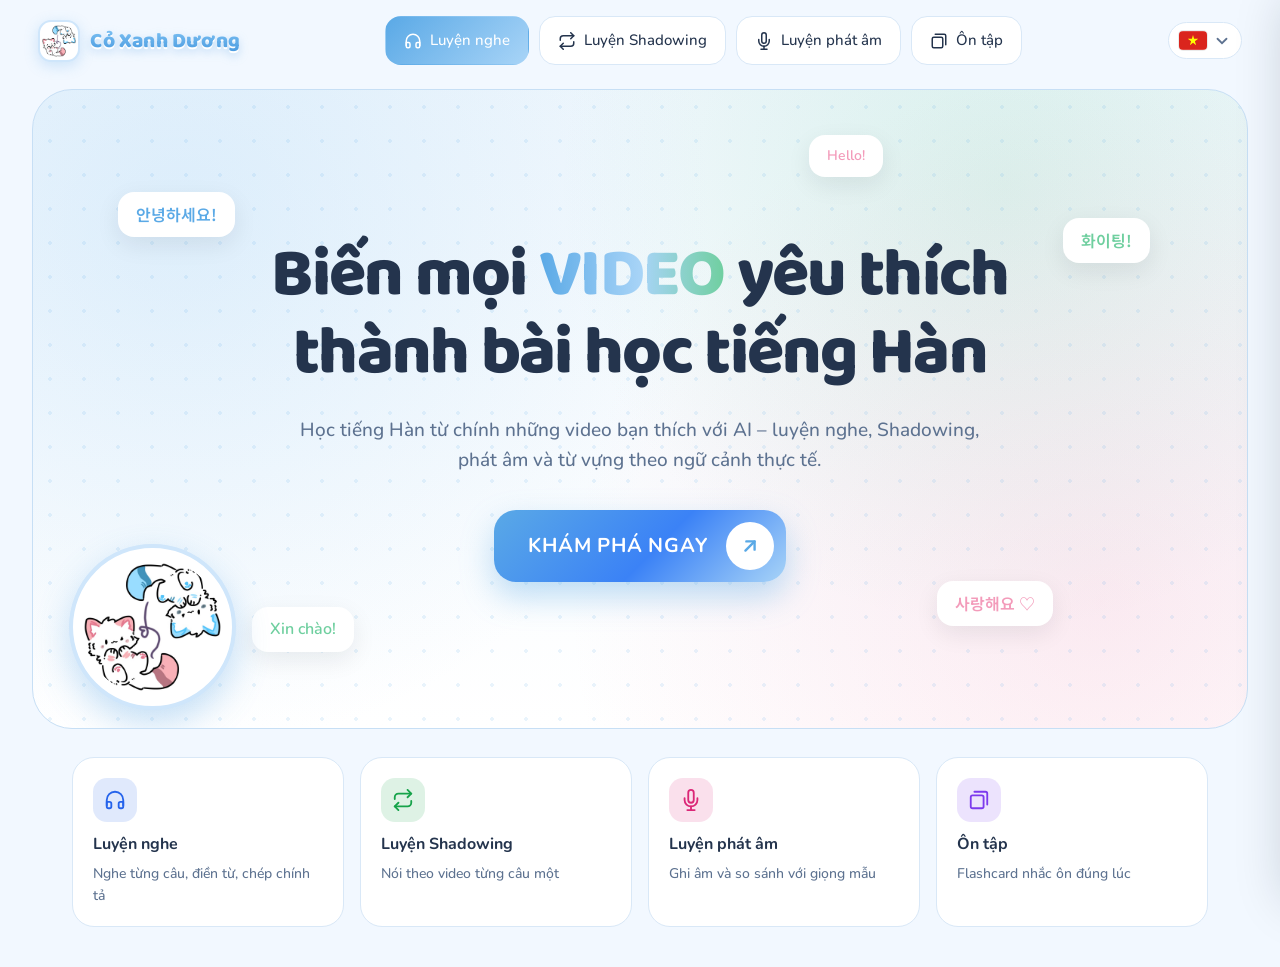
==== commit ff78fbf6: "Thiết kế lại giao diện Cỏ Xanh Dương: logo mới, chữ bong bóng, màu pastel xanh dương; thanh sheet gọ" ====
--- a/coxanhduonghoctienghan.html
+++ b/coxanhduonghoctienghan.html
@@ -4,30 +4,33 @@
 <meta charset="UTF-8">
 <meta name="viewport" content="width=device-width, initial-scale=1, viewport-fit=cover">
 <meta name="referrer" content="strict-origin-when-cross-origin">
-<title>coxanhduonghoctienghan</title>
+<title>Cỏ Xanh Dương – Học tiếng Hàn</title>
 <meta name="description" content="Học tiếng Hàn qua video YouTube, Facebook, TikTok: shadowing, từ vựng, ngữ pháp, flashcard, luyện nghe.">
 <link rel="preconnect" href="https://fonts.googleapis.com">
 <link rel="preconnect" href="https://fonts.gstatic.com" crossorigin>
-<link href="https://fonts.googleapis.com/css2?family=Be+Vietnam+Pro:wght@400;500;600;700&family=Noto+Sans+KR:wght@400;500;700&display=swap" rel="stylesheet">
+<link href="https://fonts.googleapis.com/css2?family=Baloo+2:wght@600;700;800&family=Nunito:wght@500;600;700;800&family=Noto+Sans+KR:wght@400;500;700&display=swap" rel="stylesheet">
 <style>
 :root{
-  --bg:#f4f6fb; --surface:#ffffff; --surface-2:#f1f4fa; --surface-3:#e8edf6;
-  --border:#e1e6ef; --text:#142033; --muted:#5b687d; --faint:#8a96a8;
-  --primary:#2563eb; --primary-strong:#1d4ed8; --primary-soft:#e7eefe; --on-primary:#fff;
-  --success:#15803d; --success-soft:#e5f6eb; --warn:#b45309; --warn-soft:#fff3dc;
-  --danger:#c62828; --danger-soft:#fdeaea;
+  --bg:#f2f8ff; --surface:#ffffff; --surface-2:#eef6fe; --surface-3:#dfeefb;
+  --border:#d9e8f7; --text:#24344d; --muted:#5d7290; --faint:#8ea3bd;
+  --primary:#4a9be0; --primary-strong:#3485cc; --primary-soft:#e0effd; --on-primary:#fff;
+  --success:#2f9a68; --success-soft:#dcf5e8; --warn:#b7791f; --warn-soft:#fff3cf;
+  --danger:#d0546f; --danger-soft:#fde4ea;
+  --p-blue:#cfe6fb; --p-pink:#fde0ea; --p-mint:#d5f3e4; --p-lemon:#fff1bf; --p-lav:#e6ddfb; --p-peach:#ffe2cd;
   --c-n:#2563eb; --c-v:#15803d; --c-a:#c2410c; --c-adv:#7c3aed; --c-p:#64748b; --c-x:#be185d; --c-u:#c62828;
-  --shadow:0 1px 2px rgba(16,24,40,.05),0 6px 20px rgba(16,24,40,.06);
-  --radius:14px; --radius-sm:10px;
-  --font:"Be Vietnam Pro",system-ui,-apple-system,"Segoe UI",Roboto,Arial,sans-serif;
+  --shadow:0 2px 4px rgba(74,155,224,.06),0 10px 26px rgba(74,155,224,.10);
+  --radius:20px; --radius-sm:12px;
+  --font:"Nunito",system-ui,-apple-system,"Segoe UI",Roboto,Arial,sans-serif;
+  --font-round:"Baloo 2","Nunito",system-ui,sans-serif;
   --font-ko:"Noto Sans KR","Apple SD Gothic Neo","Malgun Gothic",system-ui,sans-serif;
   color-scheme:light;
 }
 @media (prefers-color-scheme: dark){
   :root:not([data-theme="light"]){
-    --bg:#0e141f; --surface:#161e2c; --surface-2:#1c2637; --surface-3:#243046;
-    --border:#2a3549; --text:#e7ecf4; --muted:#a0adc1; --faint:#77849a;
-    --primary:#6b9bff; --primary-strong:#8db1ff; --primary-soft:#1d2b4a; --on-primary:#0b1220;
+    --bg:#101a2a; --surface:#17243a; --surface-2:#1c2c46; --surface-3:#243756;
+    --border:#2a3d5c; --text:#e6f0fb; --muted:#a3b7d1; --faint:#7890ae;
+    --primary:#8cc4f2; --primary-strong:#b0d8f8; --primary-soft:#1f3557; --on-primary:#0e1c30;
+    --p-blue:#1f3557; --p-pink:#3d2335; --p-mint:#1c3a30; --p-lemon:#3a3420; --p-lav:#2d2850; --p-peach:#3d2c22;
     --success:#4ade80; --success-soft:#14301f; --warn:#fbbf24; --warn-soft:#3a2c10;
     --danger:#f87171; --danger-soft:#3a1717;
     --c-n:#7aa7ff; --c-v:#4ade80; --c-a:#fb923c; --c-adv:#c4a1ff; --c-p:#94a3b8; --c-x:#f472b6; --c-u:#f87171;
@@ -36,9 +39,10 @@
   }
 }
 :root[data-theme="dark"]{
-  --bg:#0e141f; --surface:#161e2c; --surface-2:#1c2637; --surface-3:#243046;
-  --border:#2a3549; --text:#e7ecf4; --muted:#a0adc1; --faint:#77849a;
-  --primary:#6b9bff; --primary-strong:#8db1ff; --primary-soft:#1d2b4a; --on-primary:#0b1220;
+  --bg:#101a2a; --surface:#17243a; --surface-2:#1c2c46; --surface-3:#243756;
+  --border:#2a3d5c; --text:#e6f0fb; --muted:#a3b7d1; --faint:#7890ae;
+  --primary:#8cc4f2; --primary-strong:#b0d8f8; --primary-soft:#1f3557; --on-primary:#0e1c30;
+  --p-blue:#1f3557; --p-pink:#3d2335; --p-mint:#1c3a30; --p-lemon:#3a3420; --p-lav:#2d2850; --p-peach:#3d2c22;
   --success:#4ade80; --success-soft:#14301f; --warn:#fbbf24; --warn-soft:#3a2c10;
   --danger:#f87171; --danger-soft:#3a1717;
   --c-n:#7aa7ff; --c-v:#4ade80; --c-a:#fb923c; --c-adv:#c4a1ff; --c-p:#94a3b8; --c-x:#f472b6; --c-u:#f87171;
@@ -306,7 +310,7 @@
 body.is-landing main{max-width:none;padding:0}
 .flag{display:inline-block;width:28px;height:19px;border-radius:4px;overflow:hidden;box-shadow:0 0 0 1px rgba(0,0,0,.08);flex:none;line-height:0}
 .flag svg{width:100%;height:100%;display:block}
-.land{--lb:#2563eb;--lb2:#60a5fa;--lg:#22c55e;--lp:#ec4899;min-height:100vh;background:var(--bg);padding:0 0 40px}
+.land{--lb:#5aa9e6;--lb2:#a8d4f7;--lg:#6fcf9f;--lp:#f39bba;min-height:100vh;background:var(--bg);padding:0 0 40px}
 .land-head{display:flex;align-items:center;gap:18px;padding:16px clamp(16px,3vw,40px);max-width:1400px;margin:0 auto}
 .land-brand{display:flex;align-items:center;gap:10px;cursor:pointer;flex:none}
 .land-brand .logo{width:42px;height:42px;font-size:22px;border-radius:13px;background:linear-gradient(135deg,var(--lb),var(--lb2));box-shadow:0 6px 16px color-mix(in srgb,var(--lb) 35%,transparent);color:#fff}
@@ -373,7 +377,7 @@
 
 
 /* ===== Khung ứng dụng: thanh bên + thanh trên ===== */
-:root{--sbw:280px;--lb:#2563eb;--lb2:#60a5fa;--lg:#22c55e;--lp:#ec4899}
+:root{--sbw:280px;--lb:#5aa9e6;--lb2:#a8d4f7;--lg:#6fcf9f;--lp:#f39bba}
 body.sb-collapsed{--sbw:84px}
 body.is-landing .sidebar,body.is-landing .appbar,body.is-landing .drawer-bg{display:none}
 body.is-landing .shell-main{margin-left:0}
@@ -753,6 +757,87 @@
   .rate-row .btn small{display:none}
   .shadow-actions .btn span.lbl{display:none}
 }
+
+/* ===== Giao diện "Cỏ Xanh Dương" — pastel xanh dương ===== */
+body{background:radial-gradient(1200px 600px at 100% -10%,color-mix(in srgb,var(--p-pink) 55%,transparent),transparent 60%),radial-gradient(900px 500px at -10% 110%,color-mix(in srgb,var(--p-mint) 50%,transparent),transparent 60%),var(--bg);background-attachment:fixed;font-weight:500}
+h1,h2,h3,.page-head h1,.sec-title,.modal-head h2,.lesson-head h1{font-family:var(--font-round);font-weight:700;letter-spacing:0}
+.page-head h1{font-size:30px;line-height:1.2}
+.brand-logo{display:block;width:100%;height:100%;object-fit:contain;background:#fff;border-radius:inherit}
+.sb-brand .logo,.land-brand .logo{background:#fff!important;padding:2px;overflow:hidden;box-shadow:0 4px 14px rgba(90,169,230,.25)!important;border:2px solid var(--p-blue)}
+.sb-brand .logo{width:48px;height:48px;border-radius:16px}
+.bubble-name{font-family:var(--font-round);font-weight:800;font-size:21px;line-height:1.05;letter-spacing:.2px;background:linear-gradient(180deg,#7cc0f2 0%,#4a9be0 100%);-webkit-background-clip:text;background-clip:text;color:transparent;filter:drop-shadow(0 2px 0 #fff) drop-shadow(0 3px 5px rgba(74,155,224,.28));white-space:nowrap}
+.bubble-name small{display:block;font-family:var(--font);font-weight:700;font-size:11px;letter-spacing:.3px;-webkit-text-fill-color:var(--faint);filter:none;margin-top:1px}
+:root[data-theme="dark"] .bubble-name{filter:drop-shadow(0 2px 6px rgba(0,0,0,.35))}
+.sidebar{background:color-mix(in srgb,var(--surface) 92%,transparent);backdrop-filter:blur(10px);border-right:1px solid var(--border)}
+.sb-streak{background:linear-gradient(135deg,var(--p-blue),var(--p-lav))!important;border:0!important}
+.sb-item{border-radius:16px;font-weight:600}
+.sb-item:hover{background:var(--surface-2)}
+.sb-item.active{background:var(--p-blue);color:var(--primary-strong)}
+.sb-item.active::before{display:none}
+.sb-badge{background:#f39bba}
+.appbar{background:color-mix(in srgb,var(--bg) 80%,transparent)}
+.gsearch{border-radius:999px!important;border:2px solid var(--border)!important;background:var(--surface)!important}
+.add-video{border-radius:999px!important;background:linear-gradient(135deg,#7cc0f2,#4a9be0)!important;box-shadow:0 6px 16px rgba(74,155,224,.3)!important;font-family:var(--font-round);font-weight:700!important;font-size:15.5px!important}
+.appbar .icon-btn,.appbar .lang-btn{border-radius:999px!important;border:2px solid var(--border)!important}
+.mascot-btn{border-radius:50%!important;overflow:hidden;background:#fff!important;border:2px solid var(--p-blue)!important;padding:2px!important}
+.mascot-btn img{width:100%;height:100%;object-fit:contain;border-radius:50%}
+.card{border:1.5px solid var(--border);border-radius:var(--radius)}
+.btn{border-radius:999px;font-weight:700}
+.btn.sm{border-radius:999px}
+.btn.primary{background:linear-gradient(135deg,#6db6ef,#4a9be0);border-color:transparent;box-shadow:0 4px 12px rgba(74,155,224,.28)}
+.btn.primary:hover{background:linear-gradient(135deg,#5aa9e6,#3485cc)}
+.btn.soft{background:var(--p-blue);color:var(--primary-strong)}
+.seg{border-radius:999px;background:var(--surface-2)}
+.seg button{border-radius:999px;font-weight:700}
+.seg button.active{color:var(--primary-strong)}
+.badge{font-weight:700}
+.badge.blue{background:var(--p-blue);color:var(--primary-strong)}
+.badge.green{background:var(--p-mint);color:var(--success)}
+.input,.select{border-radius:14px}
+.tabs button{border-radius:999px;font-weight:700}
+.tabs button.active{background:var(--p-blue);color:var(--primary-strong)}
+.mode-bar button,.mbtn{border-radius:999px!important}
+.toast{border-radius:999px;font-weight:700}
+.toast.ok{background:#3f9c75}
+.vcard{border-radius:24px!important;border:1.5px solid var(--border)!important;box-shadow:var(--shadow)!important;overflow:hidden;transition:transform .15s,box-shadow .15s}
+.vcard:hover{transform:translateY(-3px);box-shadow:0 14px 30px rgba(74,155,224,.18)!important}
+.vcard h3{font-family:var(--font-round);font-weight:700;font-size:17px;line-height:1.3}
+.vcard .cat-badge{background:var(--tbg)!important;color:var(--tfg)!important;border:0!important;font-weight:700}
+.vthumb-ph{background:var(--tbg)!important;color:var(--tfg)!important}
+.progress{background:var(--surface-3);border-radius:999px}
+.progress span{background:linear-gradient(90deg,#8ccbf5,#4a9be0);border-radius:999px}
+/* Thanh đồng bộ sheet gọn gàng */
+.home-head{display:flex;align-items:center;justify-content:space-between;gap:12px;flex-wrap:wrap;margin:4px 0 16px}
+.home-head h1{margin:0}
+.home-head p{margin:2px 0 0;color:var(--muted);font-weight:600}
+.sync-pill{display:inline-flex;align-items:center;gap:10px;padding:6px 6px 6px 8px;border-radius:999px;background:var(--surface);border:2px solid var(--p-blue);box-shadow:var(--shadow);max-width:100%}
+.sync-pill .sp-ic{width:34px;height:34px;border-radius:50%;display:grid;place-items:center;background:var(--p-mint);color:var(--success);flex:none}
+.sync-pill.err{border-color:var(--p-pink)} .sync-pill.err .sp-ic{background:var(--p-pink);color:var(--danger)}
+.sync-pill .sp-txt{display:flex;flex-direction:column;line-height:1.2;min-width:0}
+.sync-pill .sp-txt b{font-size:14px;white-space:nowrap;overflow:hidden;text-overflow:ellipsis}
+.sync-pill .sp-txt small{font-size:12px;color:var(--muted);font-weight:600;white-space:nowrap;overflow:hidden;text-overflow:ellipsis}
+.sp-btn{width:36px;height:36px;border-radius:50%;border:0;display:grid;place-items:center;background:var(--p-blue);color:var(--primary-strong);cursor:pointer;flex:none;text-decoration:none}
+.sp-btn:hover{background:var(--primary);color:#fff}
+.sp-btn.spin svg{animation:spin 1s linear infinite}
+@keyframes spin{to{transform:rotate(360deg)}}
+.sync-err{margin:-6px 0 14px;font-size:13.5px}
+/* Chủ đề lấy từ sheet */
+.cat-chips{gap:8px;margin-top:4px}
+.cat-chip{--tbg:var(--p-blue);--tfg:var(--primary-strong);background:var(--tbg)!important;color:var(--tfg)!important;border:2px solid transparent!important;font-weight:700!important;padding:8px 16px!important}
+.cat-chip:hover{border-color:var(--tfg)!important}
+.cat-chip.active{background:var(--tfg)!important;color:#fff!important;box-shadow:0 6px 14px color-mix(in srgb,var(--tfg) 30%,transparent)}
+.cat-chip em{background:rgba(255,255,255,.65);color:var(--tfg);border-radius:999px;padding:0 7px;opacity:1!important;font-weight:800}
+.cat-chip.active em{background:rgba(255,255,255,.25);color:#fff}
+.sub-line{background:#3d5a80!important}
+.sub-line.alt{background:#55739a!important}
+@media (max-width:720px){.page-head h1{font-size:25px}.home-head{align-items:stretch}.sync-pill{width:100%}.sync-pill .sp-txt{flex:1}}
+.sb-name.bubble-name{font-size:19px;overflow:visible;text-overflow:clip;white-space:normal}
+:root[data-theme="dark"] .cat-chip,:root[data-theme="dark"] .vcard .cat-badge,:root[data-theme="dark"] .vthumb-ph{color:color-mix(in srgb,var(--tfg) 35%,#fff)!important}
+@media (prefers-color-scheme: dark){:root:not([data-theme="light"]) .cat-chip,:root:not([data-theme="light"]) .vcard .cat-badge,:root:not([data-theme="light"]) .vthumb-ph{color:color-mix(in srgb,var(--tfg) 35%,#fff)!important}}
+.cat-chip.active{color:#fff!important}
+.land-logo-bubble{position:absolute;left:3%;bottom:18px;z-index:1;animation:floaty 6s ease-in-out infinite;width:clamp(110px,13vw,170px);height:clamp(110px,13vw,170px);border-radius:50%;background:#fff;padding:10px;box-shadow:0 14px 34px rgba(74,155,224,.3);border:4px solid var(--p-blue)}
+@media (max-width:640px){.land-logo-bubble{width:96px;height:96px;bottom:10px}}
+.land-logo-bubble img{width:100%;height:100%;object-fit:contain;border-radius:50%}
 </style>
 </head>
 <body>
@@ -2149,6 +2234,10 @@
 </script>
 <script>
 "use strict";
+const LOGO_SRC = "[data-uri]";
+const LOGO_IMG = `<img class="brand-logo" src="${LOGO_SRC}" alt="Cỏ Xanh Dương">`;
+{ const fav = document.createElement("link"); fav.rel = "icon"; fav.href = LOGO_SRC; document.head.appendChild(fav); const ap = document.createElement("link"); ap.rel = "apple-touch-icon"; ap.href = LOGO_SRC; document.head.appendChild(ap); }
+
 /* =========================================================
    ỨNG DỤNG
    ========================================================= */
@@ -2466,7 +2555,7 @@
   const item = ([v, i], sub) => `<button class="sb-item ${sub ? "sub" : ""} ${av === v ? "active" : ""}" data-nav="${v}" title="${esc(t("nav_" + v))}">${ic(i)}<span>${esc(t("nav_" + v))}</span>${v === "cards" && due ? `<em class="sb-badge">${due}</em>` : ""}</button>`;
   $("#sidebar").innerHTML = `
     <div class="sb-top">
-      <div class="sb-brand" data-go="welcome" title="${esc(t("nav_welcome"))}"><span class="logo">한</span><span class="sb-name">coxanh<b>hoctienghan</b></span></div>
+      <div class="sb-brand" data-go="welcome" title="${esc(t("nav_welcome"))}"><span class="logo">${LOGO_IMG}</span><span class="sb-name bubble-name">Cỏ Xanh Dương<small>học tiếng Hàn</small></span></div>
       <button class="sb-collapse" data-act="sb-collapse" title="Thu gọn / mở rộng">${ic(DB.settings.sbCollapsed ? "right" : "left")}</button>
     </div>
     <div class="sb-streak" data-nav="progress" title="${esc(t("nav_progress"))}">
@@ -2483,7 +2572,7 @@
     <button class="icon-btn fire-btn ${st ? "hot" : ""}" data-nav="progress" title="${esc(t("streak"))}: ${st}">${ic("flame")}<b>${st}</b></button>
     ${langButton()}
     <button class="icon-btn" id="themeBtn" data-act="theme-toggle" title="Sáng / tối"></button>
-    <button class="mascot-btn" data-nav="settings" title="${esc(t("nav_settings"))}">${MASCOT}</button>`;
+    <button class="mascot-btn" data-nav="settings" title="${esc(t("nav_settings"))}">${LOGO_IMG}</button>`;
   $("#bottomnav").innerHTML = NAV_MAIN.concat([NAV_SUB[0]]).map(([v, i]) => `<button data-nav="${v}" class="${av === v ? "active" : ""}">${ic(i)}<span>${esc(t("nav_" + v + "_s") === "nav_" + v + "_s" ? t("nav_" + v) : t("nav_" + v + "_s"))}</span></button>`).join("");
   document.body.classList.toggle("sb-collapsed", !!DB.settings.sbCollapsed);
   applyTheme();
@@ -2508,8 +2597,8 @@
 function lessonCard(l) {
   const n = l.sentences.length, d = l.sentences.filter(s => s.done).length;
   const pct = n ? Math.round(d / n * 100) : 0;
-  const [, cname, cic, ccol] = catOf(l);
-  return `<div class="vcard" style="--c:${ccol}">
+  const [, cname, cic] = catOf(l), [tbg, tfg] = topicColor(topicOf(l));
+  return `<div class="vcard" style="--c:${tfg};--tbg:${tbg};--tfg:${tfg}">
     <div class="vthumb" data-go="lesson/${l.id}/script">
       ${l.thumb ? `<img src="${esc(l.thumb)}" alt="" loading="lazy" onerror="this.remove()">` : `<div class="vthumb-ph">${ic(cic)}</div>`}
       <span class="vplay">${ic("play")}</span>
@@ -2518,7 +2607,7 @@
     </div>
     <div class="vbody">
       <div class="row" style="gap:6px;flex-wrap:nowrap;justify-content:space-between">
-        <span class="cat-badge">${ic(cic)} ${esc(l.topic || cname)}</span>${l.level ? `<span class="badge green lvl">${esc(l.level)}</span>` : ""}<span class="grow"></span>
+        <span class="cat-badge">${esc(topicOf(l))}</span>${l.level ? `<span class="badge green lvl">${esc(l.level)}</span>` : ""}<span class="grow"></span>
         <button class="btn ghost sm" data-act="del-lesson" data-id="${l.id}" title="Xoá bài học">${ic("trash")}</button>
       </div>
       <h3 data-go="lesson/${l.id}/script">${l.stt != null ? `<span class="faint">Bài ${l.stt} · </span>` : ""}${esc(l.title)}</h3>
@@ -2528,16 +2617,26 @@
     </div>
   </div>`;
 }
+/* Chủ đề = cột "Chủ đề" trong Google Sheet (bài cũ dùng chủ đề đã chọn khi tạo) */
+const topicOf = l => String(l.topic || catOf(l)[1] || "Khác").trim();
+const PASTELS = [["var(--p-blue)", "#3277b5"], ["var(--p-pink)", "#b8466f"], ["var(--p-mint)", "#2b8a5d"], ["var(--p-lav)", "#6a4fb5"], ["var(--p-peach)", "#b0602a"], ["var(--p-lemon)", "#93700f"]];
+function topicList() {
+  const m = new Map();
+  [...DB.lessons].sort((a, b) => (a.stt ?? 1e9) - (b.stt ?? 1e9)).forEach(l => { const t = topicOf(l); m.set(t, (m.get(t) || 0) + 1); });
+  return [...m.entries()];
+}
+function topicColor(t) { const i = topicList().findIndex(([x]) => x === t); return PASTELS[(i < 0 ? 0 : i) % PASTELS.length]; }
 function catChips(active, act) {
-  const counts = {}; DB.lessons.forEach(l => { const c = l.cat || "other"; counts[c] = (counts[c] || 0) + 1; });
+  const list = topicList();
   return `<div class="cat-chips">
-    <button class="cat-chip all ${active === "all" ? "active" : ""}" data-act="${act}" data-c="all">${ic("grid")} Toàn bộ</button>
-    ${CATS.map(([k, n, i, c]) => `<button class="cat-chip ${active === k ? "active" : ""}" style="--c:${c}" data-act="${act}" data-c="${k}">${ic(i)} ${esc(n)}${counts[k] ? ` <em>${counts[k]}</em>` : ""}</button>`).join("")}
+    <button class="cat-chip all ${active === "all" ? "active" : ""}" style="--tbg:var(--surface-3);--tfg:#3d5a80" data-act="${act}" data-c="all">${ic("grid")} Tất cả <em>${DB.lessons.length}</em></button>
+    ${list.map(([t, n], i) => { const [bg, fg] = PASTELS[i % PASTELS.length]; return `<button class="cat-chip ${active === t ? "active" : ""}" style="--tbg:${bg};--tfg:${fg}" data-act="${act}" data-c="${esc(t)}">${esc(t)} <em>${n}</em></button>`; }).join("")}
   </div>`;
 }
 function filterLessons(cat, kind, q) {
   q = (q || "").toLowerCase();
-  return DB.lessons.filter(l => (cat === "all" || (l.cat || "other") === cat) && (kind === "all" || (kind === "shorts" ? isShort(l) : !isShort(l)))
+  if (cat !== "all" && !topicList().some(([t]) => t === cat)) cat = "all";
+  return DB.lessons.filter(l => (cat === "all" || topicOf(l) === cat) && (kind === "all" || (kind === "shorts" ? isShort(l) : !isShort(l)))
     && (!q || l.title.toLowerCase().includes(q) || l.sentences.some(s => s.ko.includes(q) || (s.vi || "").toLowerCase().includes(q))))
     .sort((a, b) => (a.stt != null && b.stt != null ? a.stt - b.stt : a.stt != null ? -1 : b.stt != null ? 1 : (b.opened || b.created) - (a.opened || a.created)));
 }
@@ -2551,10 +2650,10 @@
   const subMode = DB.settings.subMode || (DB.settings.aiKey ? "ai" : "manual");
   const list = filterLessons(cur.homeCat, cur.homeKind, "");
   $("#view-home").innerHTML = `
-  <div class="page-head"><h1>Bài học của tôi</h1></div>
-  ${sheetHero()}
+  <div class="home-head"><div><h1>Bài học của tôi</h1><p>Chọn một bài để học và shadowing nhé ✿</p></div>${sheetBoxHTML()}</div>
+  ${sheetErrHTML()}
   ${catChips(cur.homeCat, "home-cat")}
-  <div class="row between" style="margin:22px 0 14px"><h2 class="sec-title">Video của tôi <span class="faint">(${list.length})</span></h2>${kindSeg(cur.homeKind, "home-kind")}</div>
+  <div class="row between" style="margin:22px 0 14px"><h2 class="sec-title">Danh sách bài học <span class="faint">(${list.length})</span></h2>${kindSeg(cur.homeKind, "home-kind")}</div>
   ${list.length ? `<div class="vgrid">${list.map(lessonCard).join("")}</div>` : `<div class="card empty"><div class="big">🎬</div>${DB.lessons.length ? "Chưa có video nào trong mục này." : "Chưa có bài học nào. Dán link Google Sheet ở trên để tải bài nhé!"}</div>`}`;
   const u = $("#fUrl"); let tmr;
   if (!u) return;
@@ -4083,16 +4182,6 @@
         </div>
         <div class="field"><label class="lbl" for="newPer">Số thẻ mới mỗi ngày</label><select class="select input" id="newPer">${[5, 10, 20, 30, 50, 100].map(n => `<option ${n === st.newPerDay ? "selected" : ""}>${n}</option>`).join("")}</select></div>
         <div class="field"><label class="lbl" for="goalIn">Mục tiêu điểm mỗi ngày</label><select class="select input" id="goalIn">${[15, 30, 50, 80, 120].map(n => `<option ${n === st.goal ? "selected" : ""}>${n}</option>`).join("")}</select></div>
-      </div>
-      <div class="card card-pad">
-        <h3 style="margin-bottom:4px">Dữ liệu của bạn</h3>
-        <p class="hint" style="margin-top:0">Bài học, flashcard, tiến độ được lưu ngay trong trình duyệt này. Muốn chuyển sang máy khác (vd: máy tính → điện thoại), hãy tải file sao lưu rồi mở trên máy kia.</p>
-        <div class="row">
-          <button class="btn" data-act="export">${ic("download")} Tải file sao lưu</button>
-          <button class="btn" data-act="import">${ic("upload")} Mở file sao lưu</button>
-          <button class="btn danger" data-act="wipe">${ic("trash")} Xoá tất cả</button>
-        </div>
-        <p class="hint">Từ điển riêng của bạn: ${Object.keys(DB.userDict).length} từ · Từ điển có sẵn: ${DICT.size} từ · ${Object.keys(G).length} điểm ngữ pháp.</p>
       </div>
     </div>`;
   const vs = $("#voiceSel"); if (vs) vs.onchange = () => { st.voice = vs.value; save(); speak("안녕하세요"); };
@@ -4251,14 +4340,14 @@
   v.innerHTML = `
   <div class="land">
     <header class="land-head">
-      <div class="land-brand" data-go="welcome"><span class="logo">한</span><span class="land-brand-name">coxanh<b>hoctienghan</b></span></div>
+      <div class="land-brand" data-go="welcome"><span class="logo">${LOGO_IMG}</span><span class="land-brand-name bubble-name">Cỏ Xanh Dương</span></div>
       <nav class="land-nav">${LAND_FEATS.map(([k, i]) => `<button data-land="${k}">${ic(i)}<span>${t(k)}</span></button>`).join("")}</nav>
       <div class="land-right">${langButton()}</div>
     </header>
     <section class="land-hero">
       <div class="dots"></div>
       <span class="bubble b1 ko">안녕하세요!</span><span class="bubble b2">Xin chào!</span><span class="bubble b3 ko">화이팅!</span><span class="bubble b4 ko">사랑해요 ♡</span><span class="bubble b5">Hello!</span>
-      ${MASCOT}
+      <div class="land-logo-bubble">${LOGO_IMG}</div>
       <div class="land-copy">
         <h1>${t("h1").replace("{v}", `<span class="hl">${t("v")}</span>`)}</h1>
         <p>${esc(t("sub"))}</p>
@@ -5399,27 +5488,23 @@
 }
 function refreshSheetUI() {
   const b = $("#sheetBox"); if (b) b.outerHTML = sheetBoxHTML();
-  $$('[data-act="sheet-sync"]').forEach(x => { x.disabled = SHEET.busy; });
-}
+  const e = $("#sheetErr"); if (e) e.outerHTML = sheetErrHTML();
+}
+function sheetErrHTML() {
+  const err = SHEET.status.startsWith("err:") ? SHEET.status.slice(4) : "";
+  return `<div id="sheetErr">${err ? `<div class="note warn sync-err">${esc(err)}</div>` : ""}</div>`;
+}
+/* Thanh trạng thái sheet nhỏ gọn: tên sheet · số bài · giờ cập nhật · nút cập nhật · mở sheet */
 function sheetBoxHTML() {
-  const st = DB.settings, sy = DB.sheetSync;
-  const err = SHEET.status.startsWith("err:") ? SHEET.status.slice(4) : "";
-  return `<div id="sheetBox">
-    <div class="sheet-ok">${ic("check")} <div class="grow"><b>Google Sheet “Tổng hợp Video”</b><div class="small muted">${sy ? `${sy.n} bài · cập nhật lúc ${new Date(sy.at).toLocaleString("vi-VN", { hour: "2-digit", minute: "2-digit", day: "2-digit", month: "2-digit" })}` : "Chưa tải lần nào"} · <a href="${esc(st.sheetUrl)}" target="_blank" rel="noopener">Mở sheet</a></div></div></div>
-    <div class="row" style="margin-top:12px;gap:8px">
-      <button class="btn primary lg" data-act="sheet-sync" ${SHEET.busy ? "disabled" : ""}>${SHEET.busy ? `<span class="spinner"></span> Đang tải sheet…` : `${ic("repeat")} Cập nhật sheet`}</button>
-    </div>
-    ${err ? `<div class="note warn" style="margin-top:10px">${esc(err)}</div>` : `<p class="hint" style="margin:10px 0 0">Thêm hoặc sửa bài trong sheet xong, bấm <b>Cập nhật sheet</b>. Trang cũng tự cập nhật mỗi lần mở.</p>`}
+  const sy = DB.sheetSync, err = SHEET.status.startsWith("err:");
+  const when = sy ? new Date(sy.at).toLocaleString("vi-VN", { hour: "2-digit", minute: "2-digit", day: "2-digit", month: "2-digit" }) : "";
+  const sub = SHEET.busy ? "Đang tải bài từ sheet…" : err ? "Chưa tải được — bấm ↻ để thử lại" : sy ? `${sy.n} bài · cập nhật ${when}` : "Chưa tải lần nào";
+  return `<div class="sync-pill ${err ? "err" : ""}" id="sheetBox">
+    <span class="sp-ic">${ic(err ? "x" : "list")}</span>
+    <span class="sp-txt"><b>Google Sheet · Tổng hợp Video</b><small>${esc(sub)}</small></span>
+    <button class="sp-btn ${SHEET.busy ? "spin" : ""}" data-act="sheet-sync" title="Cập nhật sheet" ${SHEET.busy ? "disabled" : ""}>${ic("repeat")}</button>
+    <a class="sp-btn" href="${esc(DB.settings.sheetUrl)}" target="_blank" rel="noopener" title="Mở Google Sheet">${ic("ext")}</a>
   </div>`;
-}
-function sheetHero() {
-  return `<section class="add-hero">
-    <div class="add-main">
-      <h2>Bài học từ Google Sheet của bạn</h2>
-      <div class="add-box">${sheetBoxHTML()}</div>
-    </div>
-    <div class="add-art" aria-hidden="true"><div class="art-screen">${ic("list")}<span class="ko">안녕하세요!</span></div>${MASCOT}</div>
-  </section>`;
 }
 ACT["sheet-sync"] = () => syncSheet();
 
